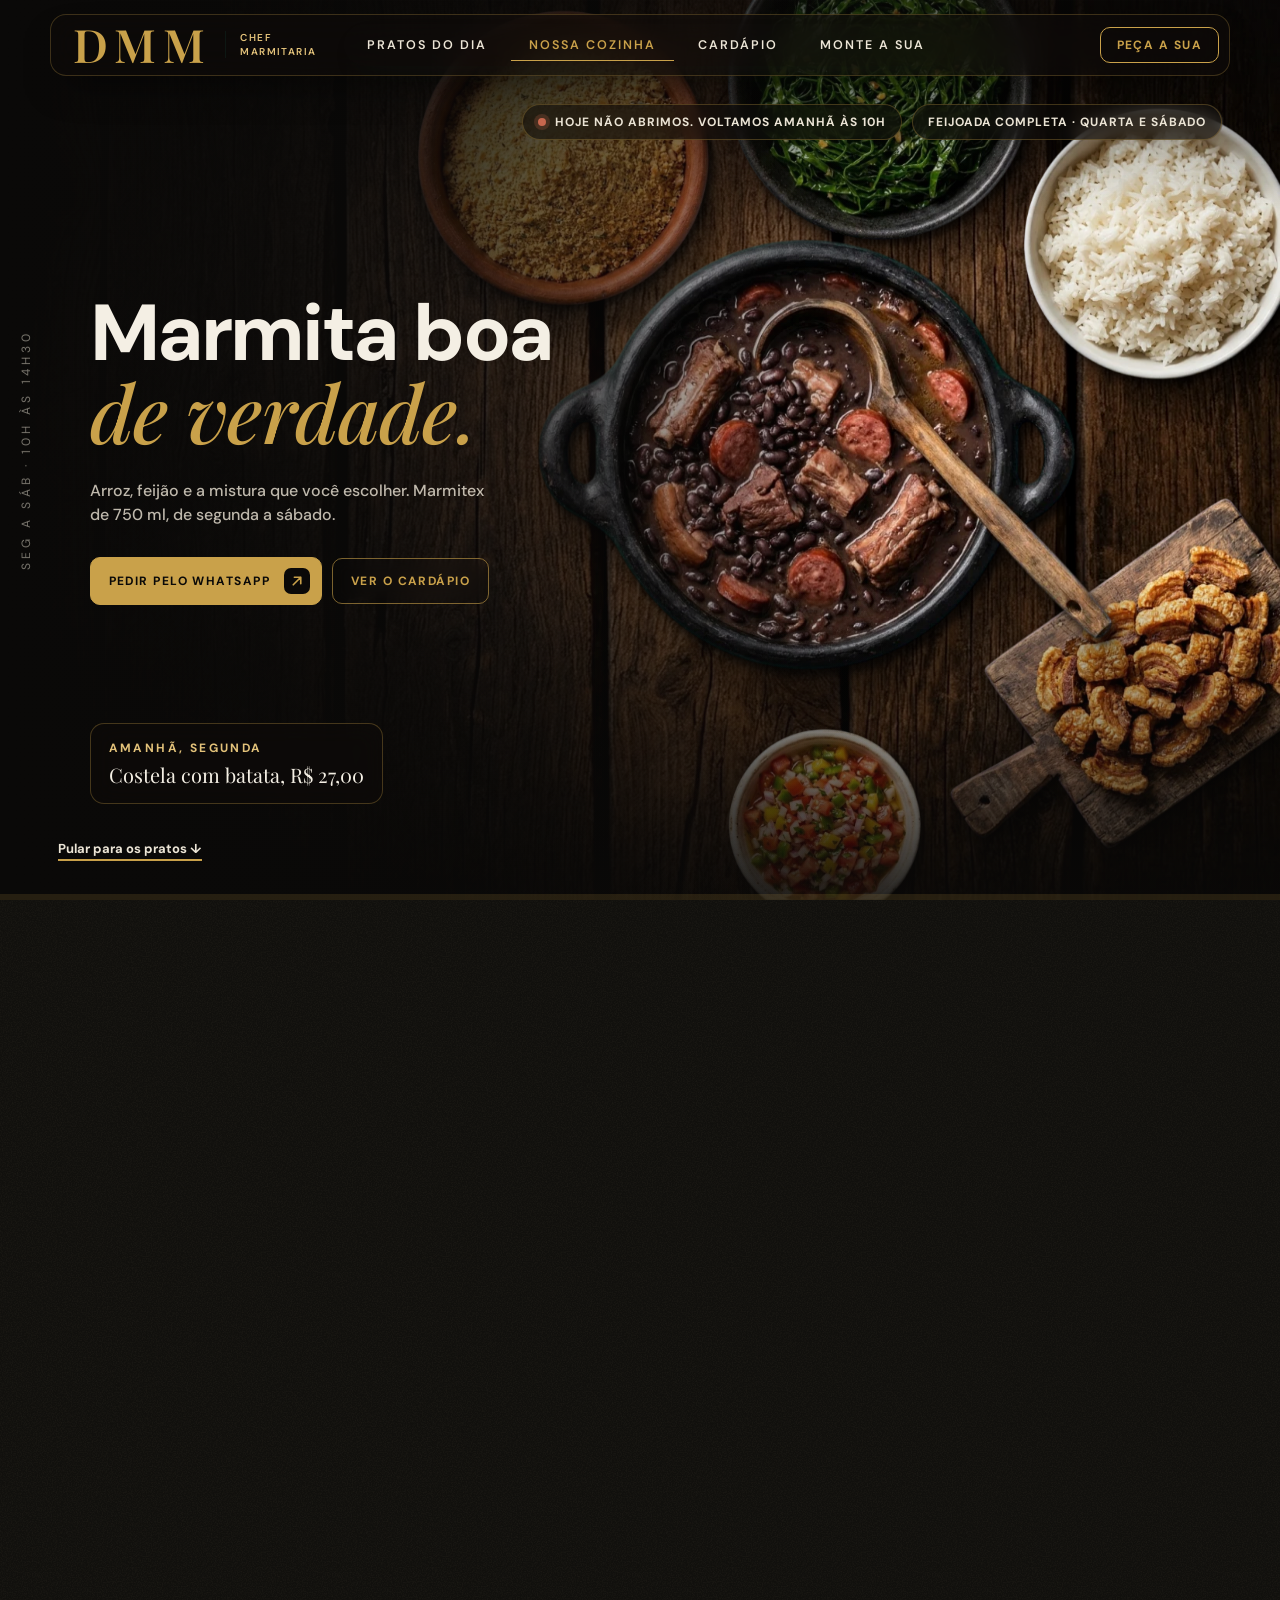
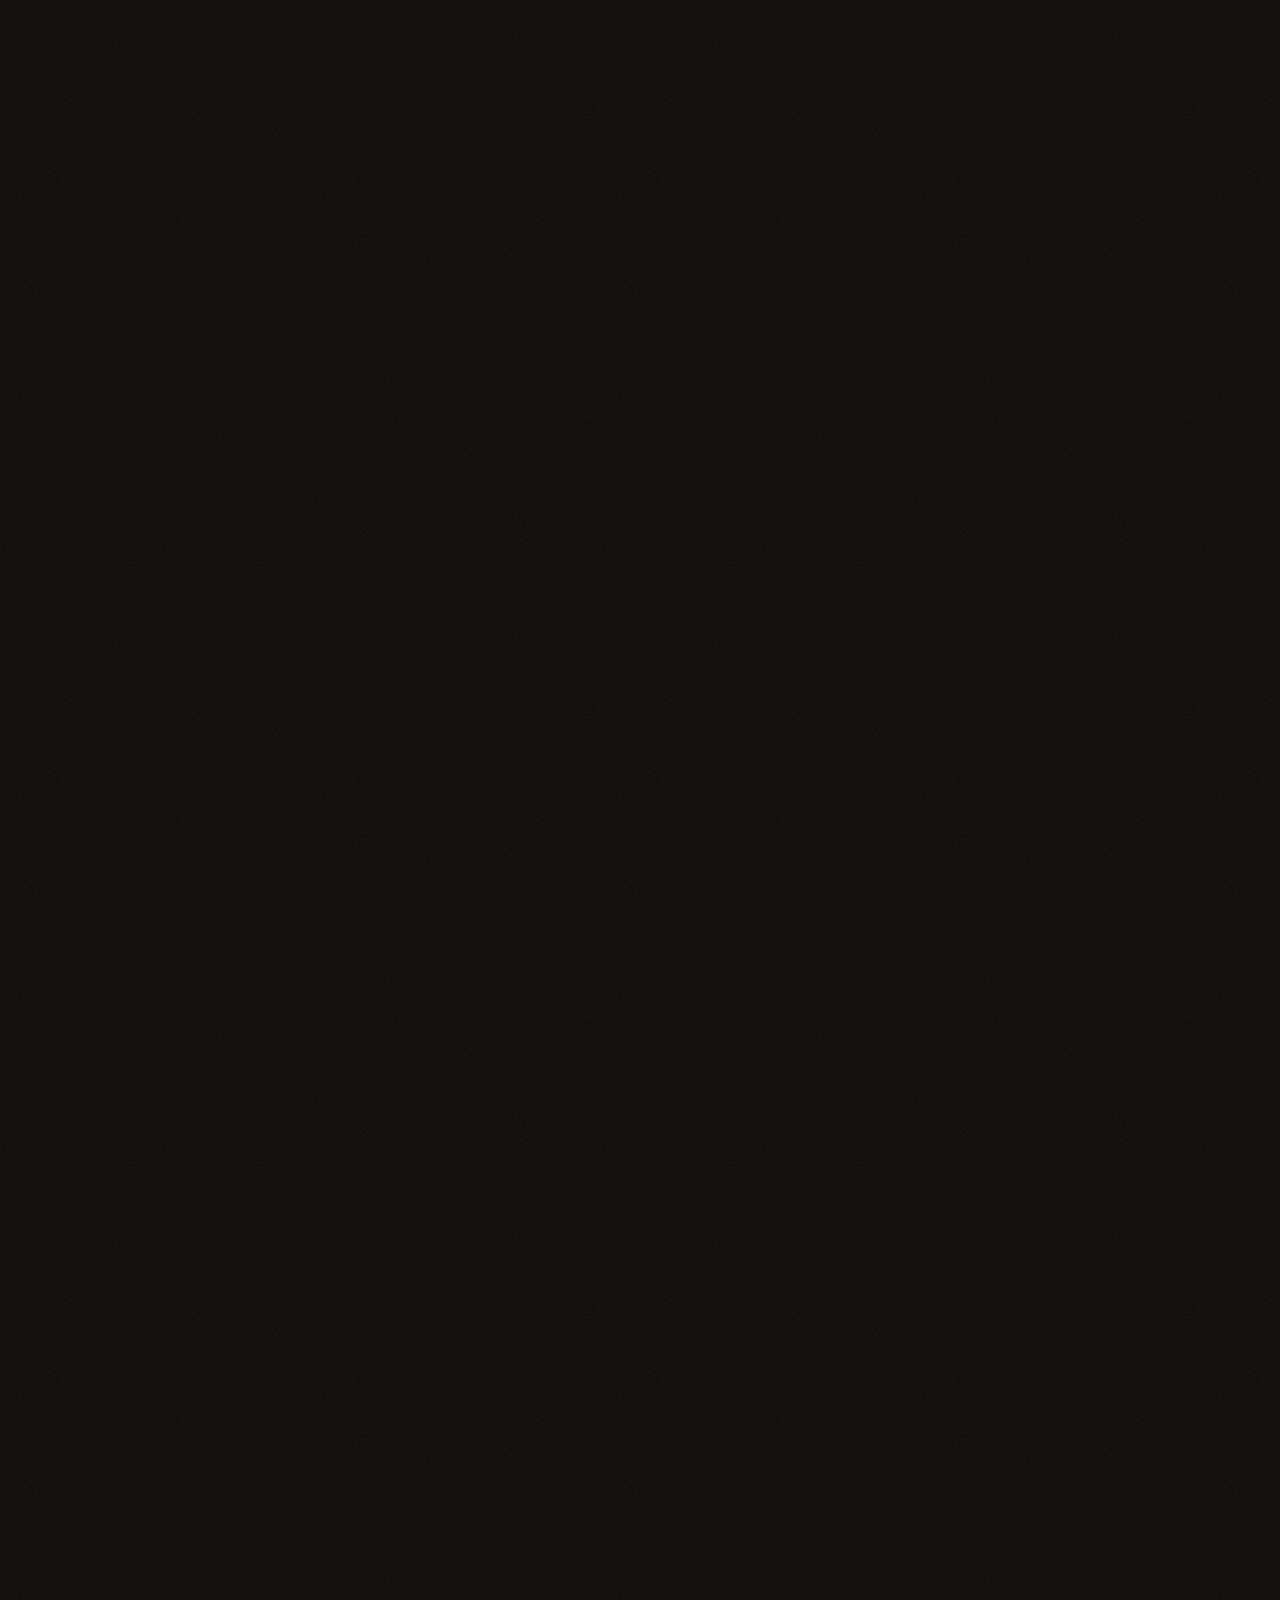
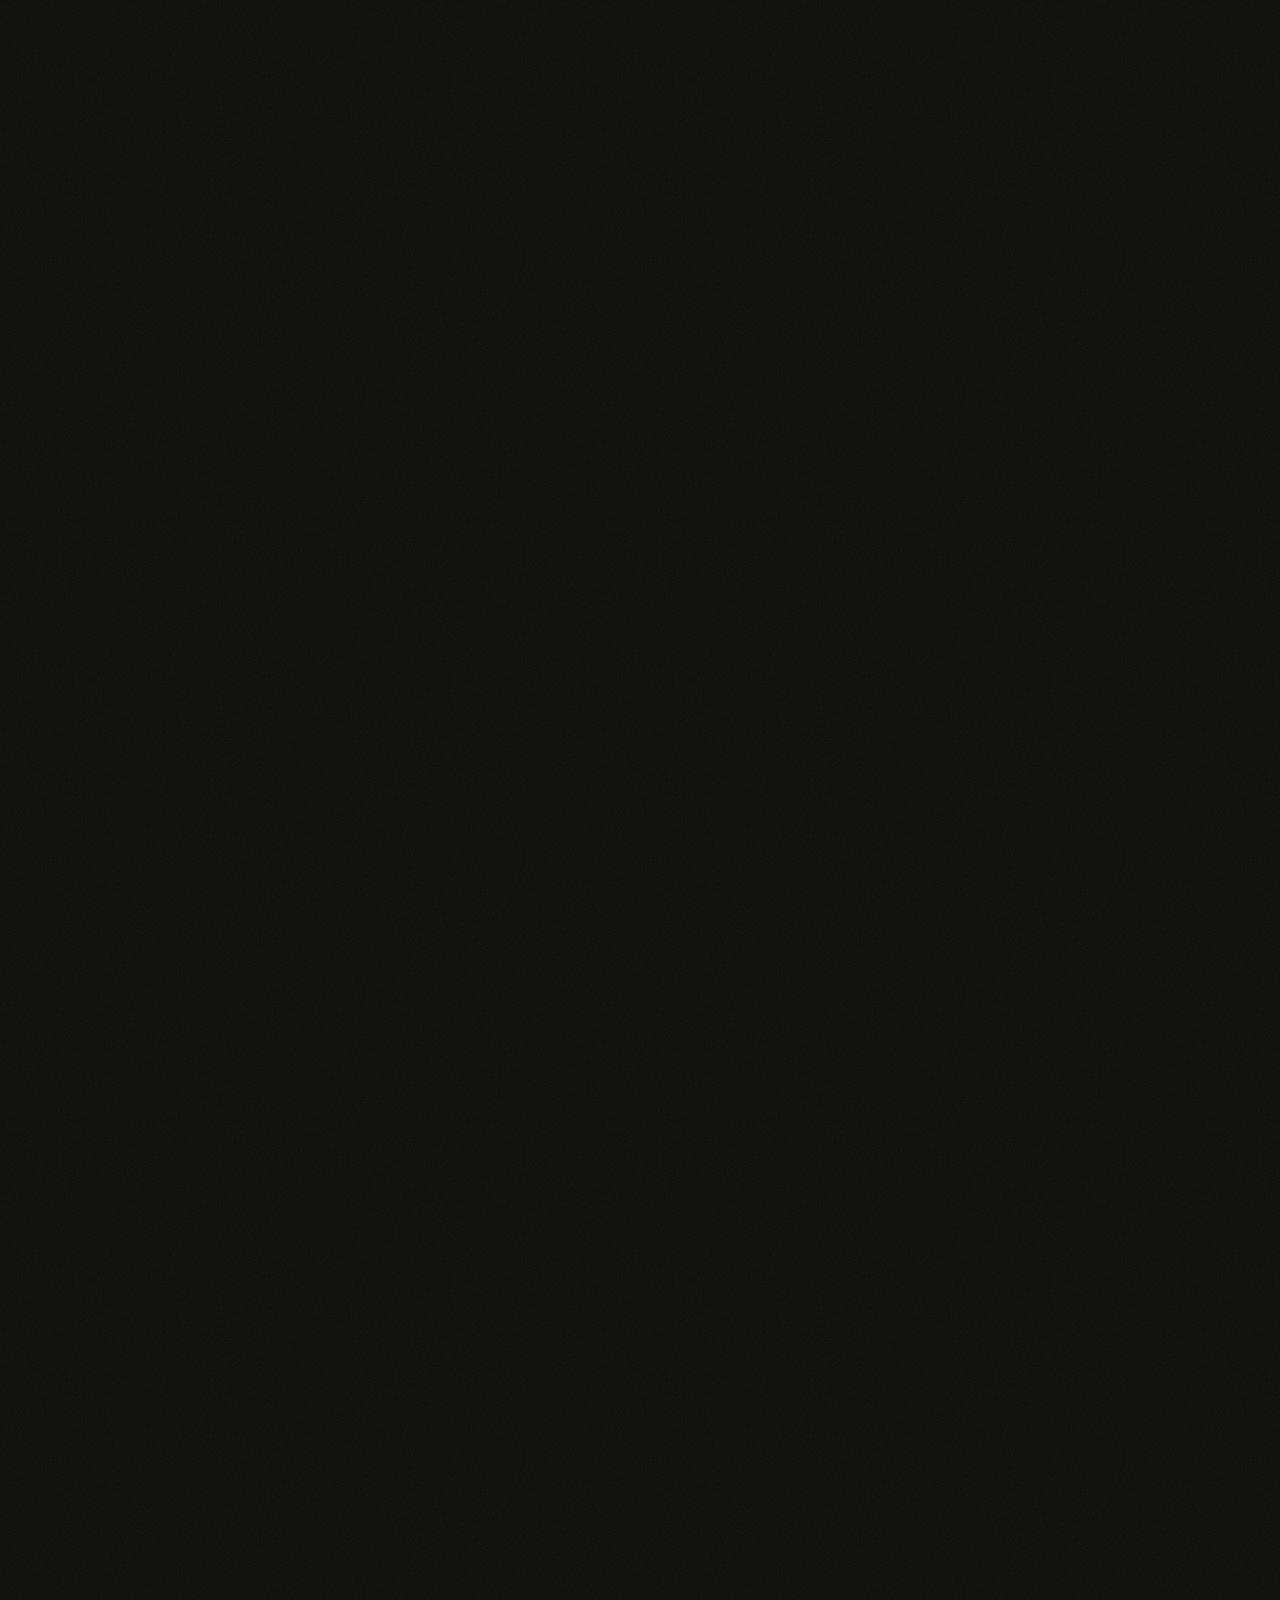
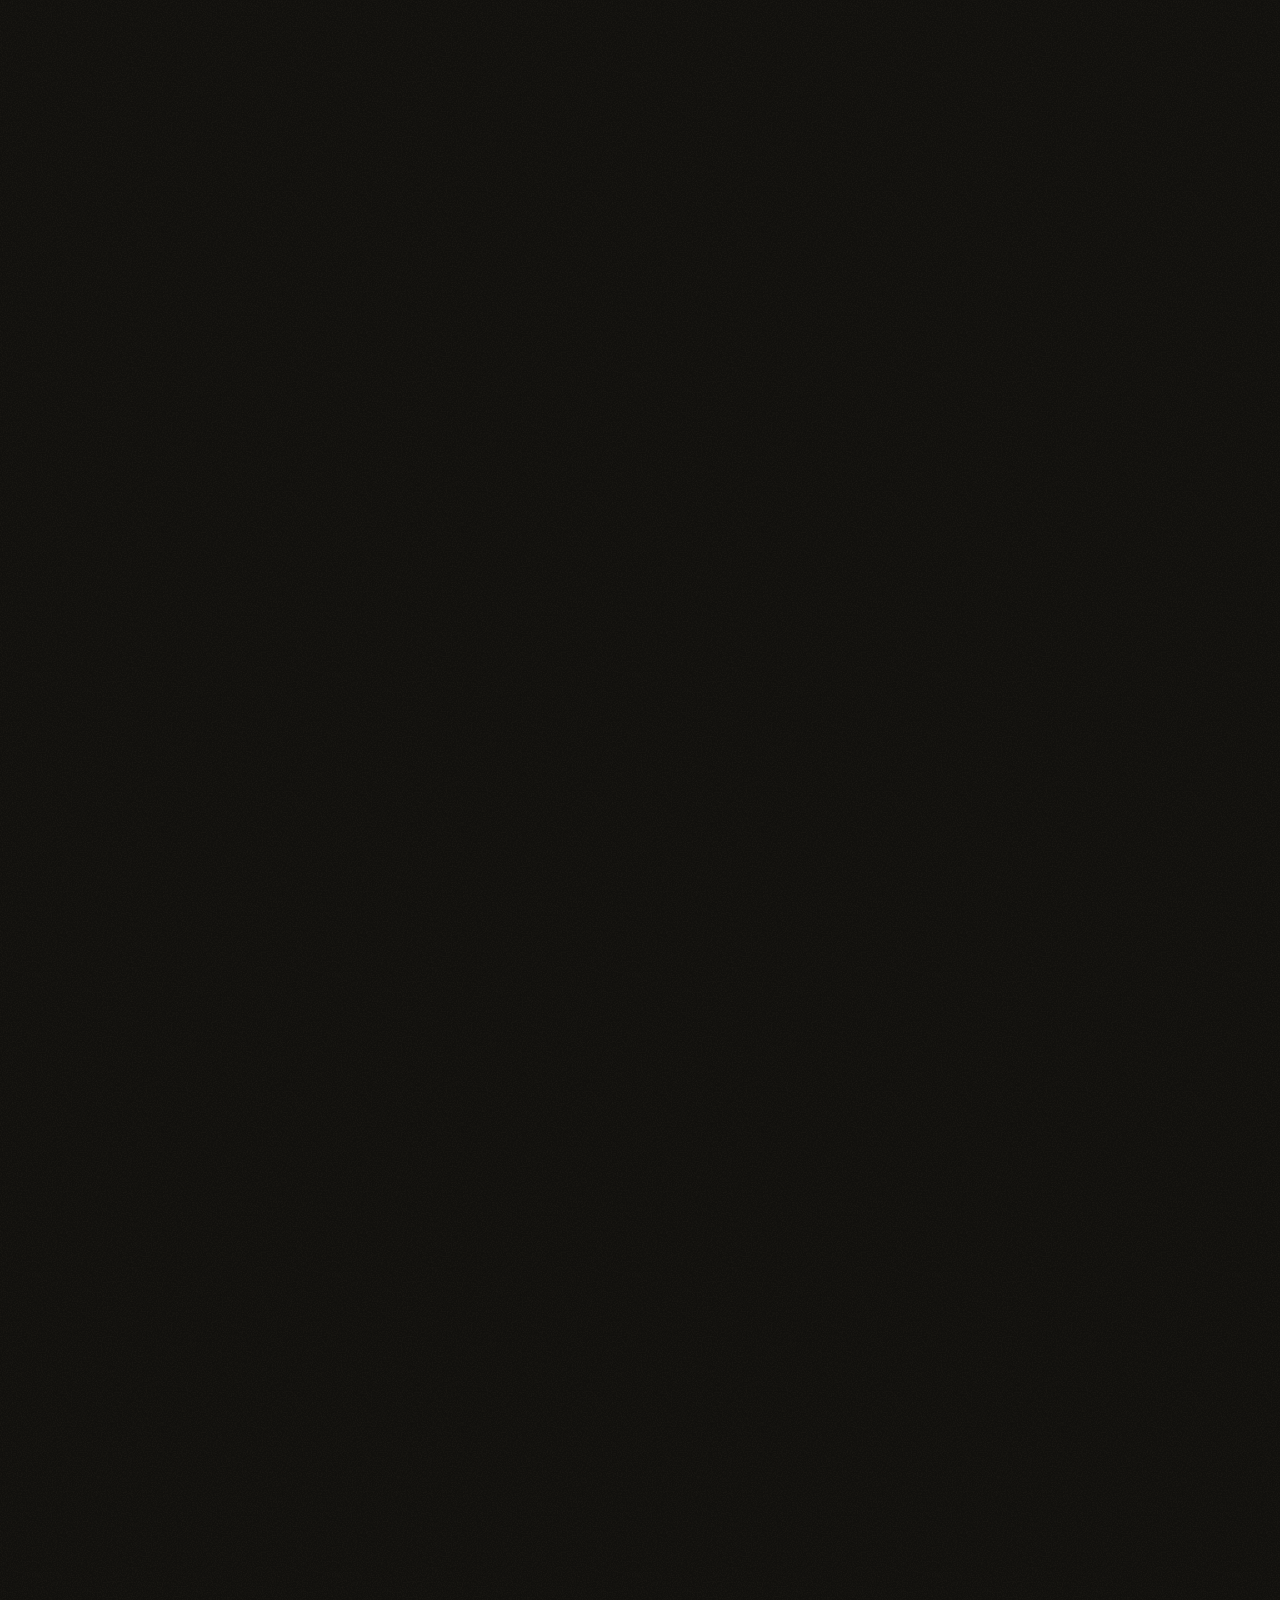
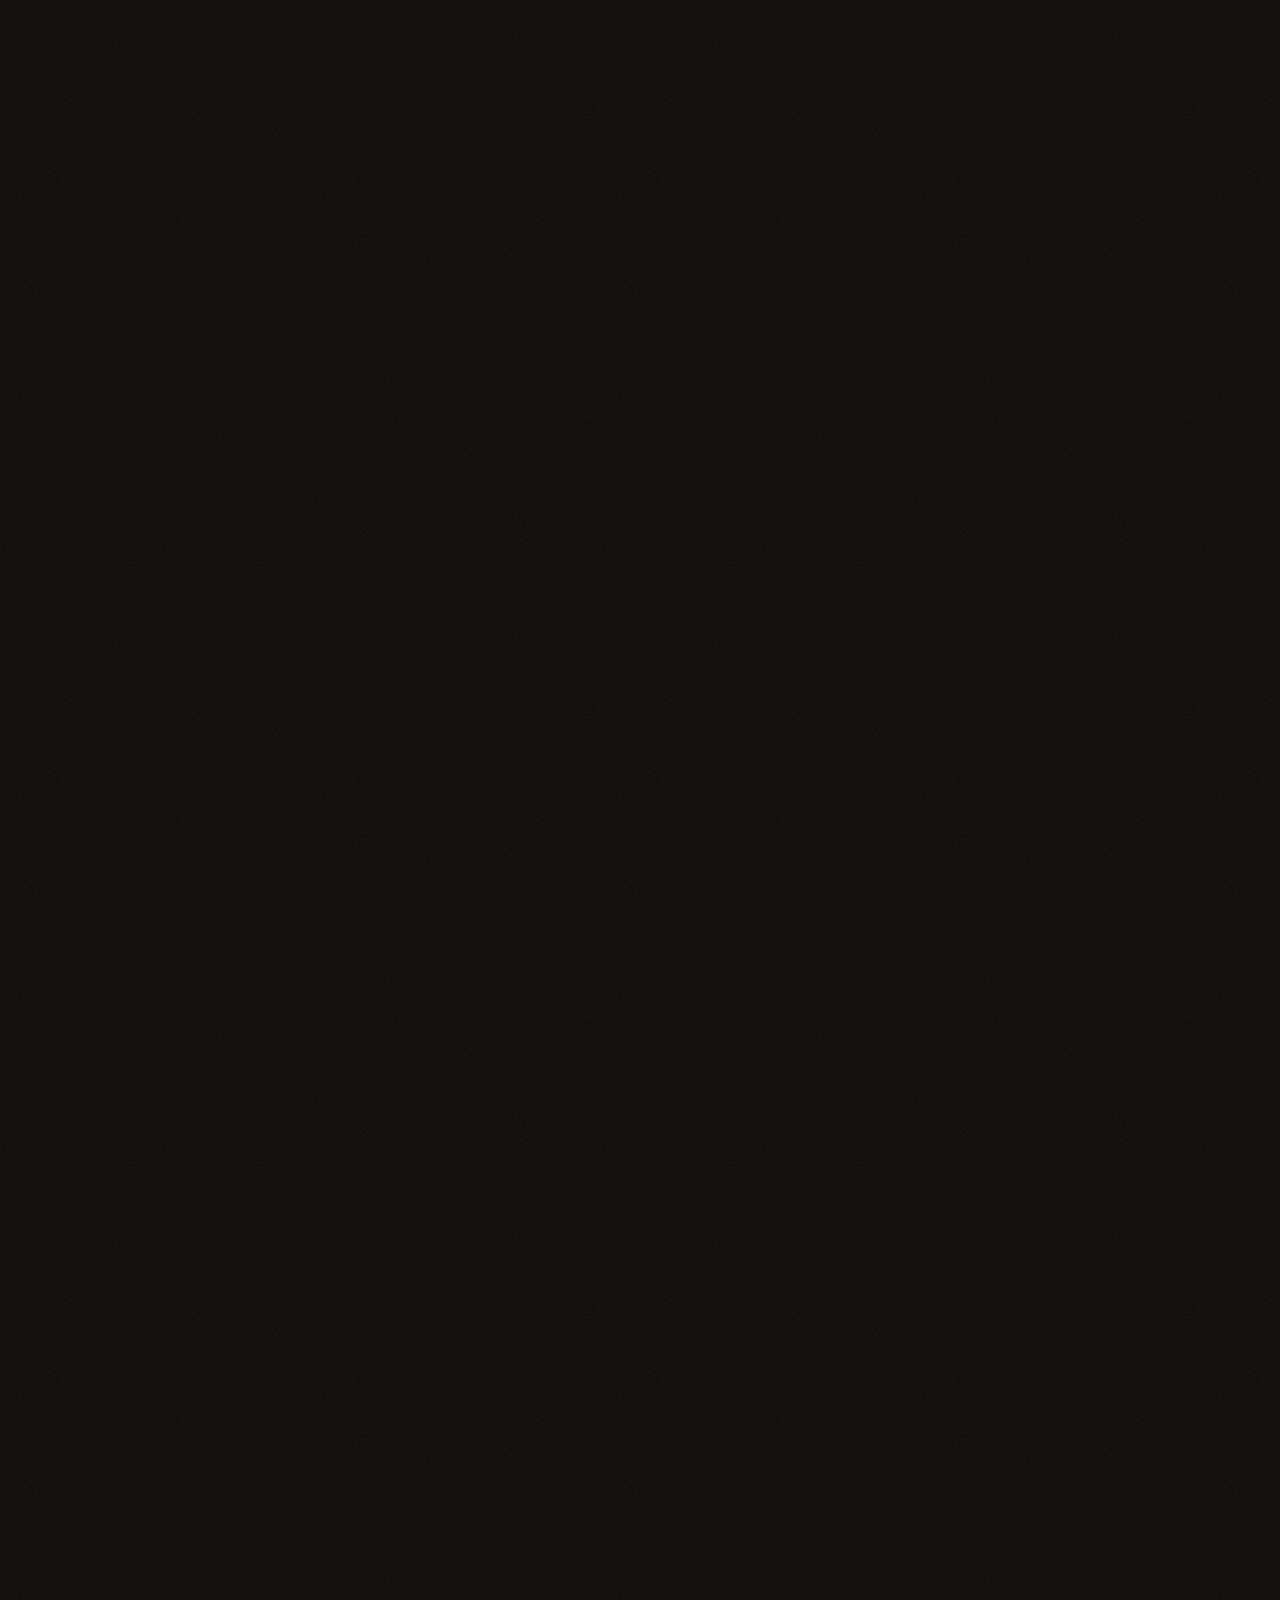
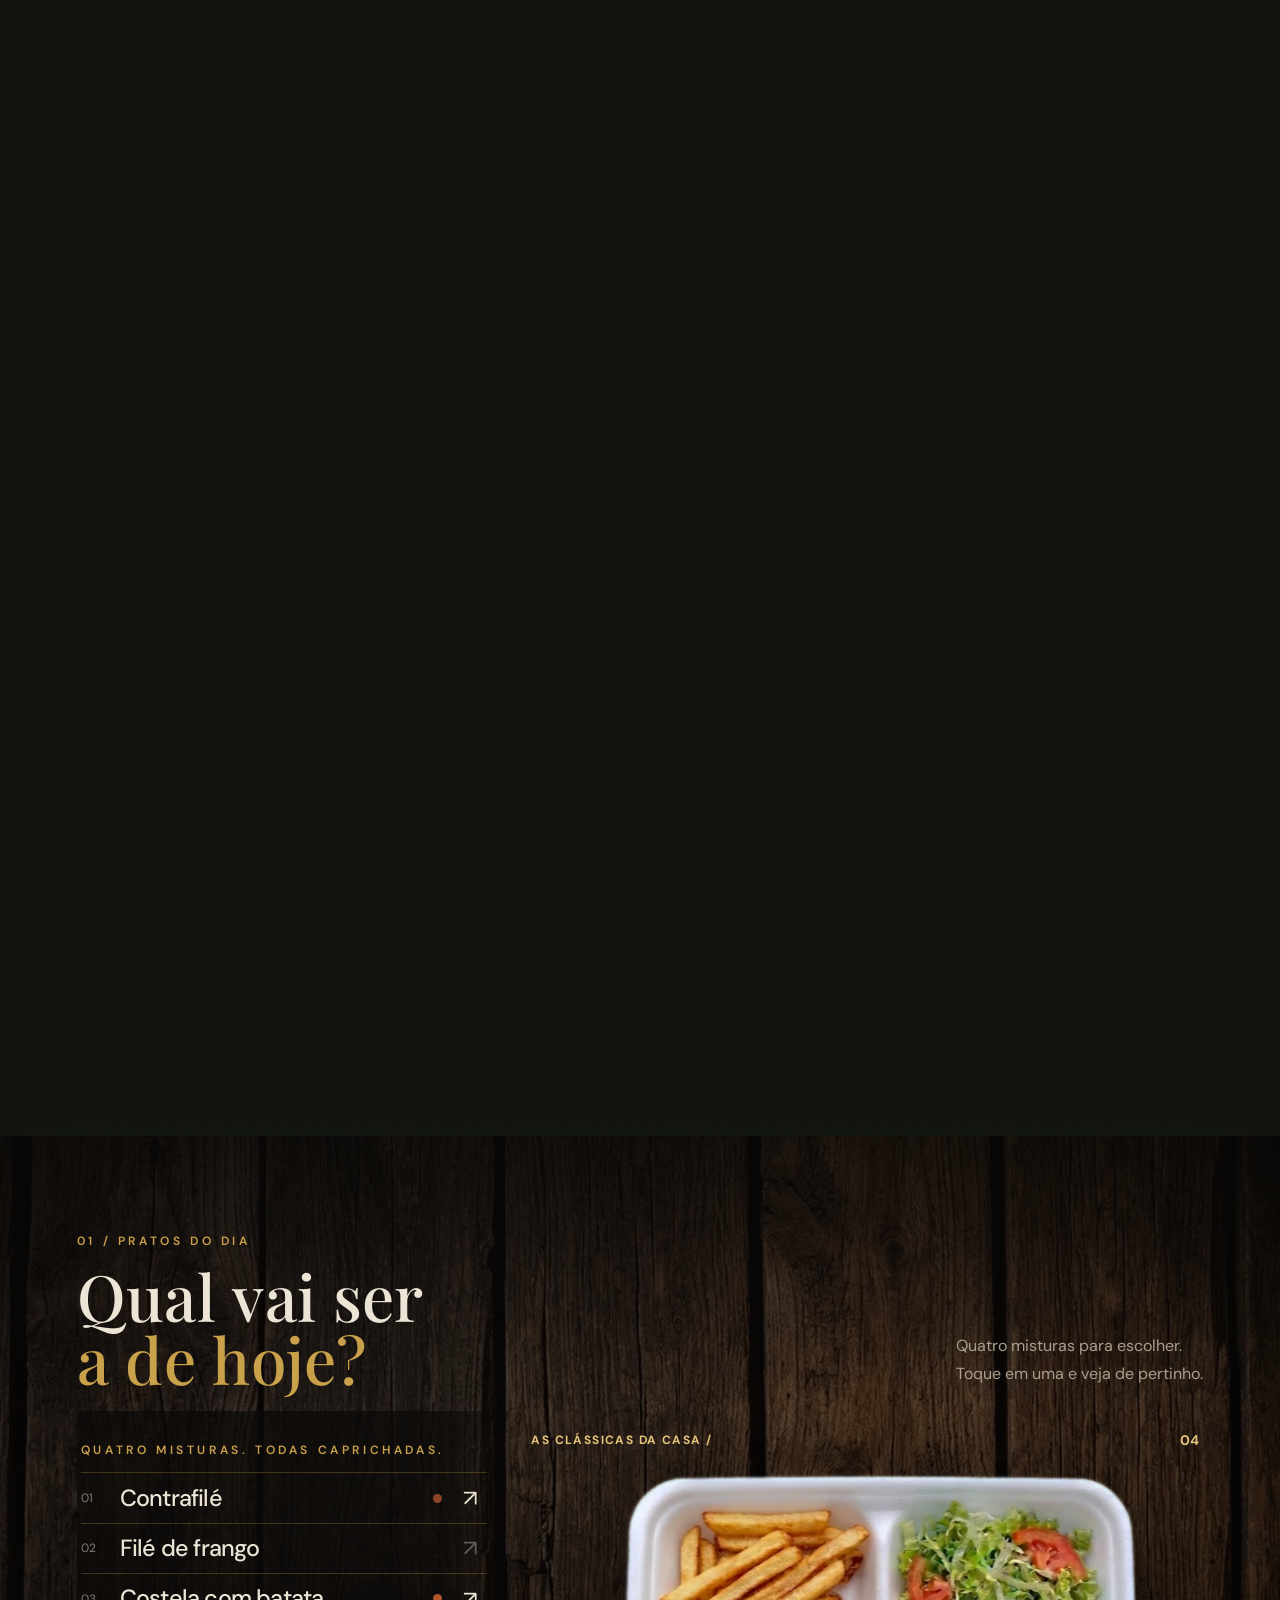
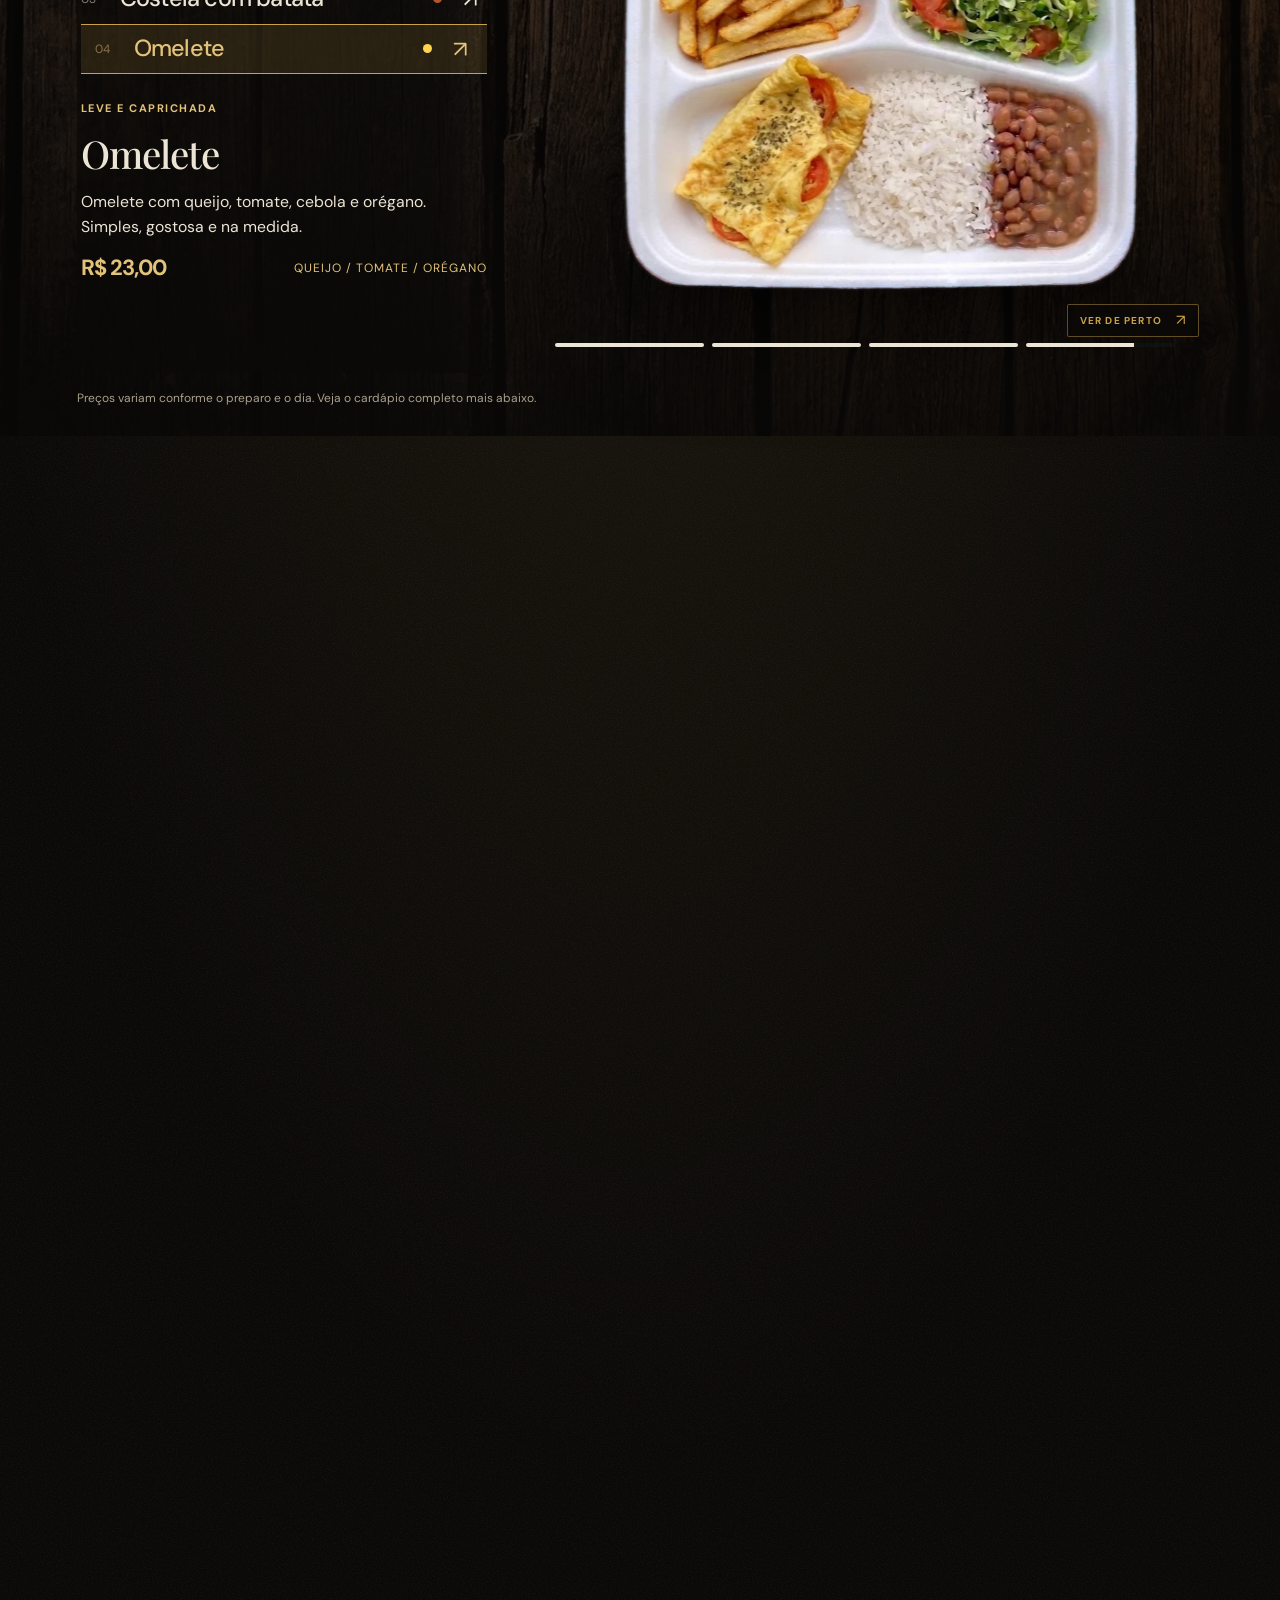
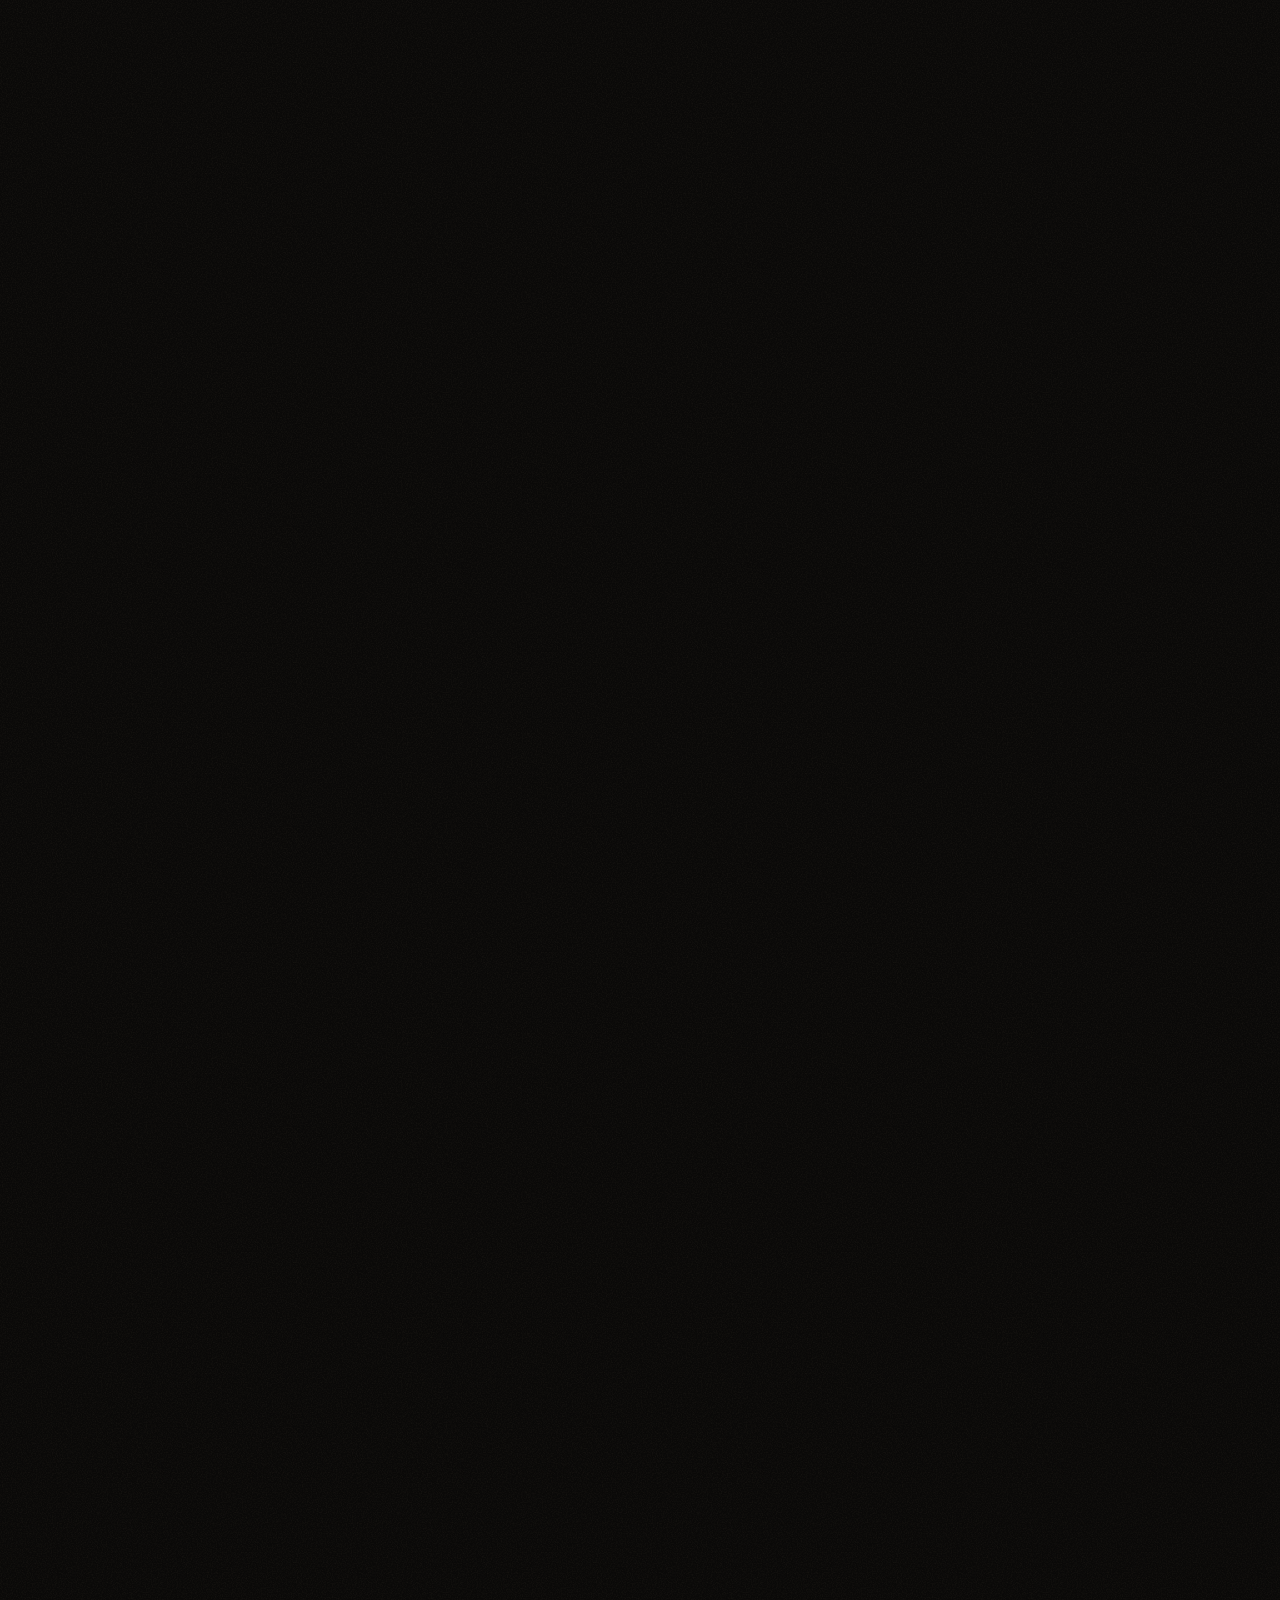
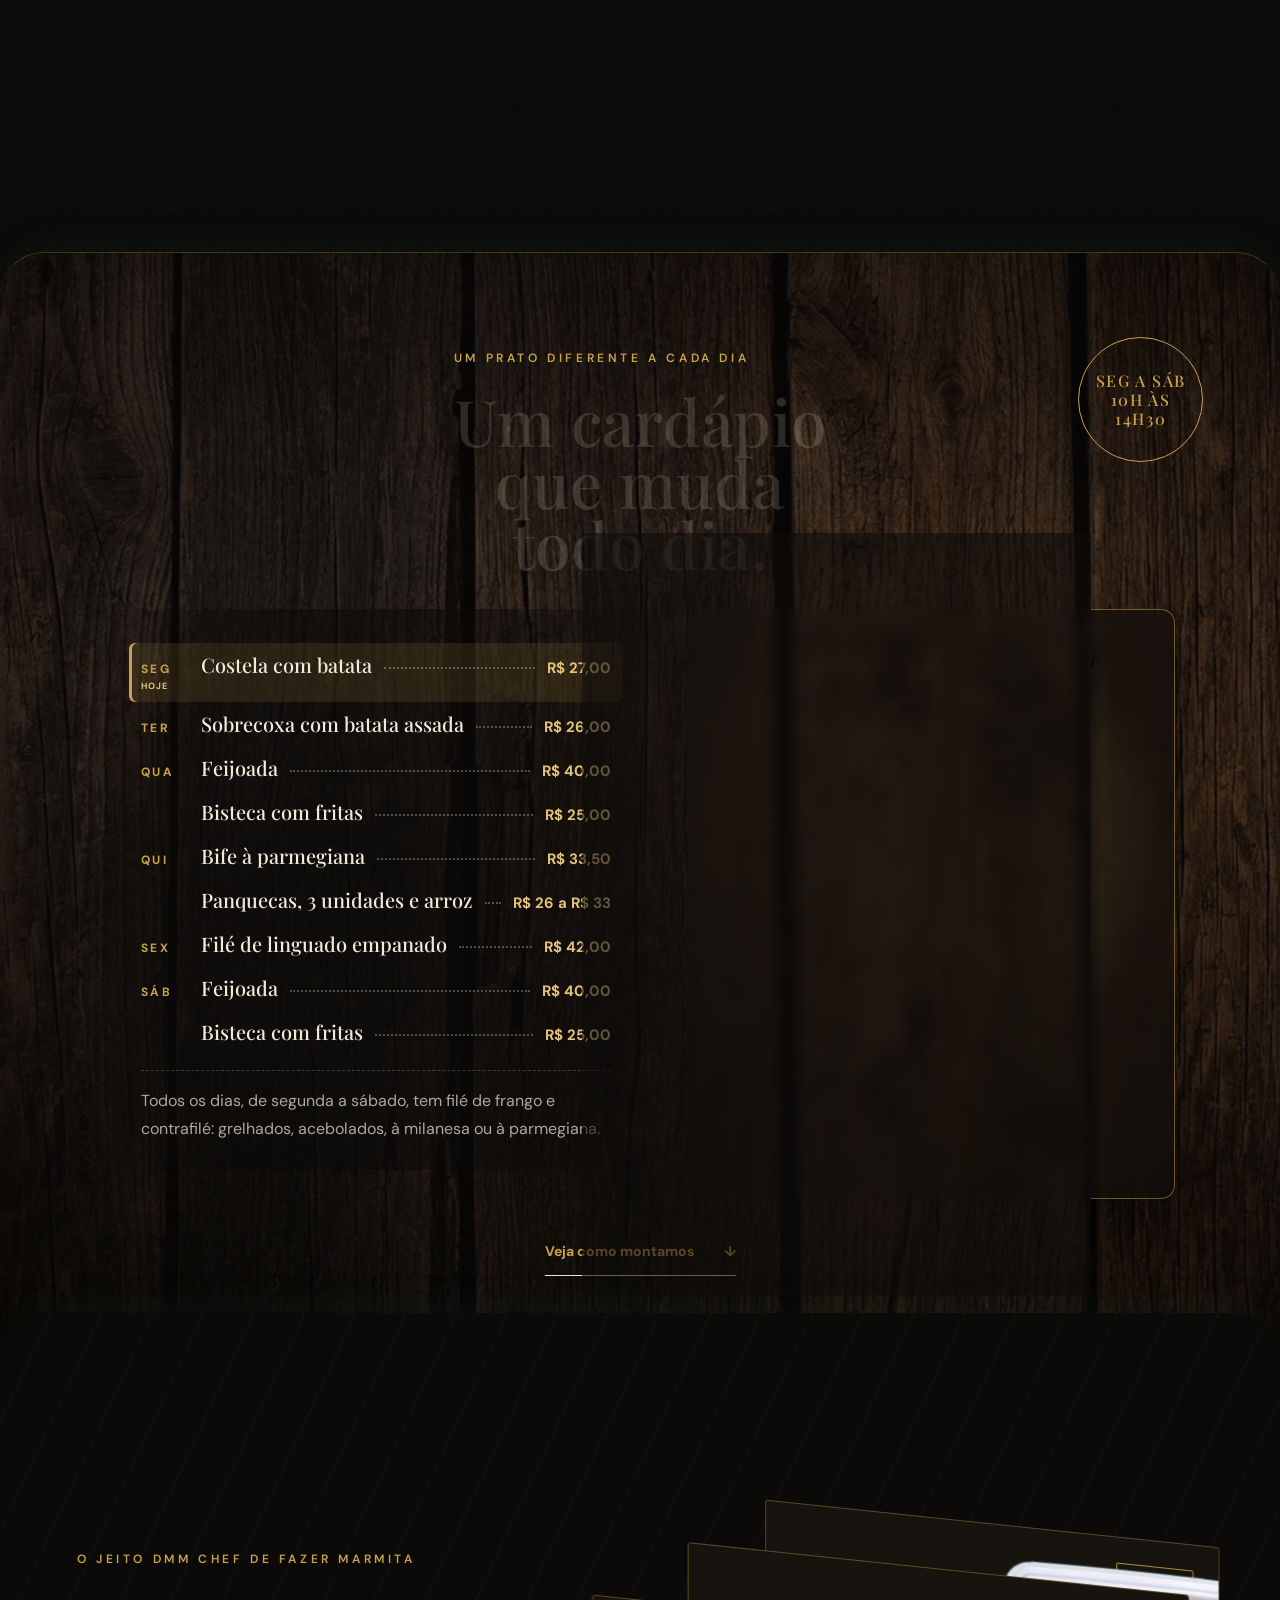
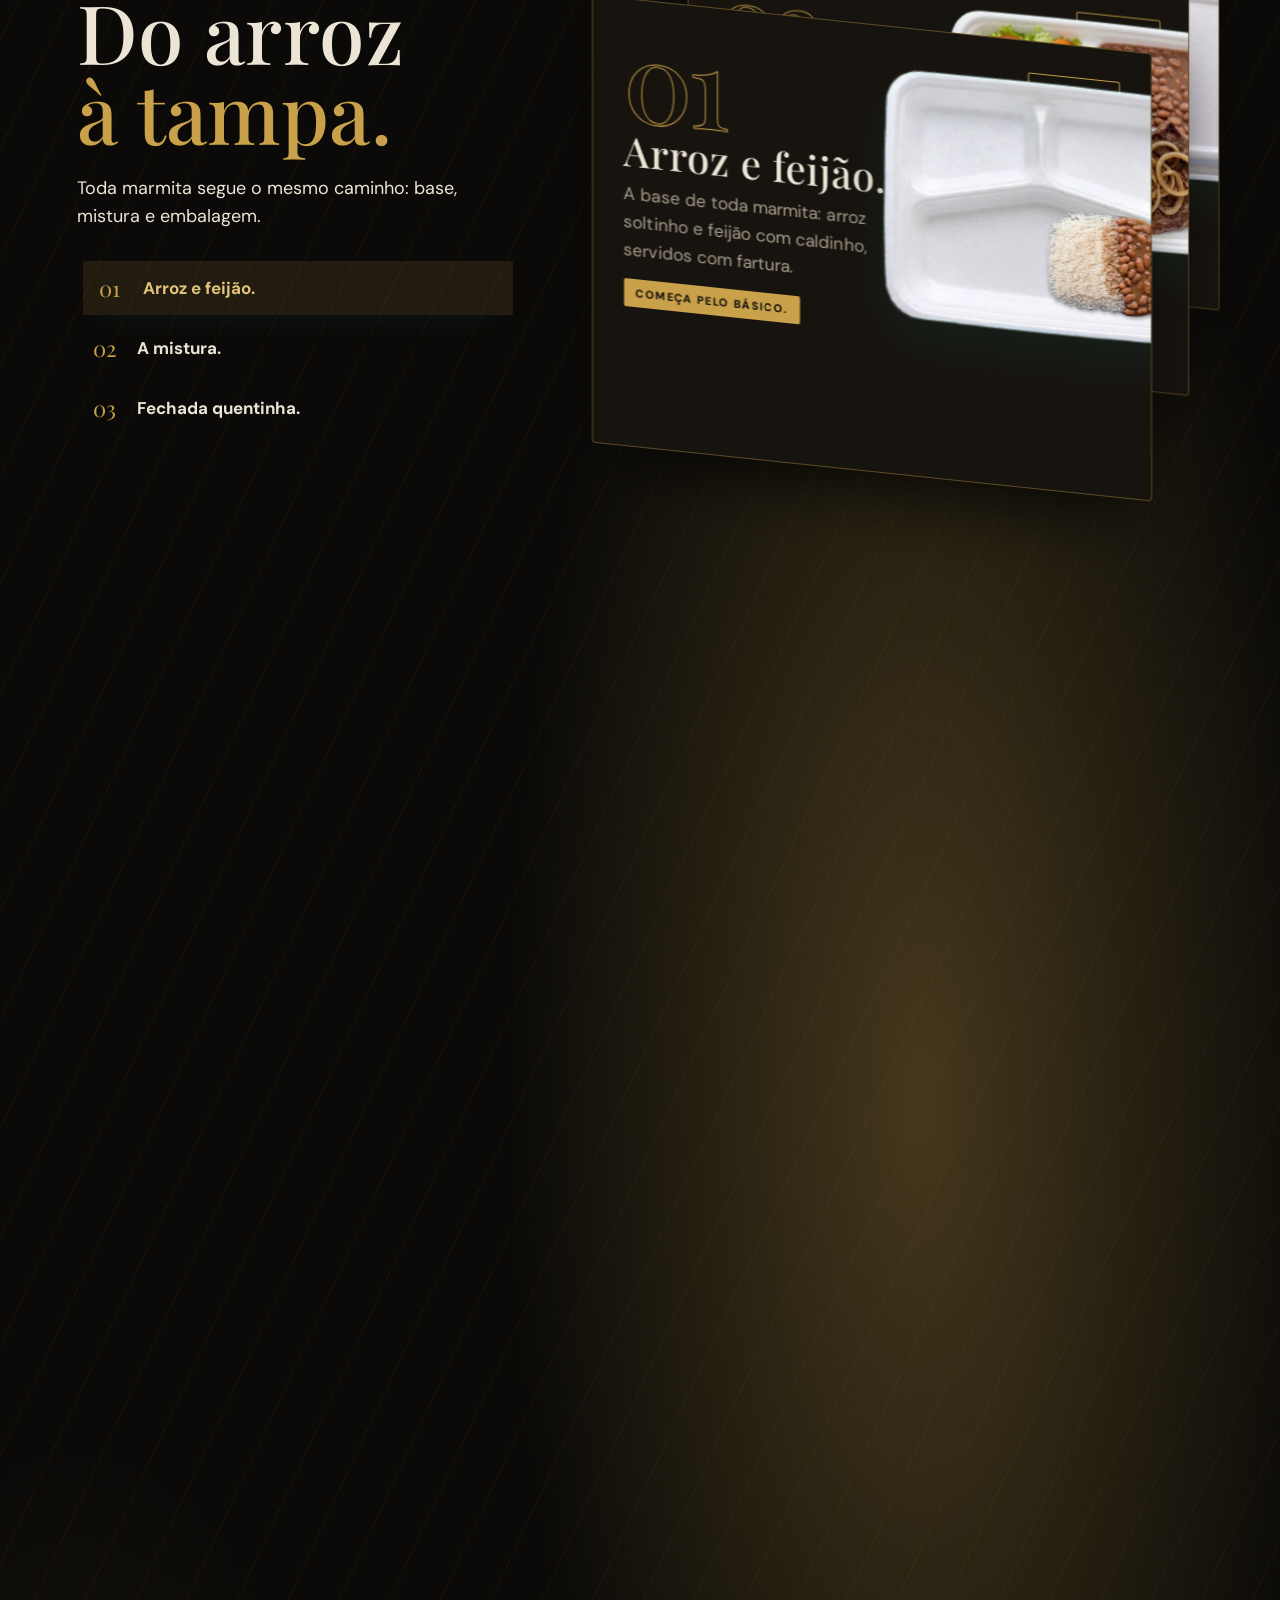
==== index.html @ 98a7ac94 "Site DMM Chef: landing page da marmitaria Página estática (HTML, CSS e JS, sem build) com a montagem" ====
<!doctype html>
<html lang="pt-BR">
<head><meta charset="utf-8">
<meta name="viewport" content="width=device-width, initial-scale=1">
<meta name="theme-color" content="#0a0908">
<meta name="description" content="DMM Chef: marmitas caseiras em marmitex de 750 ml, de segunda a sábado, das 10h às 14h30. Monte a sua com arroz, feijão e a mistura que você escolher.">
<title>DMM Chef: marmitaria caseira, de segunda a sábado</title>
<link rel="icon" href="img/favicon.png" type="image/png">
<style>@font-face {
font-family: 'DM Sans';
font-style: normal;
font-weight: 400;
font-display: swap;
src: url(fonts/asset-01.woff) format('woff');
}
@font-face {
font-family: 'DM Sans';
font-style: normal;
font-weight: 500;
font-display: swap;
src: url(fonts/asset-02.woff) format('woff');
}
@font-face {
font-family: 'DM Sans';
font-style: normal;
font-weight: 600;
font-display: swap;
src: url(fonts/asset-03.woff) format('woff');
}
@font-face {
font-family: 'DM Sans';
font-style: normal;
font-weight: 700;
font-display: swap;
src: url(fonts/asset-04.woff) format('woff');
}
</style>
<style>:root{--pink:#ff8a4c;--hot:#d92f14;--yellow:#ffdf49;--green:#136b3a;--blue:#9fd8c5;--cream:#fff8e7;--ink:#3a1b10;--font:'DM Sans',Arial,sans-serif;--display:'Lilita One','Arial Rounded MT Bold',sans-serif}
*{box-sizing:border-box}html{scroll-behavior:smooth;scroll-padding-top:110px}body{margin:0;background:var(--pink);color:var(--ink);font-family:var(--font);font-size:16px;-webkit-font-smoothing:antialiased}button,a{-webkit-tap-highlight-color:transparent}button,a,summary{touch-action:manipulation}button{font:inherit;color:inherit;cursor:pointer}a{color:inherit;text-decoration:none}button{border:0}button:focus-visible,a:focus-visible,summary:focus-visible{outline:3px solid var(--ink);outline-offset:6px}::selection{background:var(--yellow);color:var(--ink)}[hidden]{display:none!important}.skip-link{position:fixed;left:20px;top:12px;z-index:100;background:var(--cream);padding:15px;transform:translateY(-180%)}.skip-link:focus{transform:none}
#header{position:fixed;top:0;left:0;width:100%;height:106px;padding:22px 4.5%;display:flex;align-items:center;justify-content:space-between;gap:25px;z-index:30;transition:background .2s,box-shadow .2s}#header.solid{background:var(--cream);box-shadow:0 1px var(--ink)}.brand{display:flex;flex-direction:column;align-items:flex-start;flex-shrink:0}.brand strong{font-family:var(--display);font-size:60px;line-height:.85;letter-spacing:-3px;transform:rotate(-5deg);color:var(--green)}.brand span{font-size:10px;font-weight:800;letter-spacing:.7px;margin-top:10px}nav{display:flex;gap:29px;font-weight:700;font-size:14px}nav a{padding:12px 0;border-bottom:2px solid transparent}nav a:hover{border-color:currentColor}.button{display:inline-flex;align-items:center;justify-content:center;gap:30px;border:2px solid var(--ink);border-radius:50px;background:var(--green);color:var(--cream);padding:17px 25px;font-size:15px;font-weight:800;line-height:1.2;box-shadow:4px 5px 0 var(--ink);transition:transform .2s,box-shadow .2s}.button span{font-size:25px;line-height:.6}.button:hover{transform:translate(3px,3px);box-shadow:1px 2px 0 var(--ink)}.header-button{background:var(--yellow);color:var(--ink);padding:15px 21px;font-size:14px;gap:18px;box-shadow:3px 3px 0 var(--ink)}
#story{height:630vh;height:630svh;position:relative}#stage{height:100vh;height:100svh;position:sticky;top:0;overflow:hidden;background:var(--pink)}#webgl{position:absolute;inset:0;width:100%;height:100%;z-index:1;pointer-events:none}.stage-word{position:absolute;left:40%;top:21%;font-family:var(--display);color:#ff6a3a;font-size:clamp(200px,29vw,530px);line-height:1;letter-spacing:-.065em;transform:rotate(-12deg);opacity:.4;user-select:none}.chapter{position:absolute;inset:0;z-index:3;opacity:0;pointer-events:none}.chapter.active{pointer-events:auto}.copy{position:absolute;left:7%;top:22%;width:43%;max-width:680px}.eyebrow{font-size:12px;font-weight:800;letter-spacing:1.5px;line-height:1.6;margin:0 0 22px;display:flex;align-items:center;gap:10px}.eyebrow i{height:9px;width:9px;border-radius:50%;background:var(--green);box-shadow:0 0 0 4px #136b3a15}h1,h2,h3,p{margin-top:0}h1,h2,h3{font-family:var(--display);font-weight:400}h1{font-size:clamp(76px,9.4vw,150px);line-height:.8;letter-spacing:-.04em;margin:24px 0 26px;transform:rotate(-4deg);transform-origin:left center}h1 em{color:var(--cream);text-shadow:3px 3px 0 var(--ink);-webkit-text-stroke:1px var(--ink)}em{font-style:normal}h2{font-size:clamp(44px,5.3vw,86px);line-height:.98;letter-spacing:-.035em;margin-bottom:27px}.description{font-size:18px;line-height:1.5;margin-bottom:24px;max-width:420px}.happy-stamp{position:absolute;right:6%;top:21%;height:130px;width:130px;display:flex;align-items:center;justify-content:center;flex-direction:column;gap:6px;background:var(--yellow);border:2px solid var(--ink);border-radius:50%;transform:rotate(14deg);box-shadow:5px 6px 0 var(--ink)}.happy-stamp span{font-size:10px;font-weight:900;letter-spacing:1px}.happy-stamp b{font-family:var(--display);font-size:45px;line-height:1}.hero-caption{position:absolute;left:60%;bottom:14%;display:flex;flex-direction:column;align-items:center;gap:7px;transform:rotate(-5deg)}.hero-caption b{font-family:var(--display);font-size:32px}.hero-caption>span:last-child{font-size:13px}.tiny-label{font-size:10px;letter-spacing:1.8px;font-weight:800}.flavor-heading{position:absolute;top:16%;left:7%;font-family:var(--display);font-size:clamp(38px,5.5vw,78px);line-height:1}.flavor-heading em{color:var(--cream);text-shadow:2px 2px 0 var(--ink)}.flavor-copy{position:absolute;bottom:13%;left:15%;right:15%;text-align:center}.flavor-copy .eyebrow{justify-content:center;margin:0 0 8px;font-size:11px}.flavor-copy .eyebrow span{margin-left:12px;opacity:.65}.flavor-copy h2{font-size:54px;margin-bottom:8px}.flavor-copy>p:not(.eyebrow){margin-bottom:18px;font-size:15px}.flavor-controls{display:flex;align-items:center;justify-content:center;gap:9px}.flavor-controls button{display:flex;align-items:center;justify-content:center;gap:8px;border:2px solid transparent;background:#fff8e74d;border-radius:30px;padding:11px 18px;font-size:14px;font-weight:800;min-height:44px;transition:background .2s,box-shadow .2s}.flavor-controls button[aria-pressed=true]{background:var(--cream);border-color:var(--ink);box-shadow:3px 3px 0 var(--ink)}.flavor-controls button:hover{background:var(--cream)}.flavor-controls i{width:12px;height:12px;border-radius:50%;background:var(--swatch);border:1px solid #3a1b1055}.process-chapter .copy,.finish-chapter .copy{top:31%}.process-chapter em{color:var(--cream);text-shadow:2px 2px var(--ink)}.finish-chapter em{color:var(--green)}.small-note{font-size:11px;letter-spacing:1px;font-weight:800;display:block;margin-top:35px}.story-footer{position:absolute;z-index:5;bottom:25px;left:4.5%;right:4.5%;display:flex;justify-content:space-between;align-items:center;gap:15px}.scroll-cue{display:flex;gap:12px;align-items:center;font-size:12px;font-weight:700}.scroll-cue>span{display:flex;align-items:center;justify-content:center;border:1px solid currentColor;border-radius:50%;height:31px;width:31px;font-size:17px}.chapter-nav{display:flex;align-items:center;gap:4px}.chapter-nav button{width:23px;height:32px;padding:0;background:none;position:relative}.chapter-nav button:before{content:'';position:absolute;inset:12px 7px;border:1.5px solid currentColor;border-radius:50%}.chapter-nav button[aria-current]:before{background:var(--ink)}.chapter-nav>span{font-size:10px;font-weight:800;letter-spacing:.8px;margin-left:10px;min-width:165px}.motion-toggle{background:none;font-size:11px;font-weight:700;padding:10px 2px;display:flex;gap:9px;align-items:center;min-height:44px}.progress-track{position:absolute;bottom:0;height:4px;width:100%;background:#3a1b1010;z-index:5}.progress-track i{display:block;transform:scaleX(0);transform-origin:left;height:100%;background:var(--green)}#error{position:absolute;right:6%;top:48%;width:36%;border:2px solid var(--ink);background:var(--cream);padding:25px;z-index:4;font-size:16px;line-height:1.6}#error a{display:block;text-decoration:underline;font-weight:700}.no-webgl #story{height:100svh}.no-webgl .motion-toggle,.no-webgl .chapter-nav{display:none}
.content{position:relative;z-index:10;background:var(--cream)}.ticker{overflow:hidden;background:var(--green);color:var(--yellow);padding:20px 0;border-block:2px solid var(--ink)}.ticker>div{display:flex;align-items:center;gap:45px;width:max-content;animation:ticker 28s linear infinite}.ticker span{font-family:var(--display);font-size:32px;white-space:nowrap}.ticker b{font-size:40px;line-height:1;font-weight:400}@keyframes ticker{to{transform:translateX(-50%)}}.section{padding:105px 6.5%}.section-heading{display:flex;justify-content:space-between;align-items:flex-end;gap:40px;margin-bottom:48px}.section-heading h2{margin:0}.section-heading>p{font-size:16px;line-height:1.7;max-width:370px;margin-bottom:3px}.collection .section-heading em{color:var(--hot)}.gallery{display:grid;grid-template-columns:repeat(4,minmax(0,1fr));gap:20px}.product{margin:0;min-width:0}.product-image{position:relative;aspect-ratio:1/1.07;background:#ffd0a8;border:2px solid var(--ink);border-radius:110px 110px 18px 18px;overflow:hidden}.product img{width:100%;height:100%;object-fit:cover;position:absolute;inset:0;transition:transform .45s}.product:hover img{transform:rotate(-5deg) scale(1.055)}.product-tag{position:absolute;top:28px;left:0;right:0;text-align:center;z-index:2;font-size:10px;font-weight:800;letter-spacing:1px}.product-number{position:absolute;bottom:17px;left:18px;font-family:var(--display);font-size:25px;opacity:.5}.product.chocolate .product-image{background:var(--blue)}.product.pistachio .product-image{background:#bfe3a0}.product.original .product-image{background:var(--yellow)}figcaption{padding:22px 3px 0}figcaption h3{font-size:29px;letter-spacing:-.03em;margin-bottom:8px}figcaption p{font-size:13px;min-height:36px;line-height:1.45;margin-bottom:13px}.product-bottom{border-top:1px solid #3a1b1030;display:flex;align-items:center;justify-content:space-between;padding-top:12px;font-weight:800}.product-bottom button{border:1.5px solid var(--ink);background:var(--cream);border-radius:50%;width:44px;height:44px;font-size:26px;transition:background .2s,transform .2s}.product-bottom button:hover{background:var(--yellow);transform:rotate(45deg)}.menu-note{font-size:12px;line-height:1.6;opacity:.72;margin:28px 0 0}.manifesto{display:grid;grid-template-columns:1.15fr 1fr;gap:12%;background:var(--yellow);border-block:2px solid var(--ink)}.manifesto h2{font-size:clamp(50px,6.5vw,99px);line-height:.99;margin:0}.manifesto h2 em{color:var(--hot)}.manifesto-right{padding:10px 0 0}.round-note{font-family:var(--display);font-size:20px;text-align:center;width:140px;height:140px;border:2px solid var(--ink);border-radius:50%;background:var(--pink);display:flex;align-items:center;justify-content:center;transform:rotate(12deg);margin:0 0 35px auto;box-shadow:5px 5px var(--ink)}.manifesto .lead{font-size:25px;font-weight:700;line-height:1.25}.manifesto p:not(.eyebrow){line-height:1.7}.text-link{display:inline-flex;gap:30px;border-bottom:2px solid var(--ink);font-size:15px;font-weight:800;padding:15px 0}.method-section{background:var(--blue)}.method-section .section-heading{align-items:flex-start}.method-section h2{max-width:650px}.method-section h2 em{color:var(--green)}.method{display:grid;grid-template-columns:repeat(3,1fr);gap:45px}.method article{border-top:2px solid var(--ink);padding-top:25px}.number{font-family:var(--display);font-size:63px;color:var(--cream);text-shadow:2px 2px var(--ink)}.method h3{font-size:29px;margin:24px 0 16px;line-height:1.1}.method p{line-height:1.75;font-size:15px}.method strong{font-size:12px;text-transform:uppercase;letter-spacing:.6px}.menu-section{background:var(--green);color:var(--cream);border-block:2px solid var(--ink)}.menu-section h2 em{color:var(--yellow)}.menu-stamp{font-family:var(--display);font-size:44px;line-height:1;background:var(--pink);color:var(--ink);padding:30px;border-radius:24px;transform:rotate(9deg);box-shadow:6px 6px var(--ink)}.menu{display:grid;grid-template-columns:1fr 1fr;gap:11%}.menu h3{font-size:28px;color:var(--yellow);margin:20px 0}.menu-row{padding:20px 0;display:flex;justify-content:space-between;gap:22px;border-bottom:1px solid #fff8e74d;font-weight:700}.menu-row small{display:block;font-size:13px;font-weight:400;opacity:.7;margin-top:8px}.menu-row b{white-space:nowrap;font-size:17px}.menu-section .menu-note{max-width:740px}.ritual{display:grid;grid-template-columns:1fr 1fr;gap:9%;align-items:center}.ritual-visual{position:relative;background:var(--pink);border:2px solid var(--ink);border-radius:40% 40% 24px 24px;aspect-ratio:.9;overflow:hidden}.ritual-visual img{position:absolute;inset:0;width:100%;height:100%;object-fit:cover}.ritual-note{position:absolute;left:22px;bottom:28px;font-family:var(--display);font-size:30px;transform:rotate(-7deg)}.ritual h2 em{color:var(--hot)}.ritual p:not(.eyebrow){font-size:16px;line-height:1.75;max-width:470px}.ritual .button{margin-top:15px}.faq-section{display:grid;grid-template-columns:1fr 1.4fr;gap:10%;padding-top:30px}.faq-section h2 em{color:var(--green)}details{border-bottom:1.5px solid #3a1b1040}summary{font-weight:700;font-size:16px;padding:23px 35px 23px 0;list-style:none;cursor:pointer;position:relative}summary::-webkit-details-marker{display:none}summary:after{content:'+';position:absolute;right:0;top:19px;font-size:26px;font-weight:400}details[open] summary:after{content:'−'}details p{font-size:15px;line-height:1.75;padding-right:25px}.closing{position:relative;text-align:center;overflow:hidden;background:var(--hot);padding:100px 30px;border-block:2px solid var(--ink)}.closing .eyebrow{justify-content:center}.closing h2{font-size:clamp(60px,10vw,150px);line-height:.94;transform:rotate(-4deg);margin:35px 0;color:var(--cream);text-shadow:4px 4px 0 var(--ink)}.closing h2 em{color:var(--yellow)}.closing p:not(.eyebrow){font-size:18px;line-height:1.6}.closing .button{background:var(--yellow);color:var(--ink);margin-top:10px}.closing-star{position:absolute;right:6%;top:80px;font-size:160px;line-height:1;color:var(--yellow);transform:rotate(15deg)}footer{background:var(--yellow);padding:62px 6.5% 25px}.footer-top{display:flex;justify-content:space-between;gap:30px;align-items:center;margin-bottom:55px}.footer-top>p{line-height:1.6;font-size:14px;margin:0}.footer-top>div{display:flex;flex-direction:column;gap:15px;font-size:14px;font-weight:700}.back-top{border:2px solid var(--ink);border-radius:50%;height:55px;width:55px;display:grid;place-items:center;font-size:28px}.footer-bottom{border-top:1px solid #3a1b1040;padding-top:23px;display:flex;justify-content:space-between;font-size:11px;gap:20px}dialog{width:min(540px,calc(100% - 36px));max-height:calc(100svh - 36px);border:2px solid var(--ink);border-radius:28px;background:var(--yellow);color:var(--ink);padding:45px;box-shadow:9px 10px var(--ink)}dialog::backdrop{background:#3a1b1077;backdrop-filter:blur(7px)}dialog h2{font-size:55px}dialog h2 em{color:var(--hot)}dialog p{font-size:16px;line-height:1.7}dialog .eyebrow{font-size:12px}dialog .close{position:absolute;top:15px;right:15px;border:1px solid var(--ink);border-radius:50%;height:35px;width:35px;font-size:26px;line-height:1;background:var(--cream)}.box-price{display:flex;justify-content:space-between;padding:17px 0;border-block:1px solid #3a1b1033;font-weight:700;margin:20px 0}.box-price strong{font-family:var(--display);font-size:30px}dialog .dialog-note{font-size:13px}dialog .button{width:100%;font-size:14px}
@media(min-width:1500px){.copy{top:25%}.hero h1{font-size:160px}.section{padding-inline:max(7%,calc((100vw - 1400px)/2))}}
@media(max-height:750px) and (min-width:801px){#header{height:88px;padding-block:15px}.copy{top:21%}h1{font-size:clamp(70px,8vw,115px);margin:18px 0}.hero .eyebrow{font-size:10px}.description{font-size:16px;margin-bottom:18px}.hero-caption{bottom:13%}.hero .button{padding:14px 22px}.happy-stamp{height:105px;width:105px;top:20%}.happy-stamp b{font-size:36px}.happy-stamp span{font-size:8px}.flavor-heading{top:15%;font-size:55px}.flavor-copy{bottom:12%}.flavor-copy h2{font-size:40px}.flavor-copy>p:not(.eyebrow){margin-bottom:12px}.flavor-controls button{padding:8px 15px}}
@media(max-width:1100px){nav{gap:20px}nav .nav-story{display:none}.gallery{gap:14px}.product-tag{font-size:9px}.product-image{border-radius:90px 90px 15px 15px}figcaption h3{font-size:25px}.copy{left:6%}.hero .eyebrow{max-width:245px}.happy-stamp{right:4%;height:105px;width:105px}.happy-stamp b{font-size:36px}.happy-stamp span{font-size:8px}.section{padding:85px 6%}.method{gap:26px}.method h3{font-size:26px}.section-heading{gap:30px}.closing-star{font-size:110px;right:3%}.ritual{gap:6%}.manifesto{gap:8%}}
@media(max-width:800px){#header{height:84px;padding:17px 5%;gap:15px}.brand strong{font-size:47px}.brand span{font-size:8px;margin-top:7px;letter-spacing:.3px}nav{display:none}.header-button{font-size:12px;padding:12px 15px;gap:9px;box-shadow:2px 3px var(--ink)}.header-button span{font-size:22px}#story{height:630svh}.copy{left:6%;top:16%;width:88%;max-width:none}.hero .eyebrow{max-width:none;font-size:9px;letter-spacing:1px;margin-bottom:15px}.hero h1{font-size:clamp(64px,14vw,110px);line-height:.83;margin:20px 0 0;width:100%}.hero h1 br:first-of-type{display:none}.hero h1 em{display:block;margin-top:9px}.hero .description{position:absolute;top:calc(48px + 1.66 * clamp(64px,14vw,110px));font-size:15px;max-width:200px}.hero .button{position:fixed;bottom:82px;left:6%;right:6%;padding:16px;font-size:15px;box-shadow:3px 4px var(--ink)}.happy-stamp{right:7%;top:24%;width:86px;height:86px;box-shadow:3px 4px var(--ink);gap:4px}.happy-stamp b{font-size:31px}.happy-stamp span{font-size:6.7px}.hero-caption{left:auto;right:6%;bottom:23%;gap:4px}.hero-caption b{font-size:25px}.hero-caption>span:last-child{display:none}.hero-caption .tiny-label{font-size:8px;letter-spacing:1px}.stage-word{top:39%;left:3%;font-size:52vw}.story-footer{left:6%;right:6%;bottom:18px}.scroll-cue{font-size:10px;gap:8px}.scroll-cue>span{width:25px;height:25px}.chapter-nav>span{display:none}.chapter-nav{gap:0}.chapter-nav button{width:19px}.chapter-nav button:before{inset:12px 5px}.motion-toggle{font-size:10px;gap:4px}.flavor-heading{left:6%;top:17%;font-size:clamp(34px,8.2vw,56px);max-width:320px}.flavor-copy{left:5%;right:5%;bottom:13%}.flavor-copy h2{font-size:42px}.flavor-copy>p:not(.eyebrow){font-size:13px;max-width:280px;margin:0 auto 16px;min-height:38px}.flavor-copy .eyebrow{font-size:9px;letter-spacing:.7px}.flavor-controls{gap:5px;flex-wrap:wrap}.flavor-controls button{font-size:11px;padding:10px;gap:5px}.flavor-controls i{width:9px;height:9px}.process-chapter .copy,.finish-chapter .copy{top:17%;width:90%}.chapter h2{font-size:clamp(44px,10vw,69px);line-height:.98}.process-chapter h2 br,.finish-chapter h2 br{display:none}.process-chapter .description,.finish-chapter .description{font-size:15px;max-width:320px;line-height:1.5}.process-chapter .small-note{position:fixed;bottom:100px;left:6%;font-size:10px}.finish-chapter .button{position:fixed;bottom:88px;left:6%;right:6%;box-shadow:3px 4px var(--ink)}.chapter .eyebrow{font-size:10px;letter-spacing:1px;margin-bottom:15px}.section{padding:70px 6%}.section-heading{display:block;margin-bottom:34px}.section-heading>p{margin-top:23px;font-size:15px}.section h2{font-size:clamp(39px,8.5vw,60px)}.gallery{grid-template-columns:repeat(2,minmax(0,1fr));column-gap:15px;row-gap:35px}.product-image{border-radius:85px 85px 16px 16px}.product-tag{top:22px;font-size:8px;letter-spacing:.4px}figcaption{padding:16px 0 0}figcaption h3{font-size:25px}figcaption p{font-size:12px;min-height:33px}.product-number{font-size:19px;bottom:12px;left:12px}.product-bottom{font-size:14px}.product-bottom button{height:42px;width:42px}.ticker{padding:15px 0}.ticker span{font-size:25px}.ticker b{font-size:31px}.ticker>div{gap:28px}.manifesto{grid-template-columns:1fr;gap:35px}.manifesto h2{font-size:14vw}.manifesto-right{position:relative;padding-top:0}.round-note{position:absolute;right:0;top:-167px;width:104px;height:104px;font-size:15px}.manifesto .lead{font-size:23px}.manifesto-right p{font-size:15px}.method-section .section-heading .eyebrow{margin-top:0}.method{grid-template-columns:1fr;gap:35px}.method article{padding:22px 0 0 65px;position:relative}.number{position:absolute;left:0;top:18px;font-size:47px}.method h3{margin:4px 0 14px;font-size:27px}.method p{font-size:15px}.menu-stamp{display:none}.menu{grid-template-columns:1fr;gap:24px}.menu-row{font-size:15px}.menu-row small{font-size:12px}.menu-row b{font-size:16px}.ritual{grid-template-columns:1fr;gap:45px}.ritual-visual{aspect-ratio:1.05}.ritual h2 br:nth-of-type(2){display:none}.faq-section{grid-template-columns:1fr;gap:15px;padding-top:10px}summary{font-size:15px;line-height:1.4}.closing{padding:75px 6%}.closing h2{font-size:13vw;text-shadow:3px 3px var(--ink)}.closing-star{display:none}.closing p:not(.eyebrow){font-size:16px}.closing .eyebrow{font-size:10px}.footer-top{display:grid;grid-template-columns:1fr 1fr;align-items:start;gap:35px}.footer-top>p,.footer-top>div{font-size:12px}.back-top{justify-self:end;height:45px;width:45px}.footer-bottom{font-size:10px;line-height:1.6}.footer-bottom>span:last-child{max-width:130px;text-align:right}footer{padding:45px 6% 25px}#error{right:6%;left:6%;top:48%;width:auto}.no-webgl .hero-caption,.no-webgl .happy-stamp{display:none}dialog{padding:35px 26px}dialog h2{font-size:47px}}
@media(max-width:800px) and (max-height:710px){.hero h1{font-size:65px;margin:12px 0}.hero .description{top:153px;font-size:13px}.hero .button,.finish-chapter .button{bottom:69px;padding:13px}.hero-caption{bottom:23%}.happy-stamp{top:24%;width:72px;height:72px}.happy-stamp b{font-size:25px}.happy-stamp span{font-size:6px}.hero .eyebrow{font-size:8px}.chapter .eyebrow{font-size:9px}.flavor-copy{bottom:12%}.flavor-copy h2{font-size:34px}.flavor-copy>p:not(.eyebrow){font-size:12px;margin-bottom:8px}.flavor-controls button{padding:8px}.process-chapter .description,.finish-chapter .description{font-size:13px}.process-chapter .small-note{bottom:75px}.chapter h2{font-size:43px}.story-footer{bottom:12px}}
@media(prefers-reduced-motion:reduce){html{scroll-behavior:auto}*,*:before,*:after{animation:none!important;transition:none!important}}body.motion-paused .ticker>div{animation-play-state:paused}
.no-webgl .product-image img:not([src]),.no-webgl .ritual-visual img:not([src]){visibility:hidden}.no-webgl .ritual-visual{min-height:260px}
/* English flavour labels keep a single, predictable row on narrow screens. */
@media(max-width:800px){.flavor-controls{display:grid;grid-template-columns:repeat(4,minmax(0,1fr));gap:5px}.flavor-controls button{padding:10px 4px;min-width:0;font-size:11px;gap:4px}.process-chapter h2 br,.finish-chapter h2 br{display:block}.flavor-heading{max-width:90%;font-size:clamp(32px,7.3vw,52px)}}
@media(max-width:400px){.flavor-controls i{display:none}.flavor-controls button{font-size:10px}.product-tag{font-size:7.5px}}
</style>
<style>/* A colourful editorial direction, with the photographs taking centre stage. */
:root{--ink:#2a1a10;--green:#2a1a10;--cream:#fffaf0;--ease:cubic-bezier(.22,.75,.18,1)}
body{overflow-x:clip}body.detail-open{overflow:hidden}button,a{ -webkit-user-drag:none}button:focus-visible,a:focus-visible,summary:focus-visible{outline:3px solid currentColor;outline-offset:5px}
#header{height:100px;padding-inline:4.5%;border-bottom:1px solid #2a1a101f}#header.solid{background:#fffaf0ef;backdrop-filter:blur(18px);box-shadow:none}.brand strong{font-size:58px;letter-spacing:-2px}.brand span{font-size:12px;letter-spacing:1.1px}nav{gap:30px;font-size:14px}nav a{position:relative;border:0}nav a:after{content:'';position:absolute;bottom:5px;left:0;width:100%;height:1px;background:currentColor;transform:scaleX(0);transform-origin:left;transition:transform .35s var(--ease)}nav a:hover:after{transform:scaleX(1)}
.button{border:1px solid transparent;box-shadow:none;padding:18px 26px;gap:32px;font-size:14px;font-weight:700;transition:background .25s,transform .4s var(--ease)}.button:hover{transform:translateY(-3px);box-shadow:none;background:#4a2a18}.button span{display:inline-block;transition:transform .35s var(--ease)}.button:hover span{transform:rotate(45deg)}.header-button{background:var(--ink);color:var(--cream);padding:16px 23px;gap:20px}
#story{height:560svh}.stage-word{left:33%;top:15%;font-size:40vw;letter-spacing:-.065em;transform:rotate(-8deg);color:#e8452a;line-height:1}.copy{left:6%;top:22%;width:44%;max-width:700px}.eyebrow{font-size:12px;letter-spacing:1.7px;font-weight:700}h1{font-family:var(--font);font-size:clamp(78px,9.3vw,160px);font-weight:700;line-height:.82;letter-spacing:-.08em;transform:none;margin:28px 0 30px}h1 em{color:var(--cream);text-shadow:none;-webkit-text-stroke:0}h2{font-family:var(--font);font-weight:700;letter-spacing:-.065em;line-height:.98}h2 em{font-family:var(--display);font-weight:400;letter-spacing:-.025em}.description{font-size:17px;line-height:1.6;margin-bottom:26px;max-width:350px}.chapter.active{pointer-events:none}.chapter a,.chapter button{pointer-events:auto}.happy-stamp{right:5%;top:18%;height:112px;width:112px;box-shadow:none;border:1px solid currentColor;transform:rotate(12deg);background:#ffdf49}.happy-stamp b{font-size:38px}.happy-stamp span{font-size:12px}.hero-caption{left:60%;bottom:14%;transform:none;gap:7px}.hero-caption b{font-size:31px}.hero-caption>span:last-child{font-size:14px}.tiny-label{font-size:12px;font-weight:700;letter-spacing:1.5px}
.spin-donut{position:absolute;left:52%;top:27%;width:43%;height:47%;z-index:4;touch-action:pan-y;background:transparent;border-radius:50%;cursor:grab;color:var(--ink)}.spin-donut:active{cursor:grabbing}.spin-donut span{position:absolute;bottom:9%;right:0;padding:12px 16px;background:#fffaf0d9;backdrop-filter:blur(12px);border:1px solid #2a1a1025;border-radius:40px;font-size:12px;font-weight:700;letter-spacing:1px;opacity:0;transform:translateY(8px);transition:.3s var(--ease);display:flex;gap:20px;align-items:center}.spin-donut:hover span,.spin-donut:focus-visible span{opacity:1;transform:none}.spin-donut b{font-size:21px;line-height:1}
.stage-fallback{position:absolute;width:min(46vw,70svh);aspect-ratio:1;object-fit:cover;border-radius:50%;right:4%;top:21%;z-index:1;pointer-events:none;transition:opacity .6s}.scene-ready .stage-fallback{opacity:0}.no-webgl .stage-fallback{opacity:1}.no-webgl #webgl{display:none}.no-webgl .spin-donut{display:none}.no-webgl #error{top:auto;bottom:25px;right:5%;width:40%;border:0;padding:15px 20px;border-radius:12px;font-size:13px;background:#fffaf0e8}.no-webgl #error a{font-size:14px}
.flavor-heading{top:16%;font-family:var(--font);font-weight:700;font-size:clamp(34px,4.8vw,74px);letter-spacing:-.055em}.flavor-heading em{font-family:var(--display);font-weight:400;text-shadow:none}.flavor-copy h2{font-family:var(--display);font-weight:400;letter-spacing:-.03em}.flavor-controls button{border:1px solid transparent;font-size:14px;font-weight:600;background:#fffaf050}.flavor-controls button[aria-pressed=true]{box-shadow:none}.flavor-copy>p:not(.eyebrow){font-size:16px}.process-chapter h2,.finish-chapter h2{font-size:clamp(48px,5.8vw,92px)}.process-chapter em{text-shadow:none}.small-note{font-size:12px;letter-spacing:1px}.chapter-nav>span{font-size:12px}.scroll-cue,.motion-toggle{font-size:12px}.progress-track{height:2px}
.content{background:var(--cream)}.section{padding:112px 6%}.section-heading{margin-bottom:60px}.section-heading h2{font-size:clamp(54px,6.4vw,100px)}.section-heading>p{font-size:16px;line-height:1.75}.ticker{padding:24px 0;border:0}.ticker span{font-size:30px;letter-spacing:.015em}.ticker b{font-size:27px}.ticker>div{gap:42px;animation-duration:34s}.collection{background:var(--ink);color:var(--cream)}.collection .section-heading em{color:var(--pink)}.collection .menu-note{color:var(--cream);font-size:12px;opacity:.7}
.flavour-room{--flavour:#e8832c;display:grid;grid-template-columns:1.22fr 1fr;color:var(--ink);background:var(--cream);border-radius:3px;overflow:hidden;min-height:650px}.room-photo{--photo-x:0px;--photo-y:0px;position:relative;width:100%;min-height:100%;display:block;background:var(--flavour);overflow:hidden;padding:0;isolation:isolate;transition:background .6s;cursor:zoom-in;text-align:left}.room-image{position:absolute;inset:0;width:100%;height:100%;object-fit:contain;opacity:0;visibility:hidden;transform:translate(var(--photo-x),var(--photo-y)) scale(1.015);transition:opacity .7s var(--ease),visibility .7s,transform .8s var(--ease)}.room-image.is-active{opacity:1;visibility:visible}.room-photo:hover .room-image{transform:translate(var(--photo-x),var(--photo-y)) scale(1.065)}.photo-edition{position:absolute;z-index:2;left:28px;top:28px;right:28px;display:flex;justify-content:space-between;align-items:center;font-size:12px;font-weight:700;letter-spacing:1.4px;pointer-events:none}.photo-edition>span{font-size:14px;letter-spacing:0}.photo-invitation{position:absolute;bottom:28px;left:28px;background:var(--cream);border-radius:50px;display:flex;align-items:center;gap:32px;padding:16px 20px;font-size:12px;font-weight:700;letter-spacing:1px;pointer-events:none;transition:background .2s,transform .4s var(--ease)}.photo-invitation b{font-size:24px;font-weight:400;line-height:1;transition:transform .3s}.room-photo:hover .photo-invitation{background:var(--ink);color:var(--cream);transform:translateY(-4px)}.room-photo:hover .photo-invitation b{transform:rotate(45deg)}.room-photo:focus-visible{outline:3px solid var(--ink);outline-offset:-9px;z-index:2}
.room-editorial{padding:40px 42px 38px;display:flex;flex-direction:column}.room-label{font-size:12px;letter-spacing:1.25px;margin-bottom:18px}.room-selector{margin-bottom:34px}.room-selector>button{width:100%;display:grid;grid-template-columns:25px 1fr 16px 24px;align-items:center;gap:14px;text-align:left;border-top:1px solid #2a1a102c;background:transparent;min-height:62px;padding:15px 0;transition:padding .4s var(--ease),color .3s,background .3s}.room-selector>button:last-child{border-bottom:1px solid #2a1a102c}.room-selector>button>span:nth-child(2){font-size:25px;line-height:1.15;font-weight:500;letter-spacing:-.8px}.taste-number{font-size:12px;opacity:.52}.room-selector i{height:9px;width:9px;border-radius:50%;background:var(--taste);opacity:0;transition:opacity .25s}.room-selector b{font-size:23px;font-weight:400;opacity:.35;transition:transform .3s,opacity .3s}.room-selector>button[aria-pressed=true]{padding-left:10px;padding-right:8px;background:#2a1a1006}.room-selector>button[aria-pressed=true] i,.room-selector>button[aria-pressed=true] b{opacity:1}.room-selector>button:hover b{transform:rotate(45deg)}.room-story h3{font-size:clamp(32px,3.2vw,50px);margin:14px 0;letter-spacing:-.025em}.room-story>p{font-size:15px;line-height:1.7;min-height:78px;max-width:390px}.room-story .tiny-label{font-size:12px;letter-spacing:1.5px}.room-finish{display:flex;justify-content:space-between;gap:15px;align-items:center;margin:22px 0 20px}.room-finish>span:first-child{font-size:22px;font-weight:600;letter-spacing:-1px}.room-finish>span:last-child{font-size:12px;letter-spacing:1px;text-align:right}.room-watch{width:100%;border:0;border-top:1px solid #2a1a1030;background:transparent;justify-content:space-between;margin-top:auto;text-align:left;font-size:14px;font-weight:700;padding-top:23px}.room-watch span{font-size:22px;font-weight:400;transition:transform .3s}.room-watch:hover span{transform:translate(4px,-4px)}
.manifesto{border:0;gap:10%;padding-block:130px}.manifesto h2{font-family:var(--font);font-size:clamp(64px,7.5vw,120px);font-weight:700;letter-spacing:-.065em;line-height:.96}.manifesto h2 em{font-family:var(--display);font-weight:400}.round-note{box-shadow:none;border:1px solid var(--ink);font-size:18px;width:125px;height:125px}.manifesto .lead{font-size:27px;line-height:1.35;letter-spacing:-.8px}.manifesto p:not(.eyebrow){font-size:16px;line-height:1.8}.text-link{font-size:14px;border-bottom-width:1px}.method-section{background:var(--blue)}.method article{border-top-width:1px;padding-top:30px}.number{font-family:var(--font);font-weight:400;font-size:74px;letter-spacing:-6px;color:var(--ink);text-shadow:none;opacity:.45}.method h3{font-family:var(--font);font-weight:700;font-size:26px;letter-spacing:-1px}.method p{font-size:16px}.method strong{font-size:12px;line-height:1.6}.menu-section{border:0}.menu-stamp{border-radius:50%;width:158px;height:158px;text-align:center;display:flex;align-items:center;justify-content:center;box-shadow:none;font-size:34px;transform:rotate(10deg)}.menu-row small{font-size:14px;line-height:1.55}.menu h3{font-size:32px}.menu-note{font-size:12px}.ritual-visual{border:0!important;border-radius:4px!important;box-shadow:none!important}.ritual-visual img{object-fit:cover}.ritual-note{box-shadow:none!important;border-width:1px!important;font-size:18px!important}.questions summary{font-size:17px}.questions p{font-size:16px}.closing{padding:125px 5%;border:0}.closing h2{font-size:clamp(60px,8.5vw,135px);letter-spacing:-.065em}.closing-star{font-size:85px}.closing .button{margin-top:12px}footer{background:var(--ink);color:var(--cream);padding:0 6% 26px}.footer-wordmark{font-family:var(--display);font-size:33vw;line-height:.93;letter-spacing:-.065em;color:var(--pink);text-align:center;padding:20px 0 55px;margin-left:-3%}.footer-top{border-top:1px solid #fffaf035;padding-top:38px}.footer-top .brand strong{color:var(--pink)}.footer-top p,.footer-top a{font-size:14px;line-height:1.65}.footer-bottom{font-size:12px;border-color:#fffaf025}.back-top{border:1px solid #fffaf045;background:transparent}.back-top:hover{background:var(--pink);color:var(--ink)}
.taste-dialog{max-width:1280px;width:calc(100vw - 64px);max-height:calc(100svh - 64px);padding:0;border:0;border-radius:5px;background:var(--cream);color:var(--ink);overflow:auto;box-shadow:0 35px 130px #001f2080}.taste-dialog::backdrop{background:#0b2423cf;backdrop-filter:blur(14px)}.taste-dialog[open]{animation:detail-in .4s var(--ease)}@keyframes detail-in{from{opacity:0;transform:translateY(25px) scale(.975)}to{opacity:1;transform:none}}.taste-close{position:absolute;z-index:5;right:20px;top:20px;background:var(--ink);color:var(--cream);width:44px;height:44px;border:1px solid #fffaf033;border-radius:50%;font-size:26px;display:grid;place-items:center}.closeup-layout{display:grid;grid-template-columns:1.25fr 1fr;min-height:560px}.closeup-photo{position:relative;overflow:hidden;background:var(--flavour,#ffd0a8);min-height:min(680px,calc(100svh - 64px));isolation:isolate}.closeup-photo>img{position:absolute;width:100%;height:100%;inset:0;object-fit:contain;transition:transform .75s var(--ease),transform-origin .16s linear}.closeup-photo.is-zoomed>img{transform:scale(1.85)}.zoom-button{position:absolute;bottom:24px;left:24px;z-index:2;background:var(--cream);color:var(--ink);border-radius:50px;padding:14px 19px;display:flex;gap:30px;align-items:center;font-size:14px;min-height:48px}.zoom-button span{font-size:23px;line-height:1}.zoom-button[aria-pressed=true]{background:var(--ink);color:var(--cream)}.closeup-copy{padding:75px 45px 42px;display:flex;flex-direction:column;align-items:flex-start}.closeup-copy .eyebrow{font-size:12px;margin-bottom:40px}.closeup-number{font-size:12px;letter-spacing:1px;opacity:.55;margin-bottom:20px}.closeup-copy h2{font-family:var(--display);font-weight:400;font-size:clamp(42px,4.4vw,69px);letter-spacing:-.03em;margin-bottom:25px}.closeup-copy>p:not(.eyebrow){font-size:16px;line-height:1.8}.tasting-notes{width:100%;padding:23px 0;border-block:1px solid #2a1a1025;margin:14px 0 20px;display:flex;flex-direction:column;gap:10px}.tasting-notes span{font-size:12px;letter-spacing:1.5px}.tasting-notes strong{font-size:17px;font-weight:500}.closeup-copy .closeup-hint{font-size:13px!important;opacity:.65;margin-bottom:30px}.closeup-pagination{display:flex;gap:8px;margin-top:auto}.closeup-pagination button{border:1px solid #2a1a1030;background:transparent;border-radius:50%;width:44px;height:44px;font-size:12px}.closeup-pagination button[aria-pressed=true]{background:var(--ink);color:var(--cream)}
.reveal{opacity:0;transform:translateY(32px);transition:opacity .8s var(--ease) var(--reveal-delay,0ms),transform .8s var(--ease) var(--reveal-delay,0ms)}.reveal.in-view{opacity:1;transform:none}.motion-paused .reveal{opacity:1;transform:none;transition:none}.motion-paused .room-image{transform:none!important}
@media(min-width:1600px){.flavour-room{min-height:740px}.room-editorial{padding:55px}.room-selector>button{min-height:77px}.room-story>p{font-size:17px}}
@media(max-width:1100px){nav{gap:18px;font-size:13px}.header-button{font-size:13px;gap:15px}.room-editorial{padding:30px}.room-selector>button>span:nth-child(2){font-size:23px}.flavour-room{grid-template-columns:1fr 1fr;min-height:610px}.room-story>p{min-height:106px}.room-finish{align-items:flex-start}.room-finish>span:last-child{max-width:160px;line-height:1.6}.closeup-copy{padding:65px 30px 35px}.closeup-layout{min-height:520px}.closeup-photo{min-height:560px}}
@media(max-width:800px){#header{height:84px;padding:17px 5%}.brand strong{font-size:44px}.brand span{font-size:12px;margin-top:8px}.header-button{padding:13px 17px;font-size:12px;gap:12px}.header-button span{font-size:21px}nav{display:none}#story{height:530svh}.copy{left:6%;top:16%;width:90%;max-width:560px}.copy>.eyebrow{font-size:12px;margin:0}h1{font-size:clamp(67px,15vw,104px);line-height:.82;letter-spacing:-.075em;margin:23px 0 24px}.hero .description{font-size:14px;max-width:235px;line-height:1.6}.hero .button{font-size:12px;padding:14px 18px;gap:18px}.stage-word{top:40%;left:8%;font-size:69vw;transform:rotate(-9deg)}.happy-stamp{width:83px;height:83px;right:5%;top:18%;gap:4px}.happy-stamp span{font-size:12px}.happy-stamp b{font-size:28px}.hero-caption{left:40%;right:3%;bottom:11%;gap:4px;align-items:center}.hero-caption b{font-size:25px}.hero-caption>span:last-child{font-size:12px;max-width:230px;text-align:center;line-height:1.4}.hero-caption .tiny-label{font-size:12px}.spin-donut{display:none}.stage-fallback{width:61vw;right:3%;top:48%;max-width:420px}.flavor-heading{top:15%;left:6%;font-size:clamp(32px,7.5vw,54px)}.flavor-copy{left:5%;right:5%;bottom:12%}.flavor-copy h2{font-size:42px}.flavor-copy>p:not(.eyebrow){font-size:14px}.flavor-controls button{font-size:12px;padding:10px 5px}.flavor-controls i{height:8px;width:8px}.process-chapter .copy,.finish-chapter .copy{top:19%;width:88%}.process-chapter h2,.finish-chapter h2{font-size:clamp(43px,9.5vw,65px);line-height:.98}.process-chapter .description,.finish-chapter .description{font-size:14px;max-width:340px}.process-chapter .small-note{font-size:12px;margin-top:20px}.story-footer{left:5%;right:5%;bottom:17px}.chapter-nav{display:none}.scroll-cue{font-size:12px}.motion-toggle{font-size:12px}.no-webgl #error{font-size:12px;width:90%;left:5%;bottom:20px;padding:14px}.no-webgl .hero-caption{display:none}.section{padding:78px 6%}.section-heading{gap:25px;margin-bottom:35px;align-items:flex-start;flex-direction:column}.section-heading h2{font-size:clamp(49px,10vw,72px)}.section-heading>p{font-size:15px;margin:0}.eyebrow{font-size:12px;margin-bottom:20px}.ticker span{font-size:25px}.ticker{padding:20px 0}.ticker>div{gap:30px}.flavour-room{grid-template-columns:1fr;min-height:0}.room-photo{aspect-ratio:1;min-height:0}.room-editorial{padding:28px}.room-selector{margin-bottom:30px}.room-selector>button{min-height:60px}.room-selector>button>span:nth-child(2){font-size:26px}.room-story h3{font-size:43px}.room-story>p{min-height:0;font-size:16px;max-width:none}.room-finish>span:last-child{max-width:none;font-size:12px}.photo-edition{left:23px;right:23px;top:24px;font-size:12px}.photo-invitation{left:23px;bottom:23px;font-size:12px;padding:14px 18px}.room-label{font-size:12px}.manifesto{grid-template-columns:1fr;gap:45px;padding-block:80px}.manifesto h2{font-size:clamp(60px,12.5vw,85px)}.manifesto .lead{font-size:24px}.manifesto-right{padding:0}.round-note{float:right;width:100px;height:100px;font-size:15px;margin:0 0 20px 20px}.method{grid-template-columns:1fr;gap:35px}.method .number{font-size:55px}.method article{padding-top:22px}.method h3{margin-top:20px}.method strong{font-size:12px}.menu-stamp{width:116px;height:116px;font-size:26px;padding:20px;align-self:flex-end;margin-top:-110px}.menu{grid-template-columns:1fr;gap:25px}.menu-row{padding:18px 0}.ritual{gap:40px}.ritual h2{font-size:58px}.closing{padding:85px 6%}.closing h2{font-size:clamp(53px,11vw,80px)}.closing-star{font-size:60px;right:6%;top:20px}.footer-wordmark{padding:30px 0 35px;font-size:34vw}.footer-top{padding-top:28px}.footer-bottom{font-size:12px;line-height:1.6}.taste-dialog{width:calc(100vw - 24px);max-height:calc(100svh - 24px);border-radius:8px}.taste-close{right:14px;top:14px;width:42px;height:42px}.closeup-layout{grid-template-columns:1fr;min-height:0}.closeup-photo{aspect-ratio:1;min-height:0;max-height:60svh}.closeup-copy{padding:30px}.closeup-copy .eyebrow{margin-bottom:20px}.closeup-number{margin-bottom:15px}.closeup-copy h2{font-size:45px;margin-bottom:18px}.closeup-copy>p:not(.eyebrow){font-size:15px}.tasting-notes{padding:19px 0;margin-top:5px}.closeup-pagination{margin-top:0}.zoom-button{left:18px;bottom:18px;padding:13px 18px;font-size:13px}.closeup-copy .closeup-hint{margin-bottom:20px}.reveal{transform:translateY(22px)}}
@media(max-width:380px){.header-button{font-size:12px;padding:12px 14px}.hero .eyebrow{font-size:12px}.happy-stamp{display:none}.flavor-controls button{font-size:12px}.flavor-controls i{display:none}.room-editorial{padding:24px}.room-finish{gap:9px}.room-finish>span:last-child{font-size:12px}.menu-stamp{display:none}}
@media(max-height:700px) and (min-width:801px){.copy{top:21%}h1{font-size:13svh;line-height:.8;margin:18px 0 22px}.hero .eyebrow{font-size:12px}.hero .description{font-size:14px;line-height:1.5;margin-bottom:16px}.hero .button{padding:13px 20px;font-size:13px}.hero-caption{bottom:14%}.happy-stamp{height:94px;width:94px}.happy-stamp b{font-size:32px}.happy-stamp span{font-size:12px}.flavor-copy{bottom:12%}.flavor-copy h2{font-size:40px}.flavor-heading{font-size:6.5svh}.closeup-photo{min-height:calc(100svh - 64px)}.closeup-copy{padding:45px 30px 28px}.closeup-copy .eyebrow{margin-bottom:18px}.closeup-copy h2{font-size:44px}.closeup-copy>p:not(.eyebrow){font-size:14px}.tasting-notes{padding:16px 0}}
@media(prefers-reduced-motion:reduce){.reveal{opacity:1;transform:none}.room-image{transform:none!important}.taste-dialog[open]{animation:none}.spin-donut span{opacity:1;transform:none}}
</style>
<style>/* ===== DOH! box story layer (namespaced bx-) ===== */
body:not(.no-webgl) #story{height:auto!important}
#story-core{height:460vh;height:460svh}
#box-tail{height:460vh;height:460svh}
@media(max-width:800px){#story-core{height:430vh;height:430svh}#box-tail{height:440svh}}
.no-webgl #story-core{display:none}
@media(max-width:1100px){#header nav{gap:20px}}
.bx{--bx-ink:#2a1a10;--bx-cream:#fffaf0;--bx-pink:#ffb07a;--bx-hot:#c8281a;--bx-ease:cubic-bezier(.22,.75,.18,1);--bx-spring:cubic-bezier(.34,1.56,.64,1);--bx-g:clamp(18px,6vw,96px);
position:absolute;inset:0;z-index:12;opacity:0;visibility:hidden;color:var(--bx-ink);font-family:var(--font);overflow:hidden}
.bx.is-on{visibility:visible}
.bx-bg{position:absolute;inset:0;background:var(--bx-bgc,#ffdf49)}
.bx-word{position:absolute;left:50%;top:50%;font-family:var(--display);font-size:clamp(220px,38vw,640px);line-height:.8;letter-spacing:-.06em;color:rgba(255,255,255,.28);white-space:nowrap;transform:translate(-30%,-52%) rotate(-8deg);user-select:none}
.bx-glow{position:absolute;inset:-20%;background:radial-gradient(42% 46% at 66% 52%,rgba(255,240,246,.55),rgba(255,240,246,0) 70%)}
.bx-scene{position:absolute;left:0;top:0;transform-origin:0 0;will-change:transform}
.bx-scene canvas{position:absolute;inset:0;width:100%;height:100%}
.bx-pins{position:absolute;inset:0;z-index:3;pointer-events:none}
.bx-pin{position:absolute;left:0;top:0;display:flex;align-items:center;gap:8px;padding:9px 14px 9px 10px;border-radius:99px;background:var(--bx-cream);font-size:14px;font-weight:700;white-space:nowrap;box-shadow:0 14px 30px -14px rgba(23,60,49,.55);opacity:0;will-change:transform,opacity}
.bx-pin i{width:12px;height:12px;border-radius:50%;background:var(--c)}
.bx-pin small{font-weight:600;opacity:.6;font-size:12px}
.bx-pin em{font-style:normal;background:#ffdf49;border-radius:99px;padding:2px 8px;font-size:11px;letter-spacing:.06em}
.bx-pin::after{content:'';position:absolute;left:50%;bottom:-6px;width:12px;height:12px;background:var(--bx-cream);transform:translateX(-50%) rotate(45deg);border-radius:2px}
.bx-ch{position:absolute;z-index:4;left:var(--bx-g);top:50%;width:min(520px,38vw);transform:translateY(-50%);opacity:0;visibility:hidden;pointer-events:none}
.bx-ch.is-on{visibility:visible}
.bx-ch.is-active a,.bx-ch.is-active button{pointer-events:auto}
.bx-eyebrow{display:flex;align-items:center;gap:10px;font-size:12px;font-weight:800;letter-spacing:1.6px;text-transform:uppercase;margin:0 0 22px}
.bx-num{display:inline-grid;place-items:center;min-width:34px;height:24px;padding:0 8px;border-radius:99px;border:1.5px solid currentColor;font-size:11px}
.bx h2{font-family:var(--font);font-weight:700;font-size:clamp(46px,5.4vw,92px);line-height:.96;letter-spacing:-.06em;margin:0 0 22px}
.bx h2 em{font-family:var(--display);font-weight:400;font-style:normal;letter-spacing:-.02em;color:var(--bx-cream);text-shadow:.035em .045em 0 var(--bx-ink)}
.bx .w{display:inline-block;opacity:0;transform:translateY(.42em) rotate(3deg);transition:transform .8s var(--bx-spring),opacity .45s var(--bx-ease);transition-delay:calc(var(--i)*55ms)}
.bx-ch.is-active .w{opacity:1;transform:none}
.bx-lede{font-size:17px;line-height:1.6;max-width:420px;margin:0}
.bx-lede b{background:var(--bx-cream);padding:1px 8px;border-radius:99px}
.bx-six{list-style:none;margin:0 0 18px;padding:0;display:grid;grid-template-columns:1fr 1fr;gap:8px}
.bx-six li{position:relative;display:grid;grid-template-columns:auto 1fr auto;column-gap:10px;align-items:center;padding:10px 12px;border-radius:16px;background:rgba(255,250,240,.4);border:1.5px dashed rgba(23,60,49,.25);transition:background .4s,transform .5s var(--bx-spring)}
.bx-six li i{grid-row:1/3;width:26px;height:26px;border-radius:50%;background:var(--c);box-shadow:inset 0 0 0 5px rgba(255,255,255,.55),inset 0 0 0 9px var(--c);opacity:.35;transition:opacity .4s}
.bx-six li span{font-weight:700;font-size:14px;line-height:1.2;opacity:.55;transition:opacity .4s}
.bx-six li small{grid-column:2;font-size:11px;letter-spacing:.08em;text-transform:uppercase;opacity:.5}
.bx-six li b{grid-row:1/3;grid-column:3;width:24px;height:24px;border-radius:50%;display:grid;place-items:center;font-size:13px;background:var(--bx-ink);color:var(--bx-cream);transform:scale(0);transition:transform .5s var(--bx-spring)}
.bx-six li.is-in{background:var(--bx-cream);border-color:transparent;border-style:solid;transform:translateY(-2px)}
.bx-six li.is-in i,.bx-six li.is-in span{opacity:1}
.bx-six li.is-in b{transform:scale(1)}
.bx-six li.is-pick::before{content:'YOUR PICK';position:absolute;right:10px;top:-9px;background:#ffdf49;color:var(--bx-ink);font-size:9px;font-weight:800;letter-spacing:.08em;padding:2px 7px;border-radius:99px}
.bx-count{display:flex;align-items:baseline;gap:6px;font-weight:700;margin:0}
.bx-count b{font-family:var(--display);font-weight:400;font-size:44px;line-height:1}
.bx-count span{font-size:14px;opacity:.75}
.bx-count em{font-style:normal;margin-left:10px;font-size:14px;padding:4px 10px;border-radius:99px;background:#ffdf49;opacity:0;transform:scale(.8);transition:opacity .4s,transform .5s var(--bx-spring)}
.bx-count.is-full em{opacity:1;transform:none}
.bx-offer{background:var(--bx-cream);border-radius:26px;padding:24px;box-shadow:0 30px 60px -40px rgba(23,60,49,.6);max-width:430px}
.bx-offer-top{display:flex;justify-content:space-between;align-items:baseline;gap:16px;padding-bottom:12px;margin-bottom:12px;border-bottom:1.5px dashed rgba(23,60,49,.2)}
.bx-offer-top span{font-weight:700;font-size:18px}
.bx-offer-top strong{font-family:var(--display);font-weight:400;font-size:44px;line-height:1;color:var(--bx-hot)}
.bx-offer p{font-size:15px;margin:0 0 18px}
.bx-cta{display:flex;flex-wrap:wrap;gap:10px}
.bx-btn{display:inline-flex;align-items:center;justify-content:center;gap:14px;min-height:50px;padding:13px 22px;border-radius:999px;border:1.5px solid var(--bx-ink);font-weight:700;font-size:15px;background:transparent;color:var(--bx-ink);cursor:pointer;transition:transform .4s var(--bx-ease),background .25s}
.bx-btn:hover{transform:translateY(-3px)}
.bx-btn-ink{background:var(--bx-ink);color:var(--bx-cream)}
.bx-ui{position:absolute;z-index:5;left:var(--bx-g);right:var(--bx-g);bottom:clamp(14px,3vh,28px);display:flex;justify-content:space-between;align-items:center;gap:16px}
.bx-skip{font-size:13px;font-weight:700;text-decoration:underline;text-underline-offset:4px}
.bx-nav{display:flex;gap:6px;padding:6px;border-radius:99px;background:rgba(255,250,240,.5);backdrop-filter:blur(10px);-webkit-backdrop-filter:blur(10px)}
.bx-nav button{min-height:36px;padding:0 14px;border-radius:99px;font-size:12px;font-weight:700;background:none;border:0;color:inherit;cursor:pointer}
.bx-nav button[aria-current=step]{background:var(--bx-ink);color:var(--bx-cream)}
.bx-progress{position:absolute;z-index:5;left:0;right:0;bottom:0;height:3px;background:rgba(23,60,49,.1)}
.bx-progress i{display:block;height:100%;background:var(--bx-ink);transform-origin:left;transform:scaleX(0)}
.bx :focus-visible{outline:3px solid var(--bx-ink);outline-offset:4px}
@media(max-width:800px){
.bx-ch{left:6%;right:6%;width:auto;top:100px;bottom:calc(64px + env(safe-area-inset-bottom));transform:none;display:flex;flex-direction:column}
.bx h2{font-size:clamp(40px,11.5vw,66px);margin-bottom:10px}
.bx-eyebrow{font-size:11px;margin-bottom:12px}
.bx-lede{font-size:15px;max-width:330px}
.bx-ch[data-bx="2"]{justify-content:flex-end}
.bx-ch[data-bx="2"] h2{display:none}
.bx-six{grid-template-columns:repeat(3,1fr);gap:6px;margin-bottom:8px}
.bx-six li{grid-template-columns:auto 1fr;padding:8px;border-radius:12px;column-gap:6px}
.bx-six li i{width:18px;height:18px;box-shadow:inset 0 0 0 4px rgba(255,255,255,.55),inset 0 0 0 6px var(--c)}
.bx-six li span{font-size:11px}
.bx-six li small{display:none}
.bx-six li b{position:absolute;right:-5px;top:-5px;width:18px;height:18px;font-size:10px}
.bx-six li.is-pick::before{right:auto;left:6px;top:-8px;font-size:8px}
.bx-count b{font-size:30px}
.bx-offer{margin-top:auto;max-width:none;padding:16px}
.bx-offer-top strong{font-size:34px}
.bx-offer p{font-size:13px;margin-bottom:12px}
.bx-cta .bx-btn{flex:1;min-height:46px;padding:10px 10px;font-size:14px;white-space:nowrap;gap:8px}
.bx-nav{display:none}
.bx-pin{font-size:12px;padding:7px 11px 7px 8px}
.bx-pin small{display:none}
.bx::before{content:'';position:absolute;inset:0 0 auto 0;height:42%;z-index:3;pointer-events:none;opacity:var(--bx-fade,1);background:linear-gradient(var(--bx-fadec,rgba(255,159,204,.92)) 35%,transparent)}
}
@media(max-height:720px) and (min-width:801px){.bx h2{font-size:clamp(40px,9vh,76px)}.bx-six li{padding:7px 10px}}
@media(prefers-reduced-motion:reduce){.bx .w{opacity:1;transform:none;transition:none}}
</style>
<style>/* ===== DOH! post-story polish (only affects what comes after the story) ===== */
.content{--px-ease:cubic-bezier(.22,.75,.18,1);--px-spring:cubic-bezier(.34,1.56,.64,1)}
/* sections slide over each other like stacked sheets */
.content>section,.content>.ribbons{position:relative}
.content>section{border-radius:44px 44px 0 0;margin-top:-44px;box-shadow:0 -18px 40px -24px rgba(23,60,49,.35)}
.content>section:nth-of-type(1){z-index:2}.content>section:nth-of-type(2){z-index:3}.content>section:nth-of-type(3){z-index:4}.content>section:nth-of-type(4){z-index:5}.content>section:nth-of-type(5){z-index:6}.content>section:nth-of-type(6){z-index:7}.content>section:nth-of-type(7){z-index:8}
.content>section.ritual,.content>section.faq-section{background:var(--cream)}
.content>section.faq-section{border-radius:0;margin-top:0;box-shadow:none;padding-bottom:130px}
footer{position:relative;z-index:9;border-radius:44px 44px 0 0;margin-top:-44px}
/* crossing ribbons */
.ribbons{height:230px;padding-bottom:44px;overflow:hidden;background:var(--cream);z-index:1;display:grid;place-items:center;margin-bottom:0}
.ribbons .ticker{position:absolute;left:-5%;right:-5%;padding:20px 0;border:0;top:46px}
.ribbons .ticker-b{top:86px}
.ribbons .ticker:first-child{transform:rotate(-3deg);z-index:2;box-shadow:0 12px 30px -16px rgba(23,60,49,.6)}
.ribbons .ticker-b{transform:rotate(2.4deg);background:var(--pink);color:var(--ink)}
.ribbons .ticker-b>div{animation-direction:reverse;animation-duration:40s}
.ribbons .ticker-b b{color:var(--hot)}
/* section headings: words rise in */
.px-w{display:inline-block;transform:translateY(.5em) rotate(4deg);opacity:0;transition:transform .9s var(--px-spring),opacity .5s var(--px-ease);transition-delay:calc(var(--i)*60ms)}
.px-in .px-w{transform:none;opacity:1}
/* flavour room: tilt + glow in the flavour colour */
.flavour-room{transform-style:preserve-3d;transition:box-shadow .6s}
.room-photo{perspective:900px}
.room-photo .room-image{transform:translate(var(--photo-x),var(--photo-y)) rotateX(var(--rx,0deg)) rotateY(var(--ry,0deg)) scale(1.015)}
.room-photo:hover .room-image{transform:translate(var(--photo-x),var(--photo-y)) rotateX(var(--rx,0deg)) rotateY(var(--ry,0deg)) scale(1.06)}
.collection .flavour-room{box-shadow:0 0 0 1px rgba(255,250,240,.06),0 40px 120px -50px var(--flavour)}
.room-selector>button{transition:padding .4s var(--px-ease),background .3s,color .3s}
.room-selector>button[aria-pressed=true]{background:var(--flavour);border-radius:14px;border-color:transparent}
/* manifesto: words fill in as you read */
.manifesto .px-f{color:rgba(23,60,49,.16);transition:color .35s}
.manifesto .px-f.on{color:var(--ink)}
.manifesto h2 em .px-f.on{color:var(--hot)}
.manifesto .round-note{animation:px-spin 16s linear infinite}
@keyframes px-spin{to{transform:rotate(372deg)}}
/* method: stacking sticky cards */
.method{display:block!important}
.method article{position:sticky;top:calc(118px + var(--k)*22px);background:var(--cream);border:0!important;border-radius:32px;padding:clamp(28px,4vw,52px)!important;margin:0 auto 28px;max-width:980px;min-height:clamp(260px,38vh,360px);display:grid;grid-template-columns:auto 1fr;grid-template-rows:auto auto 1fr;column-gap:clamp(24px,4vw,64px);box-shadow:0 30px 60px -38px rgba(23,60,49,.55);transform-origin:50% 0;transform:scale(var(--s,1));will-change:transform}
.method article .number{grid-row:1/4;font-size:clamp(90px,12vw,170px)!important;line-height:.8!important;opacity:1!important;color:var(--blue)!important;-webkit-text-stroke:2px var(--ink);letter-spacing:-.06em!important}
.method article h3{margin-top:4px!important;font-size:clamp(28px,3vw,44px)!important}
.method article strong{align-self:end;display:inline-block;background:var(--yellow);padding:8px 14px;border-radius:99px;justify-self:start}
.method article.reveal,.method article.reveal.in-view{opacity:1;transform:scale(var(--s,1));transition:opacity .8s}
.method article{padding-right:clamp(28px,24vw,300px)!important;overflow:hidden}
.px-card-donut{position:absolute;right:clamp(-40px,-2vw,0px);top:50%;width:clamp(170px,22vw,290px);aspect-ratio:1;transform:translateY(-50%) rotate(var(--r,0deg));filter:drop-shadow(0 24px 24px rgba(23,60,49,.28));pointer-events:none}
/* menu: hover lift + a floating donut that follows the cursor */
.menu-row{position:relative;transition:transform .4s var(--px-ease);cursor:default}
.menu-row::before{content:'';position:absolute;inset:6px -14px;border-radius:14px;background:rgba(255,250,240,.08);opacity:0;transition:opacity .3s}
.menu-row:hover::before{opacity:1}
.menu-row>span,.menu-row>b{position:relative;z-index:1}
.menu-row b{transition:transform .4s var(--px-spring),background .3s,color .3s;padding:2px 10px;border-radius:99px;height:max-content}
.menu-row:hover{transform:translateX(6px)}
.menu-row:hover b{background:var(--yellow);color:var(--ink);transform:rotate(-4deg) scale(1.08)}
.px-float{position:fixed;left:0;top:0;width:190px;height:190px;pointer-events:none;z-index:50;opacity:0;transform:translate(-50%,-50%) scale(.4);transition:opacity .25s,transform .45s var(--px-spring);filter:drop-shadow(0 22px 26px rgba(0,0,0,.35))}
.px-float.on{opacity:1}
.px-float img{width:100%;height:100%;object-fit:contain}
/* ritual: the real rendered box */
.ritual-visual{background:radial-gradient(70% 60% at 50% 45%,#ffe1c4,var(--pink))!important;perspective:1000px}
.ritual-visual img{object-fit:contain!important;transform:rotateX(var(--rx,0deg)) rotateY(var(--ry,0deg)) scale(1.04);transition:transform .5s var(--px-ease)}
.ritual-note{background:var(--cream);padding:8px 16px;border-radius:99px;z-index:2}
/* FAQ: animated accordion */
.faq-section details{overflow:hidden;transition:background .3s}
.faq-section details[open]{background:rgba(255,223,73,.18);border-radius:18px}
.faq-section summary{transition:padding .35s var(--px-ease)}
.faq-section details[open] summary{padding-left:18px}
.faq-section details p{padding-left:18px}
.faq-section summary:after{transition:transform .4s var(--px-ease)}
.faq-section details[open] summary:after{transform:rotate(180deg)}
/* off-screen decorative loops are paused */
.px-paused .ticker>div,.round-note.px-paused,.px-paused .closing-star{animation-play-state:paused!important}
.ribbons .ticker>div{will-change:transform}
/* closing: a donut pit you can play with */
.closing{min-height:min(860px,100svh);display:flex;flex-direction:column;align-items:center;justify-content:center;isolation:isolate}
.closing>*:not(.px-pit):not(.closing-star){position:relative;z-index:2;pointer-events:none}
.closing .closing-star{z-index:2;pointer-events:none}
.closing .button,.closing a{pointer-events:auto}
.px-pit{position:absolute;inset:0;width:100%;height:100%;z-index:1;touch-action:pan-y;cursor:grab}
.px-pit:active{cursor:grabbing}
.px-hint{display:inline-block;margin-top:22px;font-size:13px;font-weight:700;letter-spacing:.06em;background:rgba(255,250,240,.18);padding:8px 14px;border-radius:99px}
/* footer: the wordmark drops in like the donuts */
.footer-wordmark{display:flex;justify-content:center}
.footer-wordmark span{display:inline-block;transform-origin:50% 100%;opacity:0;transform:translateY(-110%) rotate(-10deg)}
.footer-wordmark.px-in span{animation:px-drop 1.1s var(--px-ease) both;animation-delay:calc(var(--i)*110ms)}
@keyframes px-drop{0%{transform:translateY(-110%) rotate(-10deg);opacity:0}45%{transform:none;opacity:1}55%{transform:scale(1.06,.9)}68%{transform:translateY(-7%) scale(.98,1.03)}82%{transform:scale(1.01,.98)}100%{transform:none;opacity:1}}
@media(max-width:800px){
.content>section{border-radius:28px 28px 0 0;margin-top:-28px}
footer{border-radius:28px 28px 0 0;margin-top:-28px}
.ribbons{height:140px}
.method article{grid-template-columns:1fr;top:calc(96px + var(--k)*16px);min-height:0;padding:26px!important}
.method article .number{grid-row:auto;position:static!important;font-size:72px!important;margin-bottom:6px}
.method article{padding-right:26px!important}
.px-card-donut{width:86px;top:14px;right:-8px;transform:rotate(var(--r,0deg))}
.px-float{display:none}
.closing{min-height:640px}
}
@media(prefers-reduced-motion:reduce){
.px-w,.footer-wordmark span{opacity:1;transform:none;animation:none!important;transition:none}
.manifesto .px-f{color:inherit}
.manifesto .round-note{animation:none}
.method article{transform:none}
}
</style>
<style>/* ===== Hero polish: cleaner composition, same identity ===== */
:root{--hero-x:70.5%;--hero-y:45%;--hero-d:min(45vw,67svh)}
/* header: no hairline over the hero, only once it turns solid */
#header{border-bottom-color:transparent;transition:background .3s,box-shadow .3s,border-color .3s}
#header.solid{border-bottom-color:#2a1a101f}
/* the big background "DOH!" becomes a soft halo and one fine ring around the donut */
.stage-word{left:var(--hero-x);top:var(--hero-y);width:calc(var(--hero-d) * 1.14);height:calc(var(--hero-d) * 1.14);font-size:0;line-height:0;letter-spacing:0;color:transparent;transform:translate(-50%,-50%);pointer-events:none}
.stage-word .halo{position:absolute;inset:-26%;border-radius:50%;background:radial-gradient(closest-side,rgba(255,242,248,1),rgba(255,222,238,.75) 46%,rgba(255,214,234,0) 74%)}
/* copy: aligned to the logo, vertically centred under the header */
.copy{left:4.5%}
.flavor-heading{left:4.5%}
.hero .copy{top:calc(50% + 34px);transform:translateY(-50%);width:min(46%,640px)}
.hero .eyebrow{font-size:12px;letter-spacing:.16em;font-weight:700;margin:0 0 26px}
.hero .eyebrow i{background:var(--ink);box-shadow:0 0 0 5px rgba(23,60,49,.12)}
.hero h1{font-size:clamp(60px,min(8vw,13.6svh),140px);line-height:.86;letter-spacing:-.065em;margin:0 0 28px}
.hero h1 em{color:var(--cream);text-shadow:.03em .036em 0 var(--ink)}
.hero .description{font-size:clamp(16px,1.25vw,19px);line-height:1.6;max-width:410px;margin:0 0 34px;opacity:.88}
/* the same legible cream + ink treatment for the story's emphasis words */
.flavor-heading em,.process-chapter h2 em{color:var(--cream);text-shadow:.03em .04em 0 var(--ink)}
/* stamp: text runs on a circle, fully contained, slowly turning */
.happy-stamp{right:auto;left:calc(var(--hero-x) + var(--hero-d) * .34 - 66px);top:max(calc(var(--hero-y) - var(--hero-d) * .38 - 66px),112px);width:132px;height:132px;padding:0;gap:0;border:0;background:none;box-shadow:none;border-radius:50%;transform:rotate(-8deg);display:grid;place-items:center;filter:drop-shadow(0 14px 18px rgba(23,60,49,.18))}
.happy-stamp svg{position:absolute;inset:0;width:100%;height:100%;overflow:visible}
.happy-stamp circle{fill:var(--yellow);stroke:var(--ink);stroke-width:1.5}
.happy-stamp .ring-text{transform-origin:70px 70px;animation:hero-stamp 26s linear infinite}
.happy-stamp text{font:700 11px var(--font);fill:var(--ink)}
.happy-stamp b{position:relative;font-family:var(--display);font-weight:400;font-size:34px;line-height:1;letter-spacing:-.02em}
@keyframes hero-stamp{to{transform:rotate(360deg)}}
/* caption sits centred under the donut, clear of the bottom bar */
.hero-caption{left:var(--hero-x);bottom:auto;top:calc(var(--hero-y) + var(--hero-d) * .5 + 8px);transform:translateX(-50%);gap:6px;text-align:center;white-space:nowrap}
.hero-caption .tiny-label{font-size:11px;letter-spacing:.18em;opacity:.75}
.hero-caption b{font-size:30px;line-height:1}
.hero-caption>span:last-child{font-size:14px;opacity:.8}
/* buttons: one consistent pill with an arrow chip that swaps on hover */
.button{gap:16px;padding:7px 7px 7px 24px;min-height:56px;border:0;border-radius:999px;font-size:15px;font-weight:700;letter-spacing:-.01em;box-shadow:0 14px 30px -18px rgba(23,60,49,.7)}
.button:hover{transform:translateY(-2px);box-shadow:0 20px 34px -18px rgba(23,60,49,.75)}
.button:active{transform:translateY(0) scale(.98)}
.button .arw,.bx-btn .arw{position:relative;display:inline-grid;place-items:center;flex-shrink:0;width:42px;height:42px;border-radius:50%;background:var(--cream);color:var(--ink);overflow:hidden;font-size:0;line-height:0;transform:none!important;transition:background .3s}
.button .arw svg,.bx-btn .arw svg{grid-area:1/1;width:18px;height:18px;fill:none;stroke:currentColor;stroke-width:2.2;stroke-linecap:round;stroke-linejoin:round;transition:transform .5s cubic-bezier(.22,.75,.18,1)}
.button .arw svg+svg,.bx-btn .arw svg+svg{transform:translate(-160%,160%)}
.button:hover .arw svg:first-child,.bx-btn:hover .arw svg:first-child{transform:translate(160%,-160%)}
.button:hover .arw svg+svg,.bx-btn:hover .arw svg+svg{transform:none}
.header-button{padding:6px 6px 6px 20px;min-height:48px;gap:14px;font-size:14px}
.header-button .arw{width:36px;height:36px}
.closing .button .arw{background:var(--ink);color:var(--yellow)}
.bx-btn{padding:6px 6px 6px 20px}
.bx-btn:not(:has(.arw)){padding:6px 22px}
.bx-btn .arw{width:38px;height:38px}
.bx-btn-ink .arw{background:var(--cream);color:var(--ink)}
@media(max-width:1100px) and (min-width:801px){.hero .copy{width:min(48%,560px)}.hero h1{font-size:clamp(60px,8.6vw,120px)}}
@media(max-width:800px){
:root{--hero-x:65%;--hero-y:68%;--hero-d:min(68vw,34svh)}
.copy{left:5%}
.header-button{white-space:nowrap;font-size:13px;padding:5px 5px 5px 14px;min-height:42px;gap:10px}
.header-button .arw{width:32px;height:32px}
.hero .copy{top:100px;transform:none;width:90%;right:5%}
.hero .eyebrow{font-size:10.5px;letter-spacing:.12em;margin-bottom:16px}
.hero h1{font-size:clamp(56px,18vw,96px);line-height:.86;margin:0 0 16px;width:auto}
.hero h1 br:first-of-type{display:inline}
.hero h1 em{display:inline;margin-top:0}
.hero .description{position:static;top:auto;font-size:15px;max-width:min(300px,62vw);margin:0}
.hero .button{left:5%;right:5%;padding:7px 7px 7px 22px;justify-content:space-between;font-size:15px}
.happy-stamp{left:auto;right:5%;top:112px;width:92px;height:92px}
.happy-stamp b{font-size:24px}
.happy-stamp text{font-size:12px}
.hero-caption{display:none}
.stage-word .halo{inset:-30%}
}
@media(max-height:680px) and (min-width:801px){.hero-caption{display:none}}
@media(max-height:720px) and (min-width:801px){.hero .eyebrow{margin-bottom:16px}.hero h1{margin-bottom:20px}.hero .description{margin-bottom:22px}.happy-stamp{width:112px;height:112px}}
@media(prefers-reduced-motion:reduce){.happy-stamp .ring-text{animation:none}}
</style>
<style>
/* ===== Glaze button: pink glaze pours over the pill on hover, sprinkles land, a burst on click ===== */
.button{position:relative;isolation:isolate;overflow:hidden;transition:transform .45s cubic-bezier(.2,.9,.25,1.25),box-shadow .35s,color .3s .08s}
.button::before{content:"";position:absolute;left:-2px;right:-2px;top:0;height:calc(100% + 24px);z-index:-1;pointer-events:none;
background:linear-gradient(180deg,#ff7a45,#e8452a);box-shadow:inset 0 2px 0 rgba(255,255,255,.45);
-webkit-mask:linear-gradient(#000,#000) top/100% calc(100% - 23px) no-repeat,url("art/botao-gotejado.svg") left bottom/120px 24px repeat-x;
mask:linear-gradient(#000,#000) top/100% calc(100% - 23px) no-repeat,url("art/botao-gotejado.svg") left bottom/120px 24px repeat-x;
transform:translateY(calc(-100% - 2px));transition:transform .6s cubic-bezier(.65,0,.2,1)}
.button::after{content:"";position:absolute;inset:0;z-index:-1;pointer-events:none;opacity:0;transform:translateY(-8px) scale(.9);
background:url("art/botao-confete.svg") 12px 2px/150px 14px repeat-x;
transition:opacity .25s,transform .45s cubic-bezier(.2,.9,.25,1.4)}
.button:hover,.button:focus-visible{color:#fff7ef;transform:translateY(-3px) rotate(-1.2deg);box-shadow:0 0 0 2px var(--ink),0 22px 34px -18px rgba(150,20,80,.75)}
.button:hover::before,.button:focus-visible::before{transform:translateY(-17px)}
.button:hover::after,.button:focus-visible::after{opacity:1;transform:none;transition-delay:.28s,.28s}
.button:hover .arw,.button:focus-visible .arw{background:#fff7ef;color:#e8452a}
.button:active{transform:translateY(0) scale(.95) rotate(0);transition-duration:.12s}
.button:focus-visible{outline:3px solid var(--ink);outline-offset:4px}
.glaze-pop{position:fixed;z-index:9999;width:9px;height:3.5px;border-radius:3px;pointer-events:none;will-change:transform,opacity}
@media(prefers-reduced-motion:reduce){.button,.button::before,.button::after{transition:none}.button:hover{transform:none}}
</style>
<style>
/* ===== Cleaner page: fewer labels around the donut, one headline per carousel flavour ===== */
.story-footer,.hero-caption,.ribbons{display:none!important}
.flavor-copy .eyebrow,#flavor-description,.flavor-controls{display:none!important}
</style>
<style>
/* the box section hands over to the flavour room: no cream corners, no half-covered controls */
.content{border-top-left-radius:44px;border-top-right-radius:44px}
.bx-ui{transition:none}
</style>
<style>
/* ===== Stacked sheets: from the flavour room to the footer, each section pins once fully read
and the next one slides up over it. --stick-top is set per section (0, or negative for tall ones). ===== */
.content>section,.content>footer{position:sticky;top:var(--stick-top,0px)}
.content>section.faq-section{border-radius:44px 44px 0 0;margin-top:-44px;box-shadow:0 -18px 40px -24px rgba(23,60,49,.35)}
@media(max-width:800px){.content>section.faq-section{border-radius:28px 28px 0 0;margin-top:-28px}}
.stack-shade{position:absolute;inset:0;border-radius:inherit;background:#24130a;opacity:0;pointer-events:none;z-index:50}
.content>.is-stacking{will-change:transform}
</style>
<style>
/* footer DOH!: letters wobble like jelly when the cursor touches them */
.footer-wordmark .jl{display:inline-block;transform-origin:50% 100%;cursor:default}
.footer-wordmark .jl.wob{animation:doh-jelly .9s cubic-bezier(.3,.7,.4,1) both}
@keyframes doh-jelly{
0%{transform:scale3d(1,1,1)}
18%{transform:scale3d(1.22,.78,1)}
32%{transform:scale3d(.82,1.2,1) translateY(-4%)}
46%{transform:scale3d(1.12,.9,1)}
60%{transform:scale3d(.95,1.06,1)}
74%{transform:scale3d(1.04,.97,1)}
88%{transform:scale3d(.99,1.01,1)}
100%{transform:scale3d(1,1,1)}}
@media(prefers-reduced-motion:reduce){.footer-wordmark .jl.wob{animation:none}}
</style>
<style>
/* ===== Hero (text left, donut right): brand display face with a sticker shadow, new copy, two calls to action ===== */
.hero h1{font-family:var(--display);font-weight:400;font-size:clamp(64px,min(9.6vw,15.5svh),168px);line-height:.86;letter-spacing:-.01em;color:var(--cream);text-shadow:.032em .042em 0 var(--ink);margin:0 0 30px}
.hero h1 em{color:var(--yellow);text-shadow:.032em .042em 0 var(--ink)}
.hero h1 .ch{display:inline-block;transform:translateY(.55em) rotate(4deg);opacity:0;transition:transform 1s cubic-bezier(.2,.9,.2,1.15),opacity .6s ease;transition-delay:calc(var(--k) * 45ms + .1s)}
.scene-ready .hero h1 .ch,.no-webgl .hero h1 .ch{transform:none;opacity:1}
.hero .description{max-width:430px;font-size:17px;line-height:1.55;opacity:1;margin:0 0 30px}
.hero .description b{display:block;font-family:var(--display);font-weight:400;font-size:27px;line-height:1.1;margin-bottom:8px}
.hero-ctas{display:flex;align-items:center;gap:12px;flex-wrap:wrap}
.hero .hero-ctas .button{position:relative;left:auto;right:auto;bottom:auto;min-height:64px;font-size:17px;padding:8px 8px 8px 28px;gap:20px;box-shadow:0 18px 40px -16px rgba(23,60,49,.75)}
.hero .hero-ctas .button .arw{width:48px;height:48px}
.hero .hero-ctas .button:not(:hover)>.arw{animation:hero-nudge 2.6s cubic-bezier(.3,.7,.3,1) infinite 1.8s}
@keyframes hero-nudge{0%,70%,100%{transform:none}78%{transform:translate(3px,-3px)}86%{transform:none}}
.hero-ghost{display:inline-flex;align-items:center;min-height:64px;padding:0 26px;border-radius:999px;border:2px solid var(--ink);color:var(--ink);font-weight:700;font-size:16px;text-decoration:none;background:rgba(255,250,240,.35);backdrop-filter:blur(8px);-webkit-backdrop-filter:blur(8px);transition:background .3s,transform .35s cubic-bezier(.2,.9,.25,1.25)}
.hero-ghost:hover{background:var(--cream);transform:translateY(-3px)}
.hero-ghost:focus-visible{outline:3px solid var(--ink);outline-offset:4px}
.hero-sprinkles{position:absolute;inset:0;width:100%;height:100%;pointer-events:none}
.hero-sprinkles.front{z-index:2}
@media(max-height:760px) and (min-width:801px){.hero .description{margin-bottom:20px;font-size:15px}.hero .description b{font-size:22px}.hero h1{margin-bottom:20px}}
@media(max-width:800px){
.hero h1{font-size:clamp(56px,19vw,100px);margin:0 0 14px}
.hero .description{font-size:15px;margin:0;max-width:62vw}
.hero .description b{font-size:20px;margin-bottom:4px}
.hero-ctas{position:absolute;top:calc(100svh - 100px - 78px);left:0;right:0;width:100%}
.hero-ghost{display:none}
.hero .hero-ctas .button{flex:1;min-height:58px;font-size:16px}
.hero .hero-ctas .button .arw{width:42px;height:42px}
}
@media(prefers-reduced-motion:reduce){.hero h1 .ch{transition:none;transform:none;opacity:1}.hero .hero-ctas .button>.arw{animation:none!important}}
</style>
<style>
/* ===== Hero, tighter composition: bigger type, a bigger donut pulled in next to it ===== */
:root{--hero-x:63.5%;--hero-y:51%;--hero-d:min(54vw,80.4svh)}
@media(min-width:801px){
.hero .copy{left:5%;width:min(46%,760px)}
.hero h1{font-size:clamp(72px,min(12.4vw,20svh),230px);line-height:.84;margin:0 0 30px}
.hero .eyebrow{font-size:13px;margin-bottom:22px}
.hero .description{font-size:19px;max-width:480px}
.hero .description b{font-size:32px}
}
.spin-donut{left:calc(var(--hero-x) - var(--hero-d) * .5);top:calc(var(--hero-y) - var(--hero-d) * .5);width:var(--hero-d);height:var(--hero-d)}
.happy-stamp{left:calc(var(--hero-x) + var(--hero-d) * .3 - 66px);top:calc(var(--hero-y) - var(--hero-d) * .46 - 40px)}
@media(max-width:1100px) and (min-width:801px){.hero h1{font-size:clamp(64px,11vw,150px)}.hero .description{font-size:16px}.hero .description b{font-size:26px}}
@media(max-height:760px) and (min-width:801px){.hero h1{font-size:min(10.5vw,17svh);margin-bottom:18px}.hero .description{font-size:15px;margin-bottom:18px}.hero .description b{font-size:23px}}
@media(max-width:800px){:root{--hero-x:65%;--hero-y:68%;--hero-d:min(72vw,36svh)}.hero h1{font-size:clamp(58px,20vw,104px)}.hero .description b{font-size:21px}}
</style>
<style>
/* no static donut picture while the 3D one loads (kept only as the no-WebGL fallback) */
body:not(.no-webgl) .stage-fallback{display:none!important}
#webgl{transition:opacity .6s ease}
</style>
<style>
/* ===== Header: three clean zones (brand, centred nav pill, call to action), compact when scrolled ===== */
#header{display:grid;grid-template-columns:1fr auto 1fr;align-items:center;height:88px;padding:0 4.5%;gap:24px;transition:height .35s cubic-bezier(.22,.75,.18,1),background .3s,box-shadow .3s,border-color .3s}
#header.solid{height:72px}
#header .brand{flex-direction:row;align-items:center;gap:14px;justify-self:start}
#header .brand strong{font-size:46px;line-height:.9;transform:rotate(-5deg);transition:transform .4s cubic-bezier(.34,1.56,.64,1)}
#header .brand:hover strong{transform:rotate(3deg) scale(1.04)}
#header .brand span{margin:0;max-width:none;white-space:nowrap;font-size:10px;line-height:1.35;letter-spacing:.14em;padding-left:14px;border-left:1.5px solid rgba(23,60,49,.28)}
#header nav{display:flex;gap:2px;padding:5px;border-radius:999px;background:rgba(255,250,240,.55);border:1px solid rgba(23,60,49,.1);backdrop-filter:blur(14px);-webkit-backdrop-filter:blur(14px);box-shadow:0 10px 30px -18px rgba(23,60,49,.45);font-size:14px}
#header.solid nav{background:rgba(23,60,49,.06);box-shadow:none}
#header nav a{padding:10px 18px;border-radius:999px;line-height:1;transition:background .25s,color .25s}
#header nav a:after{display:none}
#header nav a:hover{background:rgba(255,250,240,.95)}
#header nav a[aria-current=true]{background:var(--ink);color:var(--cream)}
#header .header-button{justify-self:end}
@media(max-width:1100px){#header nav a{padding:10px 13px}#header .brand span{display:none}}
@media(max-width:800px){#header nav{display:none}#header{grid-template-columns:1fr auto;height:76px}#header.solid{height:66px}#header .brand strong{font-size:40px}#header .brand span{display:block;max-width:none;font-size:8.5px;padding-left:10px}}
/* the 100% stamp sits further out on the donut's right shoulder */
@media(min-width:801px){.happy-stamp{left:calc(var(--hero-x) + var(--hero-d) * .43 - 66px);top:calc(var(--hero-y) - var(--hero-d) * .4 - 40px)}}
</style>
<style>
/* ===== Flavour room: rounded card, pinned while the four flavours play out ===== */
#collection.section{padding:0}
.room-track{position:relative;height:calc(100svh + 4 * 85svh)}
.room-pin{position:sticky;top:0;height:100svh;display:flex;flex-direction:column;justify-content:center;padding:96px 6% 28px;box-sizing:border-box}
.room-pin .section-heading{margin-bottom:20px;align-items:flex-end}
.room-pin .section-heading h2{font-size:clamp(44px,min(5vw,8svh),84px)}
.room-pin .section-heading .eyebrow{margin-bottom:14px}
.room-pin .menu-note{margin-top:16px}
.flavour-room{border-radius:32px;min-height:0!important;height:min(680px,calc(100svh - 268px));isolation:isolate;transform:translateZ(0)}
.room-photo{border-radius:0;height:100%}
.room-editorial{padding:clamp(24px,3vw,44px)!important;overflow:hidden}
.room-selector{margin-bottom:clamp(14px,2.4svh,30px)!important}
.room-selector>button{min-height:clamp(40px,5.6svh,58px)!important;padding:6px 0!important}
.room-selector>button>span:nth-child(2){font-size:clamp(19px,2.6svh,25px)!important}
.room-label{margin-bottom:clamp(8px,1.4svh,18px)!important}
.room-story .tiny-label{font-size:11px!important}
.room-finish{margin:clamp(8px,1.6svh,20px) 0 clamp(6px,1.2svh,16px)!important}
.room-watch{padding-top:clamp(10px,1.8svh,22px)!important}
.room-selector>button[aria-pressed=true]{padding-left:14px!important;padding-right:10px!important}
.room-story h3{font-size:clamp(30px,min(3vw,5.2svh),50px)!important;margin:10px 0!important}
.room-story>p{min-height:0!important;font-size:clamp(13px,1.75svh,16px)!important;line-height:1.6!important;margin:0}
.room-story.swap{animation:room-in .55s cubic-bezier(.22,.75,.18,1) both}
@keyframes room-in{from{opacity:0;transform:translateY(14px)}to{opacity:1;transform:none}}
.room-track .room-image.is-active{transform:translate(var(--photo-x),calc(var(--photo-y) + (.5 - var(--lp,.5)) * 18px)) scale(calc(1.01 + var(--lp,.5) * .06))!important;transition:opacity .7s cubic-bezier(.22,.75,.18,1),visibility .7s,transform .25s linear!important}
.room-track .room-image:not(.is-active){transform:translate(var(--photo-x),var(--photo-y)) scale(1.1)!important}
.room-steps{position:absolute;left:28px;right:28px;bottom:26px;display:flex;gap:8px;z-index:3;pointer-events:none}
.room-steps i{flex:1;height:4px;border-radius:4px;background:rgba(23,60,49,.16);overflow:hidden;position:relative}
.room-steps i::after{content:'';position:absolute;inset:0;background:var(--ink);transform:scaleX(var(--f,0));transform-origin:left}
.room-photo .photo-invitation{bottom:48px}
@media(max-width:800px){
.room-track{height:calc(100svh + 4 * 75svh)}
.room-pin{padding:86px 5% 16px;justify-content:flex-start}
.room-pin .section-heading{margin-bottom:14px}
.room-pin .section-heading>p,.room-pin .menu-note,.room-label,.room-watch,.room-photo .photo-invitation,.photo-edition{display:none!important}
.room-pin .section-heading h2{font-size:clamp(34px,10vw,48px)}
.flavour-room{height:auto;grid-template-columns:1fr!important;border-radius:24px}
.room-photo{aspect-ratio:auto!important;height:34svh}
.room-editorial{padding:18px!important}
.room-selector{display:grid!important;grid-template-columns:repeat(4,1fr);gap:6px;margin-bottom:12px!important}
.room-selector>button{grid-template-columns:1fr!important;justify-items:center;min-height:40px!important;padding:6px!important;border:1px solid #2a1a102c!important;border-radius:999px!important;font-size:0}
.room-selector>button>span:nth-child(2),.room-selector>button b,.room-selector>button i{display:none!important}
.room-selector>button .taste-number{font-size:12px}
.room-story h3{font-size:30px!important}
.room-story>p{font-size:14px!important;line-height:1.55!important}
.room-finish{margin:12px 0 0!important}
}
@media(max-height:940px) and (min-width:801px){.room-watch{display:none!important}}
@media(max-height:780px) and (min-width:801px){.room-label,.room-story .tiny-label,.room-pin .section-heading>p,.room-pin .menu-note,.recipe-editorial .room-label{display:none!important}.room-pin .section-heading h2,.recipe-pin .section-heading h2{font-size:min(4.6vw,7svh)}.flavour-room,.recipe-card{height:calc(100svh - 220px)}.room-pin,.recipe-pin{padding-top:84px}}
@media(max-width:800px){.recipe-count{display:none!important}}
@media(prefers-reduced-motion:reduce){.room-track .room-image.is-active,.recipe-img.is-on{transform:translate(-50%,-50%)!important}.room-track .room-image.is-active{transform:none!important}}
</style>
<style>
/* ===== Recipe as a card swap: skewed 3D stack; scrolling sends the front card to the back (and back again) ===== */
#methode.section{padding:0}
.swap-track{position:relative;height:calc(100svh + 3 * 65svh)}
.swap-pin{position:sticky;top:0;height:100svh;display:flex;align-items:center;padding:90px 6% 30px;box-sizing:border-box}
.swap-pin .swap-layout{width:100%}
.method-section .swap-layout{display:grid;grid-template-columns:minmax(0,.9fr) minmax(0,1.1fr);align-items:center;gap:clamp(24px,4vw,64px);min-height:min(760px,92svh)}
.swap-copy h2{font-size:clamp(54px,6.4vw,100px);margin:0 0 22px}
.swap-copy h2 em{color:var(--cream);text-shadow:.03em .04em 0 var(--ink)}
.swap-lede{font-size:18px;line-height:1.6;max-width:430px;margin:0 0 30px}
.swap-legend{list-style:none;margin:0;padding:0;display:grid;gap:6px;max-width:430px}
.swap-legend li{display:flex;align-items:center;gap:14px;padding:12px 16px;border-radius:14px;font-weight:700;font-size:17px;transition:background .4s,color .4s,transform .5s cubic-bezier(.34,1.56,.64,1)}
.swap-legend li span{font-family:var(--display);font-weight:400;font-size:22px;opacity:.5;min-width:30px}
.swap-legend li.is-on{background:var(--cream);transform:translateX(6px);box-shadow:0 14px 30px -20px rgba(23,60,49,.6)}
.swap-legend li.is-on span{opacity:1}
.swap-stage{position:relative;height:clamp(440px,62svh,600px);perspective:900px;overflow:visible}
.swap-stack{position:absolute;left:44%;top:60%;width:0;height:0;transform-style:preserve-3d}
.swap-card{--w:min(560px,44vw);position:absolute;left:0;top:0;width:var(--w);height:calc(var(--w) * .8);margin:calc(var(--w) * -.4) 0 0 calc(var(--w) * -.5);box-sizing:border-box;padding:clamp(22px,2.4vw,34px);border-radius:26px;background:var(--c);color:var(--ink);border:1.5px solid rgba(23,60,49,.14);box-shadow:0 30px 60px -30px rgba(23,60,49,.55);overflow:hidden;backface-visibility:hidden;will-change:transform;cursor:pointer;user-select:none}
.swap-head{display:flex;align-items:center;justify-content:space-between;margin-bottom:6px}
.swap-num{font-family:var(--display);font-size:calc(var(--w) * .2);line-height:.8;color:transparent;-webkit-text-stroke:2px var(--ink);letter-spacing:-.04em}
.swap-chip{align-self:flex-start;background:var(--ink);color:var(--cream);font-size:11px;font-weight:800;letter-spacing:.14em;text-transform:uppercase;padding:8px 13px;border-radius:999px}
.swap-card h3{font-family:var(--display);font-weight:400;font-size:calc(var(--w) * .072);line-height:1.02;margin:10px 0 10px;max-width:58%}
.swap-card p{font-size:calc(var(--w) * .031);line-height:1.6;margin:0 0 14px;max-width:56%}
.swap-card strong{display:inline-block;background:var(--yellow);border-radius:99px;padding:7px 12px;font-size:11px;letter-spacing:.06em;text-transform:uppercase;max-width:56%}
.swap-card img{position:absolute;right:-9%;bottom:-14%;width:58%;aspect-ratio:1;object-fit:contain;filter:drop-shadow(0 22px 24px rgba(23,60,49,.3));pointer-events:none}
@media(max-width:800px){
.swap-track{height:calc(100svh + 3 * 60svh)}
.swap-pin{align-items:flex-start;padding:84px 5% 16px}
.method-section .swap-layout{grid-template-columns:1fr;min-height:0;gap:10px}
.swap-legend{display:none}
.swap-copy h2{font-size:clamp(46px,12vw,64px)}
.swap-lede{font-size:15px;margin-bottom:18px}
.swap-legend li{font-size:15px;padding:10px 12px}
.swap-stage{height:calc(min(480px,84vw) * .8 + 150px)}
.swap-stack{top:62%;left:36%}
.swap-card{--w:min(480px,80vw)}
}
</style>
<style>
/* transparent donut renders sit on the flavour colour, with a soft contact shadow only */
.room-photo .room-image{padding:9% 8% 13%;box-sizing:border-box;filter:drop-shadow(0 28px 26px rgba(23,60,49,.2))}
#closeup-image{filter:drop-shadow(0 30px 30px rgba(23,60,49,.2))}
</style>
<style>
/* ===== Footer, fuller: four columns, an info strip and a legal row ===== */
.footer-grid{display:grid;grid-template-columns:1.35fr .8fr 1fr 1.35fr;gap:clamp(28px,4vw,64px);border-top:1px solid #fffaf035;padding:44px 0 40px}
.f-brand .brand{display:inline-flex;flex-direction:column;align-items:flex-start;gap:8px;color:var(--cream);text-decoration:none}
.f-brand .brand strong{font-family:var(--display);font-size:52px;line-height:.85;color:var(--pink);transform:rotate(-5deg);display:inline-block}
.f-brand .brand span{font-size:11px;font-weight:800;letter-spacing:.16em}
.f-brand p{font-size:15px;line-height:1.65;opacity:.82;max-width:330px;margin:20px 0 22px}
.f-social{display:flex;gap:10px}
.f-social a{width:44px;height:44px;border-radius:50%;display:grid;place-items:center;border:1px solid #fffaf040;color:var(--cream);transition:background .3s,color .3s,transform .4s cubic-bezier(.34,1.56,.64,1)}
.f-social a:hover{background:var(--pink);color:var(--ink);border-color:var(--pink);transform:translateY(-3px) rotate(-6deg)}
.f-social svg{width:19px;height:19px;fill:none;stroke:currentColor;stroke-width:1.8;stroke-linecap:round;stroke-linejoin:round}
.f-social svg .dot{fill:currentColor;stroke:none}
footer nav.f-col{display:block!important;gap:0;font-size:inherit;font-weight:400;padding:0;background:none;border:0;box-shadow:none}
footer nav.f-col a{padding:5px 0!important;border:0!important;font-weight:400}
.f-col h4{font-family:var(--display);font-weight:400;font-size:24px;color:var(--yellow);margin:4px 0 18px;letter-spacing:.01em}
.f-col>a{display:block;width:max-content;color:var(--cream);text-decoration:none;font-size:15px;padding:5px 0;opacity:.85;position:relative;transition:opacity .25s,transform .3s}
.f-col>a:hover{opacity:1;transform:translateX(4px)}
.f-col>a::after{content:'';position:absolute;left:0;right:0;bottom:2px;height:1px;background:var(--pink);transform:scaleX(0);transform-origin:left;transition:transform .35s cubic-bezier(.22,.75,.18,1)}
.f-col>a:hover::after{transform:scaleX(1)}
.f-col p{font-size:15px;line-height:1.65;opacity:.85;margin:0 0 16px}
.f-hours{margin:0 0 10px;display:grid;gap:8px;max-width:260px}
.f-hours div{display:flex;justify-content:space-between;gap:16px;padding-bottom:8px;border-bottom:1px dashed #fffaf030;font-size:14px}
.f-hours dt{opacity:.7}.f-hours dd{margin:0;font-weight:700}
.f-small{font-size:12px!important;opacity:.55!important}
.f-form{display:flex;gap:6px;padding:6px;border-radius:999px;background:#fffaf012;border:1px solid #fffaf030;transition:border-color .3s,background .3s}
.f-form:focus-within{border-color:var(--pink);background:#fffaf01c}
.f-form input{flex:1;min-width:0;background:transparent;border:0;outline:0;color:var(--cream);font:inherit;font-size:15px;padding:0 14px}
.f-form input::placeholder{color:#fffaf080}
.f-form button{border:0;border-radius:999px;background:var(--pink);color:var(--ink);font:inherit;font-weight:800;font-size:14px;padding:12px 20px;cursor:pointer;transition:transform .35s cubic-bezier(.34,1.56,.64,1),background .3s}
.f-form button:hover{background:var(--yellow);transform:translateX(2px)}
.f-form.bad{border-color:#ff8a8a}
.f-thanks{margin-top:12px!important;color:var(--pink);font-weight:700;opacity:1!important}
.f-sr{position:absolute;width:1px;height:1px;overflow:hidden;clip:rect(0 0 0 0);white-space:nowrap}
.f-info{list-style:none;margin:0;padding:18px 0;display:flex;flex-wrap:wrap;gap:10px 28px;border-top:1px solid #fffaf020;border-bottom:1px solid #fffaf020;font-size:13px;opacity:.85}
.f-info b{color:var(--yellow);margin-right:6px;font-weight:400}
footer .footer-bottom{display:flex;align-items:center;justify-content:space-between;gap:20px;flex-wrap:wrap;padding-top:22px;border-top:0}
.f-legal{display:flex;gap:20px}
.f-legal a,.f-top{color:var(--cream);text-decoration:none;opacity:.7;transition:opacity .25s}
.f-legal a:hover,.f-top:hover{opacity:1}
.f-top{font-weight:700;opacity:.9}
.f-top span{display:inline-block;transition:transform .35s cubic-bezier(.34,1.56,.64,1)}
.f-top:hover span{transform:translateY(-4px)}
@media(max-width:1000px){.footer-grid{grid-template-columns:1fr 1fr}}
@media(max-width:600px){.footer-grid{grid-template-columns:1fr;gap:34px;padding:34px 0}.f-info{flex-direction:column;gap:8px}.f-legal{flex-wrap:wrap;gap:14px}footer .footer-bottom{flex-direction:column;align-items:flex-start}}
</style>

<script>document.addEventListener('click', event => {
const anchor = event.target.closest?.('a[href]');
const href = anchor?.getAttribute('href');
if (event.defaultPrevented || !href?.startsWith('#')) return;
event.preventDefault();
if (href === '#') { window.scrollTo({top: 0, behavior: 'smooth'}); return; }
try {
const id = decodeURIComponent(href.slice(1));
const target = document.getElementById(id) || document.getElementsByName(id)[0];
target?.scrollIntoView({behavior: 'smooth', block: 'start'});
} catch { /* Invalid fragments remain in the saved document. */ }
});</script>
<script>document.addEventListener('click', event => {
if (event.defaultPrevented || event.button !== 0 || event.metaKey || event.ctrlKey || event.shiftKey || event.altKey) return;
const anchor = event.target.closest?.('a[href]');
if (!anchor || anchor.hasAttribute('download')) return;
const target = anchor.getAttribute('target')?.toLowerCase();
if (target && target !== '_self' && target !== '_top') return;
try {
const destination = new URL(anchor.href, document.baseURI);
const base = new URL(document.baseURI);
if (!['http:', 'https:'].includes(destination.protocol) || destination.origin === base.origin) return;
event.preventDefault();
window.open(destination.href, '_blank', 'noopener,noreferrer');
} catch { /* Leave invalid links to the browser. */ }
}, true);</script><link rel="canonical" href="https://www.exemplo.com.br/">
<link rel="apple-touch-icon" href="img/apple-touch-icon.png">
<meta property="og:type" content="website">
<meta property="og:locale" content="pt_BR">
<meta property="og:site_name" content="DMM Chef">
<meta property="og:title" content="DMM Chef: marmitas caseiras, de segunda a sábado">
<meta property="og:description" content="Marmitex de 750 ml com arroz, feijão e a mistura que você escolher. De segunda a sábado, das 10h às 14h30.">
<meta property="og:url" content="https://www.exemplo.com.br/">
<meta property="og:image" content="https://www.exemplo.com.br/img/og.jpg">
<meta property="og:image:width" content="1200">
<meta property="og:image:height" content="630">
<meta property="og:image:alt" content="Marmita DMM Chef com arroz, feijão, contrafilé acebolado, batata frita e salada">
<meta name="twitter:card" content="summary_large_image">
<meta name="twitter:title" content="DMM Chef: marmitas caseiras, de segunda a sábado">
<meta name="twitter:description" content="Marmitex de 750 ml com arroz, feijão e a mistura que você escolher. De segunda a sábado, das 10h às 14h30.">
<meta name="twitter:image" content="https://www.exemplo.com.br/img/og.jpg">
<script type="application/ld+json">{"@context": "https://schema.org", "@type": "Restaurant", "name": "DMM Chef", "description": "Marmitaria caseira: marmitex de 750 ml com arroz, feijão e a mistura que você escolher.", "servesCuisine": ["Brasileira", "Marmita"], "priceRange": "R$ 23 a R$ 42", "sameAs": ["https://www.instagram.com/dmm.chef/"], "url": "https://www.exemplo.com.br/", "image": "https://www.exemplo.com.br/img/og.jpg", "openingHoursSpecification": [{"@type": "OpeningHoursSpecification", "dayOfWeek": ["Monday", "Tuesday", "Wednesday", "Thursday", "Friday", "Saturday"], "opens": "10:00", "closes": "14:30"}]}</script>
<link rel="preload" as="image" href="img/feijoada/mesa.webp?v=20261126ze" type="image/webp" fetchpriority="high">
<link rel="preload" as="image" href="img/feijoada/panela.webp?v=20261126ze" type="image/webp">
<link rel="stylesheet" href="fonts/playfair.css?v=20261126ze">
<link rel="stylesheet" href="css/dmm.css?v=20261126ze">
<link rel="stylesheet" href="css/tema-dourado.css?v=20261126ze">
</head>
<body>
<a class="skip-link" href="#collection">Pular a animação e ver os pratos</a>
<header id="header">
  <a class="brand" href="./" aria-label="DMM Chef, início"><strong>DMM</strong><span>CHEF<br>MARMITARIA</span></a>
  <nav aria-label="Navegação principal"><a href="#collection">Pratos do dia</a><a href="#atelier" class="nav-story">Nossa cozinha</a><a href="#board" class="nav-menu">Cardápio</a><a href="#story" class="nav-box">Monte a sua</a></nav>
  <button class="button header-button" data-order>Peça a sua <span class="arw" aria-hidden="true"><svg viewBox="0 0 24 24"><path d="M7 17 17 7M8.5 7H17v8.5"/></svg><svg viewBox="0 0 24 24"><path d="M7 17 17 7M8.5 7H17v8.5"/></svg></span></button>
</header>
<main>
  <section id="story" aria-label="Como a marmita DMM Chef é montada">
    <div id="stage">
      <div class="dm-fj" id="dm-fj" aria-hidden="true"><div class="fj-stage"><img class="fj-mesa" src="img/feijoada/mesa.webp?v=20261126ze" alt="" width="2064" height="1152" fetchpriority="high" decoding="async"><div class="fj-layer" data-fj="torresmo" style="--i:4;left:78.828%;top:54.688%;width:21.172%;height:43.056%"><img class="fj-in" src="img/feijoada/torresmo.webp?v=20261126ze" alt="" width="437" height="496" decoding="async"></div><div class="fj-layer" data-fj="vinagrete" style="--i:5;left:64.826%;top:80.208%;width:15.504%;height:19.792%"><img class="fj-in" src="img/feijoada/vinagrete.webp?v=20261126ze" alt="" width="320" height="228" decoding="async"></div><div class="fj-layer" data-fj="farofa" style="--i:3;left:45.203%;top:0.26%;width:22.287%;height:40.104%"><img class="fj-in" src="img/feijoada/farofa.webp?v=20261126ze" alt="" width="460" height="462" decoding="async"></div><div class="fj-layer" data-fj="couve" style="--i:2;left:64.583%;top:0.0%;width:23.207%;height:33.073%"><img class="fj-in" src="img/feijoada/couve.webp?v=20261126ze" alt="" width="479" height="381" decoding="async"></div><div class="fj-layer" data-fj="arroz" style="--i:1;left:83.14%;top:11.111%;width:16.86%;height:37.413%"><img class="fj-in" src="img/feijoada/arroz.webp?v=20261126ze" alt="" width="348" height="431" decoding="async"></div><div class="fj-layer" data-fj="panela" style="--i:0;left:52.519%;top:25.434%;width:40.698%;height:57.465%"><img class="fj-in" src="img/feijoada/panela.webp?v=20261126ze" alt="" width="840" height="662" decoding="async"></div><canvas class="fj-steam"></canvas></div><div class="fj-shade"></div><div class="fj-dim"></div><div class="fj-shade2"></div></div>
      <div class="dm-chips" aria-hidden="false"><span class="dm-chip dm-chip-status"><i aria-hidden="true"></i><span data-cfg="status">Confira se estamos abertos</span></span><span class="dm-chip">Feijoada completa · quarta e sábado</span></div>
      <p class="dm-side" aria-hidden="true">Seg a Sáb · 10h às 14h30</p>
      <div class="dm-word" aria-hidden="true">DMM</div>
      <div class="dm-art" aria-hidden="true"><svg id="dm-svg" viewBox="0 -190 842 876" role="img" aria-label="Marmita DMM Chef sendo montada"><g id="dm-float"><g class="dm-L dm-tray" id="L-tray"><image href="img/marmita/bandeja.webp" x="0" y="0" width="842" height="686"/></g><g class="dm-L" id="L-rice"><image href="img/marmita/arroz.webp" x="0" y="0" width="842" height="686"/></g><g class="dm-L" id="L-beans"><image href="img/marmita/feijao.webp" x="0" y="0" width="842" height="686"/></g><g class="dm-L" id="L-steak"><image href="img/marmita/bife.webp" x="0" y="0" width="842" height="686"/></g><g class="dm-L" id="L-fries"><image href="img/marmita/fritas.webp" x="0" y="0" width="842" height="686"/></g><g class="dm-L" id="L-salad"><image href="img/marmita/salada.webp" x="0" y="0" width="842" height="686"/></g><g id="L-plates"><g class="dm-plate" style="opacity:0"><image href="img/marmita/prato-1.webp" x="0" y="0" width="842" height="686"/></g><g class="dm-plate" style="opacity:0"><image href="img/marmita/prato-2.webp" x="0" y="0" width="842" height="686"/></g><g class="dm-plate" style="opacity:0"><image href="img/marmita/prato-3.webp" x="0" y="0" width="842" height="686"/></g></g><g class="dm-L dm-tray" id="L-lid" style="opacity:0"><image href="img/marmita/fechada.webp" x="0" y="0" width="842" height="686"/><defs>
<filter id="lblShadow" x="-10%" y="-10%" width="120%" height="135%"><feDropShadow dx="0" dy="4" stdDeviation="4" flood-color="#3a1b10" flood-opacity=".38"/></filter>
<filter id="lblGrain" x="0" y="0" width="100%" height="100%"><feTurbulence type="fractalNoise" baseFrequency=".85" numOctaves="2" seed="4"/><feColorMatrix type="matrix" values="0 0 0 0 .35  0 0 0 0 .3  0 0 0 0 .25  .9 0 0 0 0"/></filter>
<linearGradient id="lblGold" x1="0" y1="0" x2="1" y2="1"><stop offset="0" stop-color="#f1d58e"/><stop offset=".45" stop-color="#c9a14a"/><stop offset="1" stop-color="#8f6f2c"/></linearGradient>
<linearGradient id="lblSheen" x1="0" y1="0" x2="1" y2="1"><stop offset="0" stop-color="#fff" stop-opacity=".16"/><stop offset=".45" stop-color="#fff" stop-opacity="0"/><stop offset="1" stop-color="#000" stop-opacity=".25"/></linearGradient>
</defs>
<g transform="rotate(-3 421 343)" filter="url(#lblShadow)">
<rect x="251" y="262" width="340" height="162" rx="7" fill="#12100d"/>
<rect x="251" y="262" width="340" height="162" rx="7" filter="url(#lblGrain)" opacity=".16"/>
<rect x="251" y="262" width="340" height="162" rx="7" fill="url(#lblSheen)"/>
<rect x="260" y="271" width="322" height="144" rx="4" fill="none" stroke="url(#lblGold)" stroke-width="2.5"/>
<text x="421" y="338" text-anchor="middle" font-family="'Playfair Display',Georgia,serif" font-weight="600" font-size="58" fill="url(#lblGold)" textLength="270" lengthAdjust="spacingAndGlyphs">DMM CHEF</text>
<rect x="291" y="351" width="260" height="2.5" fill="url(#lblGold)"/>
<text x="421" y="378" text-anchor="middle" font-family="'DM Sans',Arial,sans-serif" font-weight="800" font-size="17" fill="#e3c27a" textLength="250" lengthAdjust="spacing">MARMITARIA · MARMITEX 750 ML</text>
<text x="421" y="402" text-anchor="middle" font-family="'DM Sans',Arial,sans-serif" font-weight="600" font-size="14" fill="#e3c27a" opacity=".8" textLength="230" lengthAdjust="spacing">SEG A SÁB · 10H ÀS 14H30</text>
</g></g></g></svg></div>

      <article class="dm-ch dm-hero is-on" data-ch="0">
        <h1 aria-label="Marmita boa de verdade."><span class="h1-a">Marmita boa</span><br><em>de verdade.</em></h1>
        <p class="dm-lede">Arroz, feijão e a mistura que você escolher. Marmitex de 750 ml, de segunda a sábado.</p>
        <div class="hero-ctas"><button class="button" type="button" data-order>Pedir pelo WhatsApp <span class="arw" aria-hidden="true"><svg viewBox="0 0 24 24"><path d="M7 17 17 7M8.5 7H17v8.5"/></svg><svg viewBox="0 0 24 24"><path d="M7 17 17 7M8.5 7H17v8.5"/></svg></span></button><a class="hero-ghost" href="#board">Ver o cardápio</a></div>
        <div class="dm-hoje" id="dm-hoje" aria-live="polite"><p class="dm-hoje-label">Hoje no cardápio</p><p class="dm-hoje-prato"></p></div>
      </article>
      <div class="dm-stamp" aria-hidden="true"><svg viewBox="0 0 140 140"><defs><path id="dm-stamp-path" d="M70,70 m-51,0 a51,51 0 1,1 102,0 a51,51 0 1,1 -102,0"/></defs><circle cx="70" cy="70" r="68"/><g class="ring-text"><text><textPath href="#dm-stamp-path" textLength="318" lengthAdjust="spacing">COMIDA CASEIRA • 750 ML • </textPath></text></g></svg><b>750<br>ML</b></div>

      <article class="dm-ch" data-ch="1" aria-hidden="true" inert>
        <p class="eyebrow">01 · O MARMITEX</p>
        <h2>Tudo começa<br><em>na bandeja.</em></h2>
        <p class="dm-lede">Marmitex de 750 ml, com divisórias, que cabe fome de verdade. Role a página e veja a sua sendo montada.</p>
      </article>
      <article class="dm-ch" data-ch="2" aria-hidden="true" inert>
        <p class="eyebrow">02 · A BATATA FRITA</p>
        <h2>Batata frita<br><em>sequinha.</em></h2>
        <p class="dm-lede">Crocante por fora, macia por dentro e na medida certa. Porções maiores saem avulsas.</p>
      </article>
      <article class="dm-ch" data-ch="3" aria-hidden="true" inert>
        <p class="eyebrow">03 · A SALADA</p>
        <h2>Salada<br><em>fresquinha.</em></h2>
        <p class="dm-lede">Alface, tomate e cenoura na hora, para equilibrar o prato.</p>
      </article>
      <article class="dm-ch" data-ch="4" aria-hidden="true" inert>
        <p class="eyebrow">04 · ARROZ E FEIJÃO</p>
        <h2>Arroz soltinho<br><em>e feijão com caldinho.</em></h2>
        <p class="dm-lede">A base de toda boa marmita: arroz grão por grão e feijão de panela, com aquele caldo bom para molhar o arroz.</p>
      </article>
      <article class="dm-ch" data-ch="5" aria-hidden="true" inert>
        <p class="eyebrow">05 · A MISTURA</p>
        <h2>Hoje tem<br><em>contrafilé.</em></h2>
        <p class="dm-lede">Grelhado, acebolado, à milanesa ou à parmegiana. Mais adiante, você escolhe a sua.</p>
      </article>
      <article class="dm-ch" data-ch="6" aria-hidden="true" inert>
        <p class="eyebrow">06 · ESCOLHA A SUA</p>
        <h2>Escolha a<br><em>sua mistura.</em></h2>
        <p class="dm-lede">Contrafilé, filé de frango, costela com batata ou omelete. Role ou toque para trocar.</p>
        <div class="dm-protein" role="group" aria-label="Escolha a mistura"><button type="button" data-dmprot="0" aria-pressed="false"><i style="--sw:#8a4527"></i>Contrafilé</button><button type="button" data-dmprot="1" aria-pressed="false"><i style="--sw:#e3a23a"></i>Filé de frango</button><button type="button" data-dmprot="2" aria-pressed="false"><i style="--sw:#b4562c"></i>Costela com batata</button><button type="button" data-dmprot="3" aria-pressed="false"><i style="--sw:#ffd44d"></i>Omelete</button></div>
      </article>
      <article class="dm-ch" data-ch="7" aria-hidden="true" inert>
        <p class="eyebrow">07 · PRONTO</p>
        <h2>Marmita fechada.<br><em>Pronta para levar.</em></h2>
        <div class="dm-offer"><div class="dm-offer-top"><span>Marmitex de 750 ml<br>a partir de</span><strong>R$ 23,00</strong></div><p>Omelete com queijo, tomate, cebola e orégano: R$ 23,00. Contrafilé, filé de frango e especiais do dia no cardápio.</p></div>
        <div class="dm-cta"><button class="button" data-order type="button">Peça a sua <span class="arw" aria-hidden="true"><svg viewBox="0 0 24 24"><path d="M7 17 17 7M8.5 7H17v8.5"/></svg><svg viewBox="0 0 24 24"><path d="M7 17 17 7M8.5 7H17v8.5"/></svg></span></button><a class="hero-ghost" href="#board">Ver o cardápio</a></div>
      </article>

      <p class="dm-count" aria-live="polite"><span id="dm-count-n">0</span>/4 na sua marmita</p>
      <ol class="dm-list" aria-label="O que já entrou na marmita"><li><b aria-hidden="true">✓</b>Batata</li><li><b aria-hidden="true">✓</b>Salada</li><li><b aria-hidden="true">✓</b>Arroz e feijão</li><li><b aria-hidden="true">✓</b>Mistura</li></ol>
      <div class="dm-ui">
        <a class="dm-skip" href="#collection">Pular para os pratos ↓</a>
        <div class="dm-nav" role="group" aria-label="Montagem da marmita"><button type="button" data-dmjump>Marmitex</button><button type="button" data-dmjump>Batata</button><button type="button" data-dmjump>Salada</button><button type="button" data-dmjump>Arroz e feijão</button><button type="button" data-dmjump>Mistura</button><button type="button" data-dmjump>Escolha</button><button type="button" data-dmjump>Pronta</button></div>
      </div>
      <div class="dm-progress" aria-hidden="true"><i id="dm-progress"></i></div>
    </div>
    <div id="story-core" aria-hidden="true"></div>
    <div id="box-tail" aria-hidden="true"></div>
  </section>
  <div class="content">
    <div class="ribbons"><div class="ticker" aria-label="Marmita caprichada, comida de verdade, de segunda a sábado"><div><span>MARMITA CAPRICHADA</span><b>◆</b><span>COMIDA DE VERDADE</span><b>◆</b><span>DE SEGUNDA A SÁBADO</span><b>◆</b><span>MARMITA CAPRICHADA</span><b>◆</b><span>COMIDA DE VERDADE</span><b>◆</b><span>DE SEGUNDA A SÁBADO</span><b>◆</b></div></div><div class="ticker ticker-b" aria-hidden="true"><div><span>MARMITEX 750 ML</span><b>◆</b><span>DAS 10H ÀS 14H30</span><b>◆</b><span>PEÇA A SUA</span><b>◆</b><span>MARMITEX 750 ML</span><b>◆</b><span>DAS 10H ÀS 14H30</span><b>◆</b><span>PEÇA A SUA</span><b>◆</b></div></div></div>
    <section class="section collection" id="collection"><div class="room-track"><div class="room-pin">
      <div class="section-heading"><div><p class="eyebrow">01 / PRATOS DO DIA</p><h2>Qual vai ser<br><em>a de hoje?</em></h2></div><p>Quatro misturas para escolher.<br>Toque em uma e veja de pertinho.</p></div>
      <div class="flavour-room" id="flavour-room" data-selected="0">
        <button class="room-photo" id="room-photo" aria-label="Ver de perto: Contrafilé">
          <img class="room-image is-active" id="pink-image" src="img/marmita/prato-0.webp?v=20261126ze" loading="eager" decoding="async" width="842" height="686" alt="Marmita DMM Chef de cima, em bandeja de isopor, com arroz, feijão, contrafilé com cebola, batata frita e salada" data-room-image="0"><img class="room-image" id="choco-image" src="img/marmita/prato-1.webp?v=20261126ze" loading="eager" decoding="async" width="842" height="686" alt="Marmita DMM Chef de cima, em bandeja de isopor, com filé de frango à milanesa, batata frita, salada, arroz e feijão" data-room-image="1" aria-hidden="true"><img class="room-image" id="pistachio-image" src="img/marmita/prato-2.webp?v=20261126ze" loading="eager" decoding="async" width="842" height="686" alt="Marmita DMM Chef de cima, em bandeja de isopor, com costela e batatas assadas, batata frita, salada, arroz e feijão" data-room-image="2" aria-hidden="true"><img class="room-image" id="original-image" src="img/marmita/prato-3.webp?v=20261126ze" loading="eager" decoding="async" width="842" height="686" alt="Marmita DMM Chef de cima, em bandeja de isopor, com omelete com tomate e orégano, batata frita, salada, arroz e feijão" data-room-image="3" aria-hidden="true">
          <span class="photo-edition" aria-hidden="true">AS CLÁSSICAS DA CASA / <span id="room-edition">01</span></span>
          <span class="photo-invitation">VER DE PERTO <b aria-hidden="true">↗</b></span><span class="room-steps" aria-hidden="true"><i></i><i></i><i></i><i></i></span>
        </button>
        <div class="room-editorial">
          <p class="eyebrow room-label">QUATRO MISTURAS. TODAS CAPRICHADAS.</p>
          <div class="room-selector" role="group" aria-label="Escolha uma mistura"><button data-taste="0" aria-pressed="true"><span class="taste-number">01</span><span>Contrafilé</span><i style="--taste:#8a4527"></i><b aria-hidden="true">↗</b></button><button data-taste="1" aria-pressed="false"><span class="taste-number">02</span><span>Filé de frango</span><i style="--taste:#e3a23a"></i><b aria-hidden="true">↗</b></button><button data-taste="2" aria-pressed="false"><span class="taste-number">03</span><span>Costela com batata</span><i style="--taste:#b4562c"></i><b aria-hidden="true">↗</b></button><button data-taste="3" aria-pressed="false"><span class="taste-number">04</span><span>Omelete</span><i style="--taste:#ffd44d"></i><b aria-hidden="true">↗</b></button></div>
          <div class="room-story" aria-live="polite" aria-atomic="true"><span class="tiny-label" id="room-note">O CLÁSSICO DA CASA</span><h3 id="room-name">Contrafilé</h3><p id="room-description">Contrafilé grelhado, acebolado, à milanesa, à parmegiana ou a rolê. Fica ótimo com batata frita e salada.</p><div class="room-finish"><span id="room-price">a partir de R$ 26,00</span><span id="room-texture">GRELHADO / ACEBOLADO / À MILANESA</span></div></div>
          <button class="text-link room-watch" id="room-watch" data-explore="0">Ver de pertinho <span aria-hidden="true">↗</span></button>
        </div>
      </div>
      <p class="menu-note">Preços variam conforme o preparo e o dia. Veja o cardápio completo mais abaixo.</p>
    </div></div></section>
    <section class="section manifesto manifesto-lousa" id="atelier"><div class="ml-head"><p class="eyebrow">UM PRATO DIFERENTE A CADA DIA</p><h2>Um cardápio<br>que muda<br><em>todo dia.</em></h2></div><div class="round-note">SEG A SÁB<br>10H ÀS<br>14H30</div><div class="lw"><div class="lousa"><div class="lousa-in"><div class="ls" data-d="1"><span>SEG</span><i>Costela com batata</i><em aria-hidden="true"></em><u>R$ 27,00</u></div><div class="ls" data-d="2"><span>TER</span><i>Sobrecoxa com batata assada</i><em aria-hidden="true"></em><u>R$ 26,00</u></div><div class="ls" data-d="3"><span>QUA</span><i>Feijoada</i><em aria-hidden="true"></em><u>R$ 40,00</u></div><div class="ls" data-d="3"><span></span><i>Bisteca com fritas</i><em aria-hidden="true"></em><u>R$ 25,00</u></div><div class="ls" data-d="4"><span>QUI</span><i>Bife à parmegiana</i><em aria-hidden="true"></em><u>R$ 33,50</u></div><div class="ls" data-d="4"><span></span><i>Panquecas, 3 unidades e arroz</i><em aria-hidden="true"></em><u>R$ 26 a R$ 33</u></div><div class="ls" data-d="5"><span>SEX</span><i>Filé de linguado empanado</i><em aria-hidden="true"></em><u>R$ 42,00</u></div><div class="ls" data-d="6"><span>SÁB</span><i>Feijoada</i><em aria-hidden="true"></em><u>R$ 40,00</u></div><div class="ls" data-d="6"><span></span><i>Bisteca com fritas</i><em aria-hidden="true"></em><u>R$ 25,00</u></div><p class="lousa-nota">Todos os dias, de segunda a sábado, tem filé de frango e contrafilé: grelhados, acebolados, à milanesa ou à parmegiana.</p></div></div><aside class="hojecard" aria-live="polite"><button class="hc-troca" type="button" hidden>Ver outra opção <span aria-hidden="true">→</span><small class="hc-troca-n"></small></button><div class="hc-imgs"><img id="hc-img" src="img/dia/feijoada.webp" alt="" width="900" height="720"></div><small id="hc-label">HOJE, QUARTA</small><b id="hc-nome">Feijoada completa</b><span id="hc-preco">R$ 40,00</span><em id="hc-extra" hidden></em><button class="button hc-btn" data-order type="button">Pedir pelo WhatsApp <span class="arw" aria-hidden="true"><svg viewBox="0 0 24 24"><path d="M7 17 17 7M8.5 7H17v8.5"/></svg><svg viewBox="0 0 24 24"><path d="M7 17 17 7M8.5 7H17v8.5"/></svg></span></button></aside></div><a class="text-link" href="#methode">Veja como montamos <span aria-hidden="true">↓</span></a></section>
    <section class="section method-section" id="methode"><div class="swap-track"><div class="swap-pin"><div class="swap-layout">
<div class="swap-copy"><p class="eyebrow">O JEITO DMM CHEF DE FAZER MARMITA</p><h2>Do arroz<br><em>à tampa.</em></h2><p class="swap-lede">Toda marmita segue o mesmo caminho: base, mistura e embalagem.</p><ol class="swap-legend" aria-label="Os três passos"><li data-step="0" class=is-on><span>01</span>Arroz e feijão.</li><li data-step="1"><span>02</span>A mistura.</li><li data-step="2"><span>03</span>Fechada quentinha.</li></ol></div>
<div class="swap-stage" aria-label="Os três passos, em cartões"><div class="swap-stack"><article class="swap-card" data-step="0" style="--c:#fff1d6"><div class="swap-head"><span class="swap-num" aria-hidden="true">01</span><span class="swap-chip">Passo 01</span></div><h3>Arroz e feijão.</h3><p>A base de toda marmita: arroz soltinho e feijão com caldinho, servidos com fartura.</p><strong>Começa pelo básico.</strong><img src="img/marmita/passo-1.webp?v=20261126ze" alt="" width="842" height="686" loading="lazy"></article><article class="swap-card" data-step="1" style="--c:#ffcf7a"><div class="swap-head"><span class="swap-num" aria-hidden="true">02</span><span class="swap-chip">Passo 02</span></div><h3>A mistura.</h3><p>Contrafilé, filé de frango, costela ou omelete: grelhado, acebolado, à milanesa ou à parmegiana.</p><strong>Do jeito que você escolher.</strong><img src="img/marmita/prato-0.webp?v=20261126ze" alt="" width="842" height="686" loading="lazy"></article><article class="swap-card" data-step="2" style="--c:#ffd0a8"><div class="swap-head"><span class="swap-num" aria-hidden="true">03</span><span class="swap-chip">Passo 03</span></div><h3>Fechada quentinha.</h3><p>Tudo bem fechado no marmitex de 750 ml para chegar bom até você.</p><strong>Pronta para levar.</strong><img src="img/marmita/fechada.webp?v=20261126ze" alt="" width="842" height="686" loading="lazy"></article></div></div>
</div></div></div></section>
    <section class="menu-section" id="board"><div class="section"><div class="section-heading"><div><p class="eyebrow">PAUSA PARA O ALMOÇO.</p><h2>Um cardápio<br><em>que dá fome.</em></h2></div><span class="menu-stamp">MARMITEX<br>750 ML.</span></div><div class="menu"><div><div><h3>Pratos e porções</h3><p class="menu-sub">Marmitex de 750 ml com arroz, feijão e a mistura. A porção avulsa é só a mistura.</p><table class="menu-table"><thead><tr><th>Opção</th><th>Prato completo</th><th>Porção avulsa</th></tr></thead><tbody><tr><td>Bife à parmegiana</td><td>R$ 33,50</td><td>R$ 23,50</td></tr><tr><td>Bife à milanesa</td><td>R$ 28,00</td><td>R$ 18,90</td></tr><tr><td>Bife acebolado</td><td>R$ 27,00</td><td>R$ 17,90</td></tr><tr><td>Bife grelhado</td><td>R$ 26,00</td><td>R$ 16,90</td></tr><tr><td>Bife a rolê</td><td>R$ 28,00</td><td>R$ 18,90</td></tr><tr><td>Filé de frango à parmegiana</td><td>R$ 29,50</td><td>R$ 19,50</td></tr><tr><td>Filé de frango à milanesa</td><td>R$ 25,00</td><td>R$ 16,90</td></tr><tr><td>Filé de frango grelhado</td><td>R$ 24,00</td><td>R$ 15,90</td></tr><tr><td>Filé de frango acebolado</td><td>R$ 24,50</td><td>R$ 17,50</td></tr><tr><td>Sobrecoxa</td><td>R$ 26,00</td><td>R$ 16,90</td></tr><tr><td>Peixe</td><td>R$ 42,00</td><td>R$ 26,00</td></tr><tr><td>Costela com batatas</td><td>R$ 27,00</td><td>R$ 18,90</td></tr><tr><td>Omelete</td><td>R$ 23,00</td><td>R$ 13,90</td></tr><tr><td>Calabresa</td><td>R$ 24,00</td><td>R$ 15,90</td></tr><tr><td>Berinjela à parmegiana</td><td>R$ 25,00</td><td>R$ 18,90</td></tr><tr><td>Salada de berinjela</td><td>Só avulsa</td><td>R$ 15,00</td></tr></tbody></table></div><div><h3>Porções</h3><div class="menu-row"><span>Batata frita P</span><b>R$ 10,00</b></div><div class="menu-row"><span>Batata frita M</span><b>R$ 15,00</b></div><div class="menu-row"><span>Batata frita G</span><b>R$ 20,00</b></div><div class="menu-row"><span>Arroz</span><b>R$ 15,00</b></div><div class="menu-row"><span>Feijão</span><b>R$ 10,00</b></div><div class="menu-row"><span>Salada</span><b>R$ 3,50</b></div></div><p class="menu-eletrico">Tudo elétrico, nada a gás!</p></div><div><div><h3>Especiais da semana</h3><p class="menu-sub">Marmitex de 750 ml · Segunda a sábado, das 10h às 14h30</p><div class="menu-row"><span>Segunda<small>Costela com batata</small></span><b>R$ 27,00</b></div><div class="menu-row"><span>Terça<small>Sobrecoxa com batata assada</small></span><b>R$ 26,00</b></div><div class="menu-row"><span>Quarta<small>Feijoada</small></span><b>R$ 40,00</b></div><div class="menu-row"><span>Quarta<small>Bisteca com fritas</small></span><b>R$ 25,00</b></div><div class="menu-row"><span>Quinta<small>Bife à parmegiana</small></span><b>R$ 33,50</b></div><div class="menu-row"><span>Quinta<small>Panqueca de carne com queijo</small></span><b>R$ 33,00</b></div><div class="menu-row"><span>Quinta<small>Panqueca de carne</small></span><b>R$ 30,00</b></div><div class="menu-row"><span>Quinta<small>Panqueca de queijo</small></span><b>R$ 26,00</b></div><div class="menu-row"><span>Quinta<small>Panqueca de frango com Catupiry</small></span><b>R$ 28,00</b></div><div class="menu-row"><span>Sexta<small>Filé de linguado empanado</small></span><b>R$ 42,00</b></div><div class="menu-row"><span>Sábado<small>Feijoada</small></span><b>R$ 40,00</b></div><div class="menu-row"><span>Sábado<small>Bisteca com fritas</small></span><b>R$ 25,00</b></div></div></div></div><p class="menu-note">As marmitas de panqueca vêm com 3 unidades e arroz. A marmita com sabores misturados custa R$ 33,00, e cada panqueca extra custa R$ 10,00. Imagens ilustrativas.</p></div></section>
    <section class="section ritual" id="rituel"><div class="ritual-visual"><img id="ritual-image" src="img/panqueca/panqueca.webp?v=20261126ze" loading="lazy" decoding="async" width="1000" height="882" alt="Marmita aberta com panquecas de carne gratinadas com queijo e salsinha"><span class="ritual-note">MARMITEX<br>750 ML.</span></div><div><p class="eyebrow">TODA QUINTA TEM PANQUECA.</p><h2>Panqueca<br><em>no marmitex.</em></h2><p>Carne com queijo, carne, queijo ou frango com Catupiry: as marmitas de panqueca vêm com 3 unidades e arroz.</p><p>Quer misturar sabores? A marmita com sabores misturados custa R$ 33,00, e cada panqueca extra custa R$ 10,00.</p><button class="button" data-order>Peça a sua <span class="arw" aria-hidden="true"><svg viewBox="0 0 24 24"><path d="M7 17 17 7M8.5 7H17v8.5"/></svg><svg viewBox="0 0 24 24"><path d="M7 17 17 7M8.5 7H17v8.5"/></svg></span></button></div></section>
    <section class="section faq-section" id="faq"><div><p class="eyebrow">AS PERGUNTAS DE SEMPRE</p><h2>Ficou com<br><em>dúvida?</em></h2></div><div class="questions"><details><summary>Como faço o pedido?</summary><p>Pelo WhatsApp. Escolha a mistura aqui no site e toque em “Pedir pelo WhatsApp”: a mensagem já vai pronta.</p></details><details><summary>Quais são os horários?</summary><p>Atendemos de segunda a sábado, das 10h às 14h30.</p></details><details><summary>Qual o tamanho da marmita?</summary><p>Nossas marmitas são servidas em marmitex de 750 ml.</p></details><details><summary>Como funcionam as panquecas?</summary><p>Elas saem toda quinta. A marmita vem com 3 unidades e arroz. Misturar sabores custa R$ 33,00, e cada panqueca extra custa R$ 10,00.</p></details><details><summary>Posso pedir só a guarnição ou uma porção?</summary><p>Pode. Temos porções avulsas da mistura, de R$ 13,90 a R$ 26,00, e porções de batata frita, arroz, feijão e salada.</p></details><details><summary>Onde encontro vocês?</summary><p data-cfg="faq-endereco">Por enquanto atendemos somente por delivery. É só pedir pelo WhatsApp e a marmita chega até você.</p></details></div></section>
    <section class="closing" id="visit"><canvas class="px-pit" aria-hidden="true"></canvas><p class="eyebrow">BATEU A FOME?</p><h2>Pedir é rápido:<br><em>chame no WhatsApp.</em></h2><p>Marmita caprichada, de segunda a sábado.<br>Das 10h às 14h30.</p><button class="button" data-order>Pedir pelo WhatsApp <span class="arw" aria-hidden="true"><svg viewBox="0 0 24 24"><path d="M7 17 17 7M8.5 7H17v8.5"/></svg><svg viewBox="0 0 24 24"><path d="M7 17 17 7M8.5 7H17v8.5"/></svg></span></button><span class="px-hint">Psst. Brinque com a comida.</span></section>
    <footer><h3 class="f-sr">Contato e informações</h3><div class="footer-wordmark" aria-hidden="true">DMM</div><div class="footer-grid">
<div class="f-brand"><a class="brand" href="./" aria-label="DMM Chef, voltar ao início"><strong>DMM</strong><span>CHEF MARMITARIA</span></a><p>Marmitas caseiras, de segunda a sábado. Comida de verdade, do jeito que dá gosto de comer.</p><div class="f-social"><a href="https://www.instagram.com/dmm.chef/" data-cfg-link="instagram" target="_blank" rel="noopener" aria-label="DMM Chef no Instagram"><svg viewBox="0 0 24 24" aria-hidden="true"><rect x="3" y="3" width="18" height="18" rx="5"/><circle cx="12" cy="12" r="4.2"/><circle cx="17.4" cy="6.6" r="1.1" class="dot"/></svg></a></div></div>
<nav class="f-col" aria-label="Rodapé"><h4>Explore</h4><a href="#collection">Pratos do dia</a><a href="#atelier">Nossa cozinha</a><a href="#methode">O jeito DMM</a><a href="#board">Cardápio</a><a href="#story">Monte a sua</a><a href="#faq">Dúvidas</a></nav>
<div class="f-col"><h4>Atendimento</h4><p data-cfg="endereco">Atendemos somente por delivery. Peça pelo WhatsApp.</p><p class="f-small" data-cfg="telefone" hidden></p><p class="f-small" data-cfg="pagamentos" hidden></p><p class="f-small" data-cfg="status"></p><dl class="f-hours"><div><dt>Seg a Sáb</dt><dd>10h às 14h30</dd></div></dl><p class="f-small">Marmitex de 750 ml.</p></div>
<div class="f-col f-news"><h4>Peça agora</h4><p>Escolha a mistura e chame no WhatsApp. A mensagem já vai pronta.</p><button class="button" type="button" data-order>Pedir pelo WhatsApp <span class="arw" aria-hidden="true"><svg viewBox="0 0 24 24"><path d="M7 17 17 7M8.5 7H17v8.5"/></svg><svg viewBox="0 0 24 24"><path d="M7 17 17 7M8.5 7H17v8.5"/></svg></span></button></div>
</div>
<ul class="f-info" aria-label="Bom saber"><li><b>◆</b> Marmitex de 750 ml</li><li><b>◆</b> Segunda a sábado, das 10h às 14h30</li><li><b>◆</b> Guarnições e porções avulsas</li><li><b>◆</b> Preços em reais (R$)</li><li><b>◆</b> Imagens ilustrativas</li></ul>
<div class="footer-bottom"><span>© 2026 DMM Chef · Comida de verdade.</span><span class="f-legal"><a href="#faq">Dúvidas</a></span><a href="#story" class="f-top">Voltar ao topo <span aria-hidden="true">↑</span></a></div>
</footer>
  </div>
</main>
<dialog id="order-dialog" aria-labelledby="order-title"><button class="close" aria-label="Fechar">×</button><p class="eyebrow">PEÇA A SUA</p><h2 id="order-title">Fome resolvida.<br><em>Marmita pronta.</em></h2><p>Marmitex de 750 ml<br>De segunda a sábado, das 10h às 14h30.</p><div class="box-price">A partir de <strong>R$ 23,00</strong></div><p class="dialog-note">Esta página é uma prévia do cardápio e ainda não recebe pedidos nem pagamentos. Em breve, as formas de pedir serão divulgadas aqui.</p><button class="button" id="visit-button">Ver os pratos <span class="arw" aria-hidden="true"><svg viewBox="0 0 24 24"><path d="M7 17 17 7M8.5 7H17v8.5"/></svg><svg viewBox="0 0 24 24"><path d="M7 17 17 7M8.5 7H17v8.5"/></svg></span></button></dialog>
<dialog id="taste-dialog" class="taste-dialog" aria-labelledby="closeup-title">
  <button class="close taste-close" aria-label="Fechar a imagem">×</button>
  <div class="closeup-layout">
    <div class="closeup-photo" id="closeup-photo"><img id="closeup-image" src="img/marmita/prato-0.webp?v=20261126ze" loading="eager" decoding="async" width="842" height="686" alt="Marmita de contrafilé vista de perto"><button class="zoom-button" id="zoom-detail" aria-pressed="false">Mais zoom <span aria-hidden="true">＋</span></button></div>
    <div class="closeup-copy"><p class="eyebrow">DE PERTO, DÁ ÁGUA NA BOCA</p><span class="closeup-number" id="closeup-number">01 / 04</span><h2 id="closeup-title">Contrafilé</h2><p id="closeup-description">Contrafilé grelhado, acebolado, à milanesa, à parmegiana ou a rolê.</p><div class="tasting-notes"><span>PREPAROS</span><strong id="closeup-texture">Grelhado / acebolado / à milanesa</strong></div><p class="closeup-hint" id="closeup-hint">Um pouco mais perto. Muito mais vontade.</p><div class="closeup-pagination" role="group" aria-label="Ver outra mistura"><button data-closeup="0" aria-pressed="true" aria-label="Contrafilé">01</button><button data-closeup="1" aria-pressed="false" aria-label="Filé de frango">02</button><button data-closeup="2" aria-pressed="false" aria-label="Costela com batata">03</button><button data-closeup="3" aria-pressed="false" aria-label="Omelete">04</button></div></div>
  </div>
</dialog>
<script type="application/json" id="px-drinks">["img/items/ovo.webp", "img/items/tomate.webp", "img/items/limao.webp", "img/items/cenoura.webp"]</script>
<script type="application/json" id="px-panquecas">["img/panqueca/item-1.webp?v=20261126ze", "img/panqueca/item-2.webp?v=20261126ze", "img/panqueca/item-3.webp?v=20261126ze", "img/panqueca/item-4.webp?v=20261126ze", "img/panqueca/item-5.webp?v=20261126ze", "img/panqueca/item-6.webp?v=20261126ze"]</script>
<script type="application/json" id="px-cutouts">["img/items/ovo.webp", "img/items/tomate.webp", "img/items/limao.webp", "img/items/cenoura.webp"]</script>
<script src="js/02-page.js?v=20261126ze"></script>
<script src="js/05-page.js?v=20261126ze"></script>
<script src="js/07-page.js?v=20261126ze"></script>
<script src="js/08-page.js?v=20261126ze"></script>
<script src="js/09-page.js?v=20261126ze"></script>
<script src="js/12-page.js?v=20261126ze"></script>
<script src="js/13-page.js?v=20261126ze"></script>
<script src="js/14-page.js?v=20261126ze"></script>
<script src="js/15-page.js?v=20261126ze"></script>
<script src="js/dm-story.js?v=20261126ze"></script>
<script src="js/config.js?v=20261126ze"></script>
<script src="js/pedido.js?v=20261126ze"></script>
<script src="js/hero-feijoada.js?v=20261126ze"></script>
<script src="js/transicoes.js?v=20261126ze"></script>
<script src="js/queda-letras.js?v=20261126ze"></script>
</body>
</html>
---- fonts/playfair.css ----
/* italic latin-ext */
@font-face {
  font-family: 'Playfair Display';
  font-style: italic;
  font-weight: 400 700;
  font-display: swap;
  src: url(playfair-italic-latin-ext.woff2) format('woff2');
  unicode-range: U+0100-02BA, U+02BD-02C5, U+02C7-02CC, U+02CE-02D7, U+02DD-02FF, U+0304, U+0308, U+0329, U+1D00-1DBF, U+1E00-1E9F, U+1EF2-1EFF, U+2020, U+20A0-20AB, U+20AD-20C4, U+2113, U+2C60-2C7F, U+A720-A7FF;
}
/* italic latin */
@font-face {
  font-family: 'Playfair Display';
  font-style: italic;
  font-weight: 400 700;
  font-display: swap;
  src: url(playfair-italic-latin.woff2) format('woff2');
  unicode-range: U+0000-00FF, U+0131, U+0152-0153, U+02BB-02BC, U+02C6, U+02DA, U+02DC, U+0304, U+0308, U+0329, U+2000-206F, U+20AC, U+2122, U+2191, U+2193, U+2212, U+2215, U+FEFF, U+FFFD;
}
/* normal latin-ext */
@font-face {
  font-family: 'Playfair Display';
  font-style: normal;
  font-weight: 400 900;
  font-display: swap;
  src: url(playfair-normal-latin-ext.woff2) format('woff2');
  unicode-range: U+0100-02BA, U+02BD-02C5, U+02C7-02CC, U+02CE-02D7, U+02DD-02FF, U+0304, U+0308, U+0329, U+1D00-1DBF, U+1E00-1E9F, U+1EF2-1EFF, U+2020, U+20A0-20AB, U+20AD-20C4, U+2113, U+2C60-2C7F, U+A720-A7FF;
}
/* normal latin */
@font-face {
  font-family: 'Playfair Display';
  font-style: normal;
  font-weight: 400 900;
  font-display: swap;
  src: url(playfair-normal-latin.woff2) format('woff2');
  unicode-range: U+0000-00FF, U+0131, U+0152-0153, U+02BB-02BC, U+02C6, U+02DA, U+02DC, U+0304, U+0308, U+0329, U+2000-206F, U+20AC, U+2122, U+2191, U+2193, U+2212, U+2215, U+FEFF, U+FFFD;
}
---- css/dmm.css ----
/* ============================================================
   DMM CHEF — seção "monte sua marmita" (substitui o donut 3D e a caixa)
   Tudo aqui é prefixado com dm- para não misturar com o resto.
   Para mudar as cores do site inteiro, edite o bloco :root no <style> do index.html.
   ============================================================ */

#story { height: 800vh; height: 800svh; position: relative; }
#stage { background: var(--pink); }

/* letrão de fundo */
.dm-word {
  position: absolute; left: 30%; top: 8%; z-index: 0;
  font: clamp(240px, 34vw, 600px)/1 var(--display); letter-spacing: -.06em;
  color: var(--hot); opacity: .16; transform: rotate(-8deg);
  user-select: none; pointer-events: none; white-space: nowrap;
}

/* ilustração da marmita */
.dm-art {
  position: absolute; right: 2.5%; top: 52%; z-index: 2;
  width: min(54vw, calc(80vh * .96)); transform: translateY(-50%);
  pointer-events: none;
}
.dm-art svg { display: block; width: 100%; height: auto; overflow: visible; }
#dm-float { animation: dmFloat 6.5s ease-in-out infinite; transform-origin: 50% 60%; }
@keyframes dmFloat { 0%, 100% { transform: translateY(0) rotate(-1.4deg); } 50% { transform: translateY(-12px) rotate(1.4deg); } }
.dm-L { transform-box: fill-box; transform-origin: 50% 50%; will-change: transform, opacity; }
.dm-P.pop { animation: dmPop .45s cubic-bezier(.2, 1.4, .4, 1); }
@keyframes dmPop { from { transform: scale(.86) translateY(-18px); } to { transform: none; } }
.st { animation: dmSteam 3.2s ease-in-out infinite; transform-box: fill-box; }
.st1 { animation-delay: -1.1s; } .st2 { animation-delay: -2.1s; }
@keyframes dmSteam { 0% { transform: translateY(14px); opacity: 0; } 30% { opacity: .55; } 100% { transform: translateY(-26px); opacity: 0; } }

/* capítulos de texto */
.dm-ch {
  position: absolute; left: 7%; top: 0; bottom: 0; width: 41%; max-width: 660px; z-index: 3;
  display: flex; flex-direction: column; justify-content: center;
  opacity: 0; visibility: hidden; transform: translateY(26px);
  transition: opacity .45s, transform .45s, visibility 0s .45s; pointer-events: none;
}
.dm-ch.is-on { opacity: 1; visibility: visible; transform: none; transition-delay: 0s; pointer-events: auto; }
.dm-ch .eyebrow { margin-bottom: 18px; }
.dm-ch h1, .dm-ch h2 {
  font-family: var(--display); font-weight: 400; text-transform: uppercase; line-height: .92;
  margin: 0 0 22px; color: var(--cream); letter-spacing: 0;
  -webkit-text-stroke: 2.5px var(--ink); paint-order: stroke fill; text-shadow: 0 6px 0 var(--ink);
}
.dm-ch h1 { font-size: clamp(58px, 8.4vw, 148px); }
.dm-ch h2 { font-size: clamp(42px, 5.6vw, 94px); }
.dm-ch h1 em, .dm-ch h2 em { font-style: normal; color: var(--yellow); }
.dm-lede { font-size: clamp(16px, 1.35vw, 20px); line-height: 1.5; max-width: 30em; margin: 0 0 26px; font-weight: 500; }
.dm-hero .hero-ctas, .dm-ch .dm-cta { display: flex; flex-wrap: wrap; gap: 14px; align-items: center; }

/* selo */
.dm-stamp { position: absolute; right: 6%; top: 21%; width: clamp(96px, 11vw, 150px); z-index: 4; pointer-events: none; transform: rotate(10deg); }
.dm-stamp svg { width: 100%; display: block; }
.dm-stamp circle { fill: var(--yellow); stroke: var(--ink); stroke-width: 2.5; }
.dm-stamp text { font: 800 15px var(--font); letter-spacing: 1.2px; fill: var(--ink); }
.dm-stamp .ring-text { transform-origin: 70px 70px; animation: dmSpin 18s linear infinite; }
@keyframes dmSpin { to { transform: rotate(360deg); } }
.dm-stamp b { position: absolute; inset: 0; display: grid; place-items: center; font: 400 clamp(20px, 2.4vw, 32px)/1 var(--display); color: var(--hot); text-align: center; }

/* botões de proteína */
.dm-protein { display: flex; flex-wrap: wrap; gap: 10px; margin: 0 0 6px; }
.dm-protein button {
  display: flex; align-items: center; gap: 9px; padding: 11px 16px; border-radius: 999px;
  background: var(--cream); border: 2px solid var(--ink); font-weight: 800; font-size: 14px; color: var(--ink);
  transition: transform .15s, background .15s;
}
.dm-protein button i { width: 12px; height: 12px; border-radius: 50%; background: var(--sw); border: 2px solid var(--ink); }
.dm-protein button:hover { transform: translateY(-2px); }
.dm-protein button[aria-pressed="true"] { background: var(--yellow); box-shadow: 3px 3px 0 var(--ink); }
.dm-num { font: 800 13px var(--font); letter-spacing: 1.4px; margin-bottom: 10px; display: block; }

/* oferta final */
.dm-offer { background: var(--cream); border: 2px solid var(--ink); border-radius: 22px; padding: 18px 22px; max-width: 420px; box-shadow: 6px 6px 0 var(--ink); margin-bottom: 22px; }
.dm-offer-top { display: flex; justify-content: space-between; align-items: baseline; gap: 14px; font-weight: 800; }
.dm-offer-top strong { font: 400 clamp(26px, 2.6vw, 36px)/1 var(--display); color: var(--hot); }
.dm-offer p { margin: 8px 0 0; font-size: 14px; line-height: 1.45; }

/* lista "na sua marmita" */
.dm-list { position: absolute; left: 7%; bottom: 11%; z-index: 4; margin: 0; padding: 0; list-style: none; display: flex; gap: 8px; opacity: 0; transition: opacity .4s; pointer-events: none; }
.dm-list.is-on { opacity: 1; }
.dm-list li { display: flex; align-items: center; gap: 7px; font: 800 12px var(--font); letter-spacing: .6px; text-transform: uppercase; padding: 8px 12px; border-radius: 999px; border: 2px solid var(--ink); background: transparent; transition: background .25s, transform .25s; }
.dm-list li b { width: 16px; height: 16px; border-radius: 50%; border: 2px solid var(--ink); display: grid; place-items: center; font-size: 10px; color: transparent; }
.dm-list li.on { background: var(--yellow); transform: translateY(-2px); }
.dm-list li.on b { background: var(--ink); color: var(--yellow); }
.dm-count { position: absolute; left: 7%; bottom: calc(11% + 52px); z-index: 4; font: 800 13px var(--font); letter-spacing: 1.2px; opacity: 0; transition: opacity .4s; }
.dm-count.is-on { opacity: 1; }

/* navegação do rodapé do palco */
.dm-ui { position: absolute; left: 0; right: 0; bottom: 0; z-index: 5; display: flex; justify-content: space-between; align-items: center; gap: 16px; padding: 0 4.5% 28px; pointer-events: none; }
.dm-ui > * { pointer-events: auto; }
.dm-skip { font-size: 13px; font-weight: 800; border-bottom: 2px solid var(--ink); padding-bottom: 2px; }
.dm-nav { display: flex; gap: 6px; background: var(--cream); border: 2px solid var(--ink); border-radius: 999px; padding: 5px; }
.dm-nav button { padding: 8px 13px; border-radius: 999px; background: transparent; font-weight: 800; font-size: 12.5px; color: var(--ink); white-space: nowrap; }
.dm-nav button[aria-current="step"] { background: var(--ink); color: var(--cream); }
.dm-progress { position: absolute; left: 0; right: 0; bottom: 0; height: 6px; background: rgba(58, 27, 16, .18); z-index: 6; }
.dm-progress i { display: block; height: 100%; width: 0; background: var(--ink); }
.dm-lastscroll { position: absolute; }

/* celular */
@media (max-width: 860px) {
  #story { height: 840vh; height: 840svh; }
  .dm-art { right: 50%; top: 5%; width: min(96vw, 52vh * .96); transform: translate(50%, 0); }
  .dm-word { left: 4%; top: 22%; font-size: 62vw; }
  .dm-ch { left: 6%; right: 6%; width: auto; max-width: none; top: auto; bottom: 74px; justify-content: flex-end; }
  .dm-ch h1 { font-size: clamp(46px, 14vw, 78px); }
  .dm-ch h2 { font-size: clamp(34px, 10.5vw, 56px); }
  .dm-ch h1, .dm-ch h2 { -webkit-text-stroke-width: 2px; text-shadow: 0 4px 0 var(--ink); margin-bottom: 12px; }
  .dm-lede { font-size: 15px; margin-bottom: 16px; }
  .dm-stamp { right: 5%; top: 8%; }
  .dm-list, .dm-count, .dm-skip, .dm-nav { display: none; }
  .dm-offer { padding: 14px 16px; margin-bottom: 14px; }
}

@media (prefers-reduced-motion: reduce) {
  #dm-float, .st, .dm-stamp .ring-text, .dm-P.pop { animation: none; }
}

/* ---------- cardápio: tabela do contrafilé ---------- */
.menu-table { width: 100%; border-collapse: collapse; font-size: 14px; margin: 4px 0 6px; }
.menu-table th, .menu-table td { padding: 9px 6px; border-bottom: 1px dashed rgba(58, 27, 16, .35); text-align: right; }
.menu-table th:first-child, .menu-table td:first-child { text-align: left; font-weight: 800; }
.menu-table thead th { font-size: 11px; letter-spacing: 1px; text-transform: uppercase; }
.menu-table td { font-variant-numeric: tabular-nums; }
.menu .menu-sub { font-size: 13px; line-height: 1.45; opacity: .85; margin: 8px 0 0; }
.menu h3 + .menu-sub { margin-top: -4px; margin-bottom: 8px; }
.menu > div + div { margin-top: 0; }
@media (max-width: 860px) { .menu-table { font-size: 12.5px; } .menu-table th, .menu-table td { padding: 8px 3px; } }

/* selo do cardápio: texto menor para caber no círculo */
.menu-stamp { font-size: clamp(14px, 1.45vw, 20px) !important; line-height: 1.05 !important; letter-spacing: 0 !important; }

/* fotos da marmita: sombra só na bandeja e na tampa (as comidas já têm sombra natural) */
.dm-tray image { filter: drop-shadow(0 16px 20px rgba(58, 27, 16, .34)); }
.dm-plate { will-change: opacity; }

/* etiqueta na marmita fechada da seção de panqueca */
.ritual-visual { position: relative; }
.ritual-label {
  position: absolute; left: 50%; top: 50%; transform: translate(-50%, -50%) rotate(-6deg); z-index: 2;
  background: var(--hot); color: var(--cream); border: 4px solid var(--cream); border-radius: 14px;
  padding: 12px 22px; text-align: center; font: 400 clamp(28px, 4vw, 56px)/1 var(--display);
  box-shadow: 0 8px 18px rgba(58, 27, 16, .25); pointer-events: none; white-space: nowrap;
}
.ritual-label small { display: block; font: 800 clamp(9px, .9vw, 12px) var(--font); letter-spacing: .2em; color: var(--yellow); margin-top: 6px; }

/* selo "750 ML" mais para fora, para não cobrir a comida */
.dm-stamp { top: 14%; right: 2.5%; width: clamp(88px, 9.5vw, 132px); }

/* vapor (canvas) por cima da marmita */
.dm-steam { position: absolute; inset: 0; width: 100%; height: 100%; pointer-events: none; z-index: 3; }

/* etiqueta de papel da marmita fechada (seção de panqueca): branca, impressa, com sombra e textura */
.ritual-label {
  background-color: #f7f3ea;
  background-image: linear-gradient(135deg, rgba(255,255,255,.65), rgba(255,255,255,0) 45%, rgba(0,0,0,.07)),
    url("data:image/svg+xml;utf8,<svg xmlns='http://www.w3.org/2000/svg' width='160' height='160'><filter id='n'><feTurbulence type='fractalNoise' baseFrequency='.85' numOctaves='2' seed='4'/><feColorMatrix values='0 0 0 0 .35 0 0 0 0 .3 0 0 0 0 .25 .9 0 0 0 0'/></filter><rect width='160' height='160' filter='url(%23n)' opacity='.16'/></svg>");
  color: var(--hot); border: 0; border-radius: 7px; padding: 14px 28px 12px;
  transform: translate(-50%, -50%) rotate(-3deg);
  box-shadow: 0 1px 2px rgba(58, 27, 16, .4), 0 8px 16px rgba(58, 27, 16, .3), inset 0 0 0 1px rgba(58, 27, 16, .06);
  outline: 2.5px solid var(--hot); outline-offset: -9px;
}
.ritual-label small { color: var(--ink); letter-spacing: .14em; border-top: 2.5px solid var(--ink); padding-top: 7px; margin-top: 8px; }
---- css/tema-dourado.css ----
/* ============================================================
   DMM CHEF — tema preto e dourado (cores da logo)
   Carrega depois de dmm.css e sobrescreve as cores e fontes do template.
   Para ajustar o visual do site inteiro, comece pelas variáveis do :root.
   ============================================================ */

:root {
  --black: #0a0908;
  --black-2: #11100d;
  --black-3: #191611;
  --gold: #c9a14a;      /* dourado principal */
  --gold-2: #e3c27a;    /* dourado claro (destaques, texto pequeno) */
  --gold-3: #8f6f2c;    /* dourado escuro */
  --text: #ece5d6;      /* texto principal (branco quente) */
  --muted: #a99f8c;     /* texto secundário */
  --line: rgba(201, 161, 74, .28); /* fio dourado fino */

  /* variáveis do template, remapeadas. Atenção: --ink agora é o TEXTO CLARO e --cream a SUPERFÍCIE ESCURA */
  --pink: #c9a14a;
  --hot: #c9a14a;
  --yellow: #e3c27a;
  --green: #11100d;
  --blue: #191611;
  --cream: #12100d;
  --ink: #ece5d6;

  --display: 'Playfair Display', Georgia, 'Times New Roman', serif;

  /* grão sutil, em dourado, para o preto não ficar "chapado" */
  --tex-dark: url("data:image/svg+xml;utf8,<svg xmlns='http://www.w3.org/2000/svg' width='300' height='300'><filter id='f'><feTurbulence type='fractalNoise' baseFrequency='.8' numOctaves='3' stitchTiles='stitch'/><feColorMatrix values='0 0 0 0 .85  0 0 0 0 .68  0 0 0 0 .38  0 0 0 .7 -.3'/></filter><rect width='300' height='300' filter='url(%23f)' opacity='.13'/></svg>");
}

/* ---------- fundos ---------- */
html, body { background: var(--black) !important; color: var(--text); }
body, .content, .ribbons, .content > section.ritual, .content > section.faq-section {
  background-color: var(--black-2) !important; background-image: var(--tex-dark) !important; color: var(--text);
}
#stage {
  background-color: var(--black) !important;
  background-image:
    radial-gradient(55% 70% at 72% 55%, rgba(201, 161, 74, .17), rgba(201, 161, 74, 0) 68%),
    radial-gradient(circle at 88% 14%, rgba(255, 210, 130, .10), rgba(255, 210, 130, 0) 110px),
    radial-gradient(circle at 56% 90%, rgba(255, 210, 130, .07), rgba(255, 210, 130, 0) 150px),
    radial-gradient(45% 55% at 8% 100%, rgba(143, 111, 44, .16), rgba(143, 111, 44, 0) 70%),
    var(--tex-dark) !important;
}
.manifesto { background-color: var(--black-3) !important; background-image: var(--tex-dark) !important; border-block: 1px solid var(--line) !important; }
.method-section { background-color: #0e0c0a !important; background-image: linear-gradient(180deg, rgba(201, 161, 74, .08), rgba(201, 161, 74, 0) 45%), var(--tex-dark) !important; }
.collection { background-color: var(--black) !important; background-image: radial-gradient(80% 70% at 50% 0%, rgba(201, 161, 74, .12), rgba(201, 161, 74, 0) 70%), var(--tex-dark) !important; color: var(--text); }
.menu-section { background-color: var(--black) !important; background-image: var(--tex-dark) !important; border-block: 1px solid var(--line) !important; color: var(--text); }
.closing { background-color: #0c0a08 !important; background-image: radial-gradient(75% 95% at 50% 0%, rgba(201, 161, 74, .32), rgba(201, 161, 74, 0) 65%), var(--tex-dark) !important; border-block: 1px solid var(--line) !important; color: var(--text); }
footer { background-color: #070605 !important; background-image: var(--tex-dark) !important; color: var(--text); }

/* faixas rolantes: preto com fio dourado, e uma faixa dourada */
.ticker { background: var(--black) !important; color: var(--gold) !important; border-block: 1px solid var(--line) !important; }
.ribbons .ticker-b { background: var(--gold) !important; color: var(--black) !important; border-color: var(--gold) !important; }
.ticker span { font-family: var(--display); font-style: italic; font-weight: 500; font-size: 24px; letter-spacing: .02em; }
.ticker b { color: inherit; opacity: .7; }

/* ---------- tipografia: Playfair Display, caixa-alta, última linha em dourado ---------- */
h1, h2, h3, h4 { font-family: var(--display) !important; font-weight: 500 !important; font-variation-settings: normal !important; }
h1, h2 { text-transform: uppercase; letter-spacing: .03em; }
h1 em, h2 em, h3 em, .flavor-heading em, .manifesto h2 em, .bx h2 em {
  font-family: var(--display) !important; font-style: normal !important; font-weight: 500 !important;
  color: var(--gold) !important; letter-spacing: inherit !important; text-shadow: none !important; -webkit-text-stroke: 0 !important;
}
.eyebrow { color: var(--gold) !important; font-size: 11px !important; letter-spacing: .3em !important; font-weight: 600; }
.eyebrow i { background: var(--gold) !important; box-shadow: 0 0 0 4px rgba(201, 161, 74, .18) !important; }
.tiny-label { color: var(--gold-2); letter-spacing: .2em; }
p, li { color: inherit; }
.section-heading > p, .menu-note, .f-small, small { color: var(--muted); }

/* ---------- cabeçalho e marca ---------- */
#header { background: linear-gradient(180deg, rgba(10, 9, 8, .94), rgba(10, 9, 8, .72)) !important; backdrop-filter: blur(10px); -webkit-backdrop-filter: blur(10px); border-bottom: 1px solid rgba(201, 161, 74, .18) !important; box-shadow: none !important; }
#header nav { background: none !important; border: 0 !important; backdrop-filter: none !important; -webkit-backdrop-filter: none !important; gap: 6px; }
#header nav a { text-transform: uppercase; letter-spacing: .16em; font-size: 11px; font-weight: 600; color: var(--text); border-radius: 0 !important; background: none !important; }
#header nav a:hover { color: var(--gold) !important; background: none !important; }
#header nav a[aria-current=true] { background: none !important; color: var(--gold) !important; box-shadow: inset 0 -1px 0 var(--gold); }
.brand strong { font-family: var(--display) !important; font-weight: 600; font-size: 34px; letter-spacing: .14em; transform: none !important; color: var(--gold) !important; line-height: 1; }
.brand span { letter-spacing: .34em; font-size: 8.5px; color: var(--gold-2); font-weight: 600; }
.f-brand .brand strong { color: var(--gold) !important; font-size: 34px; }
.footer-wordmark { font-family: var(--display) !important; font-weight: 600; font-style: normal; font-size: 24vw; letter-spacing: .08em; color: rgba(201, 161, 74, .09) !important; line-height: .9; }
.f-col h4 { font-family: var(--display) !important; font-weight: 500; font-size: 18px; color: var(--gold); letter-spacing: .12em; text-transform: uppercase; }
.f-col a, .f-col p, .f-info li, .footer-bottom { color: var(--muted); }
.f-col a:hover { color: var(--gold-2); }
.f-info b { color: var(--gold); }
.f-form input { background: transparent; border: 1px solid var(--line); color: var(--text); border-radius: 2px; }
.f-form button { background: var(--gold); color: var(--black); border-radius: 2px; text-transform: uppercase; letter-spacing: .12em; font-size: 11px; font-weight: 700; }

/* ---------- botões: dourado sólido e contorno dourado, cantos retos ---------- */
.button { background: var(--gold) !important; color: var(--black) !important; border: 1px solid var(--gold) !important; border-radius: 2px !important; text-transform: uppercase; letter-spacing: .14em; font-size: 12px !important; font-weight: 700 !important; padding: 15px 22px !important; gap: 20px !important; box-shadow: none !important; }
.button::before, .button::after { display: none !important; }
.button:hover { background: var(--gold-2) !important; border-color: var(--gold-2) !important; transform: translateY(-2px) !important; }
.button .arw { border-radius: 2px !important; background: var(--black) !important; color: var(--gold) !important; width: 32px !important; height: 32px !important; }
.header-button { background: transparent !important; color: var(--gold) !important; border-color: var(--gold) !important; }
.header-button .arw { display: none !important; }
.header-button:hover { background: var(--gold) !important; color: var(--black) !important; }
.hero-ghost { border: 1px solid rgba(201, 161, 74, .6) !important; border-radius: 2px !important; color: var(--gold) !important; background: transparent !important; text-transform: uppercase; letter-spacing: .14em; font-size: 12px !important; min-height: 52px !important; padding: 0 24px !important; }
.hero-ghost:hover { background: rgba(201, 161, 74, .12) !important; }
.closing .button { background: var(--gold) !important; color: var(--black) !important; }
.closing .button .arw { background: var(--black) !important; color: var(--gold) !important; }

/* selos e detalhes do template */
.round-note { border: 1px solid var(--gold) !important; background: transparent !important; color: var(--gold) !important; font-family: var(--display) !important; font-weight: 500; font-size: 16px; letter-spacing: .1em; line-height: 1.2; }
.menu-stamp { font-family: var(--display) !important; font-weight: 600; font-size: 22px !important; letter-spacing: .08em; line-height: 1.15 !important; padding: 24px !important; background: transparent !important; color: var(--gold) !important; border: 1px solid var(--gold); box-shadow: none !important; border-radius: 50% !important; aspect-ratio: 1; display: grid; place-items: center; text-align: center; transform: rotate(-6deg) !important; }
.ritual-visual { border: 1px solid var(--line) !important; border-radius: 2px !important; background: radial-gradient(70% 65% at 50% 45%, #2b2318, #0d0b09) !important; box-shadow: 0 40px 80px -30px rgba(0, 0, 0, .8); }
.ritual-note { font-family: var(--display) !important; font-weight: 500; font-size: 16px !important; letter-spacing: .1em; background: var(--black) !important; color: var(--gold) !important; border: 1px solid var(--gold); border-radius: 2px !important; transform: none !important; }
.faq-section details { border-color: var(--line) !important; }
.faq-section details[open] { background: rgba(201, 161, 74, .07) !important; border-radius: 4px !important; }
.faq-section summary { color: var(--text); }
.number, .product-number, .box-price strong, .happy-stamp b { font-family: var(--display) !important; font-weight: 500; color: var(--gold); text-shadow: none !important; }

/* cartões "Três passos" */
.swap-card { background: #17130f !important; color: var(--text) !important; border: 1px solid rgba(201, 161, 74, .4) !important; border-radius: 4px !important; box-shadow: 0 36px 70px -24px rgba(0, 0, 0, .85) !important; }
.swap-card h3 { font-family: var(--display) !important; font-weight: 500 !important; letter-spacing: .02em; color: var(--text); }
.swap-card p { color: var(--muted); }
.swap-card strong { background: var(--gold) !important; color: var(--black) !important; border-radius: 2px !important; letter-spacing: .12em; }
.swap-chip { background: transparent !important; color: var(--gold) !important; border: 1px solid var(--gold) !important; border-radius: 2px !important; }
.swap-num { font-family: var(--display) !important; -webkit-text-stroke: 1px var(--gold) !important; color: transparent !important; font-weight: 500; }
.swap-copy h2 em { color: var(--gold) !important; }
.swap-legend li { color: var(--text); }
.swap-legend li.is-on { background: rgba(201, 161, 74, .12) !important; color: var(--gold-2) !important; border-radius: 2px !important; }
.swap-legend li span { font-family: var(--display) !important; color: var(--gold); opacity: 1; }

/* sala de pratos */
.flavour-room { background: rgba(19, 17, 14, .88) !important; -webkit-backdrop-filter: blur(3px); backdrop-filter: blur(3px); color: var(--text) !important; border: 1px solid var(--line); border-radius: 4px !important; }
.room-photo { background: radial-gradient(62% 62% at 50% 52%, rgba(46, 38, 27, .88), rgba(13, 11, 9, .88)) !important; }
.room-editorial { color: var(--text); }
.room-selector button { color: var(--text) !important; border-color: var(--line) !important; background: transparent !important; border-radius: 0 !important; }
.room-selector button[aria-pressed="true"] { background: rgba(201, 161, 74, .14) !important; color: var(--gold-2) !important; border-color: var(--gold) !important; }
.photo-invitation { background: var(--black) !important; color: var(--gold) !important; border: 1px solid var(--gold); border-radius: 2px !important; }
.photo-edition { color: var(--gold-2) !important; }
.room-finish { color: var(--gold-2); }
.text-link { color: var(--gold) !important; }

/* cardápio */
.menu h3 { font-family: var(--display) !important; color: var(--gold) !important; letter-spacing: .06em; font-size: 24px; }
.menu-row { border-color: rgba(201, 161, 74, .22) !important; }
.menu-row b { color: var(--gold-2); }
.menu-row small, .menu .menu-sub { color: var(--muted); }
.menu-table th, .menu-table td { border-bottom: 1px solid rgba(201, 161, 74, .2) !important; }
.menu-table thead th { color: var(--gold); }

/* janelas (pedido e zoom) */
dialog { background: #13110e !important; color: var(--text) !important; border: 1px solid var(--gold) !important; border-radius: 4px !important; }
dialog::backdrop { background: rgba(0, 0, 0, .75) !important; }
dialog .close { color: var(--gold) !important; }
.closeup-photo { background: radial-gradient(62% 62% at 50% 52%, #2e261b, #0d0b09) !important; }
.closeup-pagination button, .zoom-button { color: var(--text) !important; border: 1px solid var(--line) !important; background: transparent !important; border-radius: 2px !important; }
.closeup-pagination button[aria-pressed="true"] { background: var(--gold) !important; color: var(--black) !important; }

/* ---------- seção da marmita (hero e montagem) ---------- */
.dm-word { font-family: var(--display) !important; font-weight: 600; font-style: normal; color: var(--gold) !important; opacity: .05 !important; letter-spacing: .06em !important; transform: rotate(0) !important; }
.dm-ch h1, .dm-ch h2 {
  font-family: var(--display) !important; font-weight: 500 !important; text-transform: uppercase !important;
  color: var(--text) !important; -webkit-text-stroke: 0 !important; text-shadow: none !important;
  line-height: 1.04 !important; letter-spacing: .03em !important; font-variation-settings: normal !important;
}
.dm-ch h1 { font-size: clamp(38px, 4.9vw, 82px) !important; }
.dm-ch h2 { font-size: clamp(32px, 3.9vw, 66px) !important; }
.dm-ch h1 em, .dm-ch h2 em { font-style: normal !important; font-weight: 500 !important; color: var(--gold) !important; }
.dm-lede { color: rgba(236, 229, 214, .82); }
.dm-hero .dm-lede::before { content: ''; display: block; width: 48px; height: 1px; background: var(--gold); margin-bottom: 20px; }
.dm-offer { background: #14110e !important; border: 1px solid rgba(201, 161, 74, .4) !important; box-shadow: none !important; border-radius: 2px !important; }
.dm-offer-top { color: var(--text); }
.dm-offer-top strong { font-family: var(--display) !important; font-weight: 500; color: var(--gold) !important; }
.dm-protein button { background: transparent !important; color: var(--text) !important; border: 1px solid rgba(201, 161, 74, .45) !important; border-radius: 2px !important; text-transform: uppercase; letter-spacing: .1em; font-size: 11.5px; }
.dm-protein button i { border-color: var(--gold) !important; }
.dm-protein button[aria-pressed="true"] { background: var(--gold) !important; color: var(--black) !important; border-color: var(--gold) !important; box-shadow: none !important; }
.dm-list li { border: 1px solid rgba(201, 161, 74, .35) !important; border-radius: 2px !important; color: var(--text); }
.dm-list li.on { background: var(--gold) !important; color: var(--black) !important; border-color: var(--gold) !important; }
.dm-list li b { border-color: currentColor !important; }
.dm-list li.on b { background: var(--black) !important; color: var(--gold) !important; border-color: var(--black) !important; }
.dm-count, .dm-skip { color: var(--text); border-color: var(--gold); }
.dm-nav { border: 1px solid rgba(201, 161, 74, .3) !important; background: rgba(10, 9, 8, .8) !important; border-radius: 2px !important; }
.dm-nav button { color: var(--text) !important; border-radius: 2px !important; text-transform: uppercase; letter-spacing: .1em; font-size: 10.5px !important; }
.dm-nav button[aria-current="step"] { background: var(--gold) !important; color: var(--black) !important; }
.dm-progress { background: rgba(201, 161, 74, .15) !important; }
.dm-progress i { background: var(--gold) !important; }
.dm-stamp circle { fill: var(--gold) !important; stroke: var(--black) !important; stroke-width: 1.5 !important; }
.dm-stamp text { fill: var(--black) !important; }
.dm-stamp b { font-family: var(--display) !important; font-weight: 600; color: var(--black) !important; }
.dm-tray image { filter: drop-shadow(0 24px 30px rgba(0, 0, 0, .8)) !important; }

/* prato escuro com fio dourado atrás da marmita: o isopor branco ganha contraste */
.dm-art::before {
  content: ""; position: absolute; left: 50%; top: 61%; width: 118%; aspect-ratio: 1; transform: translate(-50%, -50%); z-index: -1;
  border-radius: 50%;
  background: radial-gradient(circle at 38% 30%, #2b241a, #0e0c0a 68%);
  border: 1px solid rgba(201, 161, 74, .25);
  box-shadow: 0 0 150px 10px rgba(201, 161, 74, .13), inset 0 0 90px rgba(0, 0, 0, .65);
}

/* etiqueta de papel preto com impressão dourada (seção de panqueca) */
.ritual-label {
  background-color: #14110e !important;
  background-image: linear-gradient(135deg, rgba(255, 255, 255, .10), rgba(255, 255, 255, 0) 45%) !important;
  color: var(--gold) !important; border-radius: 3px !important; font-family: var(--display) !important; font-weight: 600 !important; letter-spacing: .1em;
  outline: 1.5px solid var(--gold) !important; outline-offset: -9px !important;
  box-shadow: 0 1px 2px rgba(0, 0, 0, .6), 0 10px 20px rgba(0, 0, 0, .5) !important;
}
.ritual-label small { color: var(--gold-2) !important; border-top: 1px solid var(--gold) !important; letter-spacing: .2em !important; }

@media (max-width: 860px) {
  .dm-ch h1 { font-size: clamp(32px, 9.4vw, 54px) !important; }
  .dm-ch h2 { font-size: clamp(26px, 7.6vw, 42px) !important; }
  .dm-art::before { width: 112%; top: 61%; }
  .brand strong { font-size: 28px; }
}

/* correções de contraste: textos do template que usavam a cor "creme" (agora escura) ou verde fixo */
.manifesto .px-f { color: rgba(236, 229, 214, .16); }
.closing, .closing h2 { color: var(--text) !important; }
.collection .menu-note, .menu-note { color: var(--muted) !important; opacity: 1; }
.f-legal a, .f-top { color: var(--muted) !important; opacity: 1; }
.f-legal a:hover, .f-top:hover { color: var(--gold-2) !important; }
.footer-bottom { border-color: rgba(201, 161, 74, .2) !important; }

/* janelas: sombra suave em vez da sombra dura do template */
dialog, dialog[open] { box-shadow: 0 30px 90px rgba(0, 0, 0, .75) !important; }

/* celular: o selo redondo do cardápio some, para não cobrir o título */
@media (max-width: 860px) { .menu-stamp { display: none !important; } }

/* ============================================================
   AJUSTES DA CONSULTORIA: cartão "hoje", seções claras, tipografia, tamanhos
   ============================================================ */
:root {
  --tex-paper: url("data:image/svg+xml;utf8,<svg xmlns='http://www.w3.org/2000/svg' width='300' height='300'><filter id='f'><feTurbulence type='fractalNoise' baseFrequency='.8' numOctaves='3' stitchTiles='stitch'/><feColorMatrix values='0 0 0 0 .35  0 0 0 0 .26  0 0 0 0 .16  0 0 0 .9 -.28'/></filter><rect width='300' height='300' filter='url(%23f)' opacity='.3'/></svg>");
}

/* ---------- aberto agora + prato de hoje (hero) ---------- */
.dm-hoje { margin-top: 26px; max-width: 32em; padding-top: 16px; border-top: 1px solid var(--line); }
.dm-hoje p { margin: 0; }
.dm-hoje-status { display: inline-flex; align-items: center; gap: 9px; font-size: 12px; font-weight: 700; letter-spacing: .14em; text-transform: uppercase; color: var(--gold-2); }
.dm-hoje-status i { width: 8px; height: 8px; border-radius: 50%; background: #5cc46c; box-shadow: 0 0 0 4px rgba(92, 196, 108, .18); }
.dm-hoje.fechado .dm-hoje-status i { background: #c9684f; box-shadow: 0 0 0 4px rgba(201, 104, 79, .2); }
.dm-hoje-prato { margin-top: 8px !important; font-size: 15px; line-height: 1.5; color: var(--text); }
.dm-hoje-prato b { color: var(--gold-2); font-weight: 700; }
@media (max-width: 860px) {
  .dm-hero .dm-lede { display: none; }
  .dm-hoje { margin-top: 2px; padding-top: 12px; }
  .dm-hoje-prato { font-size: 14px; }
}

/* ---------- seções claras (papel): cardápio e dúvidas, para leitura de listas longas ---------- */
.menu-section {
  --gold: #86611a; --gold-2: #6f4f12; --text: #2a1a10; --muted: #6a5a46; --ink: #2a1a10; --cream: #2a1a10; --line: rgba(134, 97, 26, .35);
  background-color: #f1e8d6 !important; background-image: var(--tex-paper) !important; color: var(--text) !important; border-block: 0 !important;
}
.content > section.faq-section {
  --gold: #86611a; --gold-2: #6f4f12; --text: #2a1a10; --muted: #6a5a46; --ink: #2a1a10; --cream: #f1e8d6; --line: rgba(134, 97, 26, .35);
  background-color: #f1e8d6 !important; background-image: var(--tex-paper) !important; color: var(--text) !important;
}
.menu-section .menu-row { border-color: rgba(42, 26, 16, .16) !important; }
.menu-section .menu-table th, .menu-section .menu-table td { border-bottom: 1px solid rgba(42, 26, 16, .16) !important; }
.menu-section .menu-stamp { background: #2a1a10 !important; color: #e3c27a !important; border-color: #2a1a10 !important; }
.faq-section details { border-color: rgba(42, 26, 16, .18) !important; }
.faq-section summary, .faq-section details p { color: var(--text); }
.faq-section details[open] { background: rgba(134, 97, 26, .08) !important; }
.faq-section .eyebrow, .menu-section .eyebrow { color: #86611a !important; }

/* destaque do prato de hoje no cardápio */
.menu-row.is-today { background: rgba(134, 97, 26, .1); box-shadow: inset 3px 0 0 #86611a; padding-left: 14px !important; }
.menu-row.is-today b::before { content: 'HOJE'; margin-right: 10px; font: 700 10.5px 'DM Sans', Arial, sans-serif; letter-spacing: .14em; color: #fff; background: #86611a; padding: 3px 7px; border-radius: 2px; vertical-align: 2px; }

/* ---------- tipografia ---------- */
.content h2 { text-transform: none !important; letter-spacing: .005em !important; }   /* caixa-alta só no topo (história) */
.menu-row b, .menu-table td, .dm-offer-top strong, #room-price, .box-price strong {     /* preços sempre em sans, com números alinhados */
  font-family: 'DM Sans', Arial, sans-serif !important; font-weight: 700 !important; font-variant-numeric: lining-nums tabular-nums;
}
.menu-section .menu-row b { color: #6f4f12; }

/* ---------- tamanhos mínimos (acessibilidade) ---------- */
#header nav a { font-size: 12.5px; }
.eyebrow { font-size: 12px !important; }
.dm-nav button { font-size: 12px !important; }
.dm-protein button { font-size: 12.5px; }
.button, .hero-ghost { font-size: 13px !important; }
.tiny-label { font-size: 12px; }
.menu-table thead th { font-size: 12px; }
.brand span { font-size: 10px; }

/* rodapé: bloco de pedido */
.f-news .button { margin-top: 14px; }
.f-col p a { color: var(--gold-2); }

/* celular: os botões do hero ficavam fora da tela (herança do template). Aqui voltam para o fluxo normal */
@media (max-width: 860px) {
  .dm-hero .hero-ctas { position: static !important; transform: none !important; opacity: 1 !important; visibility: visible !important; display: flex !important; gap: 10px; flex-wrap: wrap; margin: 4px 0 14px; }
  .dm-hero .hero-ctas .button, .dm-hero .hero-ctas .hero-ghost { position: static !important; visibility: visible !important; opacity: 1 !important; transform: none !important; min-height: 48px !important; padding: 0 18px !important; }
  .dm-hero .hero-ctas .button { padding: 0 14px 0 18px !important; gap: 12px !important; }
  .dm-hero h1 { margin-bottom: 14px !important; }
}
@media (max-width: 860px) { .dm-hero .eyebrow { display: none !important; } }

/* ============================================================
   HERO 2: feijoada em tela cheia, escurecendo do lado do texto
   ============================================================ */
.dm-word { display: none !important; }
.dm-fj { position: absolute; inset: 0; z-index: 0; overflow: hidden; pointer-events: none; }
.fj-stage { position: absolute; right: 0; top: 50%; transform: translateY(-50%); width: max(100%, calc(100svh * 1.7778)); aspect-ratio: 16 / 9; }
.fj-mesa { position: absolute; inset: 0; width: 100%; height: 100%; display: block; }
.fj-layer { position: absolute; will-change: transform, opacity; }
/* foto inteira (tratada) que aparece ao abrir a página; ao rolar ela some e deixa ver os itens saindo */
.fj-poster { position: absolute; inset: 0; width: 100%; height: 100%; display: block; will-change: opacity; }
.fj-layer img { display: block; width: 100%; height: 100%; }
.fj-steam { position: absolute; inset: 0; width: 100%; height: 100%; pointer-events: none; }
.fj-shade {
  position: absolute; inset: 0;
  background:
    linear-gradient(90deg, #0a0908 0%, rgba(10, 9, 8, .9) 26%, rgba(10, 9, 8, .55) 46%, rgba(10, 9, 8, 0) 70%),
    linear-gradient(180deg, rgba(10, 9, 8, .65) 0, rgba(10, 9, 8, 0) 24%, rgba(10, 9, 8, 0) 64%, rgba(10, 9, 8, .88) 100%);
}
/* os itens chegam à mesa um a um quando a página abre */
.fj-intro .fj-in { animation: fjIn 1s cubic-bezier(.2, .8, .2, 1) backwards; animation-delay: calc(.2s + var(--i) * .17s); }
@keyframes fjIn { from { opacity: 0; transform: translateY(-9%) scale(.93); } to { opacity: 1; transform: none; } }
@media (prefers-reduced-motion: reduce) { .fj-intro .fj-in { animation: none; } }

/* texto do hero: limpo, título em duas fontes */
.dm-ch.dm-hero { left: 7%; width: 46%; max-width: 700px; }
.dm-ch.dm-hero h1 {
  font-family: 'DM Sans', Arial, sans-serif !important; font-weight: 700 !important; text-transform: none !important;
  letter-spacing: -.035em !important; font-size: clamp(46px, 6.2vw, 104px) !important; line-height: .98 !important; color: #f4efe4 !important;
}
.dm-ch.dm-hero h1 em { font-family: var(--display) !important; font-style: italic !important; font-weight: 500 !important; letter-spacing: -.01em !important; color: var(--gold) !important; }
.dm-hero .dm-lede { max-width: 26em; font-size: clamp(15px, 1.25vw, 18px); color: rgba(236, 229, 214, .8); margin-bottom: 30px; }
.dm-hero .dm-lede::before { display: none !important; }

/* etiquetas no canto superior direito, como na referência */
.dm-chips { position: absolute; right: 4.5%; top: 104px; z-index: 4; display: flex; gap: 10px; flex-wrap: wrap; justify-content: flex-end; max-width: 62%; transition: opacity .4s; }
.dm-chip { display: inline-flex; align-items: center; gap: 9px; padding: 9px 15px; border-radius: 999px; background: rgba(14, 12, 10, .55); border: 1px solid rgba(201, 161, 74, .3); backdrop-filter: blur(10px); -webkit-backdrop-filter: blur(10px); font-size: 12px; font-weight: 700; letter-spacing: .08em; text-transform: uppercase; color: #ece5d6; }
.dm-chip i { width: 8px; height: 8px; border-radius: 50%; background: #5cc46c; box-shadow: 0 0 0 4px rgba(92, 196, 108, .2); }
#stage:has(#dm-hoje.fechado) .dm-chip-status i { background: #c9684f; box-shadow: 0 0 0 4px rgba(201, 104, 79, .22); }
.dm-side { position: absolute; left: 18px; top: 50%; transform: translateY(-50%) rotate(180deg); writing-mode: vertical-rl; z-index: 4; margin: 0; font-size: 12px; letter-spacing: .34em; text-transform: uppercase; color: rgba(236, 229, 214, .5); transition: opacity .4s; }

/* cartão de vidro: prato de hoje */
.dm-hero .dm-hoje { position: absolute; left: 0; bottom: 96px; max-width: 360px; margin: 0; padding: 16px 18px; border: 1px solid rgba(201, 161, 74, .3); border-radius: 14px; background: rgba(14, 12, 10, .58); backdrop-filter: blur(12px); -webkit-backdrop-filter: blur(12px); }
.dm-hoje-label { margin: 0; font-size: 12px; letter-spacing: .2em; text-transform: uppercase; color: var(--gold-2); font-weight: 700; }
.dm-hero .dm-hoje-prato { margin-top: 6px !important; font-family: var(--display); font-size: 20px; line-height: 1.25; color: #f4efe4; }

/* fora do hero: tira os detalhes do topo e mostra a marmita */
.dm-art, .dm-stamp, .dm-nav { transition: opacity .55s; }
#stage:has(.dm-hero.is-on) .dm-art, #stage:has(.dm-hero.is-on) .dm-stamp, #stage:has(.dm-hero.is-on) .dm-nav { opacity: 0; pointer-events: none; }
#stage:not(:has(.dm-hero.is-on)) .dm-chips, #stage:not(:has(.dm-hero.is-on)) .dm-side { opacity: 0; visibility: hidden; }

/* menu flutuante arredondado, de vidro */
#header {
  top: 14px !important; left: 50% !important; right: auto !important; transform: translateX(-50%) !important;
  width: min(1180px, calc(100% - 36px)) !important; height: 62px !important; padding: 0 10px 0 22px !important;
  border-radius: 16px !important; background: rgba(14, 12, 10, .58) !important; border: 1px solid rgba(201, 161, 74, .26) !important;
  backdrop-filter: blur(16px) saturate(1.1); -webkit-backdrop-filter: blur(16px) saturate(1.1); box-shadow: 0 18px 40px -18px rgba(0, 0, 0, .7) !important;
}

/* celular */
@media (max-width: 860px) {
  #header { top: 8px !important; width: calc(100% - 20px) !important; height: 56px !important; padding: 0 8px 0 16px !important; }
  .fj-stage { width: 215vw; right: -32vw; top: 56px; transform: none; }
  .fj-shade { background: linear-gradient(0deg, #0a0908 0%, rgba(10, 9, 8, .94) 36%, rgba(10, 9, 8, .4) 56%, rgba(10, 9, 8, 0) 76%), linear-gradient(180deg, rgba(10, 9, 8, .7) 0, rgba(10, 9, 8, 0) 22%); }
  .dm-chips { top: 78px; left: 12px; right: 12px; justify-content: flex-start; max-width: none; }
  .dm-chip:nth-child(2), .dm-side { display: none; }
  .dm-ch.dm-hero { left: 6%; right: 6%; width: auto; max-width: none; }
  .dm-ch.dm-hero h1 { font-size: clamp(40px, 12.5vw, 62px) !important; }
  .dm-hero .dm-hoje { position: static; max-width: none; margin-top: 4px; padding: 12px 14px; }
  .dm-hero .dm-hoje-prato { font-size: 16px; }
}
.dm-side { white-space: nowrap; }

/* ===== botões mais discretos: menores, de cantos levemente arredondados ===== */
.button { border-radius: 10px !important; font-size: 12px !important; letter-spacing: .12em !important; padding: 10px 11px 10px 18px !important; gap: 14px !important; min-height: 0 !important; }
.button .arw { width: 26px !important; height: 26px !important; border-radius: 7px !important; }
.hero-ghost { border-radius: 10px !important; font-size: 12px !important; letter-spacing: .12em !important; min-height: 46px !important; padding: 0 18px !important; }
.header-button { padding: 10px 16px !important; }
.dm-hero .hero-ctas { gap: 10px; }
.dm-hero .hero-ctas .button { min-height: 46px !important; }
.dm-protein button, .dm-nav, .dm-nav button { border-radius: 8px !important; }
@media (max-width: 860px) {
  .dm-hero .hero-ctas .button, .dm-hero .hero-ctas .hero-ghost { min-height: 44px !important; }
}

/* frase do rodapé do cardápio */
.menu-eletrico { font-family: var(--display); font-style: italic; font-size: clamp(20px, 2vw, 26px); margin: 28px 0 0; text-align: center; color: #86611a; }
.menu-section .menu-table td:not(:first-child) { white-space: nowrap; }

/* a cena escurece aos poucos enquanto os itens saem: a mesa vazia fica na penumbra */
.fj-dim { position: absolute; inset: 0; background: #0a0908; opacity: var(--dim, 0); pointer-events: none; }

/* ============================================================
   DOBRA 2: marmita à esquerda, texto à direita, sobre a mesma madeira da primeira dobra
   ============================================================ */
.fj-shade { opacity: calc(1 - var(--story, 0)); }
.fj-shade2 {
  position: absolute; inset: 0; pointer-events: none; opacity: var(--story, 0);
  background:
    linear-gradient(270deg, rgba(10, 9, 8, .94) 0, rgba(10, 9, 8, .88) 34%, rgba(10, 9, 8, .62) 45%, rgba(10, 9, 8, .16) 54%, rgba(10, 9, 8, 0) 61%),
    linear-gradient(180deg, rgba(10, 9, 8, .6) 0, rgba(10, 9, 8, 0) 22%, rgba(10, 9, 8, 0) 70%, rgba(10, 9, 8, .75) 100%);
}
.dm-art::before { display: none !important; }
@media (min-width: 861px) {
  .dm-art { left: 2.5%; right: auto; }
  .dm-ch:not(.dm-hero) { left: auto; right: 6%; width: 38%; }
  .dm-list, .dm-count { left: auto; right: 6%; }
  .dm-stamp { right: auto; left: 5%; transform: rotate(-10deg); }
}
@media (max-width: 860px) {
  .fj-shade2 { background: linear-gradient(0deg, #0a0908 0%, rgba(10, 9, 8, .95) 34%, rgba(10, 9, 8, .6) 52%, rgba(10, 9, 8, 0) 72%), linear-gradient(180deg, rgba(10, 9, 8, .65) 0, rgba(10, 9, 8, 0) 20%); }
}

/* ============================================================
   DOBRA 3 (pratos do dia): a mesma mesa de madeira da primeira dobra
   ============================================================ */
.collection .room-pin {
  background-color: #0a0908;
  background-image:
    linear-gradient(180deg, rgba(10, 9, 8, .72) 0, rgba(10, 9, 8, .5) 30%, rgba(10, 9, 8, .6) 70%, rgba(10, 9, 8, .86) 100%),
    url("../img/feijoada/mesa.webp?v=20261126ze");
  background-size: cover; background-position: center;
}

/* ============================================================
   DOBRA 5 (cardápio): folha de papel apoiada na mesa de madeira
   ============================================================ */
.menu-section {
  background-color: #0a0908 !important;
  background-image: linear-gradient(rgba(10, 9, 8, .55), rgba(10, 9, 8, .55)), url("../img/feijoada/mesa.webp?v=20261126ze") !important;
  background-size: cover !important; background-position: center !important;
  border-radius: 0 !important; padding: 90px 4% !important;
}
.menu-section > .section {
  background-color: #f1e8d6; background-image: var(--tex-paper);
  max-width: 1120px; margin: 0 auto; box-sizing: border-box;
  padding: 80px 5% 72px !important; border-radius: 6px;
  box-shadow: 0 40px 90px rgba(0, 0, 0, .65), 0 2px 0 rgba(255, 255, 255, .25) inset;
}
@media (max-width: 860px) {
  .menu-section { padding: 44px 3% !important; }
  .menu-section > .section { padding: 44px 5% 40px !important; border-radius: 4px; }
}

/* ============================================================
   DOBRA "Do arroz à tampa": preto com luz dourada atrás dos cartões e linhas diagonais finas
   ============================================================ */
.method-section {
  background-color: #0b0a08 !important;
  background-image:
    radial-gradient(46% 62% at 72% 52%, rgba(201, 161, 74, .30), rgba(201, 161, 74, 0) 70%),
    radial-gradient(38% 50% at 6% 100%, rgba(143, 111, 44, .22), rgba(143, 111, 44, 0) 70%),
    repeating-linear-gradient(115deg, rgba(201, 161, 74, .05) 0 1px, transparent 1px 46px) !important;
  background-size: auto !important; background-position: 0 0 !important;
}

/* dobra 3: a luz que muda com o prato é só um charme, bem suave */
.collection .flavour-room {
  box-shadow: 0 0 0 1px rgba(255, 250, 240, .06), 0 34px 110px -64px color-mix(in srgb, var(--flavour) 36%, transparent) !important;
}

/* dobra da panqueca: o mesmo preto com luz dourada (a luz fica atrás da foto) */
.content > section.ritual {
  background-color: #0b0a08 !important;
  background-image:
    radial-gradient(44% 70% at 26% 52%, rgba(201, 161, 74, .26), rgba(201, 161, 74, 0) 70%),
    radial-gradient(38% 50% at 96% 100%, rgba(143, 111, 44, .20), rgba(143, 111, 44, 0) 70%),
    repeating-linear-gradient(115deg, rgba(201, 161, 74, .05) 0 1px, transparent 1px 46px) !important;
  background-size: auto !important; background-position: 0 0 !important;
}

/* ícone do Instagram do rodapé: dourado, visível no fundo preto */
.f-social a { color: var(--gold-2) !important; border-color: rgba(201, 161, 74, .45) !important; }
.f-social a:hover { background: var(--gold) !important; color: #0a0908 !important; border-color: var(--gold) !important; }

/* ============================================================
   ÚLTIMA DOBRA: título reto e limpo; as letras caem na saída
   ============================================================ */
.closing h2 {
  transform: none !important; text-shadow: none !important; -webkit-text-stroke: 0 !important; paint-order: normal !important;
  font-family: var(--display) !important; font-weight: 500 !important; text-transform: uppercase; letter-spacing: .03em !important;
  font-size: clamp(40px, 6.2vw, 96px) !important; line-height: 1.06 !important; margin: 28px auto 30px !important; max-width: 14em; color: #f4efe4 !important;
}
.closing h2 em { color: var(--gold) !important; font-style: normal !important; }
.closing .eyebrow { margin-bottom: 8px; }
.px-l { display: inline-block; will-change: transform; }
@media (max-width: 860px) { .closing h2 { font-size: clamp(32px, 9.2vw, 56px) !important; } }

/* ============================================================
   DOBRA "Qual vai ser a de hoje?": prato grande, sem caixa, direto sobre a mesa
   ============================================================ */
.collection .flavour-room {
  background: transparent !important; border: 0 !important; box-shadow: none !important;
  -webkit-backdrop-filter: none !important; backdrop-filter: none !important; border-radius: 0 !important;
  overflow: visible !important;
}
@media (min-width: 861px) {
  .collection .flavour-room { grid-template-columns: 1.5fr 1fr !important; }
  .collection .room-photo .room-image {
    transform: translate(var(--photo-x), var(--photo-y)) rotateX(var(--rx, 0deg)) rotateY(var(--ry, 0deg)) scale(1.16) translateX(-3%) !important;
  }
  .collection .room-editorial { background: linear-gradient(90deg, rgba(10, 9, 8, 0), rgba(10, 9, 8, .7) 18%) !important; padding: 30px 4px 30px 40px !important; }
}
.collection .room-photo { background: transparent !important; overflow: visible !important; }
.collection .room-photo .room-image { filter: drop-shadow(0 34px 44px rgba(0, 0, 0, .7)); }
.collection .room-finish { flex-wrap: wrap; gap: 6px 18px; }
.collection .room-finish > span:first-child { white-space: nowrap; }
@media (max-width: 860px) {
  .collection .room-editorial { background: linear-gradient(180deg, rgba(10, 9, 8, 0), rgba(10, 9, 8, .7) 14%) !important; }
}

/* dobra dos pratos: o rótulo "As clássicas da casa" fica acima da marmita (sem cobrir), e o botão "Ver de perto" é menor e translúcido */
@media (min-width: 861px) {
  .collection .room-photo .room-image { inset: 40px 0 0 0 !important; height: calc(100% - 40px) !important; transform-origin: 50% 0 !important;
    transform: translate(var(--photo-x), var(--photo-y)) rotateX(var(--rx, 0deg)) rotateY(var(--ry, 0deg)) scale(1.16) translateX(-2%) !important; }
}
.collection .photo-edition { top: 20px !important; left: 4px !important; right: 4px !important; }
.collection .photo-invitation {
  background: rgba(10, 9, 8, .38) !important; border: 1px solid rgba(201, 161, 74, .45) !important;
  -webkit-backdrop-filter: blur(6px); backdrop-filter: blur(6px);
  padding: 8px 12px !important; gap: 14px !important; font-size: 10px !important; letter-spacing: .12em !important;
  left: 4px !important; bottom: 18px !important;
}
.collection .photo-invitation b { font-size: 15px !important; }
.collection .room-photo:hover .photo-invitation { background: rgba(10, 9, 8, .6) !important; }

/* dobra dos pratos: lados invertidos (lista à esquerda, marmita à direita) */
@media (min-width: 861px) {
  .collection .flavour-room { grid-template-columns: 1fr 1.5fr !important; }
  .collection .room-photo { order: 2; }
  .collection .room-editorial {
    order: 1;
    background: linear-gradient(270deg, rgba(10, 9, 8, 0), rgba(10, 9, 8, .7) 18%) !important;
    padding: 30px 40px 30px 4px !important;
  }
  .collection .room-photo .room-image {
    transform: translate(var(--photo-x), var(--photo-y)) rotateX(var(--rx, 0deg)) rotateY(var(--ry, 0deg)) translateY(-56px) scale(1.16) translateX(2%) !important;
  }
  .collection .photo-edition { left: 4px !important; right: 4px !important; }
  .collection .photo-invitation { left: auto !important; right: 4px !important; bottom: 36px !important; }
}

/* ============================================================
   DOBRA "Um cardápio que muda todo dia": lousa do dia numa moldura de madeira
   ============================================================ */
.manifesto.manifesto-lousa {
  display: flex !important; flex-direction: column; align-items: center; text-align: center; gap: 0 !important;
  background-color: #0b0a08 !important;
  background-image: linear-gradient(rgba(10, 9, 8, .55), rgba(10, 9, 8, .6)), url("../img/feijoada/mesa.webp?v=20261126ze") !important;
  background-size: cover !important; background-position: center !important;
  padding-block: 96px 80px !important;
}
.manifesto-lousa .ml-head { display: block; }
.manifesto-lousa h2 { font-size: clamp(40px, 5vw, 72px) !important; margin: 0 !important; }
.manifesto-lousa .round-note { position: absolute !important; right: 6%; top: 84px; }
.lousa {
  margin-top: 34px; width: min(780px, 94%); padding: 16px;
  background: url("../img/feijoada/mesa.webp?v=20261126ze") center / cover; border-radius: 10px;
  box-shadow: 0 30px 70px rgba(0, 0, 0, .7), inset 0 0 0 1px rgba(255, 255, 255, .06);
}
.lousa-in {
  background: radial-gradient(80% 90% at 50% 40%, #25231f, #12110e); border-radius: 6px; padding: 30px 36px 26px;
  box-shadow: inset 0 0 60px rgba(0, 0, 0, .75); text-align: left;
}
.lousa .ls { display: flex; align-items: baseline; gap: 12px; padding: 9px 12px; margin: 0 -12px; font: 500 20px/1.25 var(--display); color: #f1ead9; border-radius: 6px; }
.lousa .ls span { width: 48px; flex: none; font: 700 12px 'DM Sans', Arial, sans-serif; letter-spacing: .2em; color: var(--gold); }
.lousa .ls i { font-style: normal; }
.lousa .ls em { flex: 1; min-width: 16px; border-bottom: 2px dotted rgba(236, 229, 214, .3); transform: translateY(-4px); }
.lousa .ls u { text-decoration: none; color: var(--gold-2); font: 700 15px 'DM Sans', Arial, sans-serif; white-space: nowrap; }
.lousa .ls.is-today { background: rgba(201, 161, 74, .13); box-shadow: inset 3px 0 0 var(--gold); }
.lousa .ls.is-today span:not(:empty)::after { content: ' HOJE'; color: var(--gold-2); font-size: 9px; letter-spacing: .12em; }
.lousa-nota { margin: 16px 0 0; padding-top: 16px; border-top: 1px dashed rgba(236, 229, 214, .22); font-size: 14px; line-height: 1.55; color: rgba(236, 229, 214, .72); }
.manifesto-lousa .text-link { margin-top: 28px; }
@media (max-width: 860px) {
  .manifesto.manifesto-lousa { padding-block: 70px 56px !important; }
  .manifesto-lousa .round-note { display: none; }
  .lousa { padding: 10px; width: 100%; }
  .lousa-in { padding: 20px 18px 18px; }
  .lousa .ls { font-size: 16px; gap: 8px; margin: 0 -8px; padding: 8px; }
  .lousa .ls span { width: 36px; font-size: 10px; }
  .lousa .ls u { font-size: 13px; }
  .lousa .ls.is-today span::after { display: none; }
}

/* ============================================================
   LOUSA + PRATO DO DIA: sem moldura de madeira nem quadro; a lista fica direto na mesa, com um véu suave
   ============================================================ */
.manifesto-lousa .lw { display: flex; gap: 40px; align-items: stretch; width: min(1120px, 95%); margin-top: 34px; text-align: left; }
.manifesto-lousa .lw .lousa {
  flex: 1.25; width: auto !important; margin-top: 0 !important; padding: 0 !important; background: none !important;
  box-shadow: none !important; border-radius: 0 !important;
}
.manifesto-lousa .lw .lousa-in {
  background: radial-gradient(75% 90% at 50% 50%, rgba(10, 9, 8, .74), rgba(10, 9, 8, .55) 58%, rgba(10, 9, 8, 0) 100%) !important;
  box-shadow: none !important; border-radius: 0 !important; padding: 34px 36px 26px !important;
}
.hojecard {
  flex: 1; position: relative; display: flex; flex-direction: column; align-items: center; justify-content: flex-end; text-align: center;
  min-height: 520px; padding: 26px 26px 28px; overflow: hidden; border-radius: 14px;
  border: 1px solid rgba(201, 161, 74, .5);
  background: radial-gradient(70% 55% at 50% 38%, rgba(201, 161, 74, .26), rgba(201, 161, 74, 0) 72%), rgba(14, 12, 10, .6);
  -webkit-backdrop-filter: blur(6px); backdrop-filter: blur(6px);
  box-shadow: 0 30px 70px rgba(0, 0, 0, .55);
}
.hojecard img { position: absolute; top: 3%; left: 50%; width: 88%; max-height: 58%; object-fit: contain; transform: translateX(-50%); filter: drop-shadow(0 26px 34px rgba(0, 0, 0, .7)); }
.hojecard small { position: relative; font: 700 11px 'DM Sans', Arial, sans-serif; letter-spacing: .3em; color: var(--gold); }
.hojecard b { position: relative; font: 500 clamp(26px, 2.6vw, 36px)/1.1 var(--display); color: #f4efe4; margin: 8px 0 4px; }
.hojecard > span { position: relative; font: 700 20px 'DM Sans', Arial, sans-serif; color: var(--gold-2); }
.hojecard em { position: relative; font-style: normal; font-size: 13px; line-height: 1.45; color: rgba(236, 229, 214, .72); margin-top: 6px; max-width: 24em; }
.hojecard .hc-btn { position: relative; margin-top: 16px; }
@media (max-width: 860px) {
  .manifesto-lousa .lw { flex-direction: column; gap: 22px; width: 100%; }
  .hojecard { min-height: 440px; }
  .manifesto-lousa .lw .lousa-in { padding: 22px 14px 18px !important; }
}

/* cartão do prato do dia: uma imagem grande, ou duas (feijoada e bisteca) */
.hojecard .hc-imgs { position: absolute; left: 5%; right: 5%; top: 3%; height: 60%; }
.hojecard .hc-imgs img { position: absolute; max-width: none; object-fit: contain; filter: drop-shadow(0 26px 34px rgba(0, 0, 0, .7)); transition: opacity .4s; }
.hojecard #hc-img { left: 50%; top: 0; width: 100%; height: 100%; transform: translateX(-50%); }
.hojecard #hc-img2 { display: none; }
.hojecard.dois #hc-img { left: 0; top: 0; width: 68%; height: 78%; transform: none; }
.hojecard.dois #hc-img2 { display: block; right: -2%; bottom: 0; width: 52%; height: 46%; }
.hojecard #hc-img2[hidden] { display: none !important; }

/* fotos do cartão maiores: sem o limite de altura herdado */
.hojecard .hc-imgs { top: 2%; height: 66%; left: 4%; right: 4%; }
.hojecard .hc-imgs img { max-height: none !important; }
.hojecard #hc-img { width: 100%; height: 100%; }
.hojecard.dois #hc-img { width: 70%; height: 82%; }
.hojecard.dois #hc-img2 { right: -1%; bottom: 2%; width: 58%; height: 52%; }

.hojecard.dois #hc-img { left: -2%; top: 0; width: 72%; height: 80%; }
.hojecard.dois #hc-img2 { right: -3%; bottom: -4%; width: 56%; height: 50%; }

.hojecard.dois #hc-img { left: -4%; top: -2%; width: 66%; height: 76%; }
.hojecard.dois #hc-img2 { right: -5%; bottom: -8%; width: 52%; height: 46%; }

.hojecard .hc-imgs { top: 1%; height: 70%; left: 2%; right: 2%; }
.hojecard.dois #hc-img { left: -3%; top: -2%; width: 80%; height: 88%; }
.hojecard.dois #hc-img2 { right: -4%; bottom: -4%; width: 62%; height: 54%; }

.hojecard.dois #hc-img { left: 2%; top: -1%; width: 76%; height: 86%; }

/* cartão do prato do dia: uma foto por vez e a setinha "Ver outra opção" */
.hojecard .hc-imgs { top: 2%; height: 68%; left: 4%; right: 4%; }
.hojecard #hc-img { left: 50%; top: 0; width: 100%; height: 100%; transform: translateX(-50%); transition: opacity .17s; }
.hojecard.trocando #hc-img, .hojecard.trocando small, .hojecard.trocando b, .hojecard.trocando > span, .hojecard.trocando em { opacity: 0; }
.hojecard small, .hojecard b, .hojecard > span, .hojecard em { transition: opacity .17s; }
.hc-troca {
  position: absolute; z-index: 3; top: 14px; right: 14px; display: inline-flex; align-items: center; gap: 8px;
  padding: 7px 11px; border-radius: 999px; border: 1px solid rgba(201, 161, 74, .45); background: rgba(10, 9, 8, .45);
  -webkit-backdrop-filter: blur(6px); backdrop-filter: blur(6px);
  font: 700 10px 'DM Sans', Arial, sans-serif; letter-spacing: .12em; text-transform: uppercase; color: var(--gold-2); cursor: pointer;
  transition: background .2s, border-color .2s;
}
.hc-troca[hidden] { display: none; }
.hc-troca:hover { background: rgba(10, 9, 8, .7); border-color: var(--gold); }
.hc-troca > span { font-size: 13px; line-height: 1; }
.hc-troca small { font-size: 9px; letter-spacing: .08em; color: rgba(236, 229, 214, .55); }

.hojecard .hc-imgs { top: 5%; height: 60%; }
.hojecard b { font-size: clamp(24px, 2.3vw, 32px) !important; }

.hojecard { min-height: 590px !important; }
.hojecard .hc-imgs { top: 5%; height: 56%; }
@media (max-width: 860px) { .hojecard { min-height: 520px !important; } }

/* ============================================================
   CELULAR: textos e botões maiores, cartão do prato do dia primeiro, marmita da história mais perto do texto
   ============================================================ */
@media (max-width: 860px) {
  /* cartões do "Do arroz à tampa": texto legível */
  .swap-card { --w: min(480px, 88vw); height: calc(var(--w) * .98); margin: calc(var(--w) * -.49) 0 0 calc(var(--w) * -.5); }
  .swap-card h3 { font-size: 26px; max-width: 64%; }
  .swap-card p { font-size: 13.5px; line-height: 1.5; max-width: 62%; }
  .swap-card strong { font-size: 11px; max-width: 64%; padding: 9px 12px; }
  .swap-stage { height: calc(min(480px, 88vw) * .98 + 120px); }
  /* alvos de toque de pelo menos 44 px */
  .hc-troca { min-height: 44px; padding: 0 16px; }
  .f-col a, .f-legal a, .f-top, .text-link { display: inline-flex; align-items: center; min-height: 44px; }
  .f-col a { padding: 0 !important; }
  /* "Um cardápio que muda todo dia": o prato de hoje vem antes da lista */
  .manifesto-lousa .lw { flex-direction: column-reverse; }
  /* história: a bandeja desce um pouco, mais perto do texto */
  .dm-art { top: 9%; width: min(98vw, 56vh); }
  .dm-stamp { top: 11%; }
}

/* celular: os cartões ficam centralizados, com folga nas duas pontas (nada grudado na borda) */
@media (max-width: 860px) {
  .swap-stack { left: 47% !important; top: 58% !important; }
  .swap-card { --w: min(480px, 78vw); }
  .swap-stage { height: calc(min(480px, 78vw) * .98 + 130px); }
}

@media (max-width: 860px) {
  .swap-stack { left: 43.5% !important; }
  .swap-card { --w: min(480px, 76vw); }
  .swap-stage { height: calc(min(480px, 76vw) * .98 + 130px); }
}

@media (max-width: 400px) {
  .swap-card { height: calc(var(--w) * 1.08); margin-top: calc(var(--w) * -.54); }
  .swap-card h3 { font-size: 23px; }
  .swap-card p { font-size: 12.5px; max-width: 66%; }
  .swap-stage { height: calc(min(480px, 76vw) * 1.08 + 130px); }
}

@media (max-width: 860px) {
  .f-col a { display: flex !important; }
}
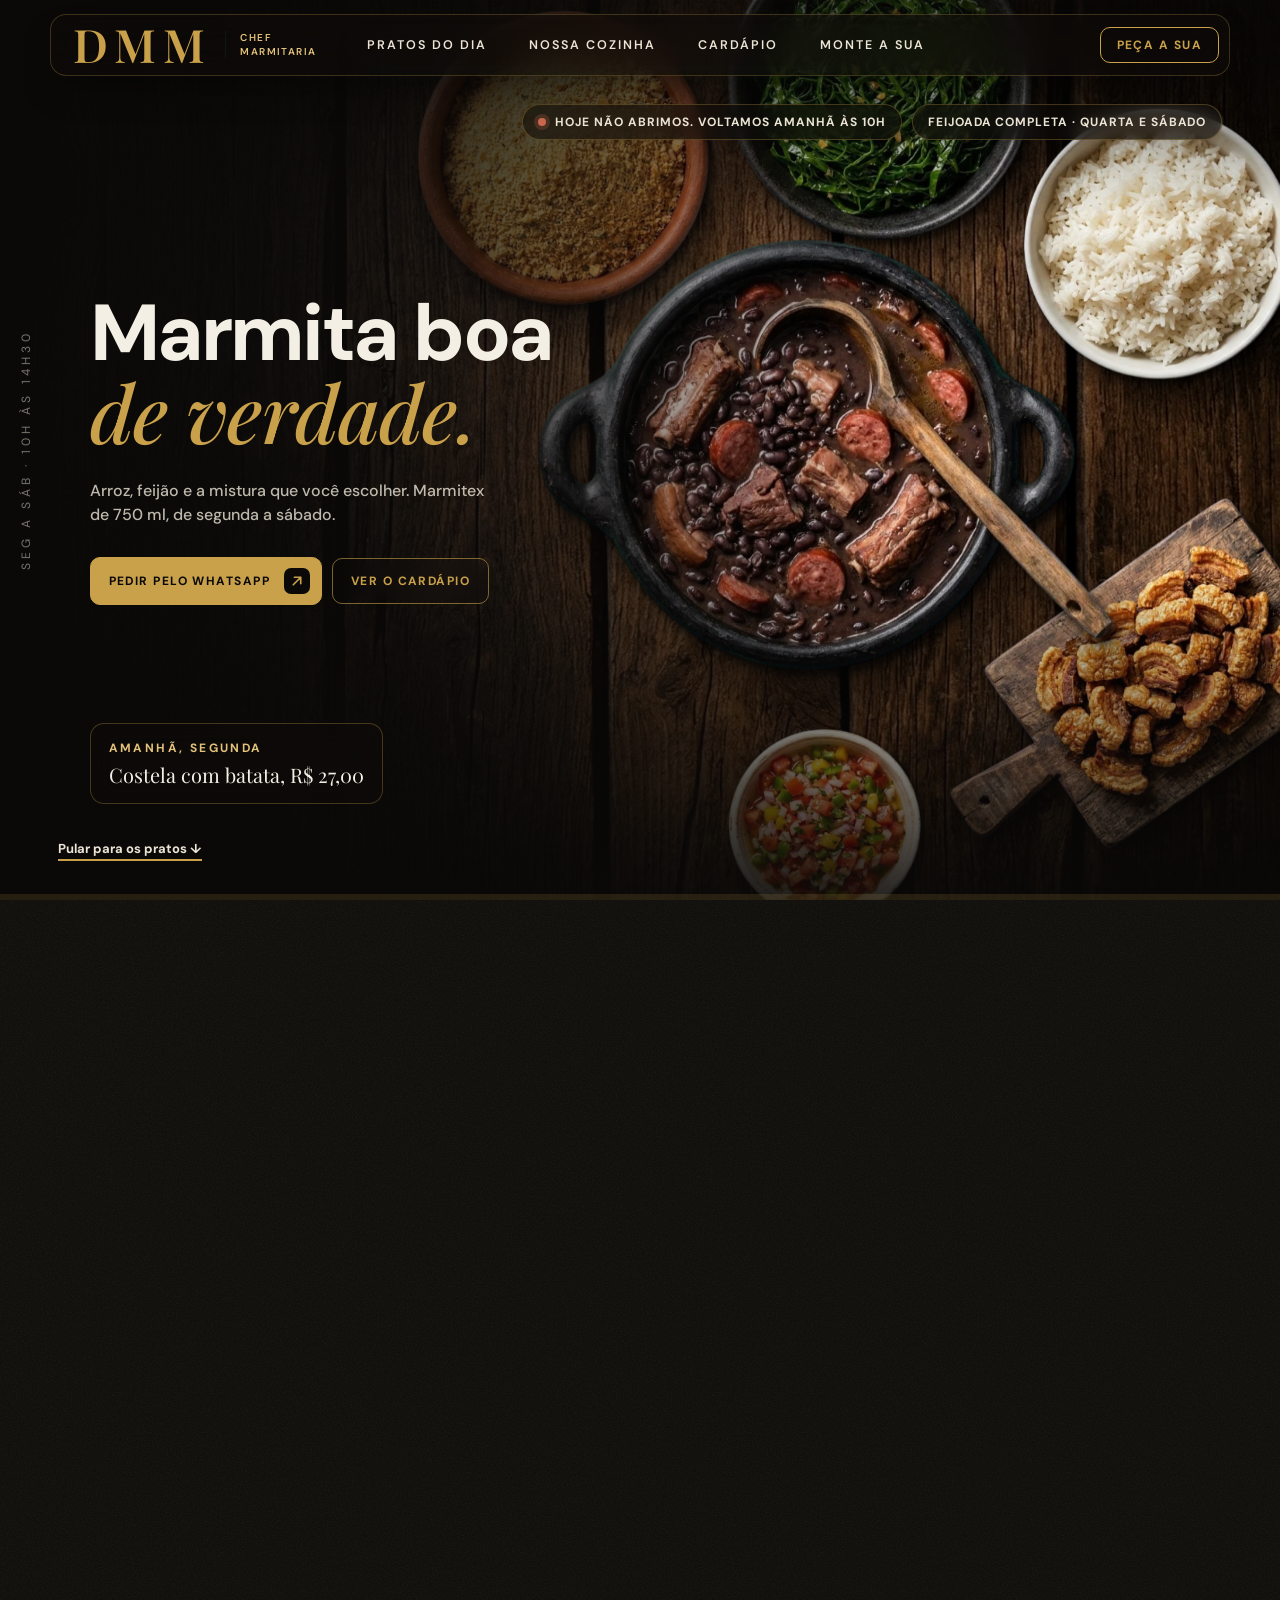
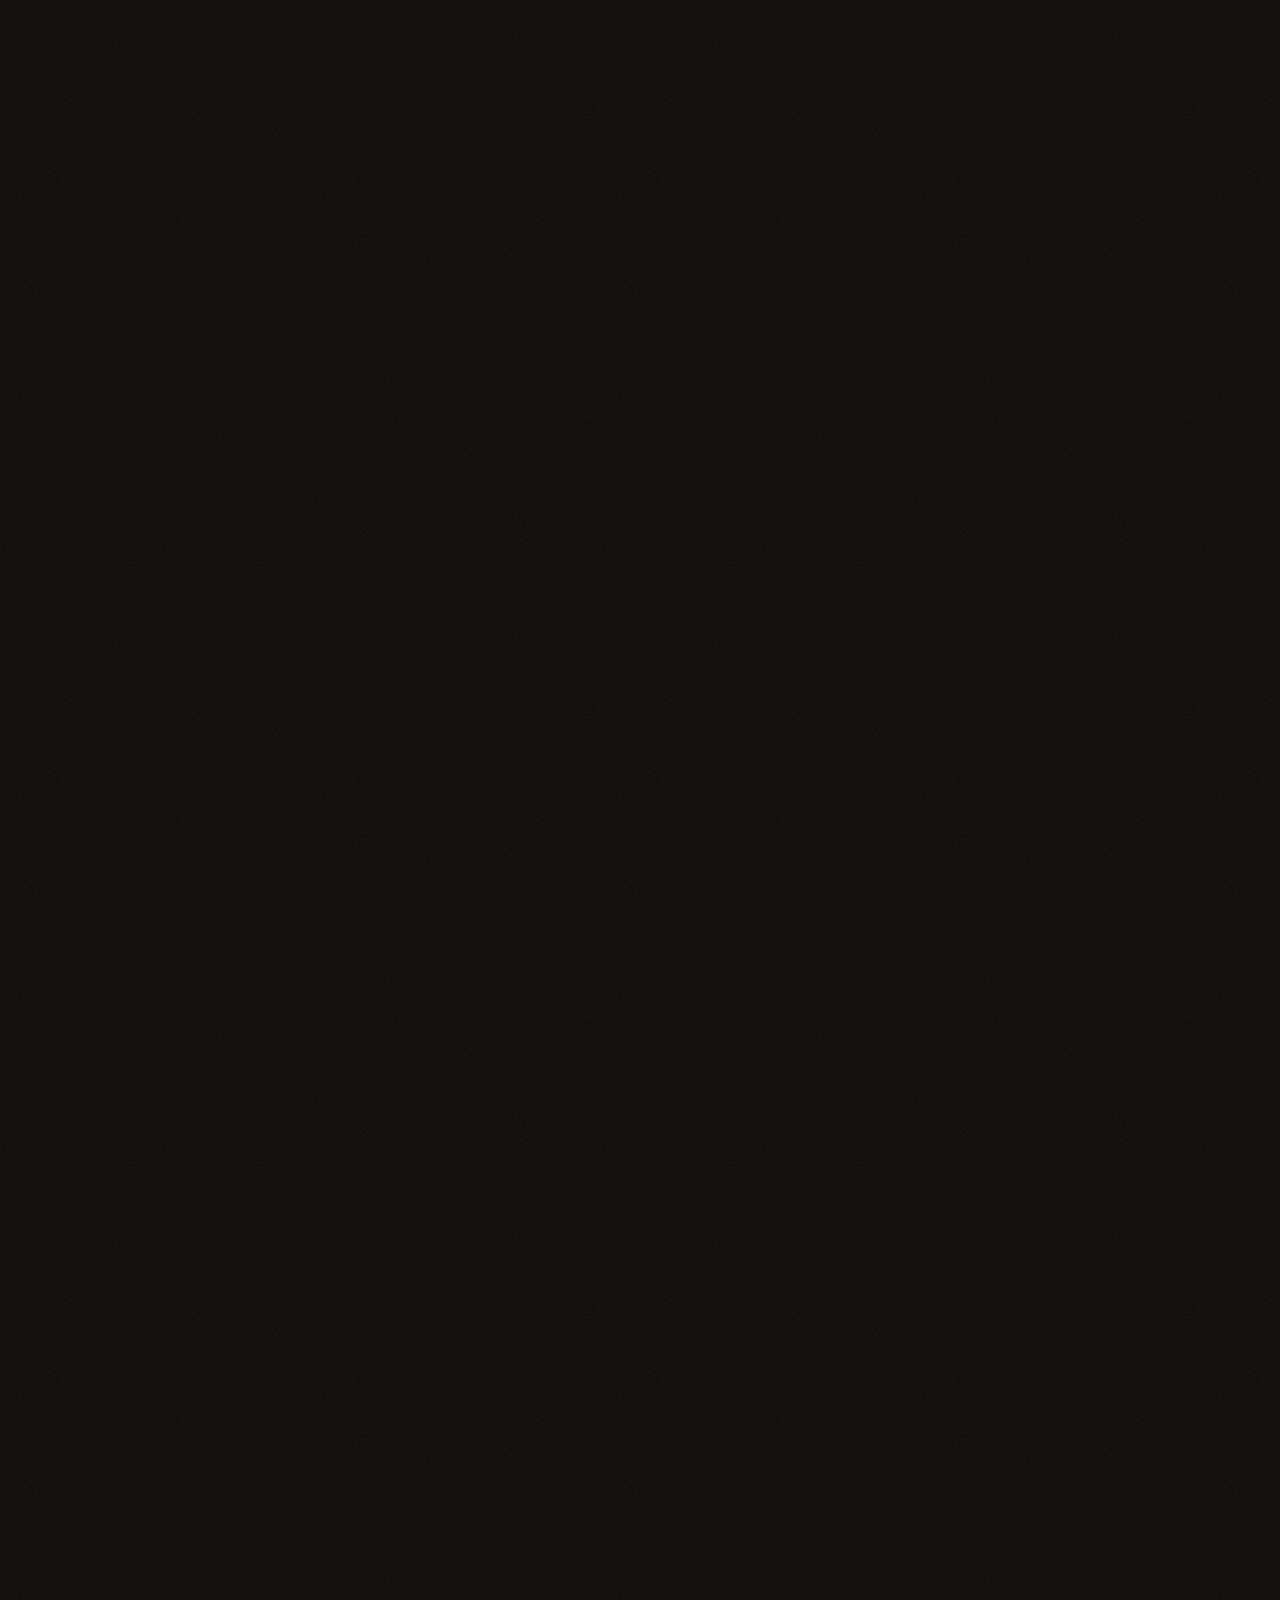
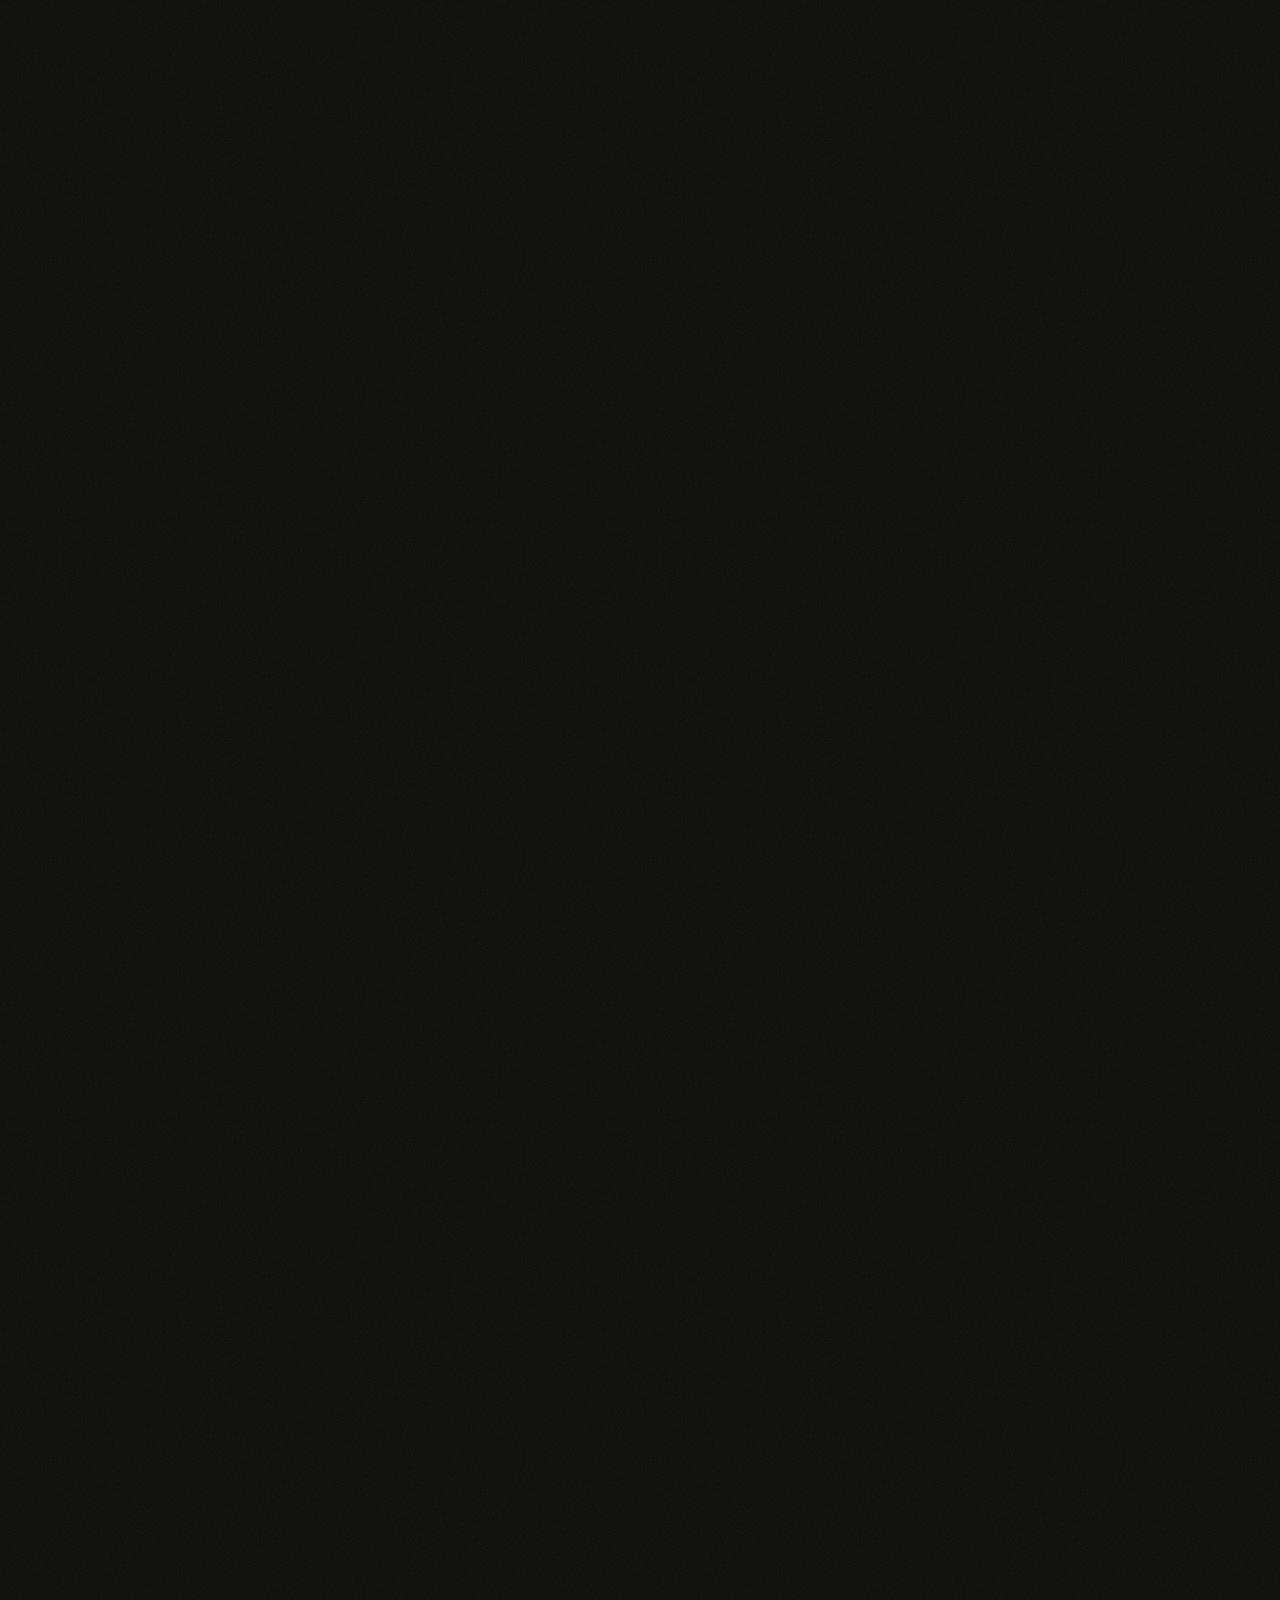
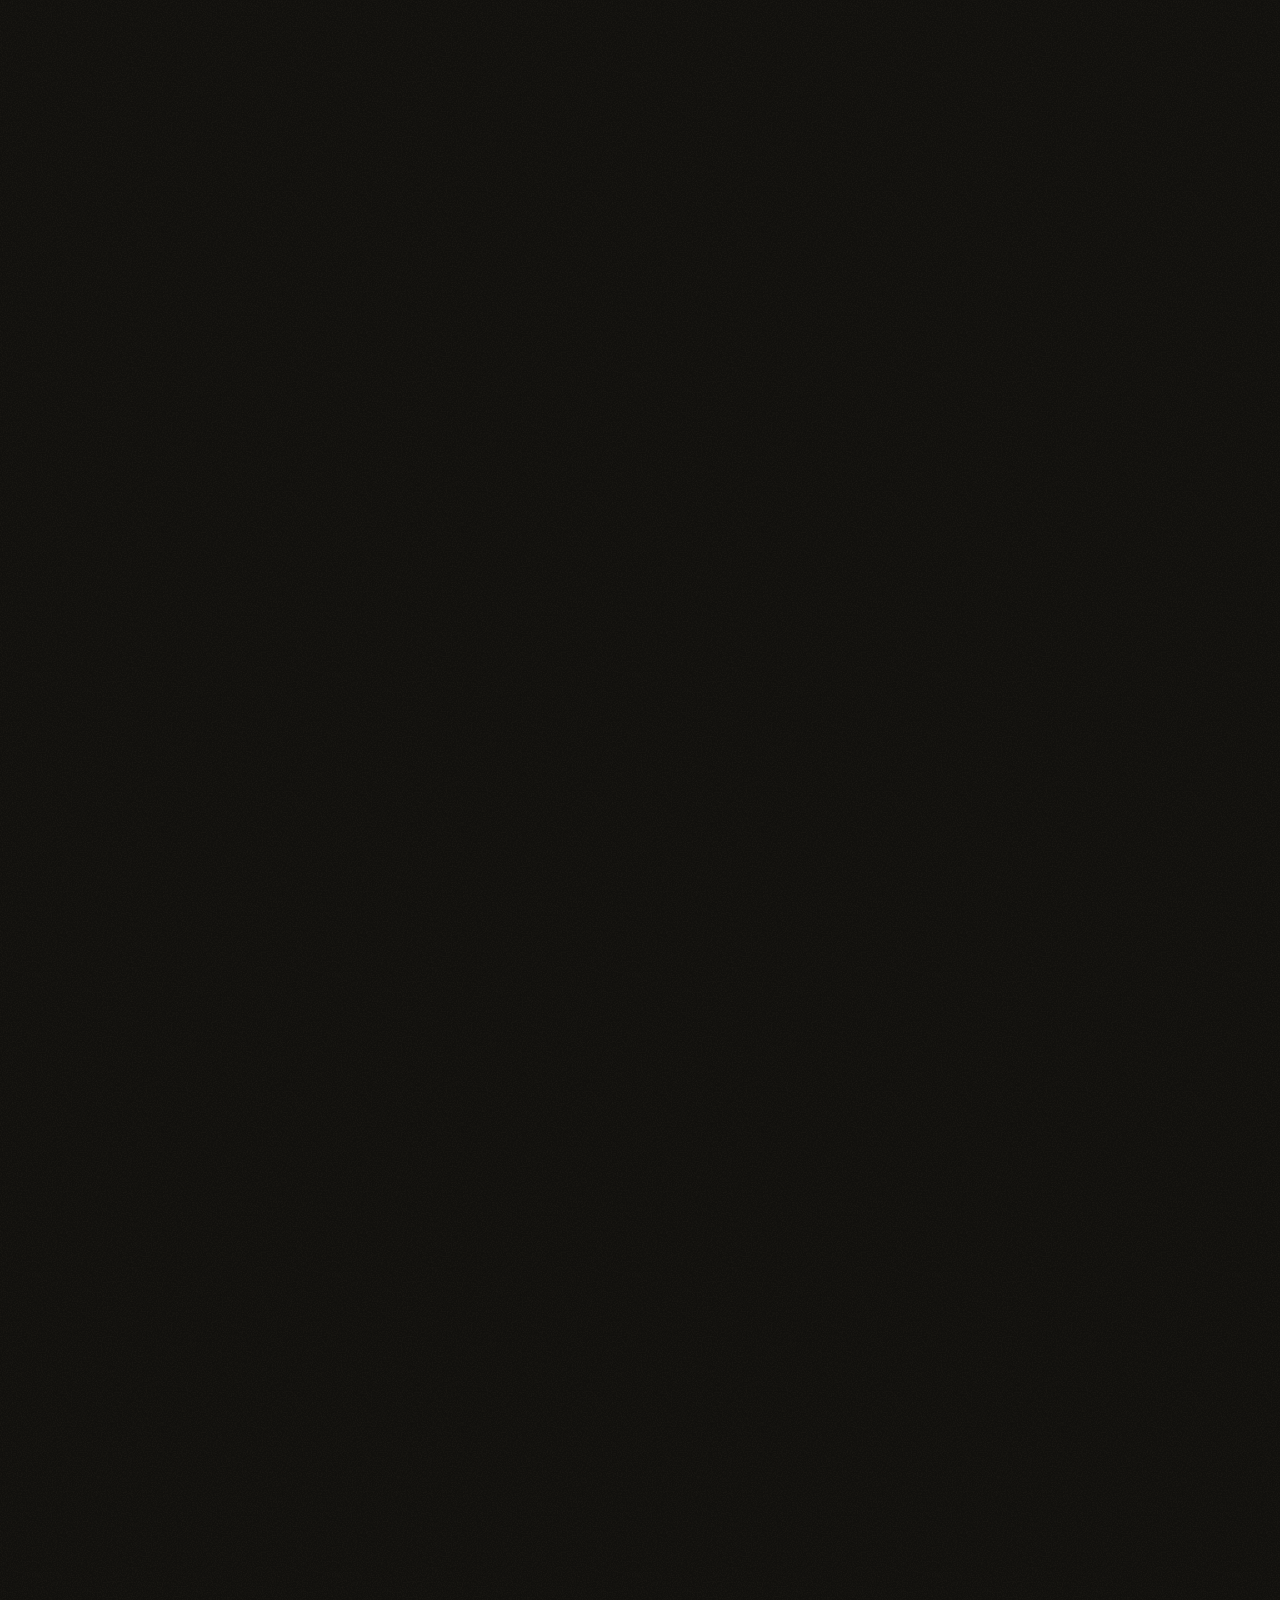
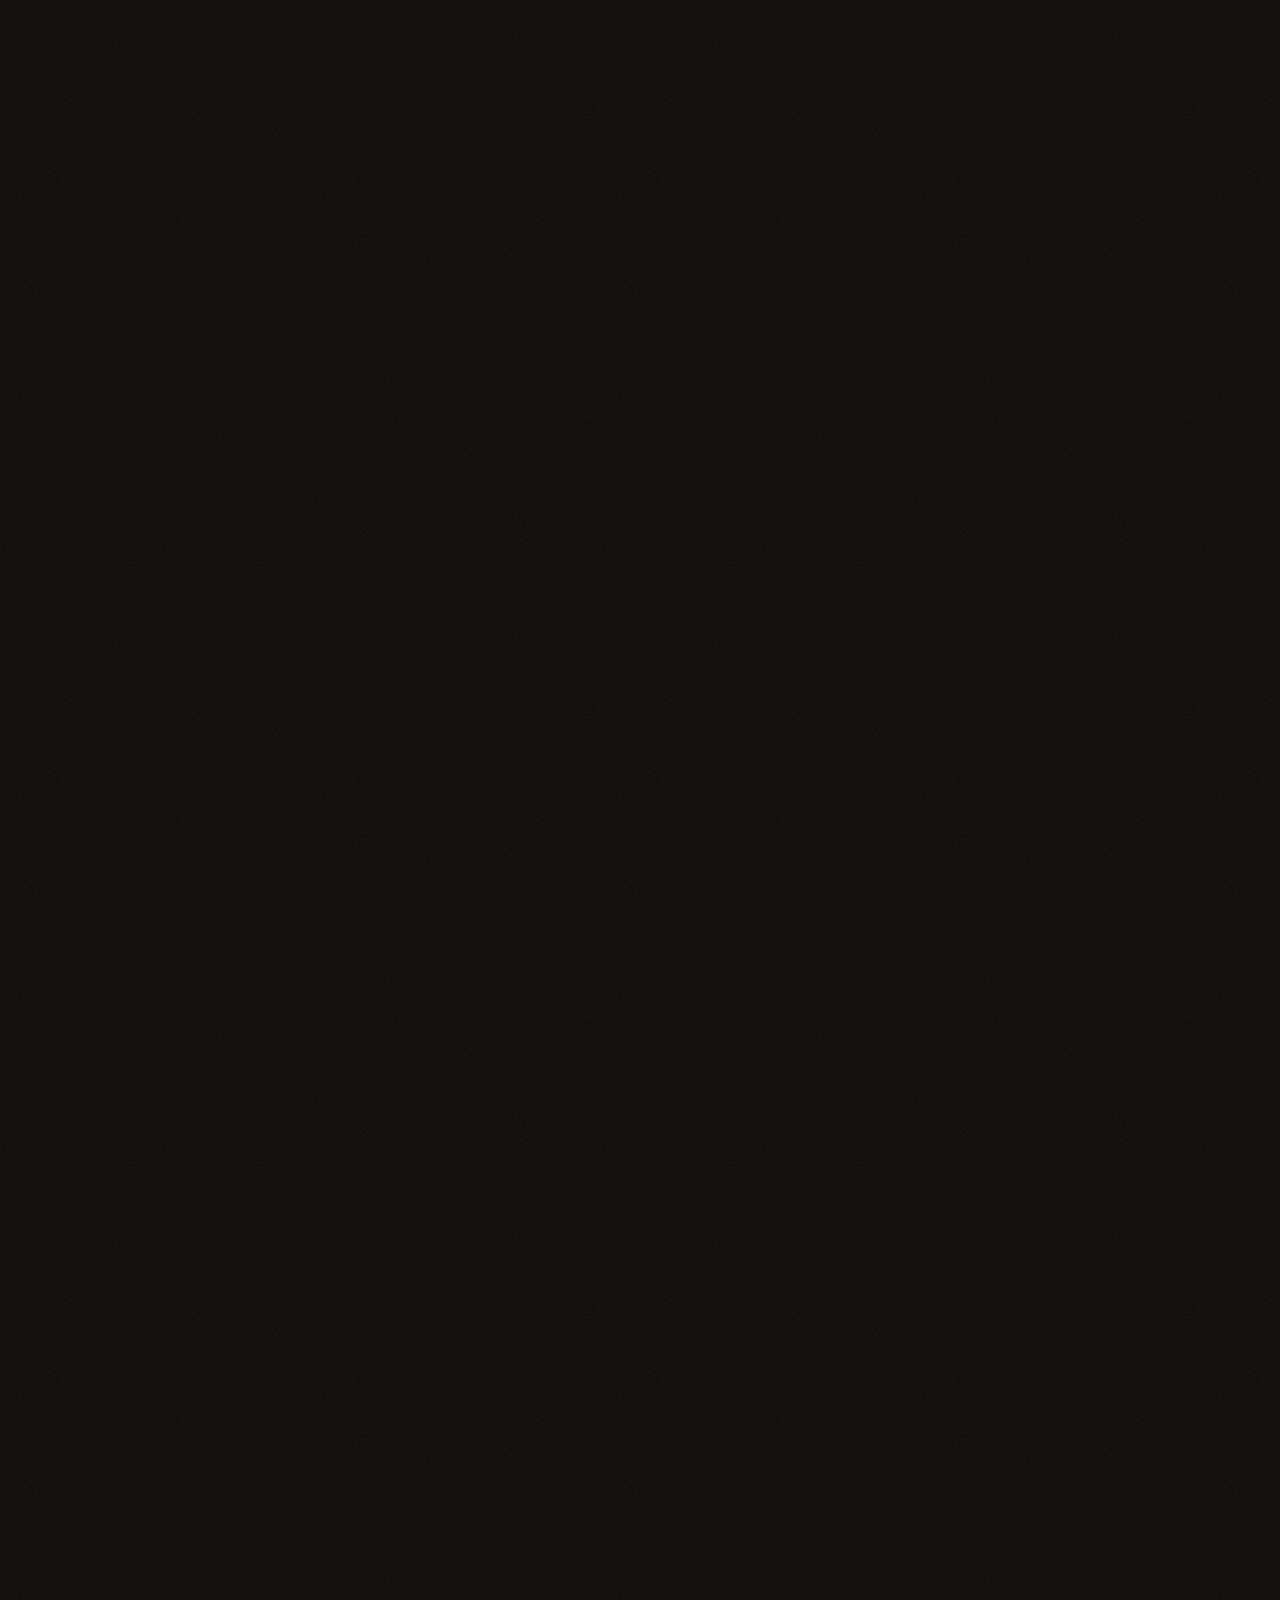
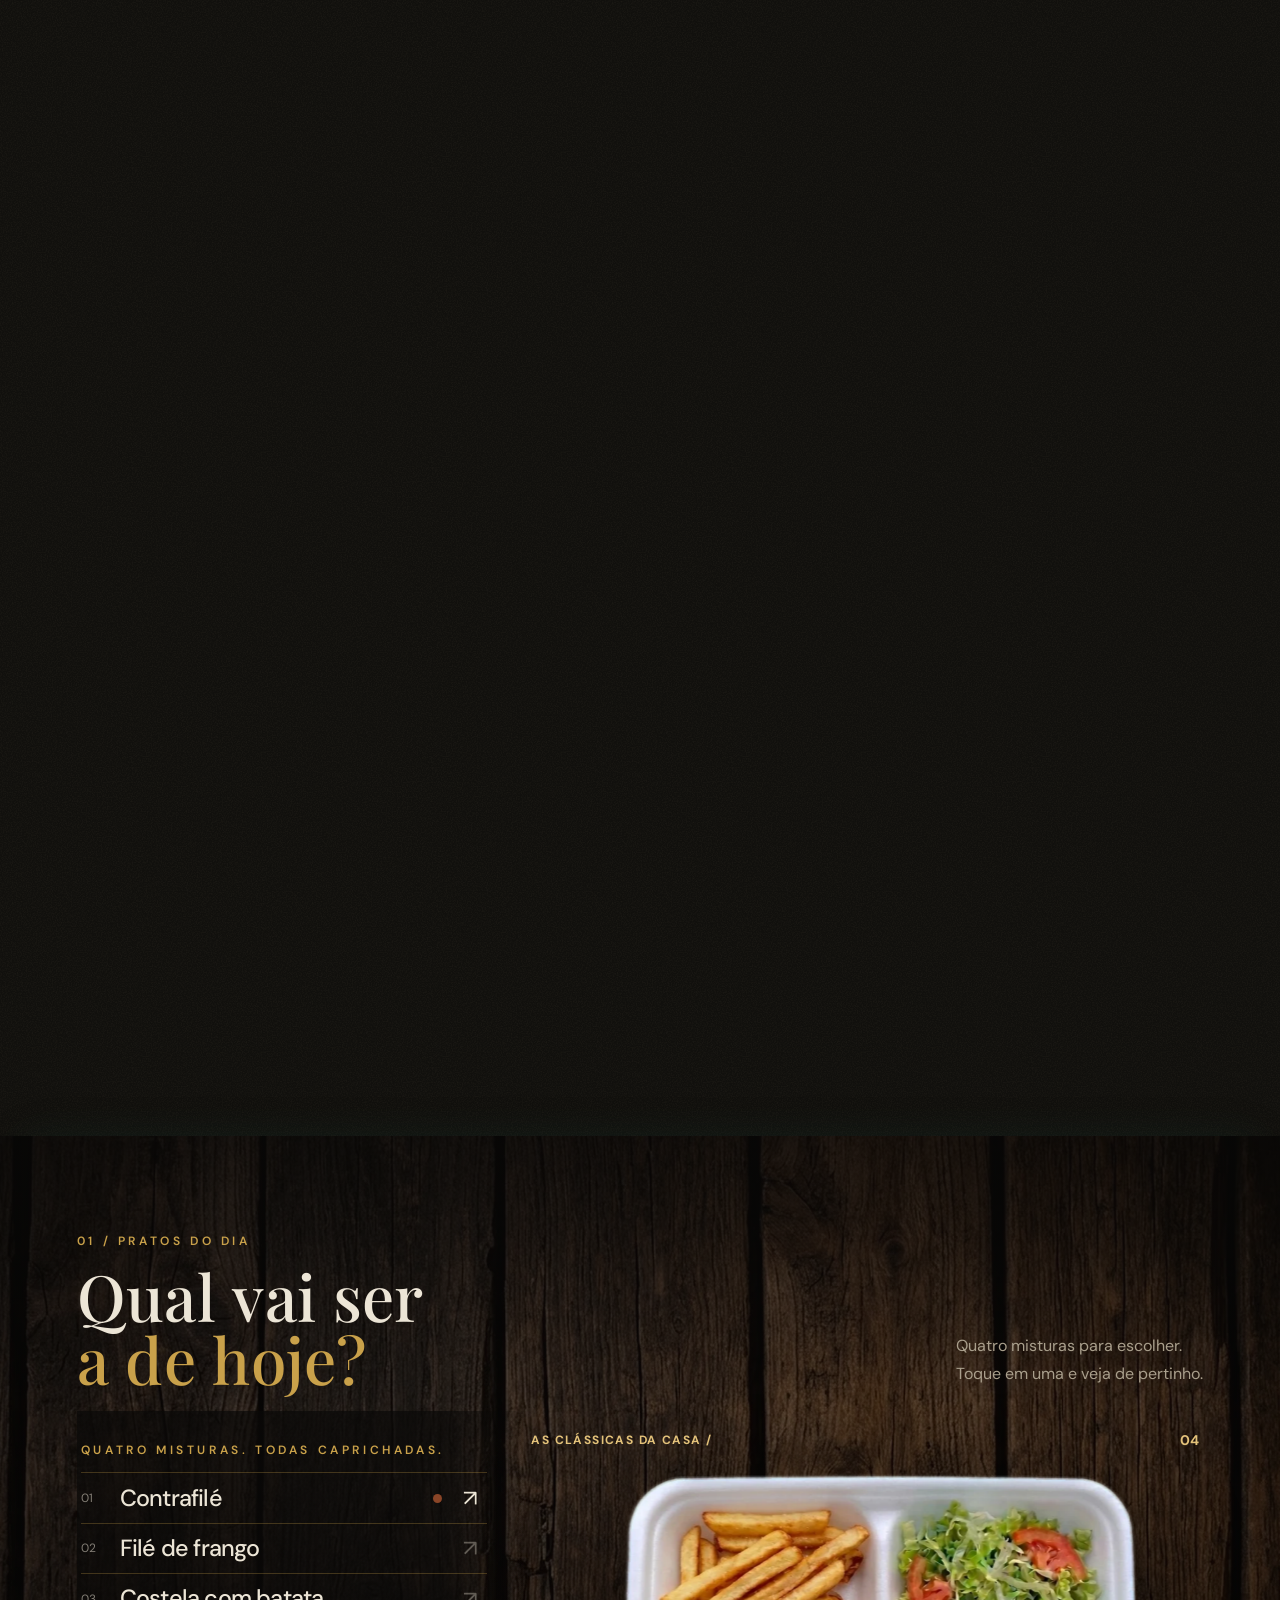
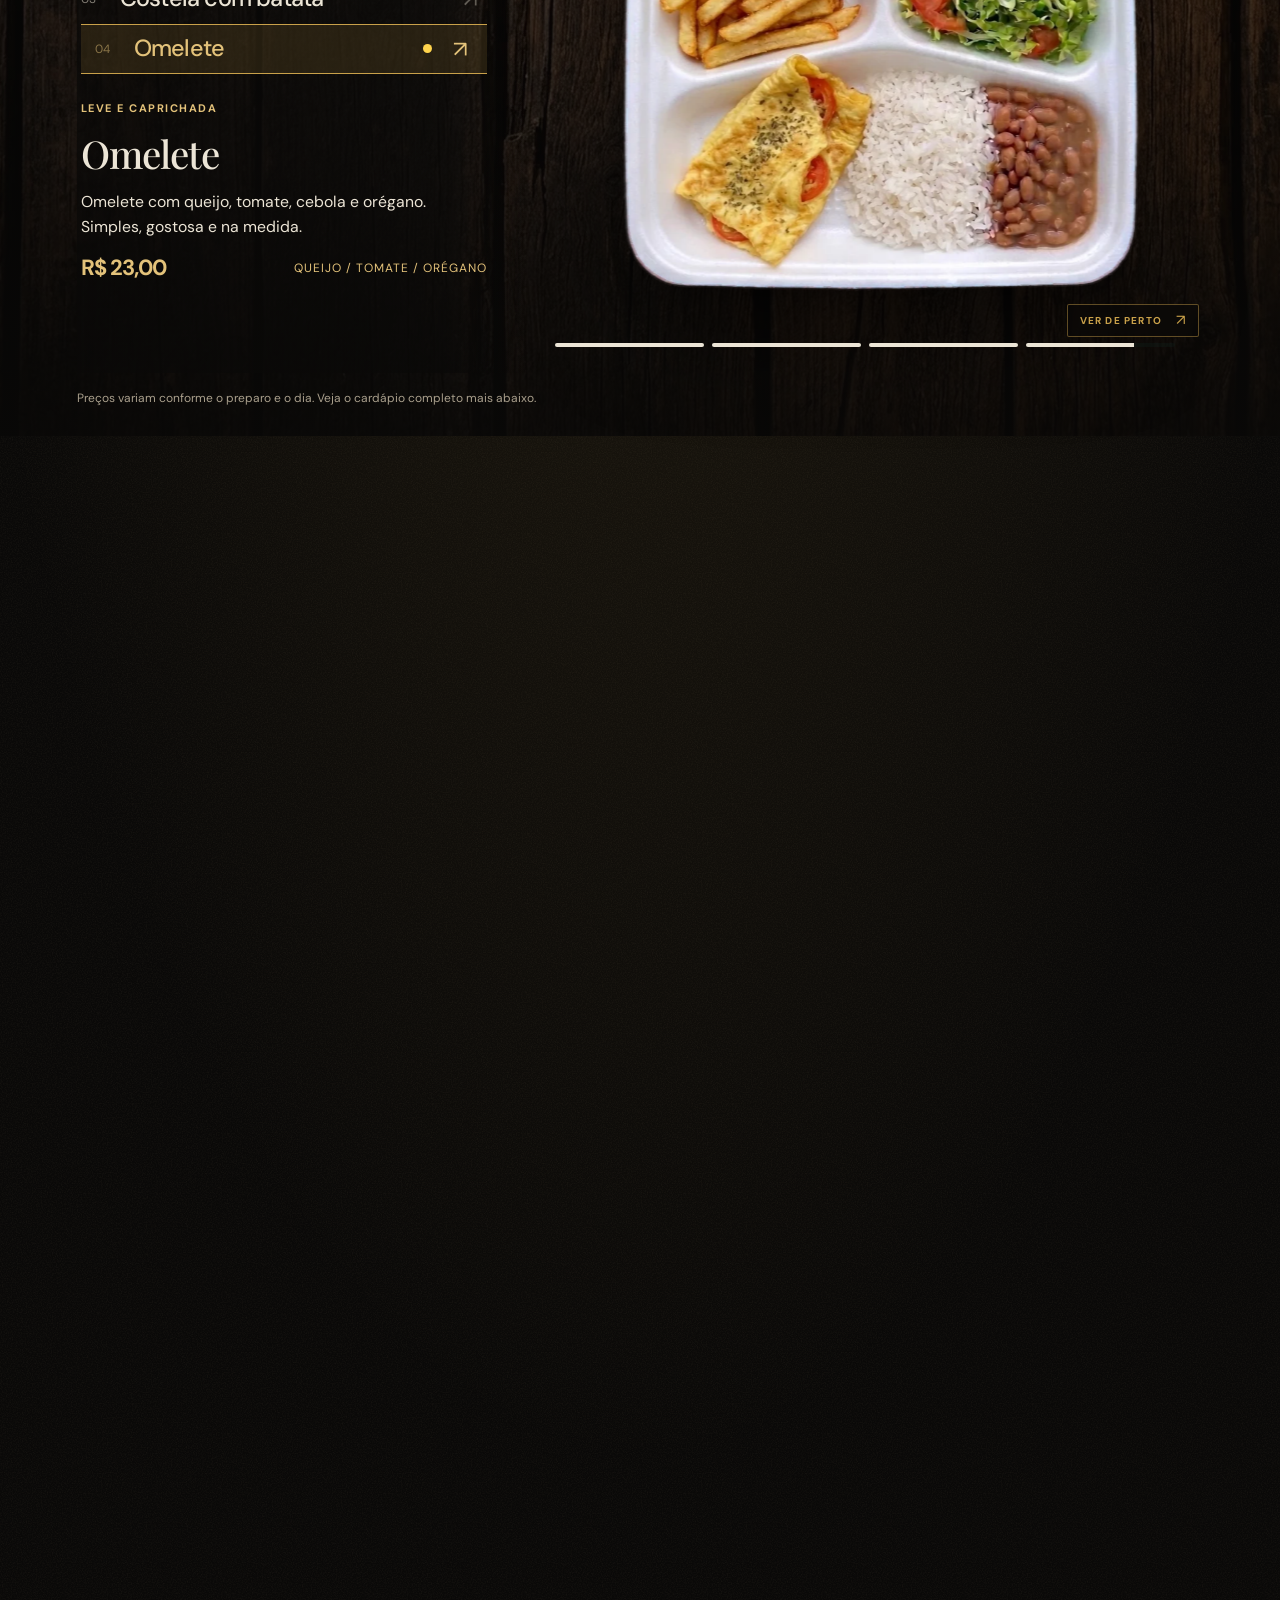
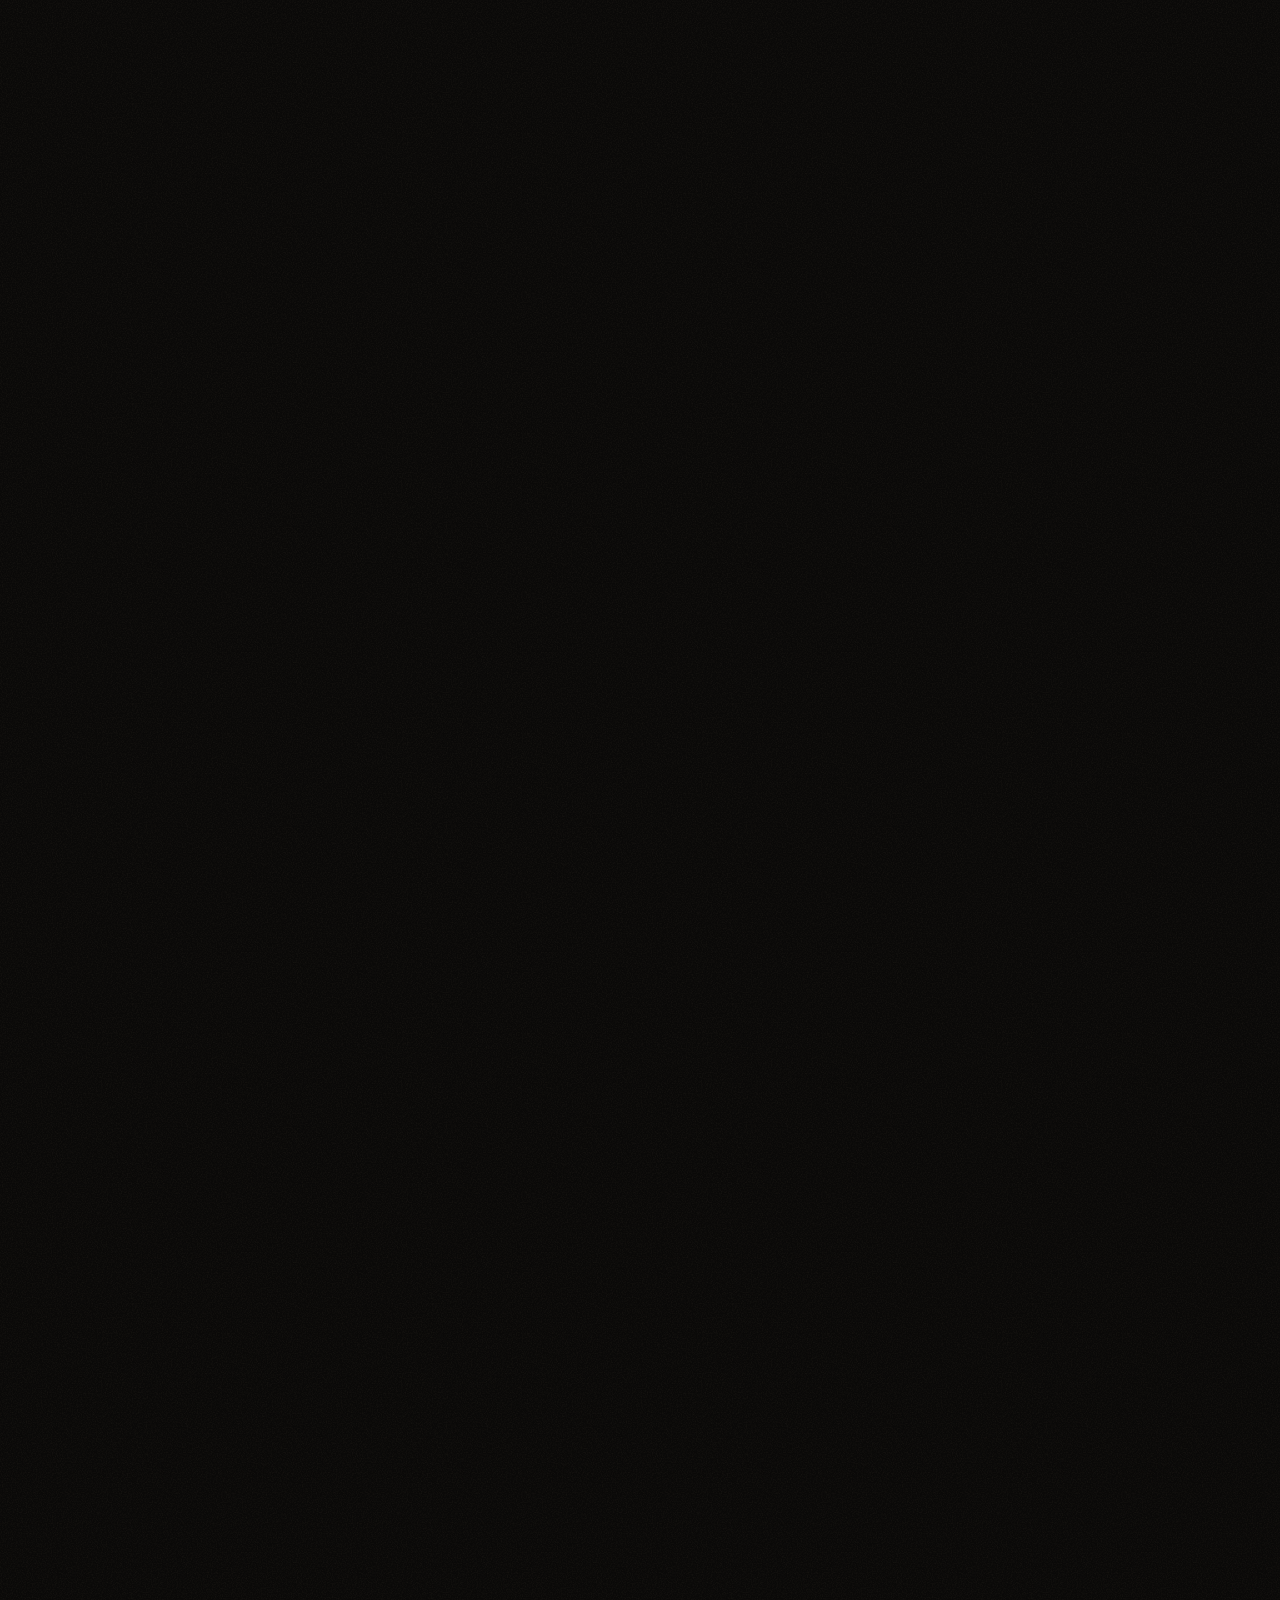
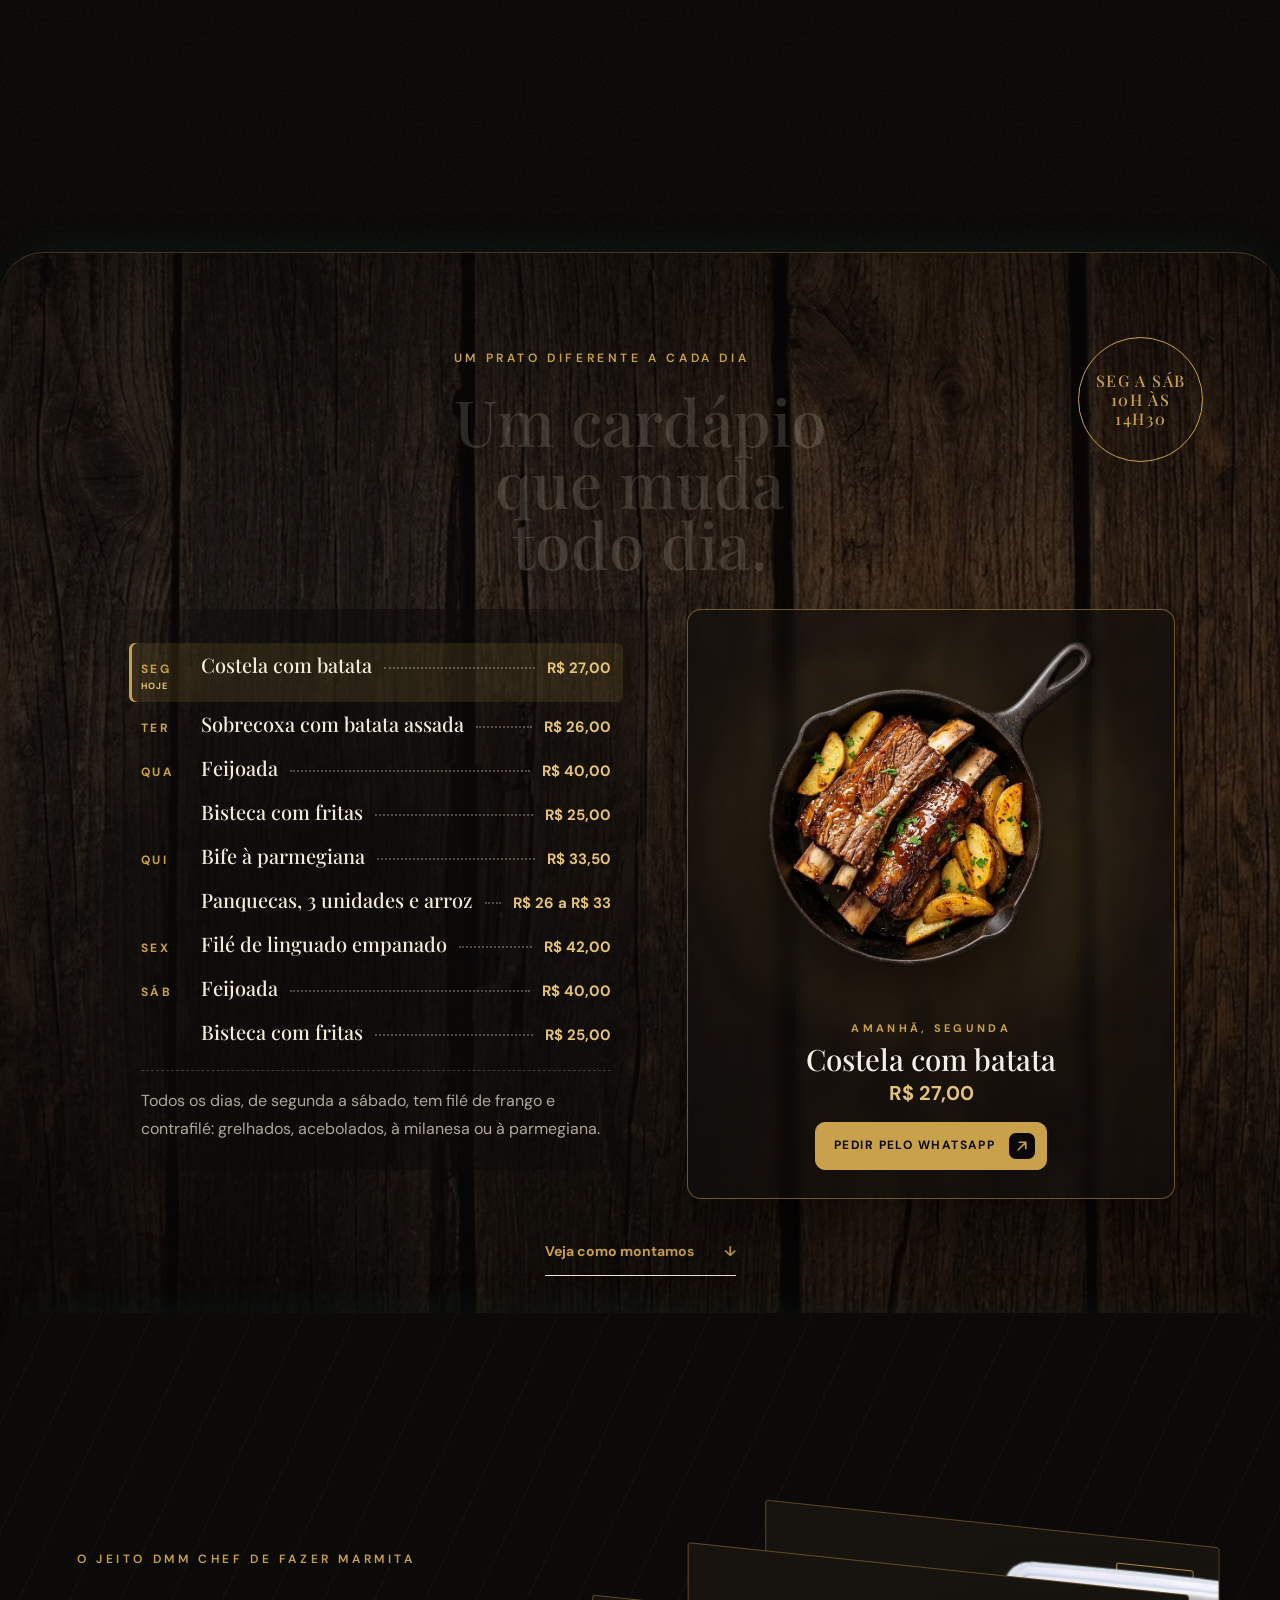
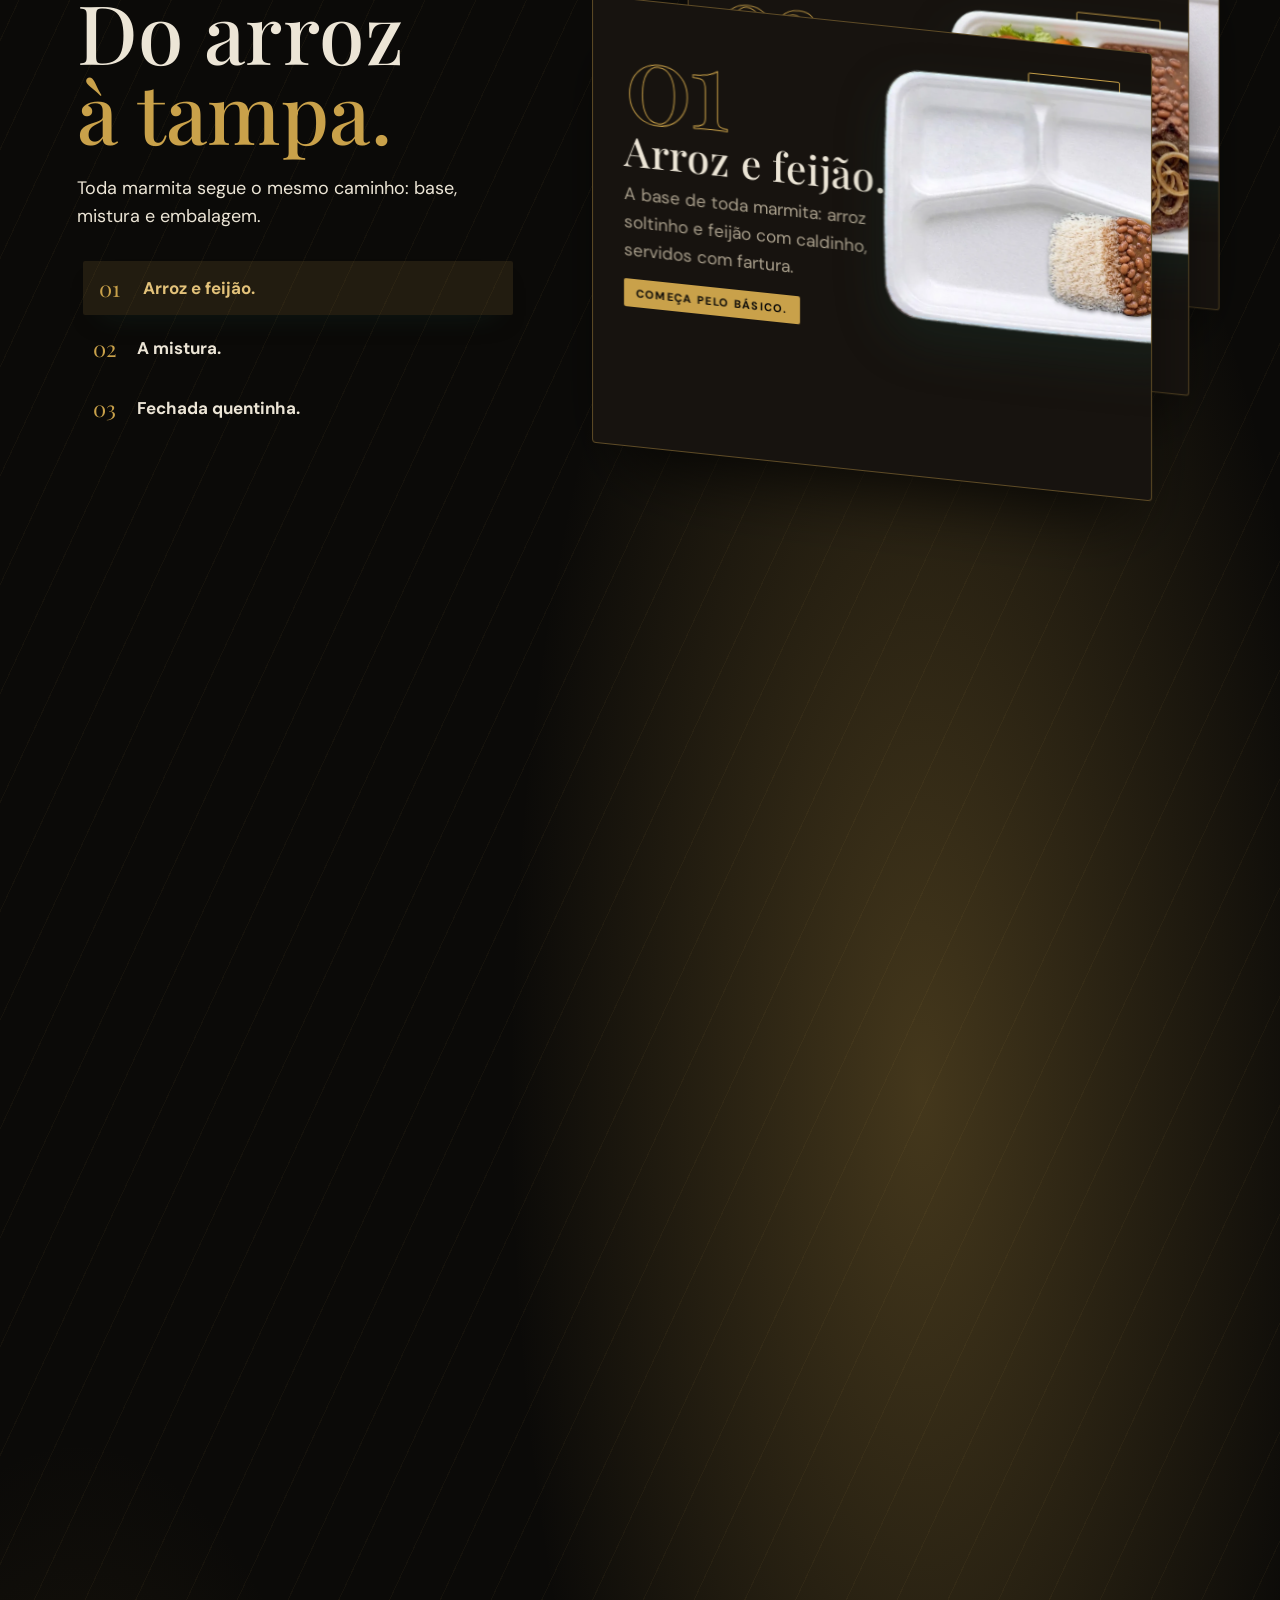
==== commit 2a8ad84a: "Troca o dominio de exemplo pelo endereco do Cloudflare Co-Authored-By: Claude Sonnet 5.5 <noreply@an" ====
--- a/index.html
+++ b/index.html
@@ -626,23 +626,23 @@
 event.preventDefault();
 window.open(destination.href, '_blank', 'noopener,noreferrer');
 } catch { /* Leave invalid links to the browser. */ }
-}, true);</script><link rel="canonical" href="https://www.exemplo.com.br/">
+}, true);</script><link rel="canonical" href="https://dmm-chef.mari-s-santosx.workers.dev/">
 <link rel="apple-touch-icon" href="img/apple-touch-icon.png">
 <meta property="og:type" content="website">
 <meta property="og:locale" content="pt_BR">
 <meta property="og:site_name" content="DMM Chef">
 <meta property="og:title" content="DMM Chef: marmitas caseiras, de segunda a sábado">
 <meta property="og:description" content="Marmitex de 750 ml com arroz, feijão e a mistura que você escolher. De segunda a sábado, das 10h às 14h30.">
-<meta property="og:url" content="https://www.exemplo.com.br/">
-<meta property="og:image" content="https://www.exemplo.com.br/img/og.jpg">
+<meta property="og:url" content="https://dmm-chef.mari-s-santosx.workers.dev/">
+<meta property="og:image" content="https://dmm-chef.mari-s-santosx.workers.dev/img/og.jpg">
 <meta property="og:image:width" content="1200">
 <meta property="og:image:height" content="630">
 <meta property="og:image:alt" content="Marmita DMM Chef com arroz, feijão, contrafilé acebolado, batata frita e salada">
 <meta name="twitter:card" content="summary_large_image">
 <meta name="twitter:title" content="DMM Chef: marmitas caseiras, de segunda a sábado">
 <meta name="twitter:description" content="Marmitex de 750 ml com arroz, feijão e a mistura que você escolher. De segunda a sábado, das 10h às 14h30.">
-<meta name="twitter:image" content="https://www.exemplo.com.br/img/og.jpg">
-<script type="application/ld+json">{"@context": "https://schema.org", "@type": "Restaurant", "name": "DMM Chef", "description": "Marmitaria caseira: marmitex de 750 ml com arroz, feijão e a mistura que você escolher.", "servesCuisine": ["Brasileira", "Marmita"], "priceRange": "R$ 23 a R$ 42", "sameAs": ["https://www.instagram.com/dmm.chef/"], "url": "https://www.exemplo.com.br/", "image": "https://www.exemplo.com.br/img/og.jpg", "openingHoursSpecification": [{"@type": "OpeningHoursSpecification", "dayOfWeek": ["Monday", "Tuesday", "Wednesday", "Thursday", "Friday", "Saturday"], "opens": "10:00", "closes": "14:30"}]}</script>
+<meta name="twitter:image" content="https://dmm-chef.mari-s-santosx.workers.dev/img/og.jpg">
+<script type="application/ld+json">{"@context": "https://schema.org", "@type": "Restaurant", "name": "DMM Chef", "description": "Marmitaria caseira: marmitex de 750 ml com arroz, feijão e a mistura que você escolher.", "servesCuisine": ["Brasileira", "Marmita"], "priceRange": "R$ 23 a R$ 42", "sameAs": ["https://www.instagram.com/dmm.chef/"], "url": "https://dmm-chef.mari-s-santosx.workers.dev/", "image": "https://dmm-chef.mari-s-santosx.workers.dev/img/og.jpg", "openingHoursSpecification": [{"@type": "OpeningHoursSpecification", "dayOfWeek": ["Monday", "Tuesday", "Wednesday", "Thursday", "Friday", "Saturday"], "opens": "10:00", "closes": "14:30"}]}</script>
 <link rel="preload" as="image" href="img/feijoada/mesa.webp?v=20261126ze" type="image/webp" fetchpriority="high">
 <link rel="preload" as="image" href="img/feijoada/panela.webp?v=20261126ze" type="image/webp">
 <link rel="stylesheet" href="fonts/playfair.css?v=20261126ze">
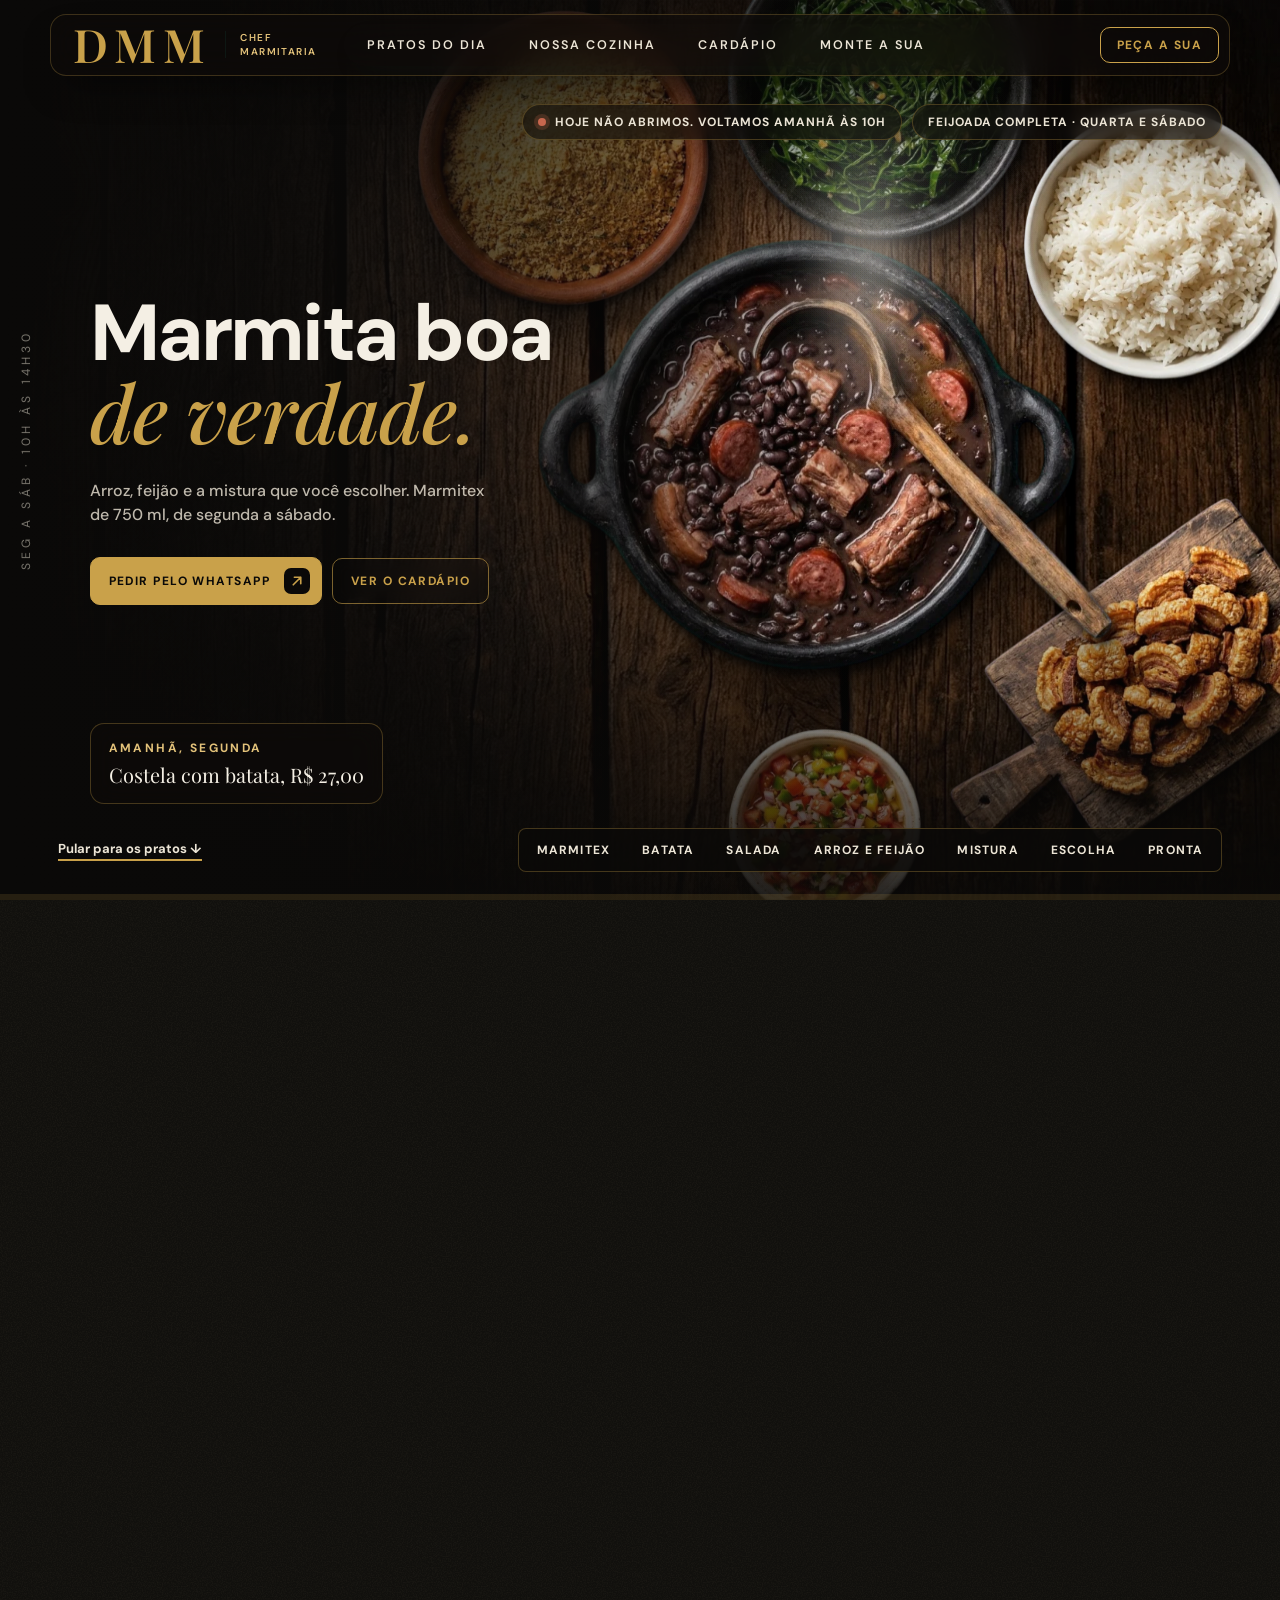
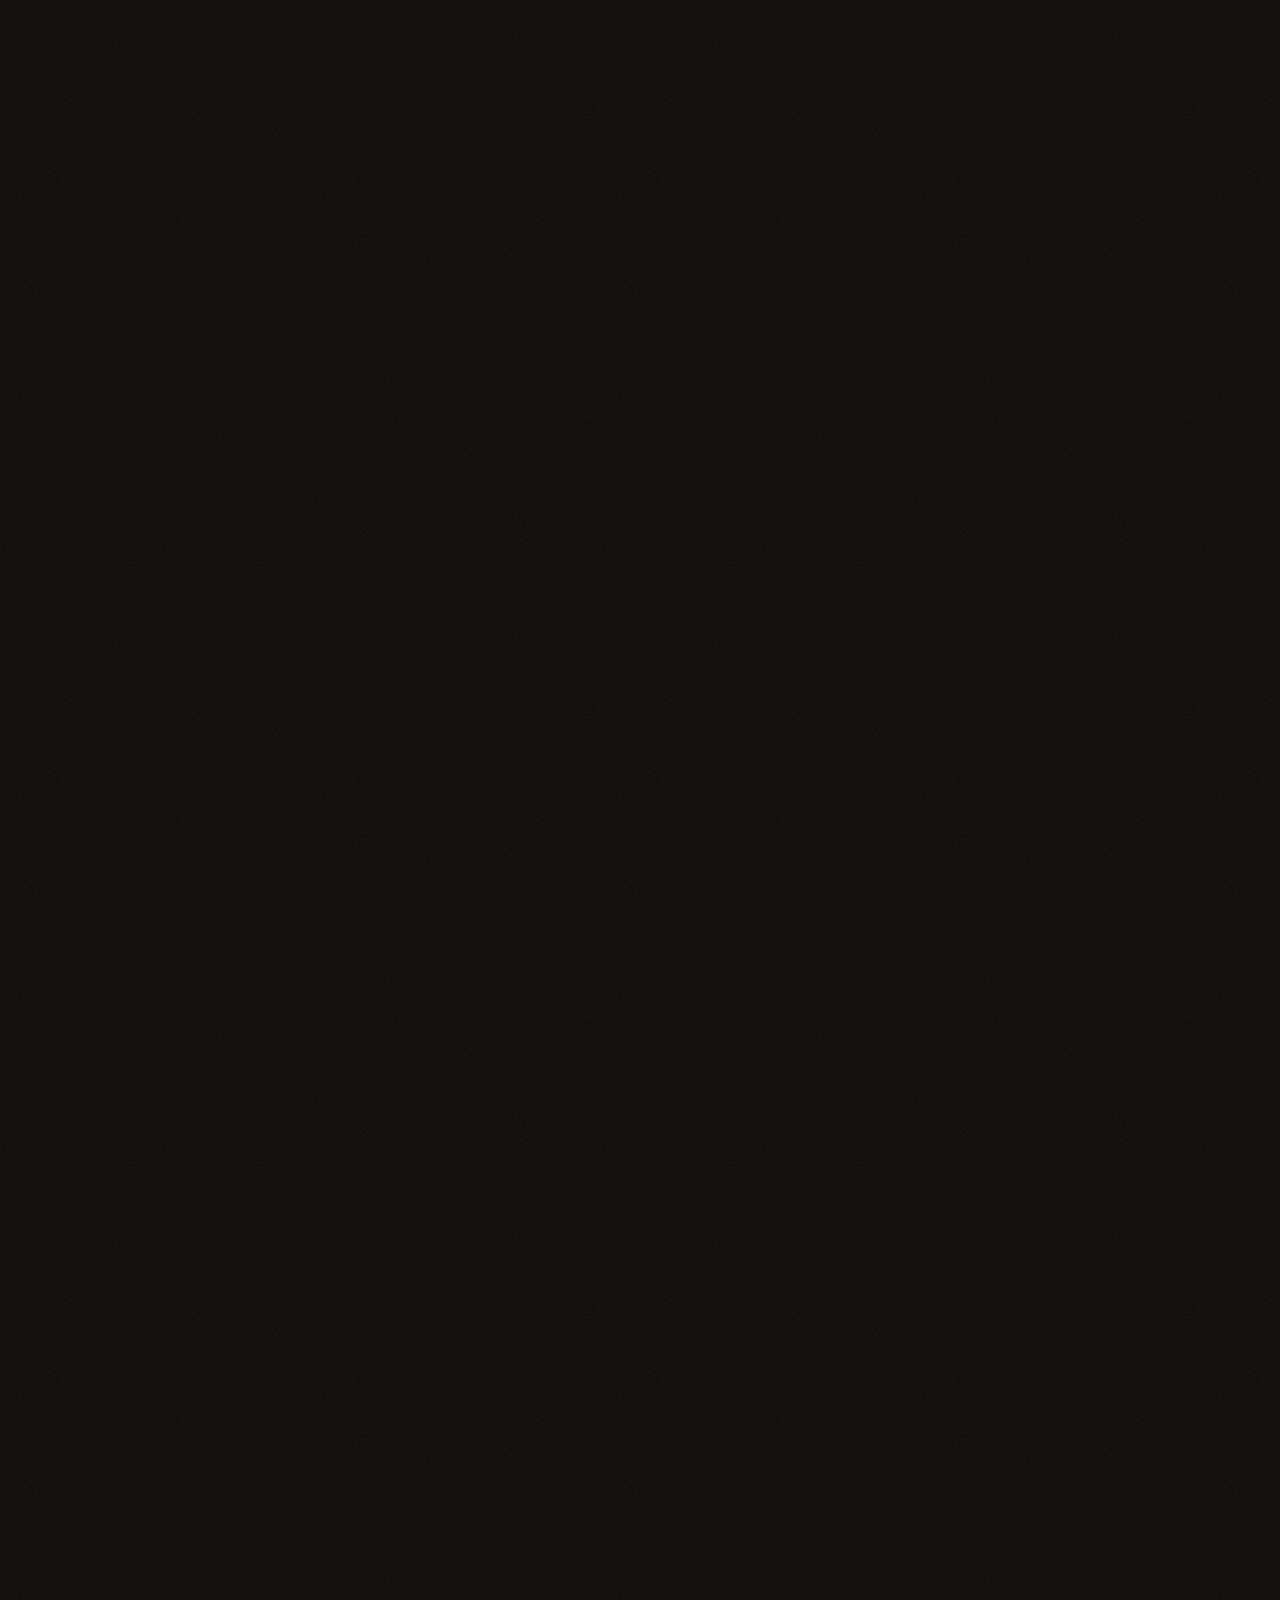
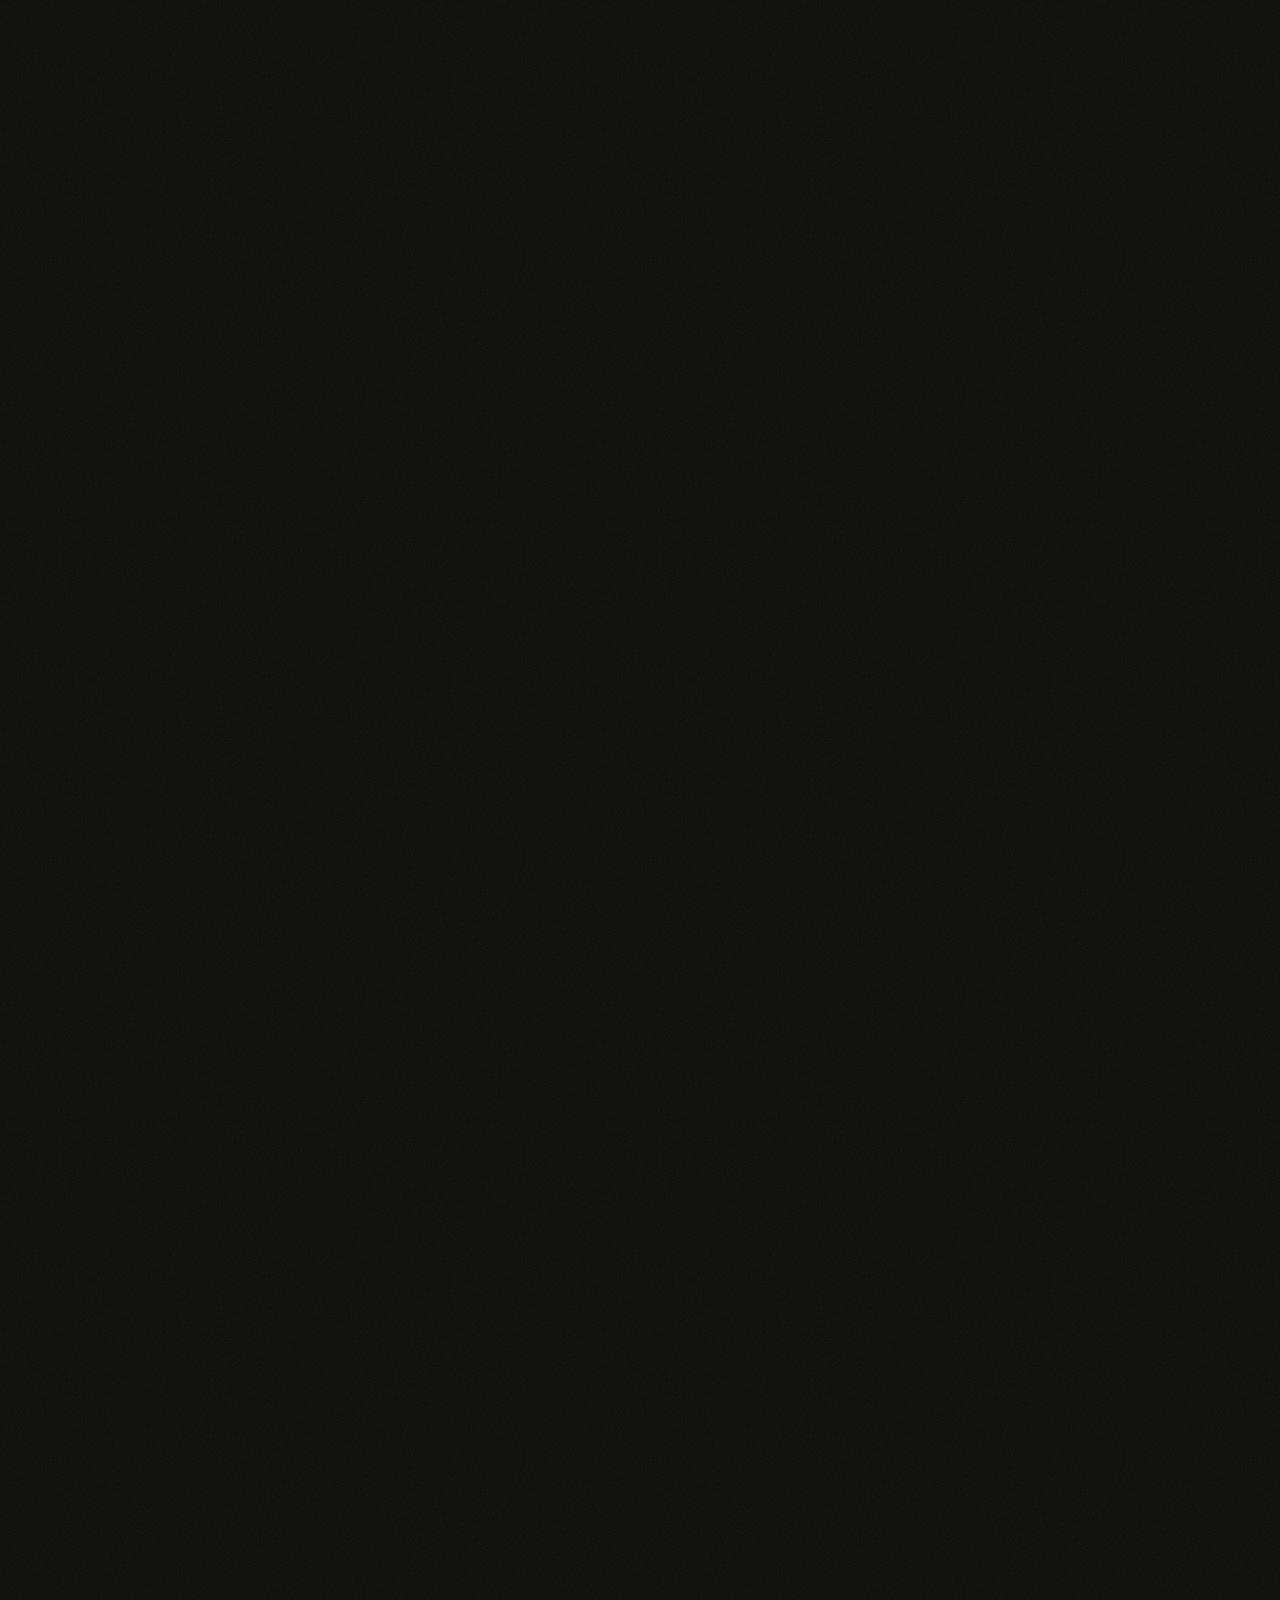
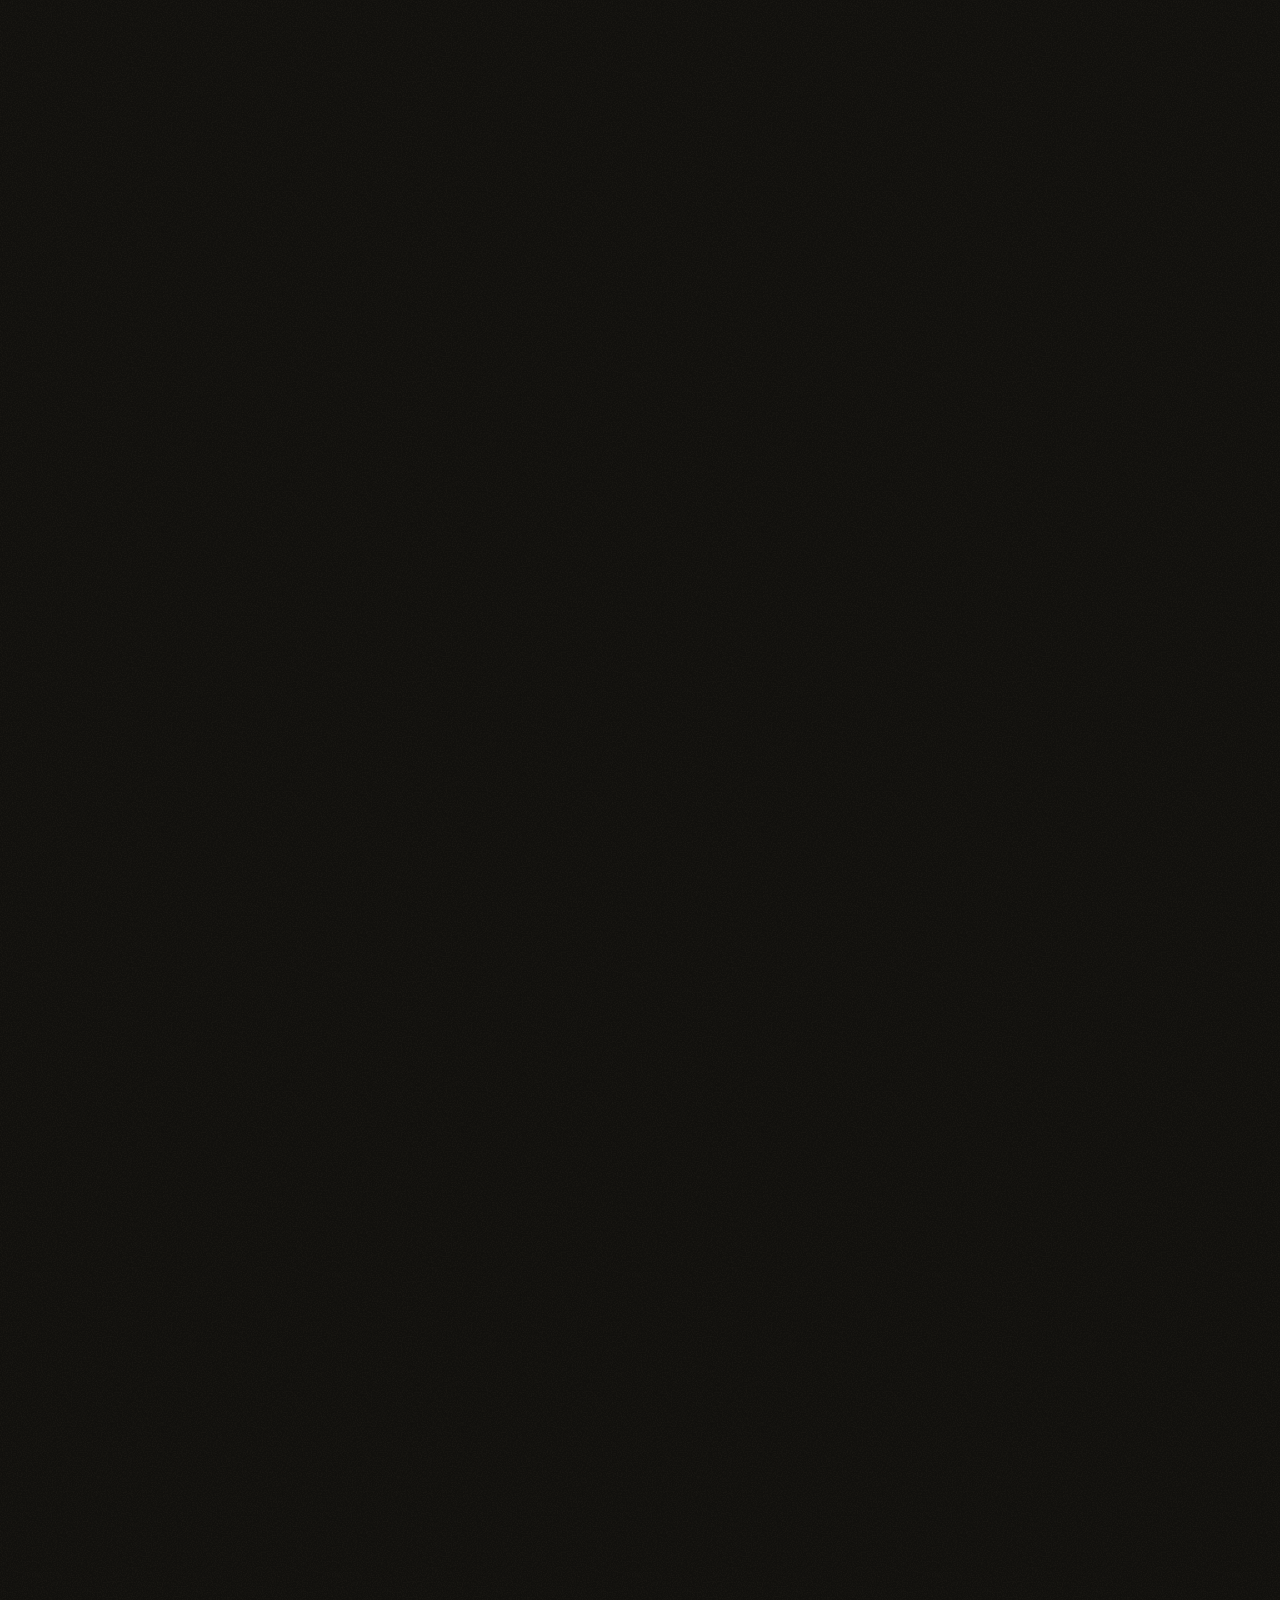
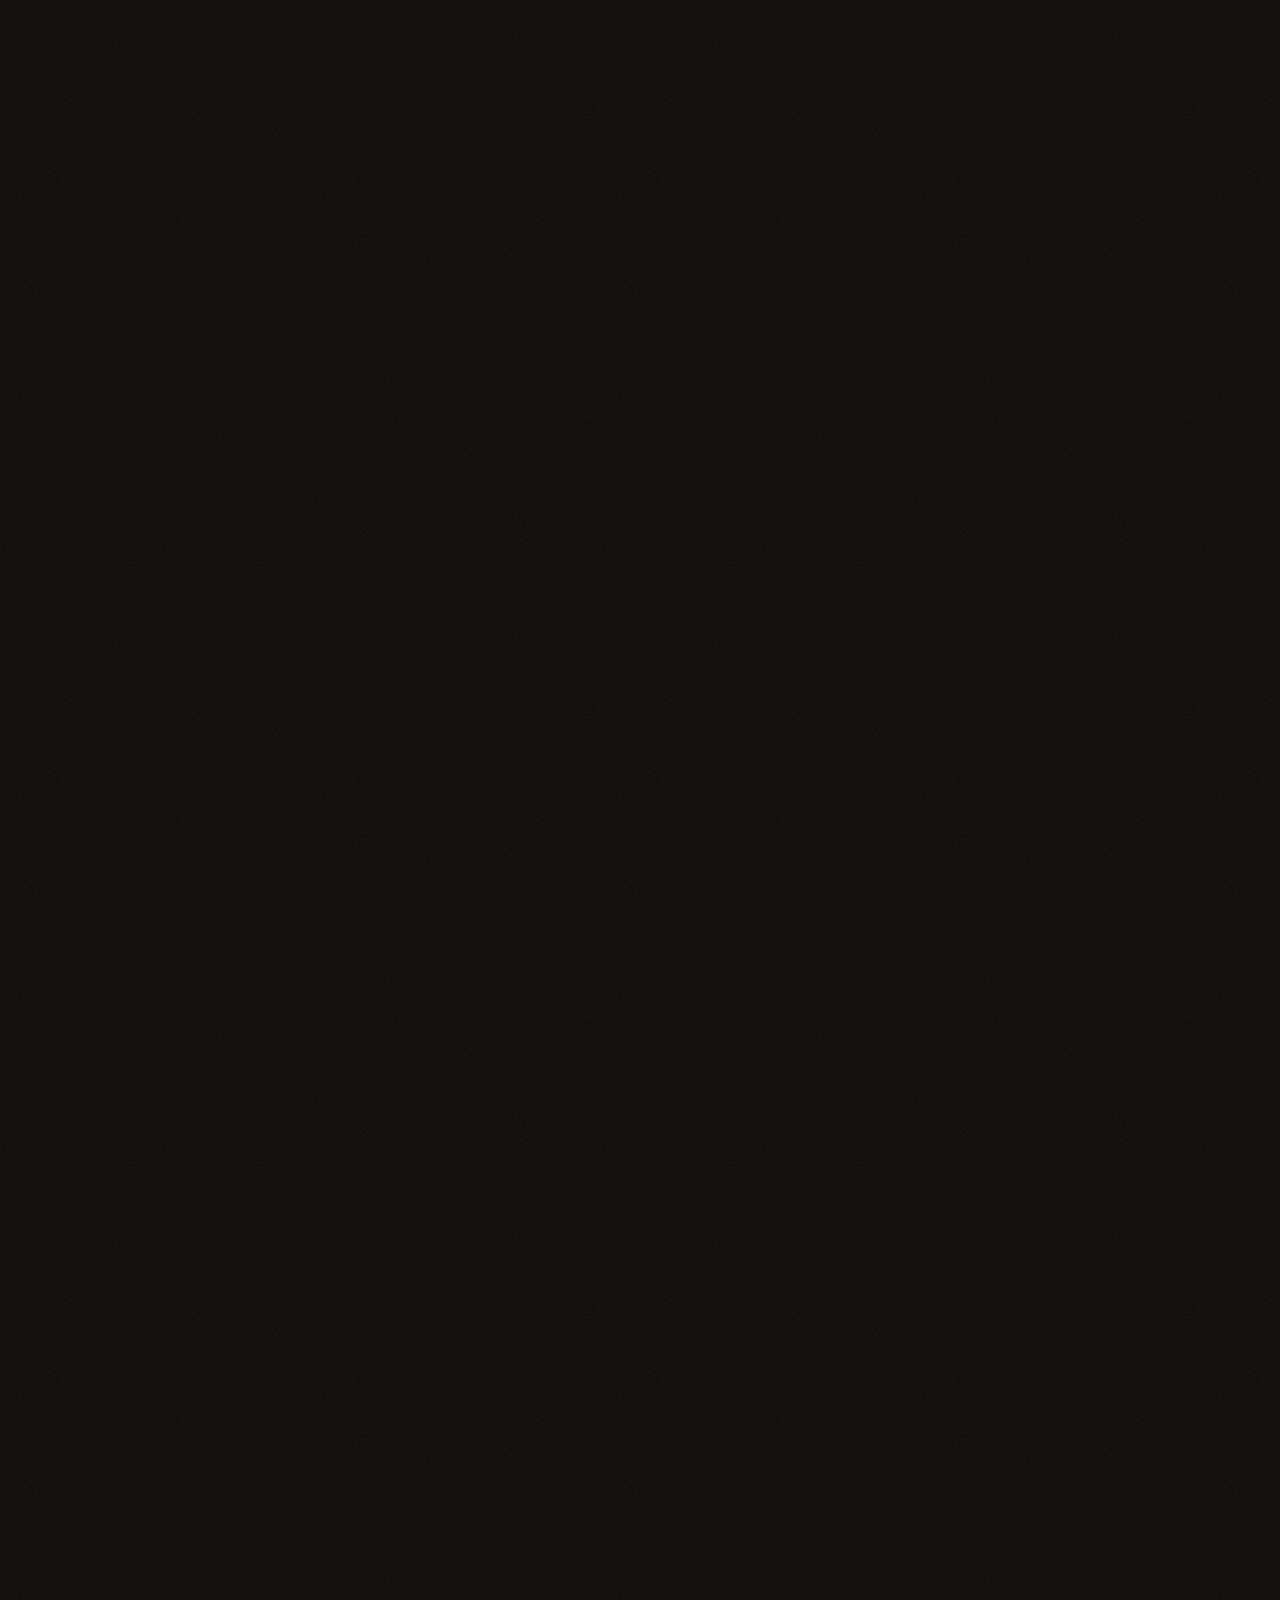
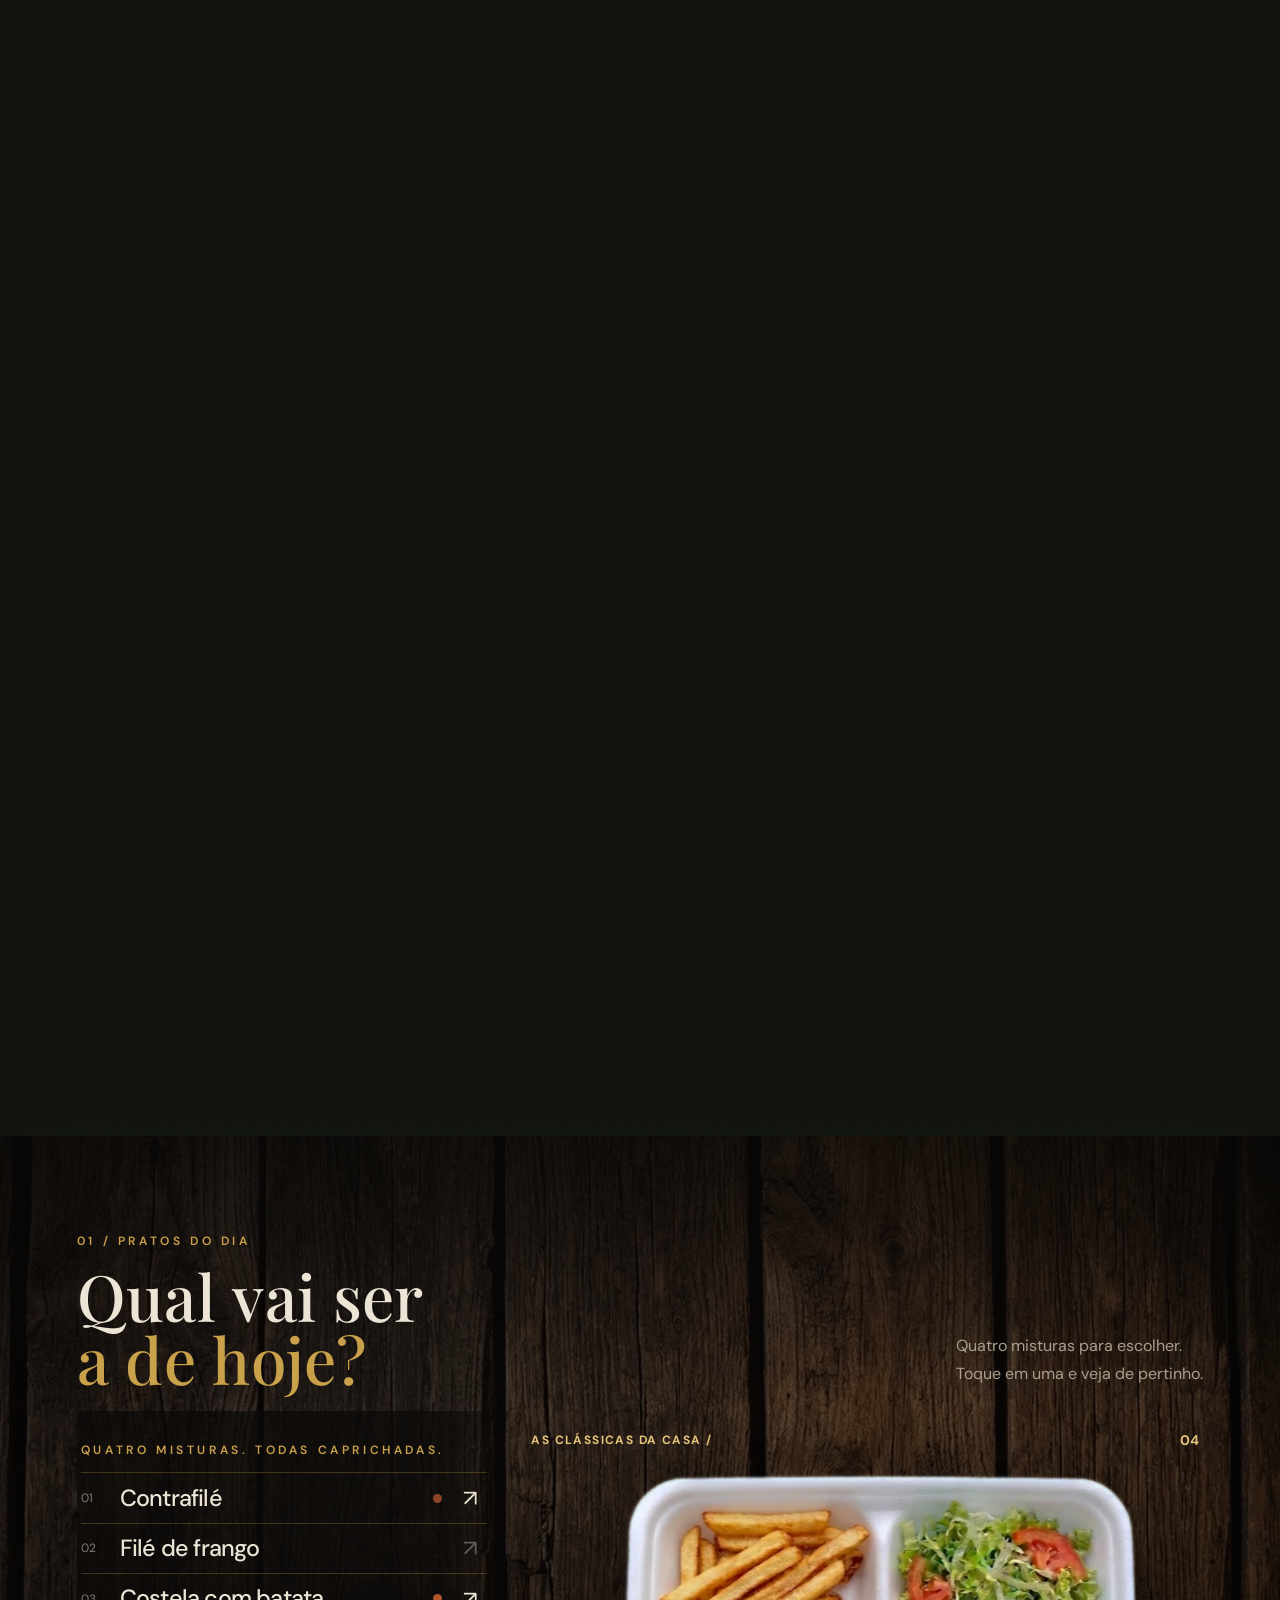
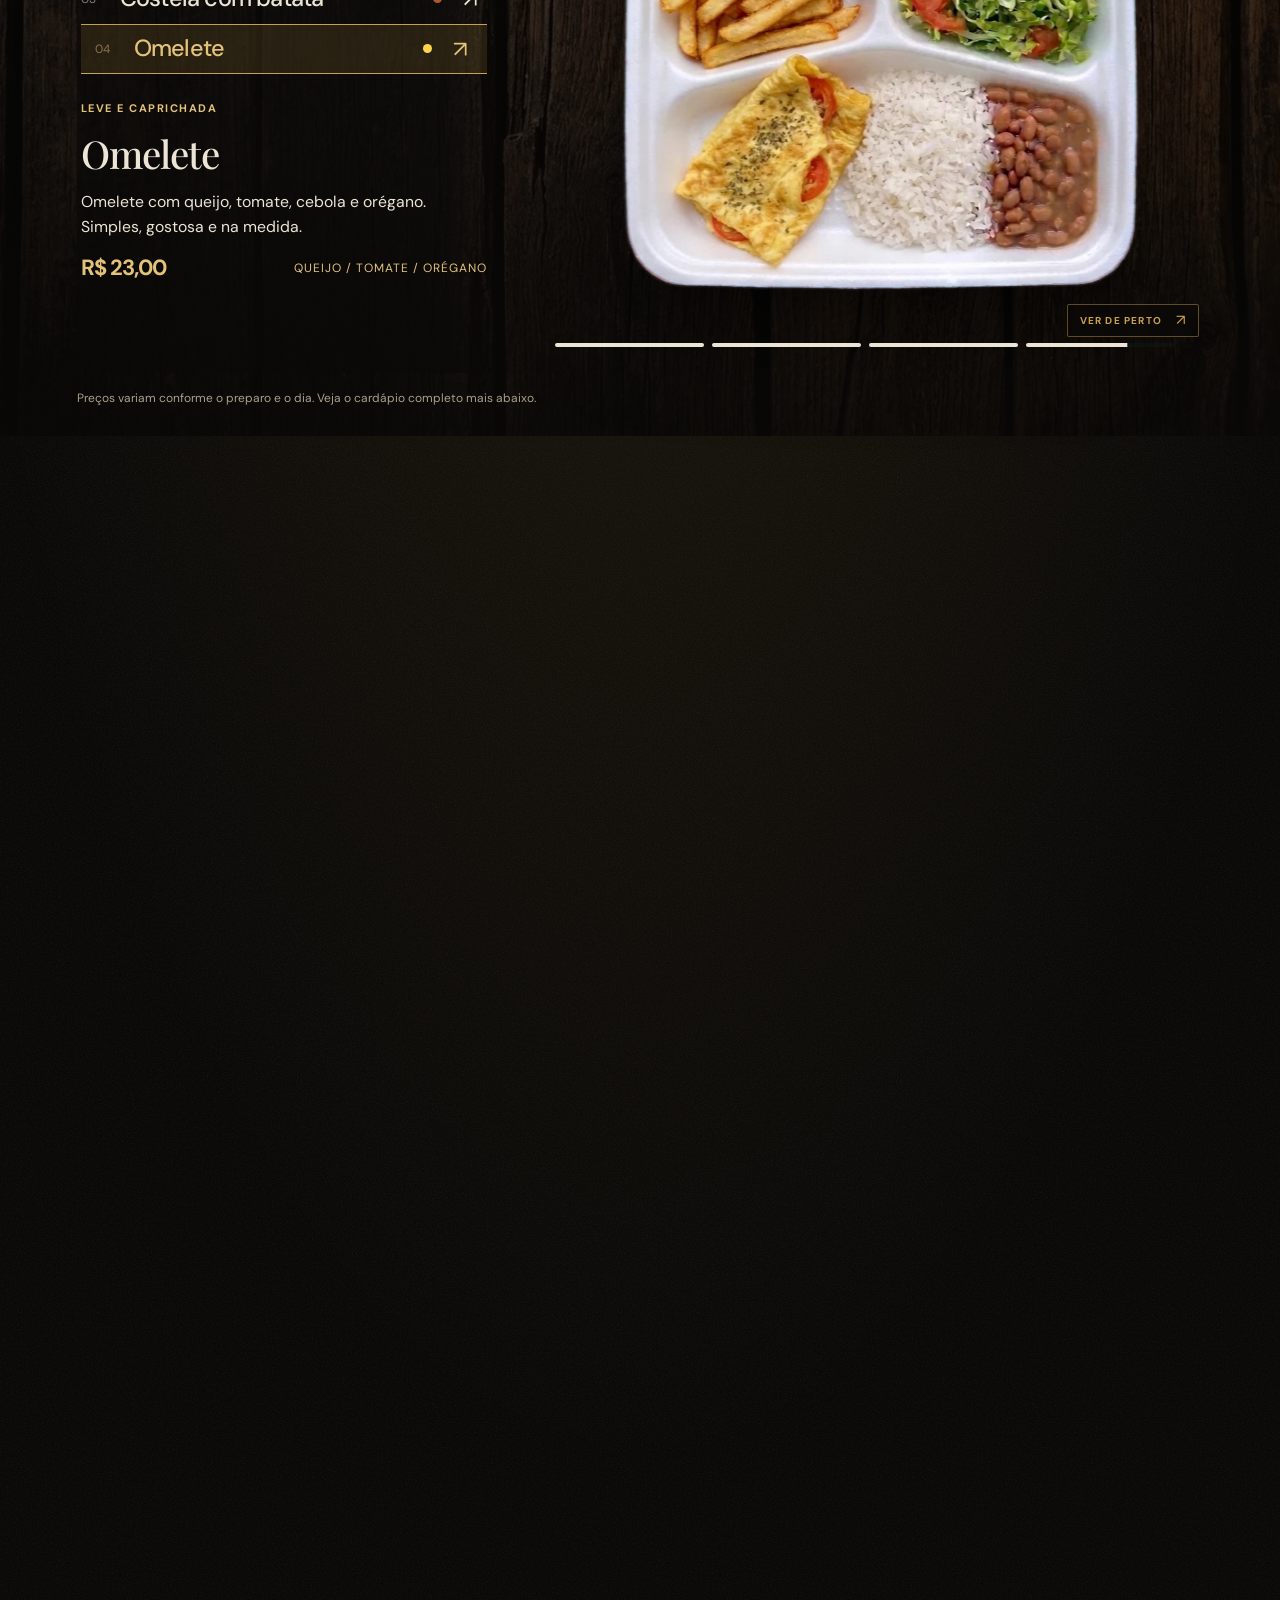
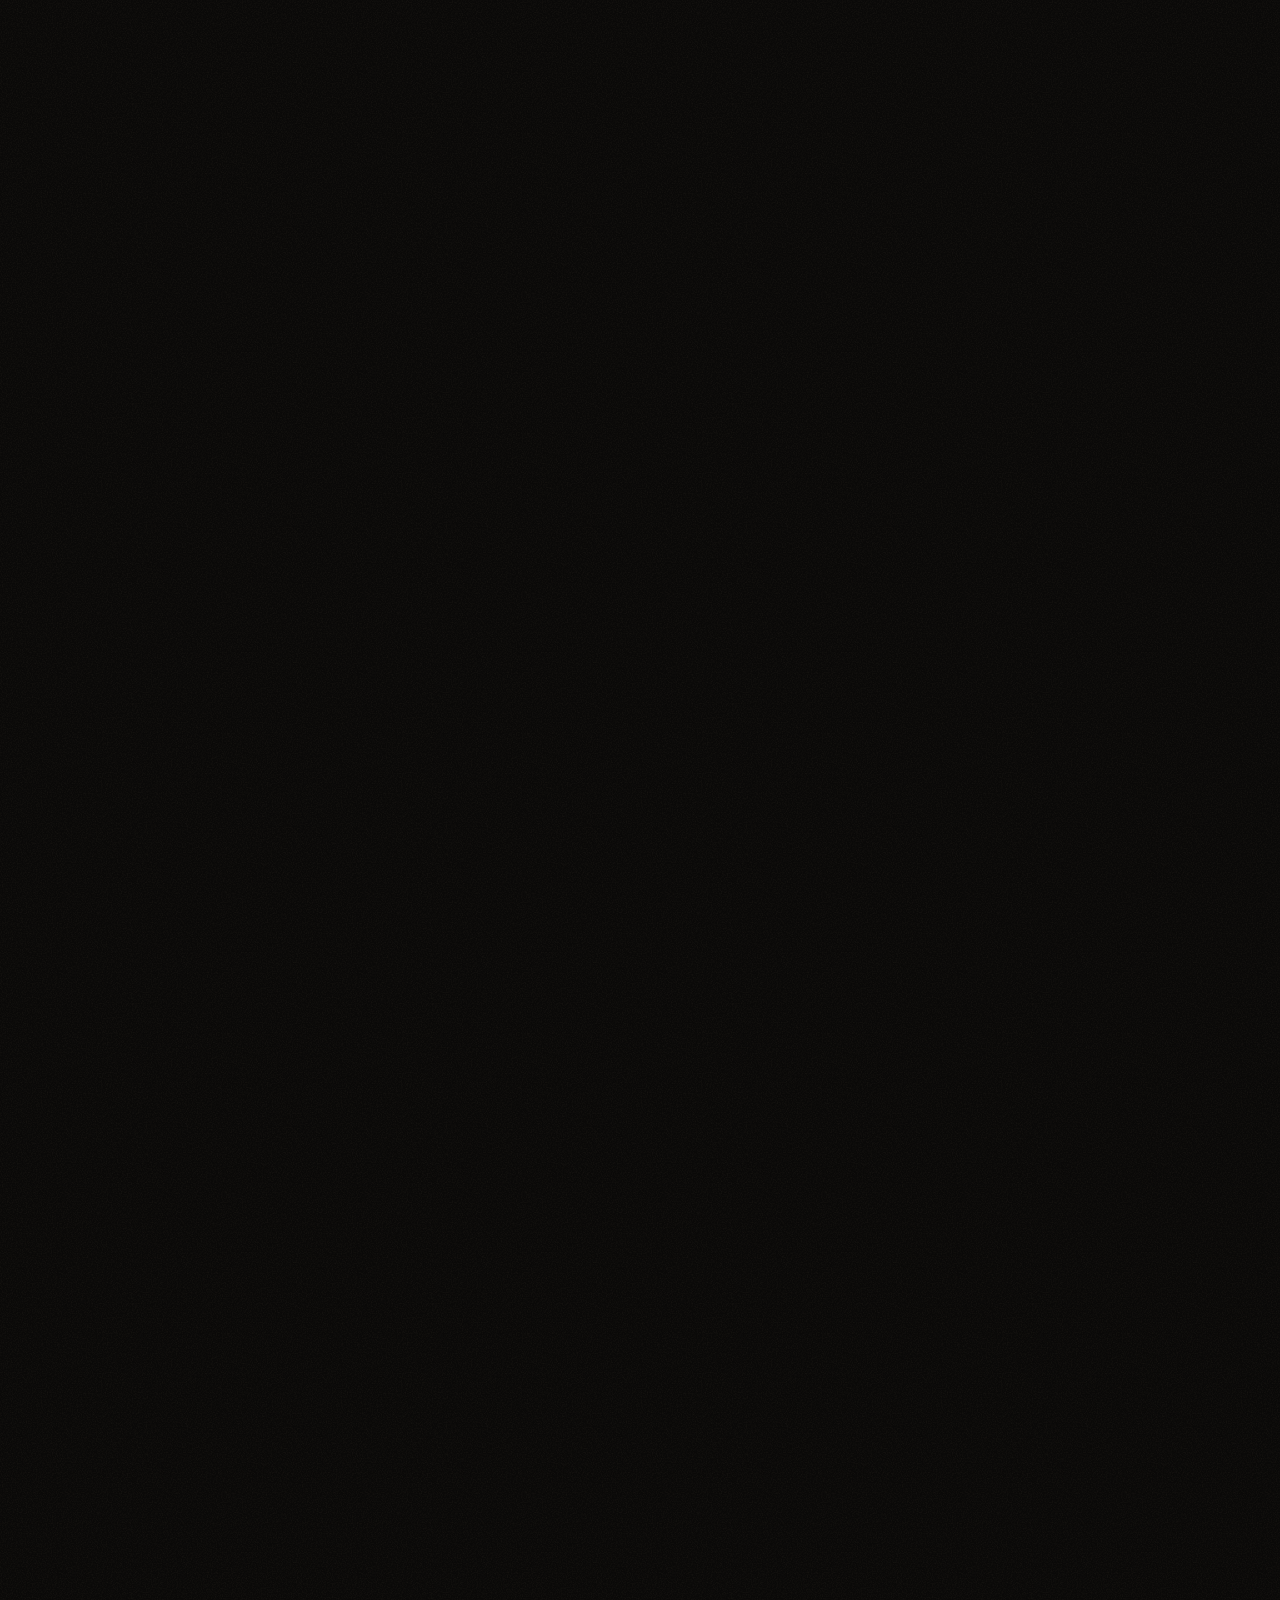
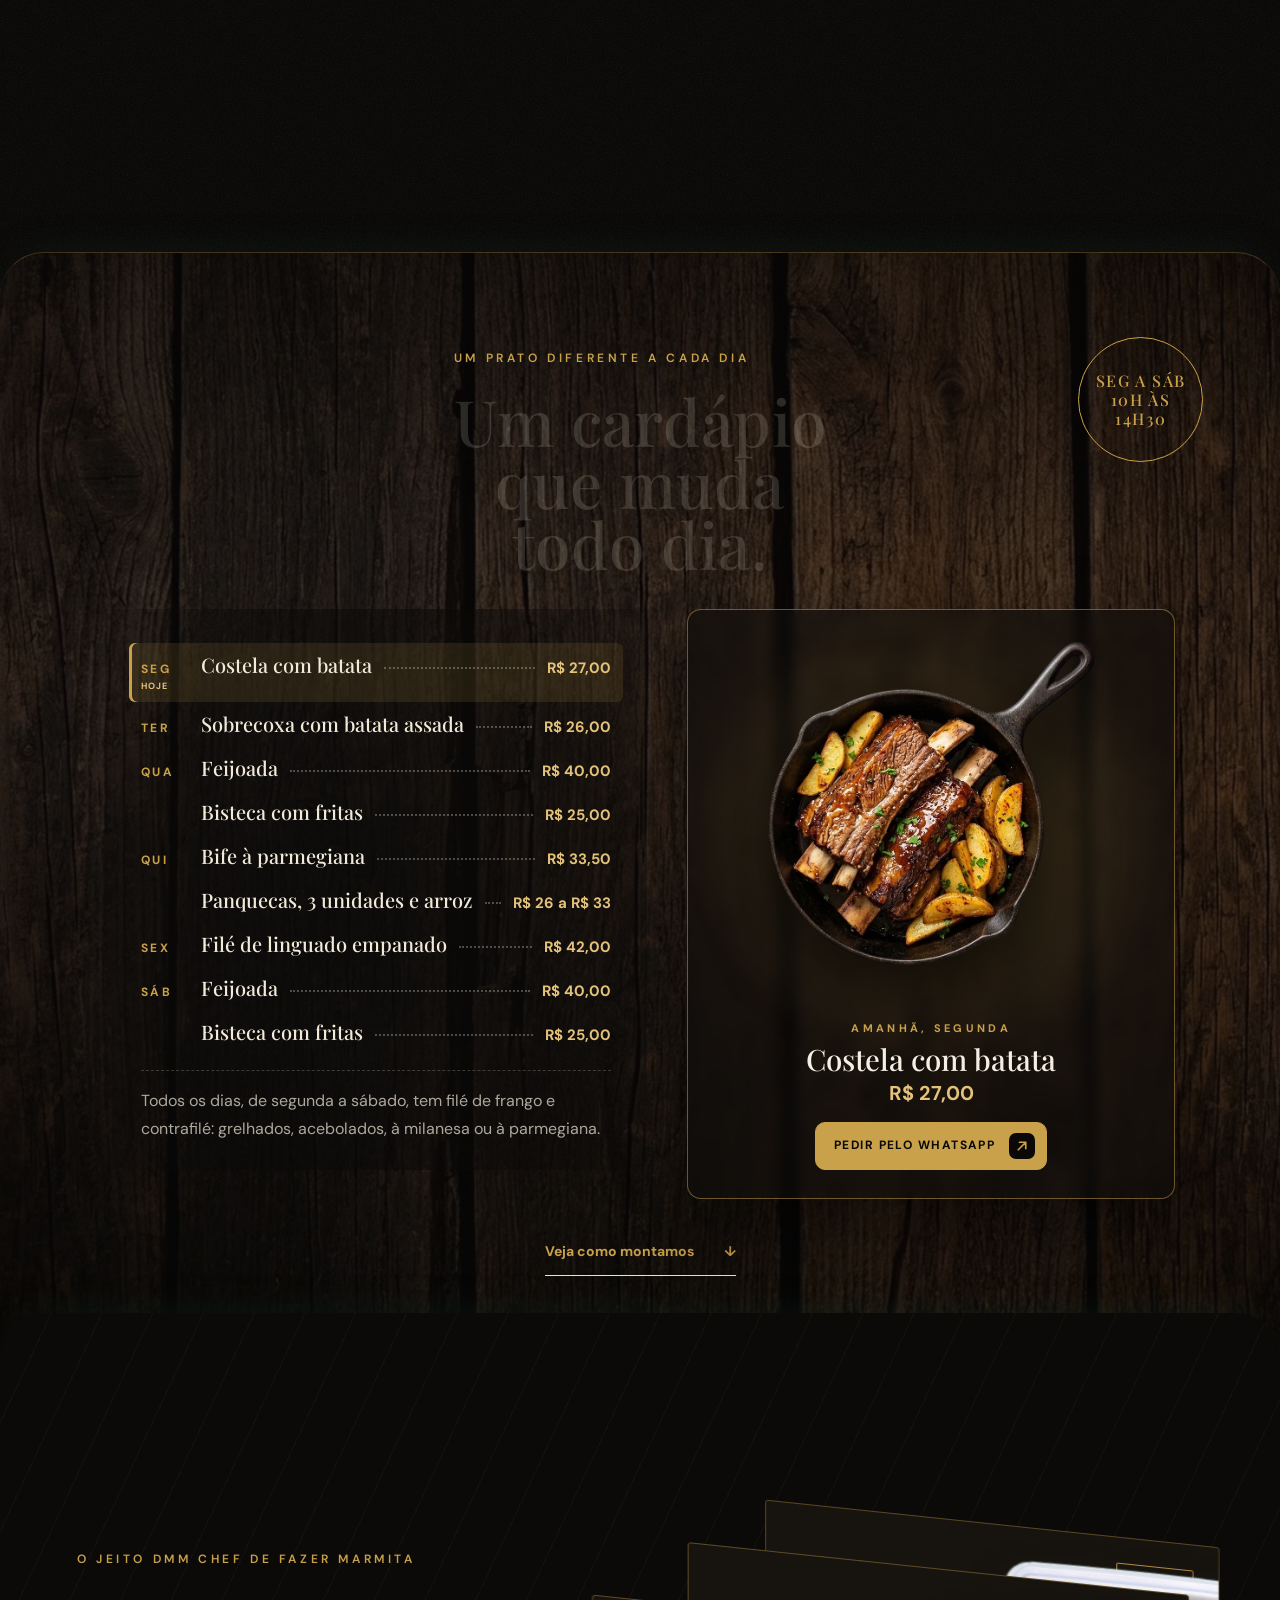
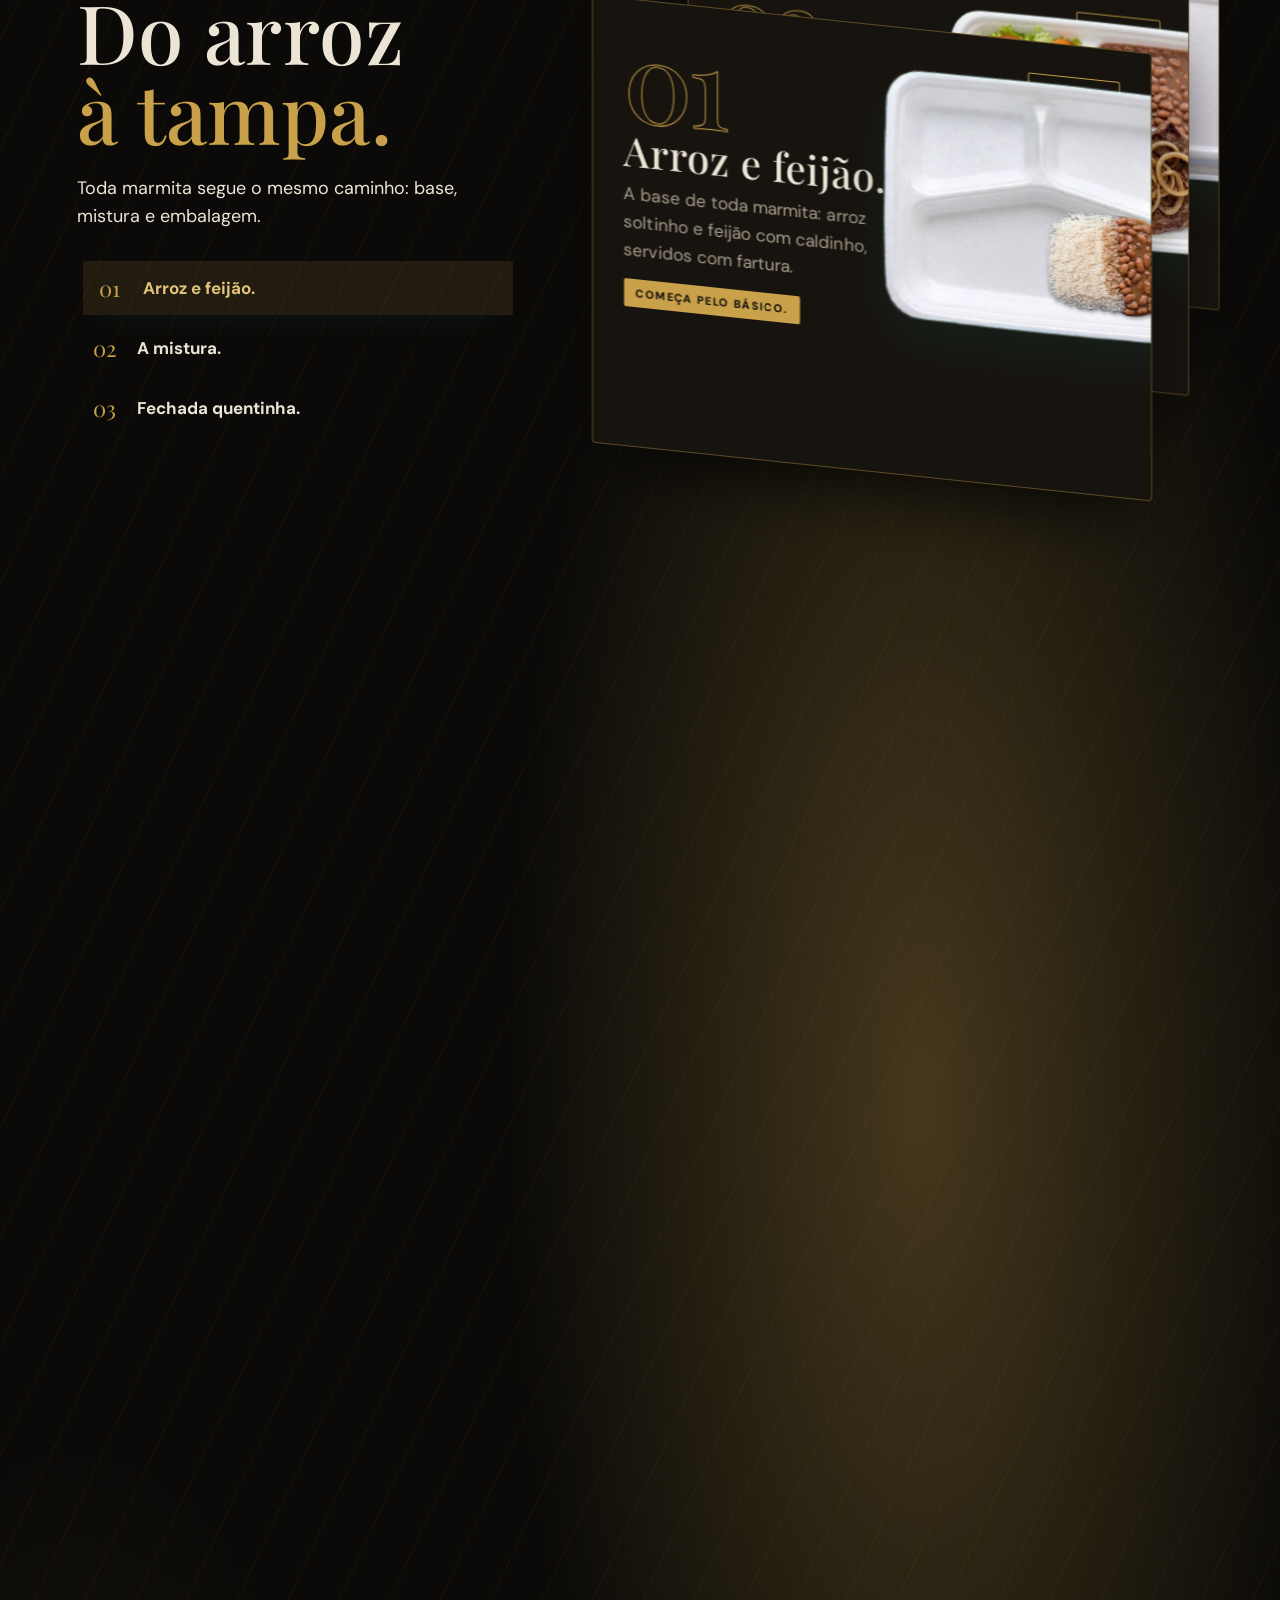
==== commit 869c442c: "Atualiza o endereco para dmm-chef.marisantsx.workers.dev Co-Authored-By: Claude Sonnet 5.5 <noreply@" ====
--- a/index.html
+++ b/index.html
@@ -626,23 +626,23 @@
 event.preventDefault();
 window.open(destination.href, '_blank', 'noopener,noreferrer');
 } catch { /* Leave invalid links to the browser. */ }
-}, true);</script><link rel="canonical" href="https://dmm-chef.mari-s-santosx.workers.dev/">
+}, true);</script><link rel="canonical" href="https://dmm-chef.marisantsx.workers.dev/">
 <link rel="apple-touch-icon" href="img/apple-touch-icon.png">
 <meta property="og:type" content="website">
 <meta property="og:locale" content="pt_BR">
 <meta property="og:site_name" content="DMM Chef">
 <meta property="og:title" content="DMM Chef: marmitas caseiras, de segunda a sábado">
 <meta property="og:description" content="Marmitex de 750 ml com arroz, feijão e a mistura que você escolher. De segunda a sábado, das 10h às 14h30.">
-<meta property="og:url" content="https://dmm-chef.mari-s-santosx.workers.dev/">
-<meta property="og:image" content="https://dmm-chef.mari-s-santosx.workers.dev/img/og.jpg">
+<meta property="og:url" content="https://dmm-chef.marisantsx.workers.dev/">
+<meta property="og:image" content="https://dmm-chef.marisantsx.workers.dev/img/og.jpg">
 <meta property="og:image:width" content="1200">
 <meta property="og:image:height" content="630">
 <meta property="og:image:alt" content="Marmita DMM Chef com arroz, feijão, contrafilé acebolado, batata frita e salada">
 <meta name="twitter:card" content="summary_large_image">
 <meta name="twitter:title" content="DMM Chef: marmitas caseiras, de segunda a sábado">
 <meta name="twitter:description" content="Marmitex de 750 ml com arroz, feijão e a mistura que você escolher. De segunda a sábado, das 10h às 14h30.">
-<meta name="twitter:image" content="https://dmm-chef.mari-s-santosx.workers.dev/img/og.jpg">
-<script type="application/ld+json">{"@context": "https://schema.org", "@type": "Restaurant", "name": "DMM Chef", "description": "Marmitaria caseira: marmitex de 750 ml com arroz, feijão e a mistura que você escolher.", "servesCuisine": ["Brasileira", "Marmita"], "priceRange": "R$ 23 a R$ 42", "sameAs": ["https://www.instagram.com/dmm.chef/"], "url": "https://dmm-chef.mari-s-santosx.workers.dev/", "image": "https://dmm-chef.mari-s-santosx.workers.dev/img/og.jpg", "openingHoursSpecification": [{"@type": "OpeningHoursSpecification", "dayOfWeek": ["Monday", "Tuesday", "Wednesday", "Thursday", "Friday", "Saturday"], "opens": "10:00", "closes": "14:30"}]}</script>
+<meta name="twitter:image" content="https://dmm-chef.marisantsx.workers.dev/img/og.jpg">
+<script type="application/ld+json">{"@context": "https://schema.org", "@type": "Restaurant", "name": "DMM Chef", "description": "Marmitaria caseira: marmitex de 750 ml com arroz, feijão e a mistura que você escolher.", "servesCuisine": ["Brasileira", "Marmita"], "priceRange": "R$ 23 a R$ 42", "sameAs": ["https://www.instagram.com/dmm.chef/"], "url": "https://dmm-chef.marisantsx.workers.dev/", "image": "https://dmm-chef.marisantsx.workers.dev/img/og.jpg", "openingHoursSpecification": [{"@type": "OpeningHoursSpecification", "dayOfWeek": ["Monday", "Tuesday", "Wednesday", "Thursday", "Friday", "Saturday"], "opens": "10:00", "closes": "14:30"}]}</script>
 <link rel="preload" as="image" href="img/feijoada/mesa.webp?v=20261126ze" type="image/webp" fetchpriority="high">
 <link rel="preload" as="image" href="img/feijoada/panela.webp?v=20261126ze" type="image/webp">
 <link rel="stylesheet" href="fonts/playfair.css?v=20261126ze">
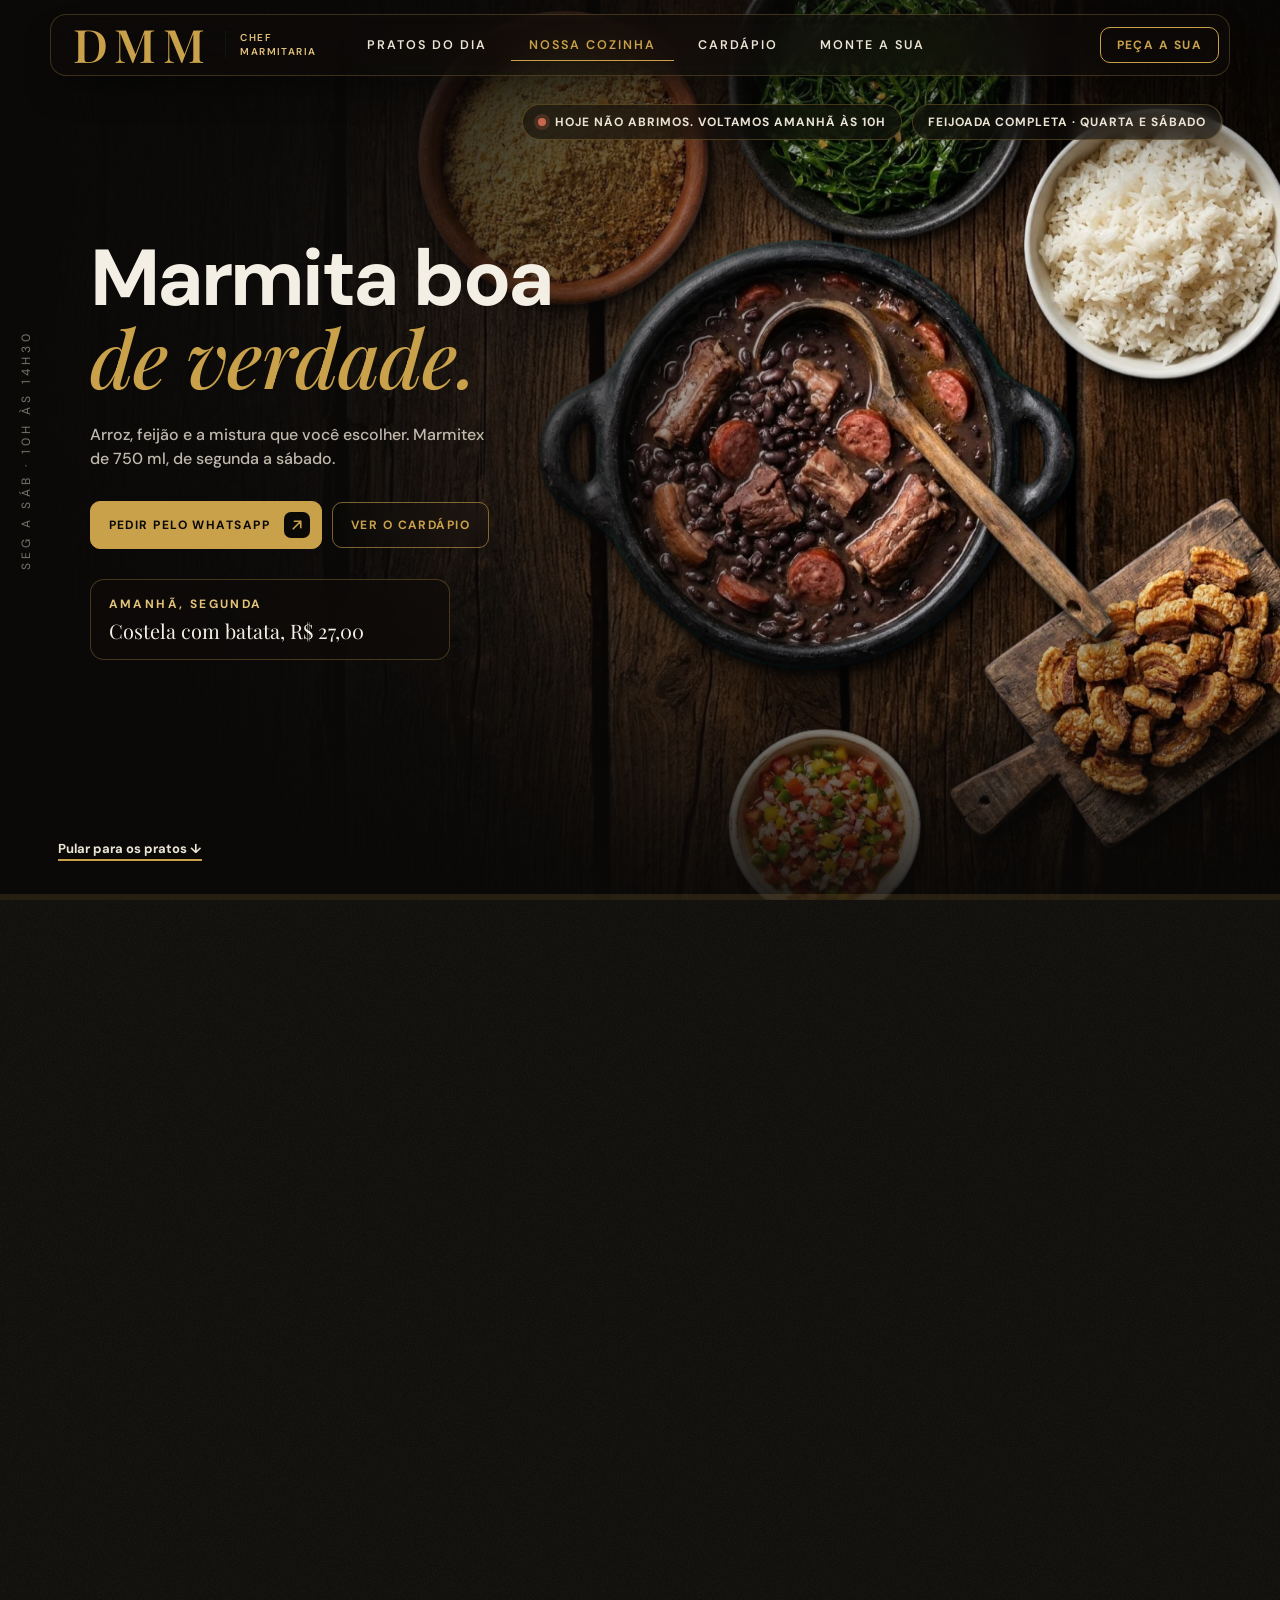
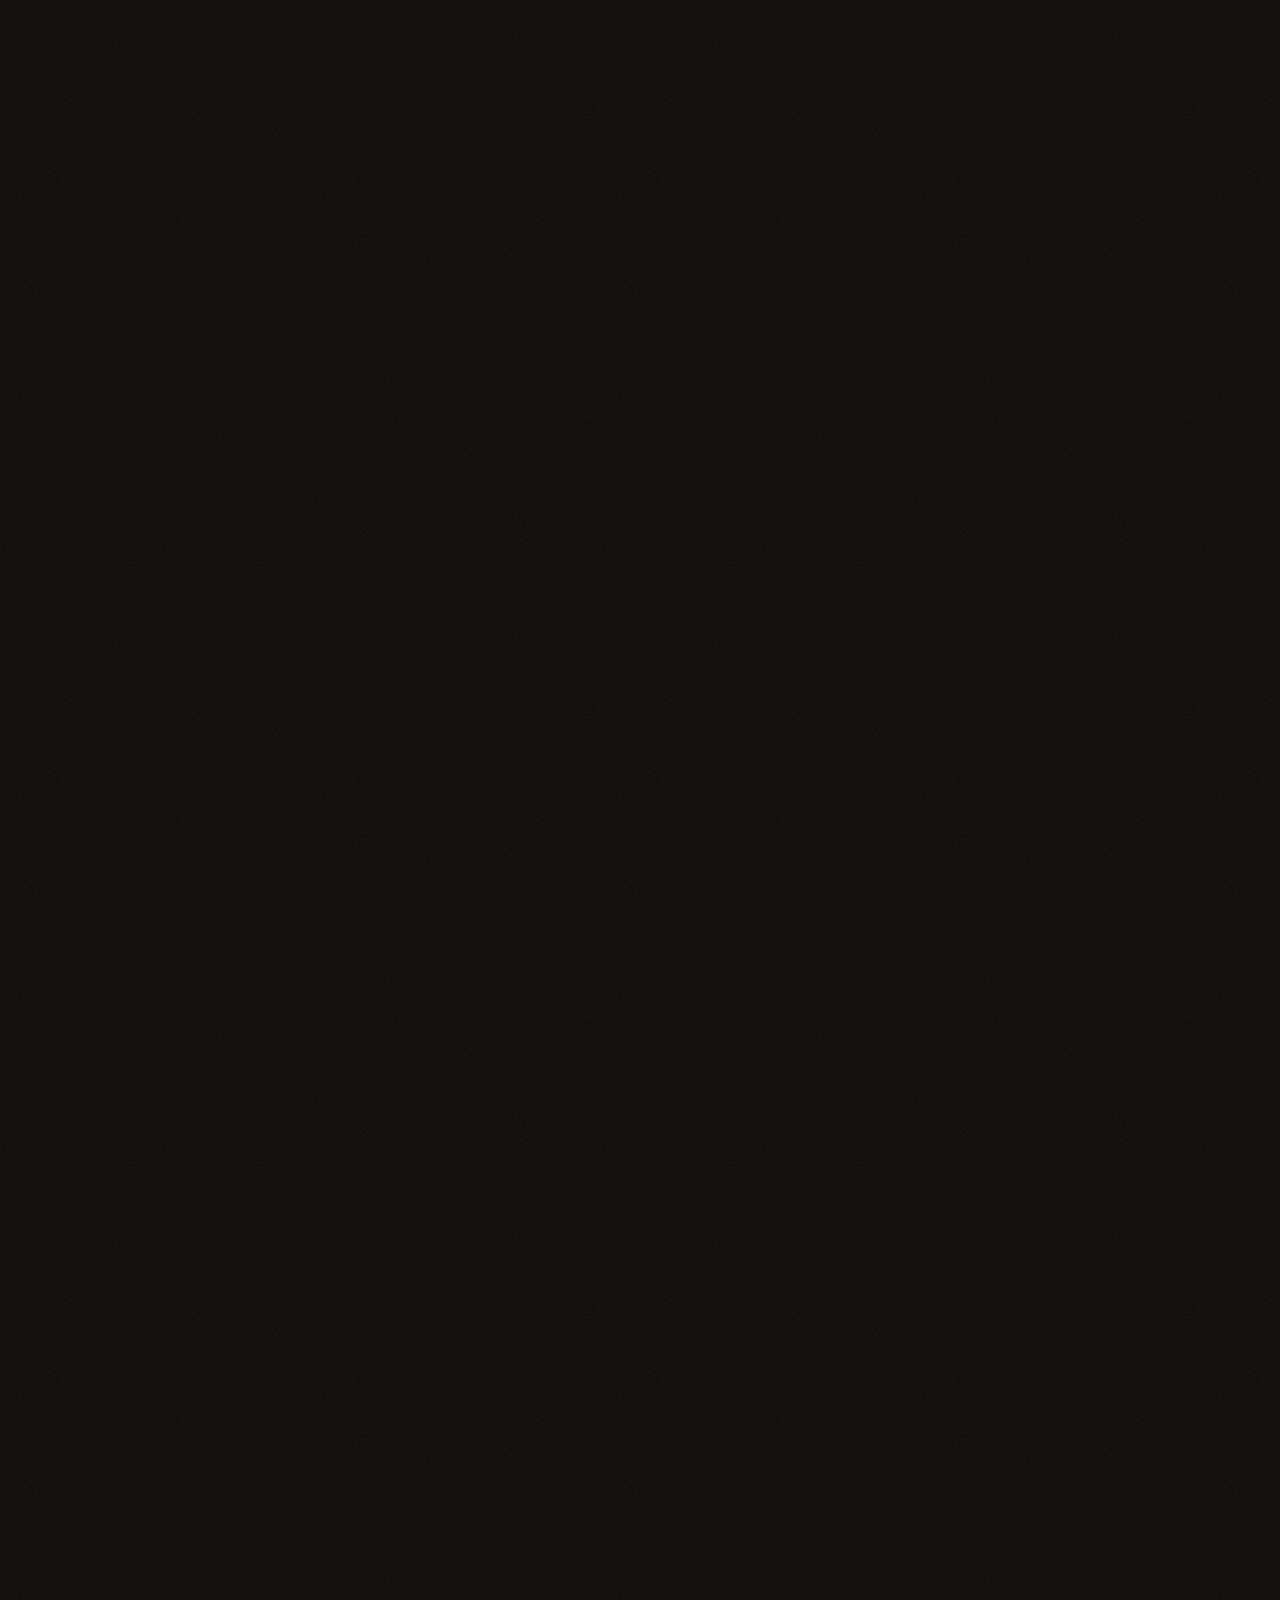
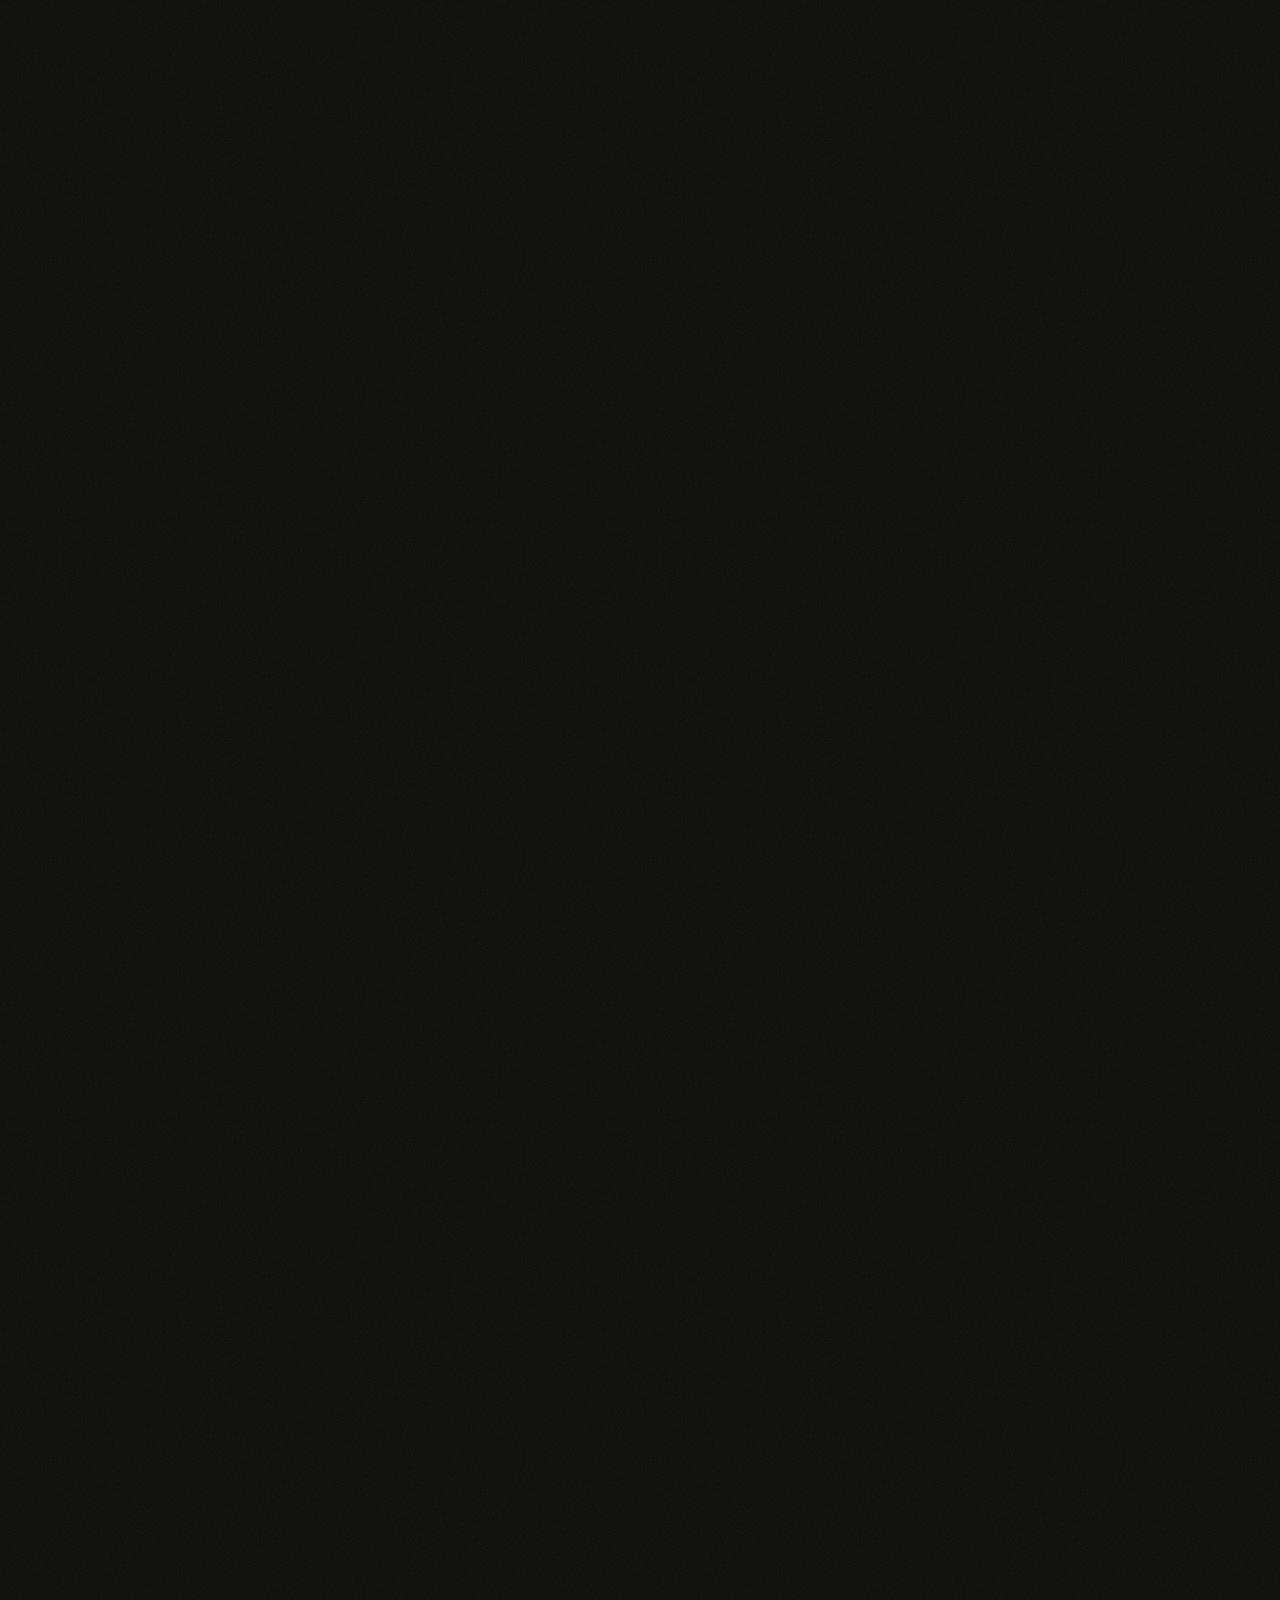
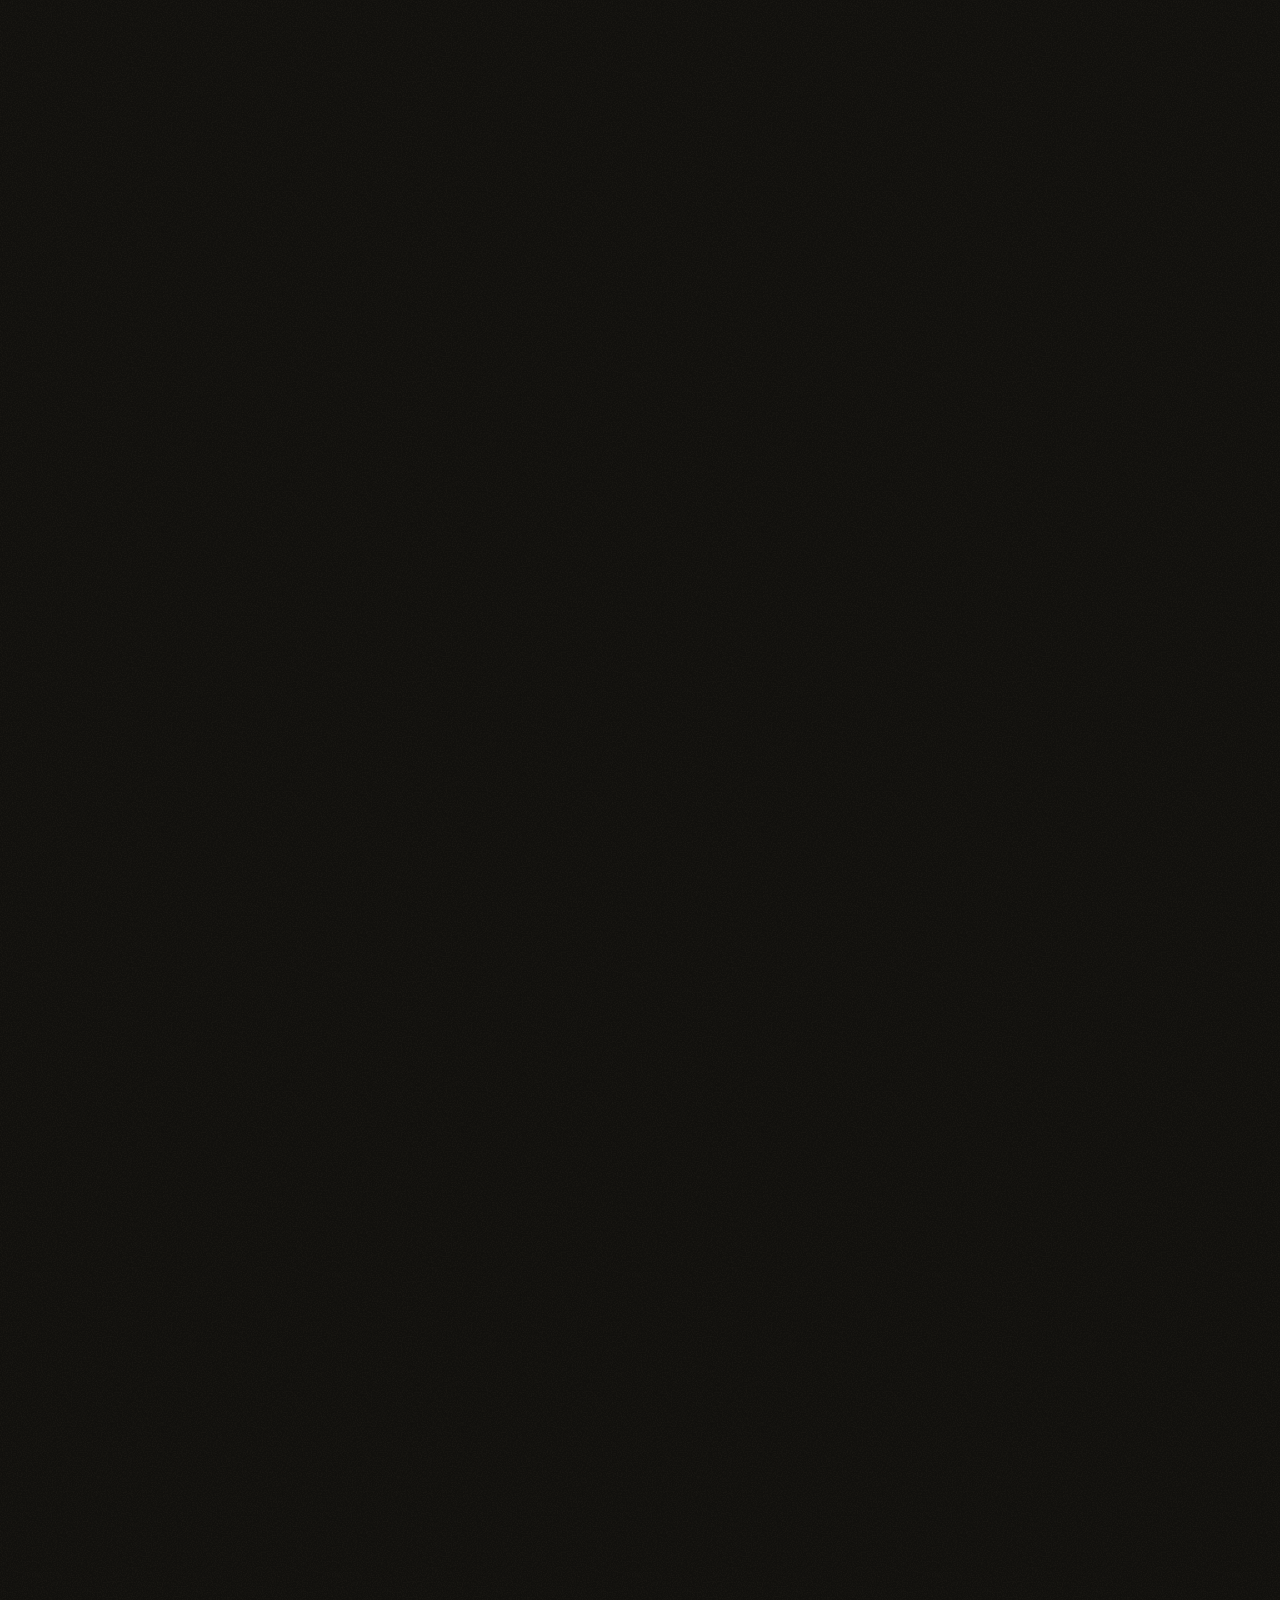
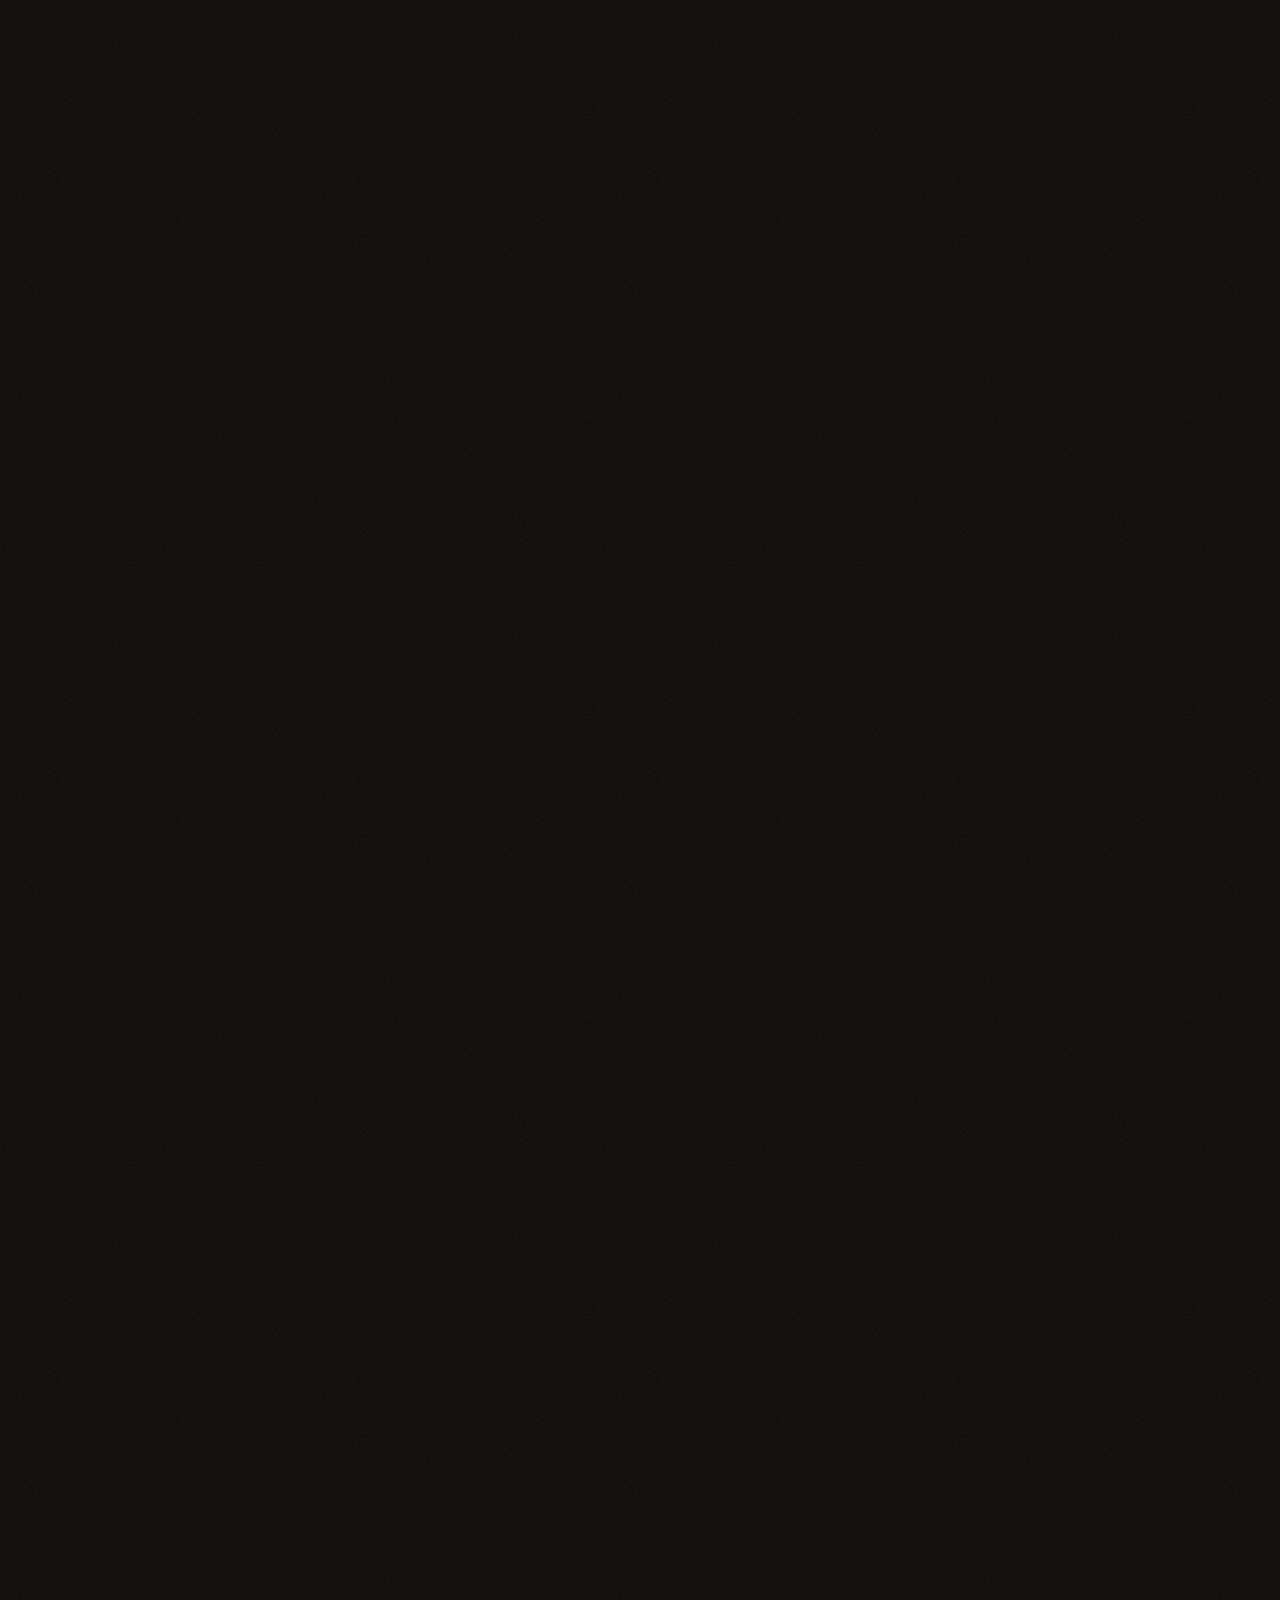
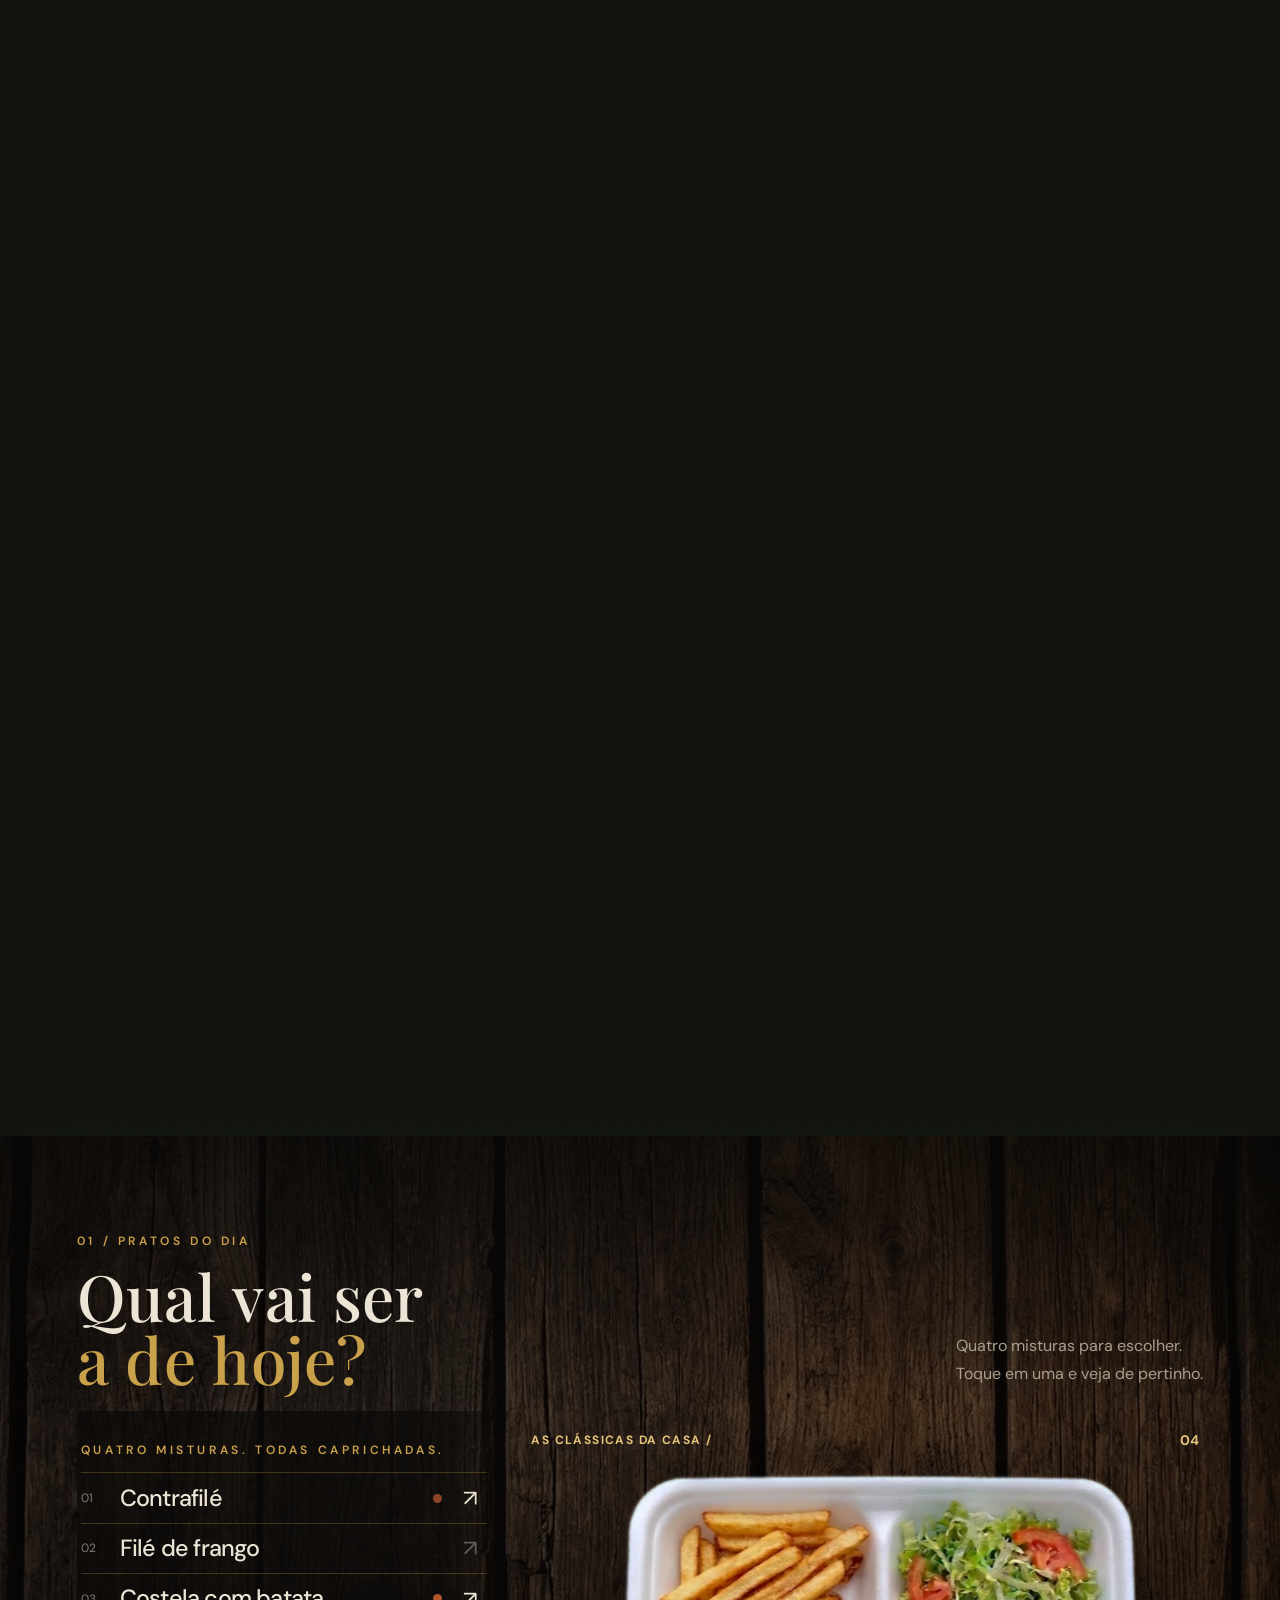
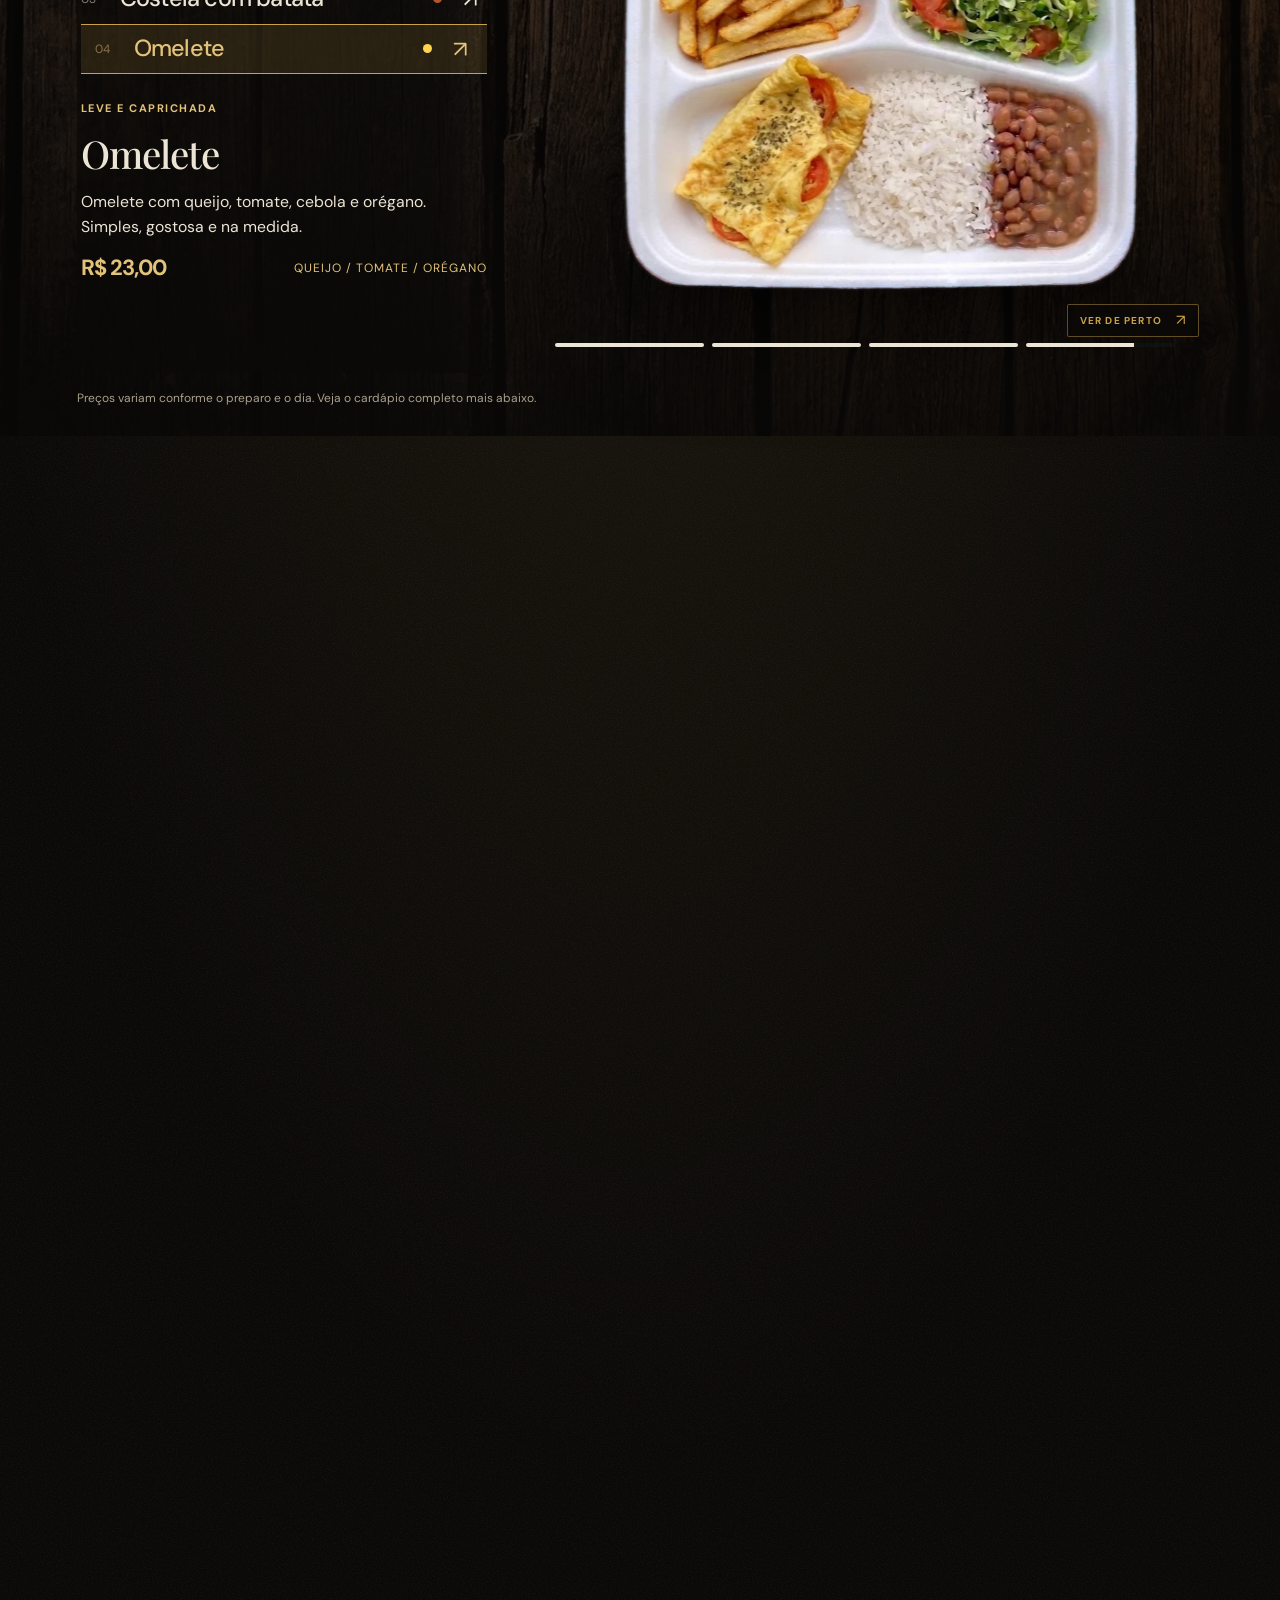
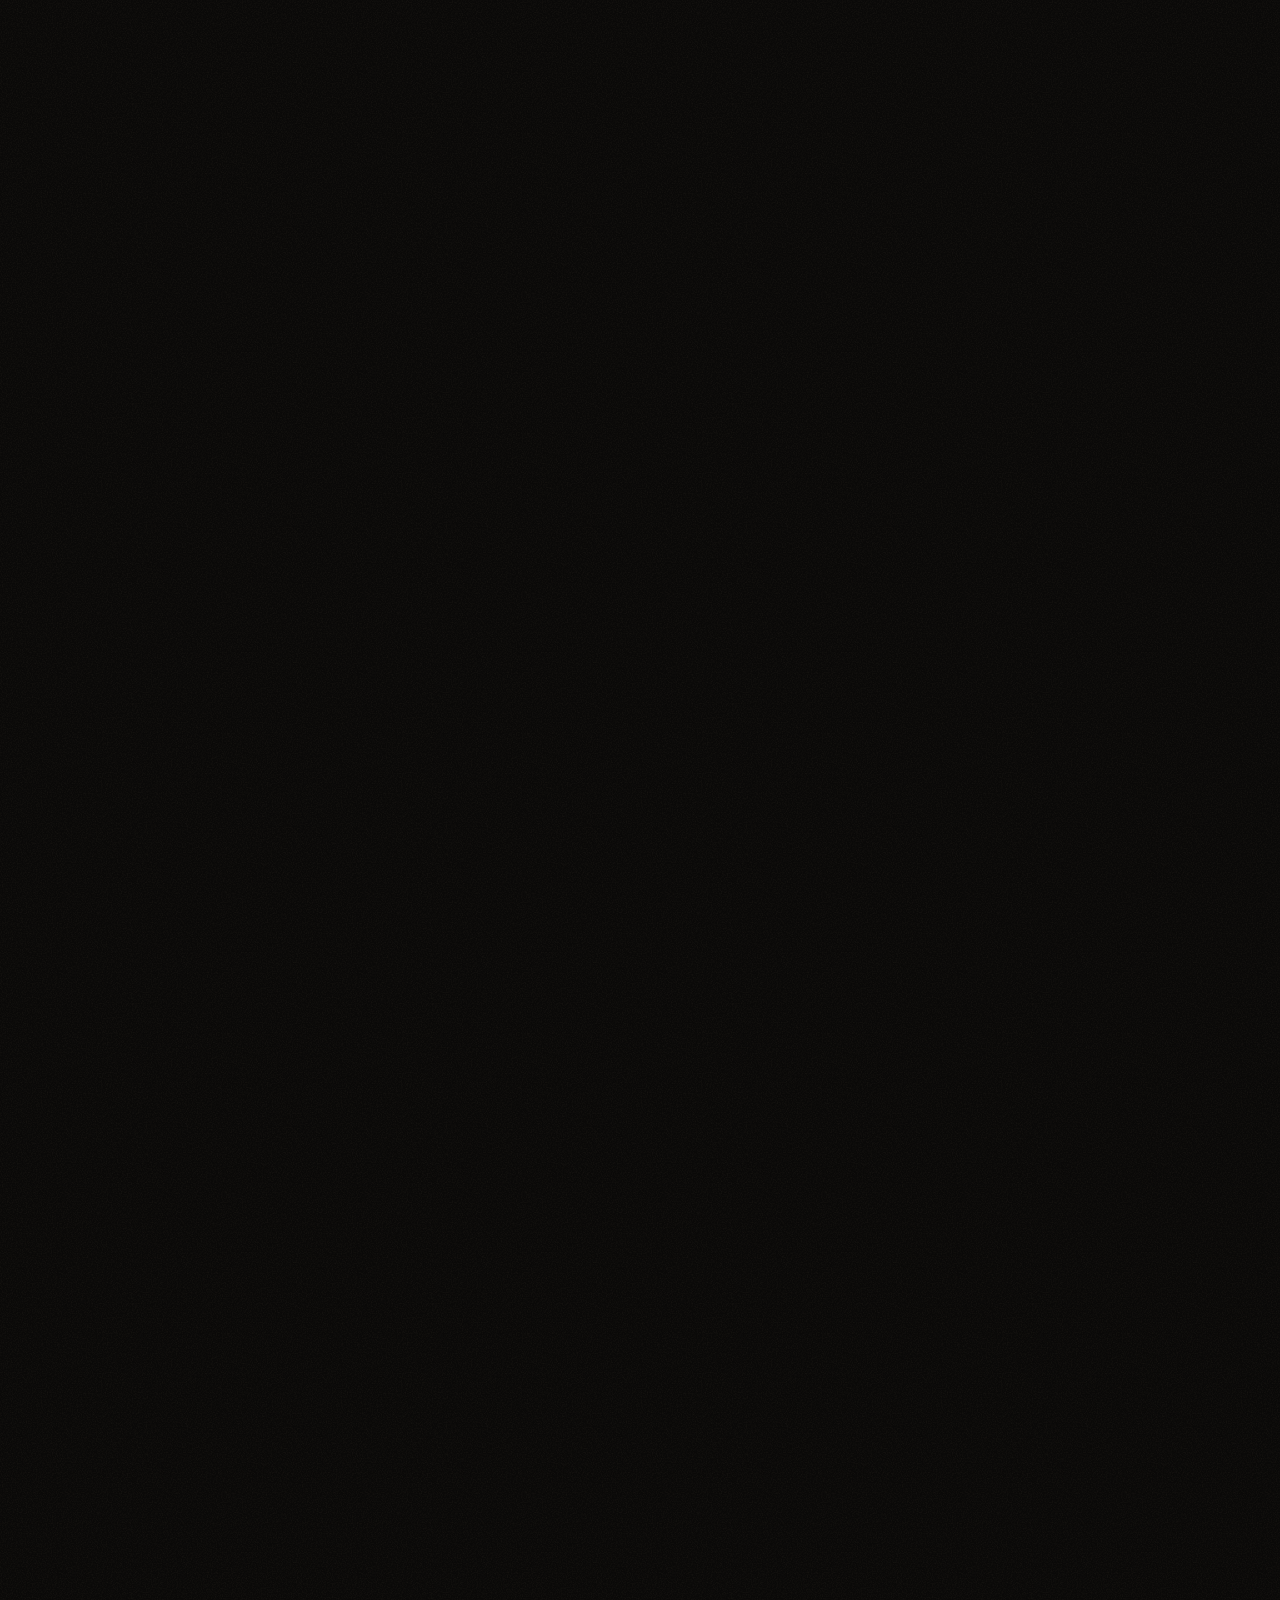
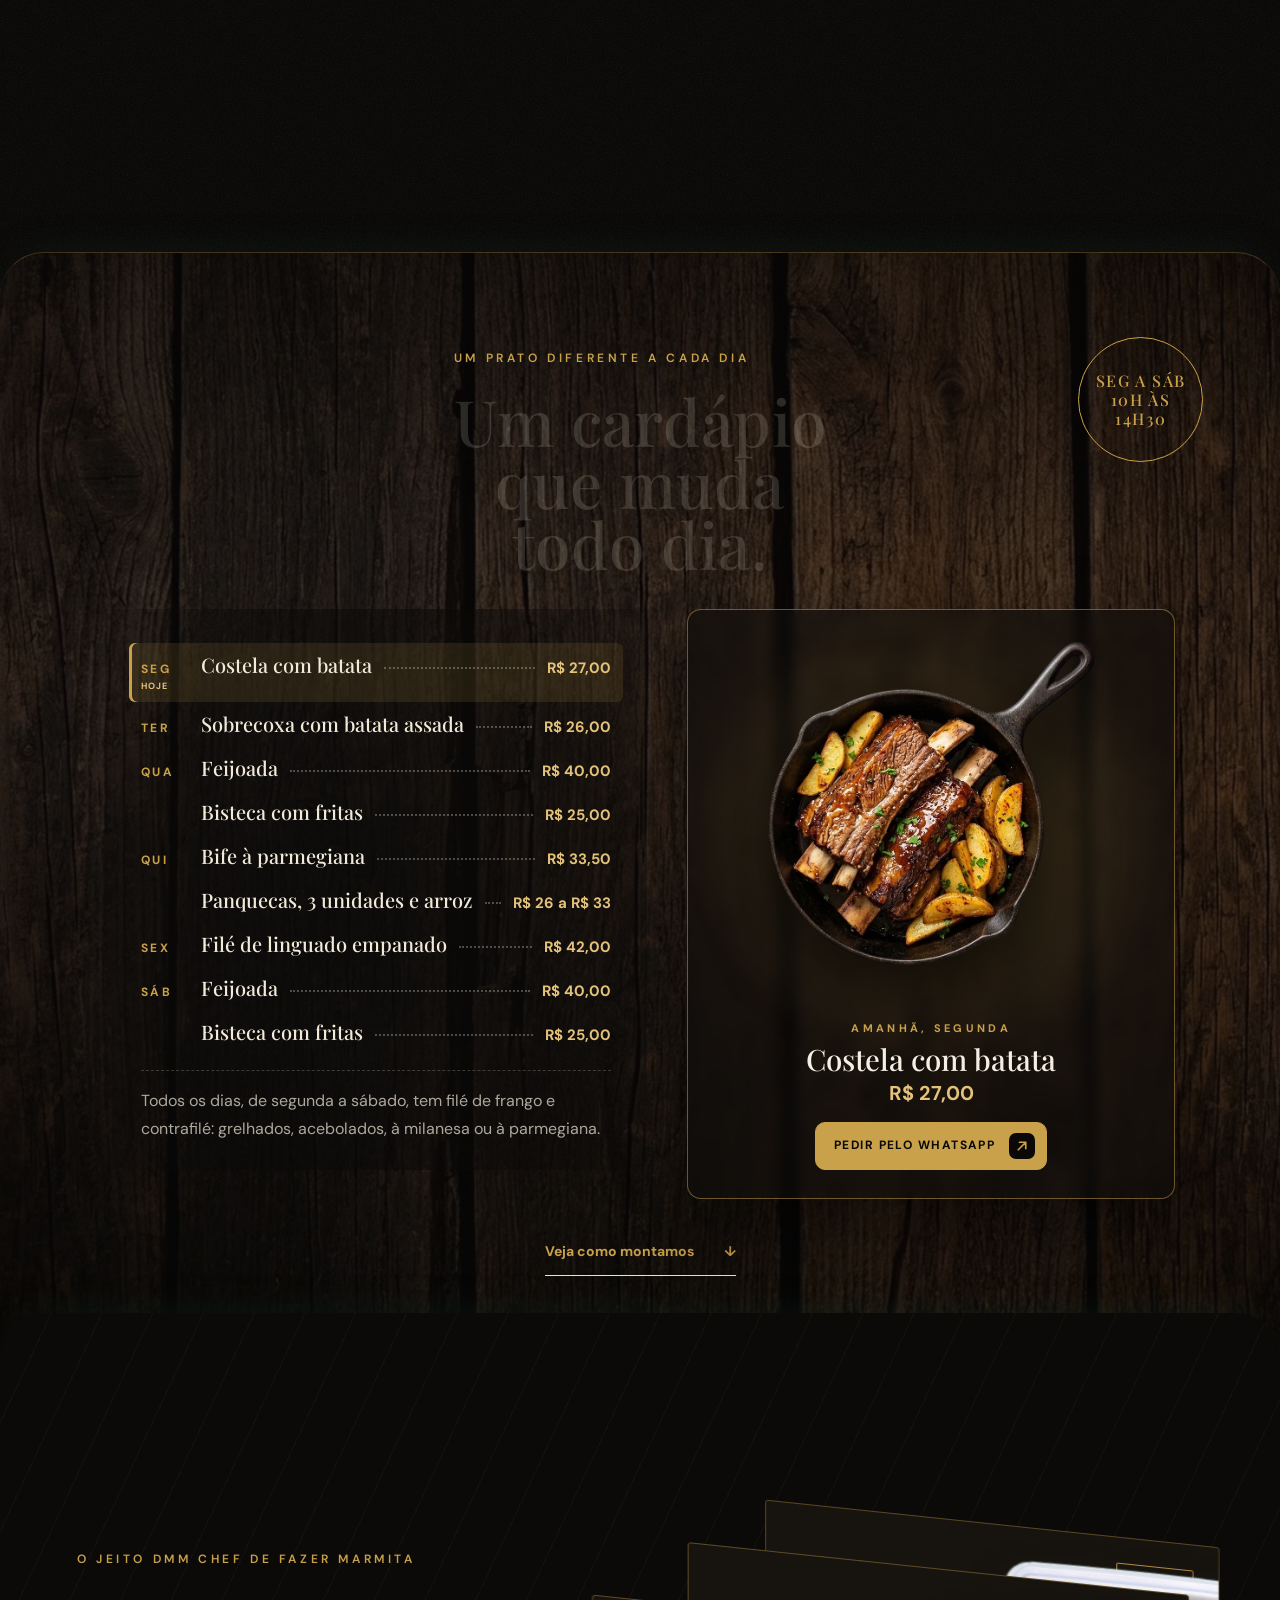
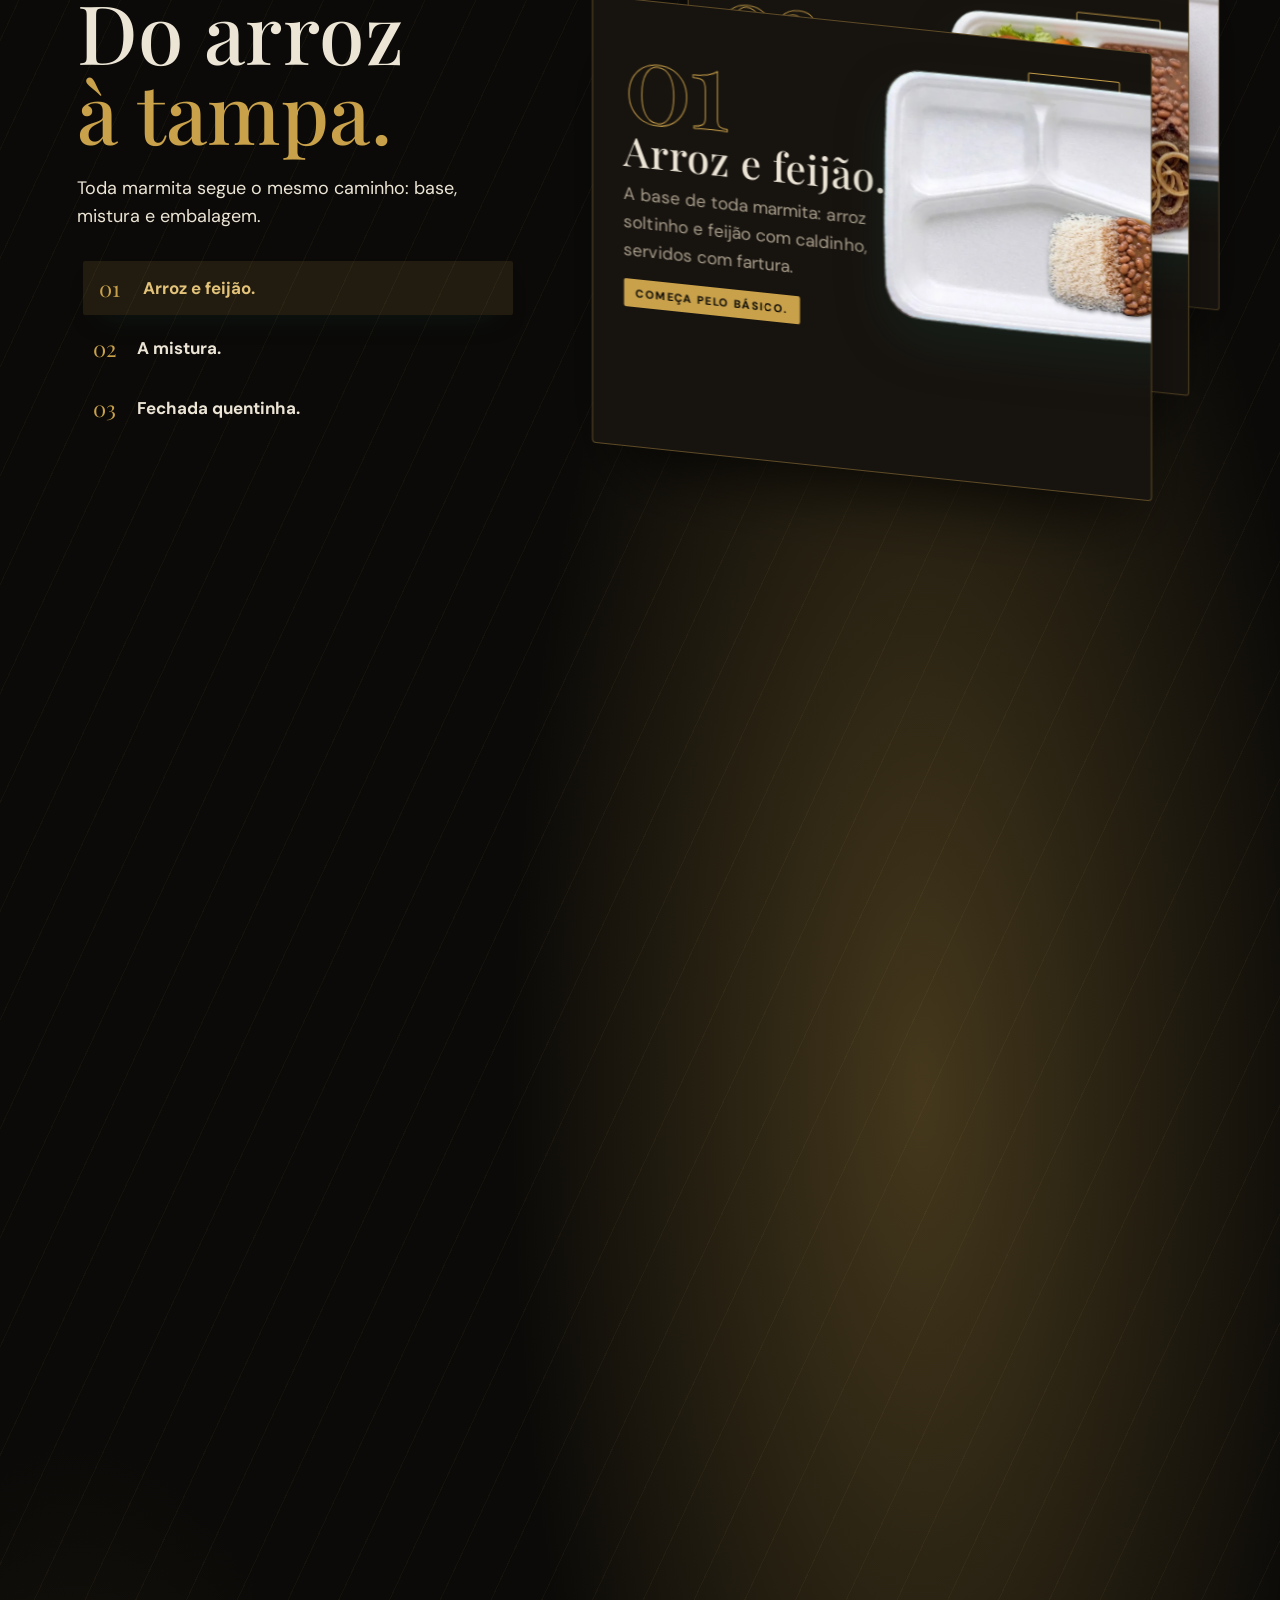
==== commit 24c93a77: "Celular: texto da historia nao cobre mais a marmita e etiqueta 'encerramos' menor Co-Authored-By: Cl" ====
--- a/index.html
+++ b/index.html
@@ -643,11 +643,11 @@
 <meta name="twitter:description" content="Marmitex de 750 ml com arroz, feijão e a mistura que você escolher. De segunda a sábado, das 10h às 14h30.">
 <meta name="twitter:image" content="https://dmm-chef.marisantsx.workers.dev/img/og.jpg">
 <script type="application/ld+json">{"@context": "https://schema.org", "@type": "Restaurant", "name": "DMM Chef", "description": "Marmitaria caseira: marmitex de 750 ml com arroz, feijão e a mistura que você escolher.", "servesCuisine": ["Brasileira", "Marmita"], "priceRange": "R$ 23 a R$ 42", "sameAs": ["https://www.instagram.com/dmm.chef/"], "url": "https://dmm-chef.marisantsx.workers.dev/", "image": "https://dmm-chef.marisantsx.workers.dev/img/og.jpg", "openingHoursSpecification": [{"@type": "OpeningHoursSpecification", "dayOfWeek": ["Monday", "Tuesday", "Wednesday", "Thursday", "Friday", "Saturday"], "opens": "10:00", "closes": "14:30"}]}</script>
-<link rel="preload" as="image" href="img/feijoada/mesa.webp?v=20261126ze" type="image/webp" fetchpriority="high">
-<link rel="preload" as="image" href="img/feijoada/panela.webp?v=20261126ze" type="image/webp">
-<link rel="stylesheet" href="fonts/playfair.css?v=20261126ze">
-<link rel="stylesheet" href="css/dmm.css?v=20261126ze">
-<link rel="stylesheet" href="css/tema-dourado.css?v=20261126ze">
+<link rel="preload" as="image" href="img/feijoada/mesa.webp?v=20261126zg" type="image/webp" fetchpriority="high">
+<link rel="preload" as="image" href="img/feijoada/panela.webp?v=20261126zg" type="image/webp">
+<link rel="stylesheet" href="fonts/playfair.css?v=20261126zg">
+<link rel="stylesheet" href="css/dmm.css?v=20261126zg">
+<link rel="stylesheet" href="css/tema-dourado.css?v=20261126zg">
 </head>
 <body>
 <a class="skip-link" href="#collection">Pular a animação e ver os pratos</a>
@@ -659,7 +659,7 @@
 <main>
   <section id="story" aria-label="Como a marmita DMM Chef é montada">
     <div id="stage">
-      <div class="dm-fj" id="dm-fj" aria-hidden="true"><div class="fj-stage"><img class="fj-mesa" src="img/feijoada/mesa.webp?v=20261126ze" alt="" width="2064" height="1152" fetchpriority="high" decoding="async"><div class="fj-layer" data-fj="torresmo" style="--i:4;left:78.828%;top:54.688%;width:21.172%;height:43.056%"><img class="fj-in" src="img/feijoada/torresmo.webp?v=20261126ze" alt="" width="437" height="496" decoding="async"></div><div class="fj-layer" data-fj="vinagrete" style="--i:5;left:64.826%;top:80.208%;width:15.504%;height:19.792%"><img class="fj-in" src="img/feijoada/vinagrete.webp?v=20261126ze" alt="" width="320" height="228" decoding="async"></div><div class="fj-layer" data-fj="farofa" style="--i:3;left:45.203%;top:0.26%;width:22.287%;height:40.104%"><img class="fj-in" src="img/feijoada/farofa.webp?v=20261126ze" alt="" width="460" height="462" decoding="async"></div><div class="fj-layer" data-fj="couve" style="--i:2;left:64.583%;top:0.0%;width:23.207%;height:33.073%"><img class="fj-in" src="img/feijoada/couve.webp?v=20261126ze" alt="" width="479" height="381" decoding="async"></div><div class="fj-layer" data-fj="arroz" style="--i:1;left:83.14%;top:11.111%;width:16.86%;height:37.413%"><img class="fj-in" src="img/feijoada/arroz.webp?v=20261126ze" alt="" width="348" height="431" decoding="async"></div><div class="fj-layer" data-fj="panela" style="--i:0;left:52.519%;top:25.434%;width:40.698%;height:57.465%"><img class="fj-in" src="img/feijoada/panela.webp?v=20261126ze" alt="" width="840" height="662" decoding="async"></div><canvas class="fj-steam"></canvas></div><div class="fj-shade"></div><div class="fj-dim"></div><div class="fj-shade2"></div></div>
+      <div class="dm-fj" id="dm-fj" aria-hidden="true"><div class="fj-stage"><img class="fj-mesa" src="img/feijoada/mesa.webp?v=20261126zg" alt="" width="2064" height="1152" fetchpriority="high" decoding="async"><div class="fj-layer" data-fj="torresmo" style="--i:4;left:78.828%;top:54.688%;width:21.172%;height:43.056%"><img class="fj-in" src="img/feijoada/torresmo.webp?v=20261126zg" alt="" width="437" height="496" decoding="async"></div><div class="fj-layer" data-fj="vinagrete" style="--i:5;left:64.826%;top:80.208%;width:15.504%;height:19.792%"><img class="fj-in" src="img/feijoada/vinagrete.webp?v=20261126zg" alt="" width="320" height="228" decoding="async"></div><div class="fj-layer" data-fj="farofa" style="--i:3;left:45.203%;top:0.26%;width:22.287%;height:40.104%"><img class="fj-in" src="img/feijoada/farofa.webp?v=20261126zg" alt="" width="460" height="462" decoding="async"></div><div class="fj-layer" data-fj="couve" style="--i:2;left:64.583%;top:0.0%;width:23.207%;height:33.073%"><img class="fj-in" src="img/feijoada/couve.webp?v=20261126zg" alt="" width="479" height="381" decoding="async"></div><div class="fj-layer" data-fj="arroz" style="--i:1;left:83.14%;top:11.111%;width:16.86%;height:37.413%"><img class="fj-in" src="img/feijoada/arroz.webp?v=20261126zg" alt="" width="348" height="431" decoding="async"></div><div class="fj-layer" data-fj="panela" style="--i:0;left:52.519%;top:25.434%;width:40.698%;height:57.465%"><img class="fj-in" src="img/feijoada/panela.webp?v=20261126zg" alt="" width="840" height="662" decoding="async"></div><canvas class="fj-steam"></canvas></div><div class="fj-shade"></div><div class="fj-dim"></div><div class="fj-shade2"></div></div>
       <div class="dm-chips" aria-hidden="false"><span class="dm-chip dm-chip-status"><i aria-hidden="true"></i><span data-cfg="status">Confira se estamos abertos</span></span><span class="dm-chip">Feijoada completa · quarta e sábado</span></div>
       <p class="dm-side" aria-hidden="true">Seg a Sáb · 10h às 14h30</p>
       <div class="dm-word" aria-hidden="true">DMM</div>
@@ -743,7 +743,7 @@
       <div class="section-heading"><div><p class="eyebrow">01 / PRATOS DO DIA</p><h2>Qual vai ser<br><em>a de hoje?</em></h2></div><p>Quatro misturas para escolher.<br>Toque em uma e veja de pertinho.</p></div>
       <div class="flavour-room" id="flavour-room" data-selected="0">
         <button class="room-photo" id="room-photo" aria-label="Ver de perto: Contrafilé">
-          <img class="room-image is-active" id="pink-image" src="img/marmita/prato-0.webp?v=20261126ze" loading="eager" decoding="async" width="842" height="686" alt="Marmita DMM Chef de cima, em bandeja de isopor, com arroz, feijão, contrafilé com cebola, batata frita e salada" data-room-image="0"><img class="room-image" id="choco-image" src="img/marmita/prato-1.webp?v=20261126ze" loading="eager" decoding="async" width="842" height="686" alt="Marmita DMM Chef de cima, em bandeja de isopor, com filé de frango à milanesa, batata frita, salada, arroz e feijão" data-room-image="1" aria-hidden="true"><img class="room-image" id="pistachio-image" src="img/marmita/prato-2.webp?v=20261126ze" loading="eager" decoding="async" width="842" height="686" alt="Marmita DMM Chef de cima, em bandeja de isopor, com costela e batatas assadas, batata frita, salada, arroz e feijão" data-room-image="2" aria-hidden="true"><img class="room-image" id="original-image" src="img/marmita/prato-3.webp?v=20261126ze" loading="eager" decoding="async" width="842" height="686" alt="Marmita DMM Chef de cima, em bandeja de isopor, com omelete com tomate e orégano, batata frita, salada, arroz e feijão" data-room-image="3" aria-hidden="true">
+          <img class="room-image is-active" id="pink-image" src="img/marmita/prato-0.webp?v=20261126zg" loading="eager" decoding="async" width="842" height="686" alt="Marmita DMM Chef de cima, em bandeja de isopor, com arroz, feijão, contrafilé com cebola, batata frita e salada" data-room-image="0"><img class="room-image" id="choco-image" src="img/marmita/prato-1.webp?v=20261126zg" loading="eager" decoding="async" width="842" height="686" alt="Marmita DMM Chef de cima, em bandeja de isopor, com filé de frango à milanesa, batata frita, salada, arroz e feijão" data-room-image="1" aria-hidden="true"><img class="room-image" id="pistachio-image" src="img/marmita/prato-2.webp?v=20261126zg" loading="eager" decoding="async" width="842" height="686" alt="Marmita DMM Chef de cima, em bandeja de isopor, com costela e batatas assadas, batata frita, salada, arroz e feijão" data-room-image="2" aria-hidden="true"><img class="room-image" id="original-image" src="img/marmita/prato-3.webp?v=20261126zg" loading="eager" decoding="async" width="842" height="686" alt="Marmita DMM Chef de cima, em bandeja de isopor, com omelete com tomate e orégano, batata frita, salada, arroz e feijão" data-room-image="3" aria-hidden="true">
           <span class="photo-edition" aria-hidden="true">AS CLÁSSICAS DA CASA / <span id="room-edition">01</span></span>
           <span class="photo-invitation">VER DE PERTO <b aria-hidden="true">↗</b></span><span class="room-steps" aria-hidden="true"><i></i><i></i><i></i><i></i></span>
         </button>
@@ -759,10 +759,10 @@
     <section class="section manifesto manifesto-lousa" id="atelier"><div class="ml-head"><p class="eyebrow">UM PRATO DIFERENTE A CADA DIA</p><h2>Um cardápio<br>que muda<br><em>todo dia.</em></h2></div><div class="round-note">SEG A SÁB<br>10H ÀS<br>14H30</div><div class="lw"><div class="lousa"><div class="lousa-in"><div class="ls" data-d="1"><span>SEG</span><i>Costela com batata</i><em aria-hidden="true"></em><u>R$ 27,00</u></div><div class="ls" data-d="2"><span>TER</span><i>Sobrecoxa com batata assada</i><em aria-hidden="true"></em><u>R$ 26,00</u></div><div class="ls" data-d="3"><span>QUA</span><i>Feijoada</i><em aria-hidden="true"></em><u>R$ 40,00</u></div><div class="ls" data-d="3"><span></span><i>Bisteca com fritas</i><em aria-hidden="true"></em><u>R$ 25,00</u></div><div class="ls" data-d="4"><span>QUI</span><i>Bife à parmegiana</i><em aria-hidden="true"></em><u>R$ 33,50</u></div><div class="ls" data-d="4"><span></span><i>Panquecas, 3 unidades e arroz</i><em aria-hidden="true"></em><u>R$ 26 a R$ 33</u></div><div class="ls" data-d="5"><span>SEX</span><i>Filé de linguado empanado</i><em aria-hidden="true"></em><u>R$ 42,00</u></div><div class="ls" data-d="6"><span>SÁB</span><i>Feijoada</i><em aria-hidden="true"></em><u>R$ 40,00</u></div><div class="ls" data-d="6"><span></span><i>Bisteca com fritas</i><em aria-hidden="true"></em><u>R$ 25,00</u></div><p class="lousa-nota">Todos os dias, de segunda a sábado, tem filé de frango e contrafilé: grelhados, acebolados, à milanesa ou à parmegiana.</p></div></div><aside class="hojecard" aria-live="polite"><button class="hc-troca" type="button" hidden>Ver outra opção <span aria-hidden="true">→</span><small class="hc-troca-n"></small></button><div class="hc-imgs"><img id="hc-img" src="img/dia/feijoada.webp" alt="" width="900" height="720"></div><small id="hc-label">HOJE, QUARTA</small><b id="hc-nome">Feijoada completa</b><span id="hc-preco">R$ 40,00</span><em id="hc-extra" hidden></em><button class="button hc-btn" data-order type="button">Pedir pelo WhatsApp <span class="arw" aria-hidden="true"><svg viewBox="0 0 24 24"><path d="M7 17 17 7M8.5 7H17v8.5"/></svg><svg viewBox="0 0 24 24"><path d="M7 17 17 7M8.5 7H17v8.5"/></svg></span></button></aside></div><a class="text-link" href="#methode">Veja como montamos <span aria-hidden="true">↓</span></a></section>
     <section class="section method-section" id="methode"><div class="swap-track"><div class="swap-pin"><div class="swap-layout">
 <div class="swap-copy"><p class="eyebrow">O JEITO DMM CHEF DE FAZER MARMITA</p><h2>Do arroz<br><em>à tampa.</em></h2><p class="swap-lede">Toda marmita segue o mesmo caminho: base, mistura e embalagem.</p><ol class="swap-legend" aria-label="Os três passos"><li data-step="0" class=is-on><span>01</span>Arroz e feijão.</li><li data-step="1"><span>02</span>A mistura.</li><li data-step="2"><span>03</span>Fechada quentinha.</li></ol></div>
-<div class="swap-stage" aria-label="Os três passos, em cartões"><div class="swap-stack"><article class="swap-card" data-step="0" style="--c:#fff1d6"><div class="swap-head"><span class="swap-num" aria-hidden="true">01</span><span class="swap-chip">Passo 01</span></div><h3>Arroz e feijão.</h3><p>A base de toda marmita: arroz soltinho e feijão com caldinho, servidos com fartura.</p><strong>Começa pelo básico.</strong><img src="img/marmita/passo-1.webp?v=20261126ze" alt="" width="842" height="686" loading="lazy"></article><article class="swap-card" data-step="1" style="--c:#ffcf7a"><div class="swap-head"><span class="swap-num" aria-hidden="true">02</span><span class="swap-chip">Passo 02</span></div><h3>A mistura.</h3><p>Contrafilé, filé de frango, costela ou omelete: grelhado, acebolado, à milanesa ou à parmegiana.</p><strong>Do jeito que você escolher.</strong><img src="img/marmita/prato-0.webp?v=20261126ze" alt="" width="842" height="686" loading="lazy"></article><article class="swap-card" data-step="2" style="--c:#ffd0a8"><div class="swap-head"><span class="swap-num" aria-hidden="true">03</span><span class="swap-chip">Passo 03</span></div><h3>Fechada quentinha.</h3><p>Tudo bem fechado no marmitex de 750 ml para chegar bom até você.</p><strong>Pronta para levar.</strong><img src="img/marmita/fechada.webp?v=20261126ze" alt="" width="842" height="686" loading="lazy"></article></div></div>
+<div class="swap-stage" aria-label="Os três passos, em cartões"><div class="swap-stack"><article class="swap-card" data-step="0" style="--c:#fff1d6"><div class="swap-head"><span class="swap-num" aria-hidden="true">01</span><span class="swap-chip">Passo 01</span></div><h3>Arroz e feijão.</h3><p>A base de toda marmita: arroz soltinho e feijão com caldinho, servidos com fartura.</p><strong>Começa pelo básico.</strong><img src="img/marmita/passo-1.webp?v=20261126zg" alt="" width="842" height="686" loading="lazy"></article><article class="swap-card" data-step="1" style="--c:#ffcf7a"><div class="swap-head"><span class="swap-num" aria-hidden="true">02</span><span class="swap-chip">Passo 02</span></div><h3>A mistura.</h3><p>Contrafilé, filé de frango, costela ou omelete: grelhado, acebolado, à milanesa ou à parmegiana.</p><strong>Do jeito que você escolher.</strong><img src="img/marmita/prato-0.webp?v=20261126zg" alt="" width="842" height="686" loading="lazy"></article><article class="swap-card" data-step="2" style="--c:#ffd0a8"><div class="swap-head"><span class="swap-num" aria-hidden="true">03</span><span class="swap-chip">Passo 03</span></div><h3>Fechada quentinha.</h3><p>Tudo bem fechado no marmitex de 750 ml para chegar bom até você.</p><strong>Pronta para levar.</strong><img src="img/marmita/fechada.webp?v=20261126zg" alt="" width="842" height="686" loading="lazy"></article></div></div>
 </div></div></div></section>
     <section class="menu-section" id="board"><div class="section"><div class="section-heading"><div><p class="eyebrow">PAUSA PARA O ALMOÇO.</p><h2>Um cardápio<br><em>que dá fome.</em></h2></div><span class="menu-stamp">MARMITEX<br>750 ML.</span></div><div class="menu"><div><div><h3>Pratos e porções</h3><p class="menu-sub">Marmitex de 750 ml com arroz, feijão e a mistura. A porção avulsa é só a mistura.</p><table class="menu-table"><thead><tr><th>Opção</th><th>Prato completo</th><th>Porção avulsa</th></tr></thead><tbody><tr><td>Bife à parmegiana</td><td>R$ 33,50</td><td>R$ 23,50</td></tr><tr><td>Bife à milanesa</td><td>R$ 28,00</td><td>R$ 18,90</td></tr><tr><td>Bife acebolado</td><td>R$ 27,00</td><td>R$ 17,90</td></tr><tr><td>Bife grelhado</td><td>R$ 26,00</td><td>R$ 16,90</td></tr><tr><td>Bife a rolê</td><td>R$ 28,00</td><td>R$ 18,90</td></tr><tr><td>Filé de frango à parmegiana</td><td>R$ 29,50</td><td>R$ 19,50</td></tr><tr><td>Filé de frango à milanesa</td><td>R$ 25,00</td><td>R$ 16,90</td></tr><tr><td>Filé de frango grelhado</td><td>R$ 24,00</td><td>R$ 15,90</td></tr><tr><td>Filé de frango acebolado</td><td>R$ 24,50</td><td>R$ 17,50</td></tr><tr><td>Sobrecoxa</td><td>R$ 26,00</td><td>R$ 16,90</td></tr><tr><td>Peixe</td><td>R$ 42,00</td><td>R$ 26,00</td></tr><tr><td>Costela com batatas</td><td>R$ 27,00</td><td>R$ 18,90</td></tr><tr><td>Omelete</td><td>R$ 23,00</td><td>R$ 13,90</td></tr><tr><td>Calabresa</td><td>R$ 24,00</td><td>R$ 15,90</td></tr><tr><td>Berinjela à parmegiana</td><td>R$ 25,00</td><td>R$ 18,90</td></tr><tr><td>Salada de berinjela</td><td>Só avulsa</td><td>R$ 15,00</td></tr></tbody></table></div><div><h3>Porções</h3><div class="menu-row"><span>Batata frita P</span><b>R$ 10,00</b></div><div class="menu-row"><span>Batata frita M</span><b>R$ 15,00</b></div><div class="menu-row"><span>Batata frita G</span><b>R$ 20,00</b></div><div class="menu-row"><span>Arroz</span><b>R$ 15,00</b></div><div class="menu-row"><span>Feijão</span><b>R$ 10,00</b></div><div class="menu-row"><span>Salada</span><b>R$ 3,50</b></div></div><p class="menu-eletrico">Tudo elétrico, nada a gás!</p></div><div><div><h3>Especiais da semana</h3><p class="menu-sub">Marmitex de 750 ml · Segunda a sábado, das 10h às 14h30</p><div class="menu-row"><span>Segunda<small>Costela com batata</small></span><b>R$ 27,00</b></div><div class="menu-row"><span>Terça<small>Sobrecoxa com batata assada</small></span><b>R$ 26,00</b></div><div class="menu-row"><span>Quarta<small>Feijoada</small></span><b>R$ 40,00</b></div><div class="menu-row"><span>Quarta<small>Bisteca com fritas</small></span><b>R$ 25,00</b></div><div class="menu-row"><span>Quinta<small>Bife à parmegiana</small></span><b>R$ 33,50</b></div><div class="menu-row"><span>Quinta<small>Panqueca de carne com queijo</small></span><b>R$ 33,00</b></div><div class="menu-row"><span>Quinta<small>Panqueca de carne</small></span><b>R$ 30,00</b></div><div class="menu-row"><span>Quinta<small>Panqueca de queijo</small></span><b>R$ 26,00</b></div><div class="menu-row"><span>Quinta<small>Panqueca de frango com Catupiry</small></span><b>R$ 28,00</b></div><div class="menu-row"><span>Sexta<small>Filé de linguado empanado</small></span><b>R$ 42,00</b></div><div class="menu-row"><span>Sábado<small>Feijoada</small></span><b>R$ 40,00</b></div><div class="menu-row"><span>Sábado<small>Bisteca com fritas</small></span><b>R$ 25,00</b></div></div></div></div><p class="menu-note">As marmitas de panqueca vêm com 3 unidades e arroz. A marmita com sabores misturados custa R$ 33,00, e cada panqueca extra custa R$ 10,00. Imagens ilustrativas.</p></div></section>
-    <section class="section ritual" id="rituel"><div class="ritual-visual"><img id="ritual-image" src="img/panqueca/panqueca.webp?v=20261126ze" loading="lazy" decoding="async" width="1000" height="882" alt="Marmita aberta com panquecas de carne gratinadas com queijo e salsinha"><span class="ritual-note">MARMITEX<br>750 ML.</span></div><div><p class="eyebrow">TODA QUINTA TEM PANQUECA.</p><h2>Panqueca<br><em>no marmitex.</em></h2><p>Carne com queijo, carne, queijo ou frango com Catupiry: as marmitas de panqueca vêm com 3 unidades e arroz.</p><p>Quer misturar sabores? A marmita com sabores misturados custa R$ 33,00, e cada panqueca extra custa R$ 10,00.</p><button class="button" data-order>Peça a sua <span class="arw" aria-hidden="true"><svg viewBox="0 0 24 24"><path d="M7 17 17 7M8.5 7H17v8.5"/></svg><svg viewBox="0 0 24 24"><path d="M7 17 17 7M8.5 7H17v8.5"/></svg></span></button></div></section>
+    <section class="section ritual" id="rituel"><div class="ritual-visual"><img id="ritual-image" src="img/panqueca/panqueca.webp?v=20261126zg" loading="lazy" decoding="async" width="1000" height="882" alt="Marmita aberta com panquecas de carne gratinadas com queijo e salsinha"><span class="ritual-note">MARMITEX<br>750 ML.</span></div><div><p class="eyebrow">TODA QUINTA TEM PANQUECA.</p><h2>Panqueca<br><em>no marmitex.</em></h2><p>Carne com queijo, carne, queijo ou frango com Catupiry: as marmitas de panqueca vêm com 3 unidades e arroz.</p><p>Quer misturar sabores? A marmita com sabores misturados custa R$ 33,00, e cada panqueca extra custa R$ 10,00.</p><button class="button" data-order>Peça a sua <span class="arw" aria-hidden="true"><svg viewBox="0 0 24 24"><path d="M7 17 17 7M8.5 7H17v8.5"/></svg><svg viewBox="0 0 24 24"><path d="M7 17 17 7M8.5 7H17v8.5"/></svg></span></button></div></section>
     <section class="section faq-section" id="faq"><div><p class="eyebrow">AS PERGUNTAS DE SEMPRE</p><h2>Ficou com<br><em>dúvida?</em></h2></div><div class="questions"><details><summary>Como faço o pedido?</summary><p>Pelo WhatsApp. Escolha a mistura aqui no site e toque em “Pedir pelo WhatsApp”: a mensagem já vai pronta.</p></details><details><summary>Quais são os horários?</summary><p>Atendemos de segunda a sábado, das 10h às 14h30.</p></details><details><summary>Qual o tamanho da marmita?</summary><p>Nossas marmitas são servidas em marmitex de 750 ml.</p></details><details><summary>Como funcionam as panquecas?</summary><p>Elas saem toda quinta. A marmita vem com 3 unidades e arroz. Misturar sabores custa R$ 33,00, e cada panqueca extra custa R$ 10,00.</p></details><details><summary>Posso pedir só a guarnição ou uma porção?</summary><p>Pode. Temos porções avulsas da mistura, de R$ 13,90 a R$ 26,00, e porções de batata frita, arroz, feijão e salada.</p></details><details><summary>Onde encontro vocês?</summary><p data-cfg="faq-endereco">Por enquanto atendemos somente por delivery. É só pedir pelo WhatsApp e a marmita chega até você.</p></details></div></section>
     <section class="closing" id="visit"><canvas class="px-pit" aria-hidden="true"></canvas><p class="eyebrow">BATEU A FOME?</p><h2>Pedir é rápido:<br><em>chame no WhatsApp.</em></h2><p>Marmita caprichada, de segunda a sábado.<br>Das 10h às 14h30.</p><button class="button" data-order>Pedir pelo WhatsApp <span class="arw" aria-hidden="true"><svg viewBox="0 0 24 24"><path d="M7 17 17 7M8.5 7H17v8.5"/></svg><svg viewBox="0 0 24 24"><path d="M7 17 17 7M8.5 7H17v8.5"/></svg></span></button><span class="px-hint">Psst. Brinque com a comida.</span></section>
     <footer><h3 class="f-sr">Contato e informações</h3><div class="footer-wordmark" aria-hidden="true">DMM</div><div class="footer-grid">
@@ -780,27 +780,27 @@
 <dialog id="taste-dialog" class="taste-dialog" aria-labelledby="closeup-title">
   <button class="close taste-close" aria-label="Fechar a imagem">×</button>
   <div class="closeup-layout">
-    <div class="closeup-photo" id="closeup-photo"><img id="closeup-image" src="img/marmita/prato-0.webp?v=20261126ze" loading="eager" decoding="async" width="842" height="686" alt="Marmita de contrafilé vista de perto"><button class="zoom-button" id="zoom-detail" aria-pressed="false">Mais zoom <span aria-hidden="true">＋</span></button></div>
+    <div class="closeup-photo" id="closeup-photo"><img id="closeup-image" src="img/marmita/prato-0.webp?v=20261126zg" loading="eager" decoding="async" width="842" height="686" alt="Marmita de contrafilé vista de perto"><button class="zoom-button" id="zoom-detail" aria-pressed="false">Mais zoom <span aria-hidden="true">＋</span></button></div>
     <div class="closeup-copy"><p class="eyebrow">DE PERTO, DÁ ÁGUA NA BOCA</p><span class="closeup-number" id="closeup-number">01 / 04</span><h2 id="closeup-title">Contrafilé</h2><p id="closeup-description">Contrafilé grelhado, acebolado, à milanesa, à parmegiana ou a rolê.</p><div class="tasting-notes"><span>PREPAROS</span><strong id="closeup-texture">Grelhado / acebolado / à milanesa</strong></div><p class="closeup-hint" id="closeup-hint">Um pouco mais perto. Muito mais vontade.</p><div class="closeup-pagination" role="group" aria-label="Ver outra mistura"><button data-closeup="0" aria-pressed="true" aria-label="Contrafilé">01</button><button data-closeup="1" aria-pressed="false" aria-label="Filé de frango">02</button><button data-closeup="2" aria-pressed="false" aria-label="Costela com batata">03</button><button data-closeup="3" aria-pressed="false" aria-label="Omelete">04</button></div></div>
   </div>
 </dialog>
 <script type="application/json" id="px-drinks">["img/items/ovo.webp", "img/items/tomate.webp", "img/items/limao.webp", "img/items/cenoura.webp"]</script>
-<script type="application/json" id="px-panquecas">["img/panqueca/item-1.webp?v=20261126ze", "img/panqueca/item-2.webp?v=20261126ze", "img/panqueca/item-3.webp?v=20261126ze", "img/panqueca/item-4.webp?v=20261126ze", "img/panqueca/item-5.webp?v=20261126ze", "img/panqueca/item-6.webp?v=20261126ze"]</script>
+<script type="application/json" id="px-panquecas">["img/panqueca/item-1.webp?v=20261126zg", "img/panqueca/item-2.webp?v=20261126zg", "img/panqueca/item-3.webp?v=20261126zg", "img/panqueca/item-4.webp?v=20261126zg", "img/panqueca/item-5.webp?v=20261126zg", "img/panqueca/item-6.webp?v=20261126zg"]</script>
 <script type="application/json" id="px-cutouts">["img/items/ovo.webp", "img/items/tomate.webp", "img/items/limao.webp", "img/items/cenoura.webp"]</script>
-<script src="js/02-page.js?v=20261126ze"></script>
-<script src="js/05-page.js?v=20261126ze"></script>
-<script src="js/07-page.js?v=20261126ze"></script>
-<script src="js/08-page.js?v=20261126ze"></script>
-<script src="js/09-page.js?v=20261126ze"></script>
-<script src="js/12-page.js?v=20261126ze"></script>
-<script src="js/13-page.js?v=20261126ze"></script>
-<script src="js/14-page.js?v=20261126ze"></script>
-<script src="js/15-page.js?v=20261126ze"></script>
-<script src="js/dm-story.js?v=20261126ze"></script>
-<script src="js/config.js?v=20261126ze"></script>
-<script src="js/pedido.js?v=20261126ze"></script>
-<script src="js/hero-feijoada.js?v=20261126ze"></script>
-<script src="js/transicoes.js?v=20261126ze"></script>
-<script src="js/queda-letras.js?v=20261126ze"></script>
+<script src="js/02-page.js?v=20261126zg"></script>
+<script src="js/05-page.js?v=20261126zg"></script>
+<script src="js/07-page.js?v=20261126zg"></script>
+<script src="js/08-page.js?v=20261126zg"></script>
+<script src="js/09-page.js?v=20261126zg"></script>
+<script src="js/12-page.js?v=20261126zg"></script>
+<script src="js/13-page.js?v=20261126zg"></script>
+<script src="js/14-page.js?v=20261126zg"></script>
+<script src="js/15-page.js?v=20261126zg"></script>
+<script src="js/dm-story.js?v=20261126zg"></script>
+<script src="js/config.js?v=20261126zg"></script>
+<script src="js/pedido.js?v=20261126zg"></script>
+<script src="js/hero-feijoada.js?v=20261126zg"></script>
+<script src="js/transicoes.js?v=20261126zg"></script>
+<script src="js/queda-letras.js?v=20261126zg"></script>
 </body>
 </html>
--- a/css/tema-dourado.css
+++ b/css/tema-dourado.css
@@ -335,7 +335,7 @@
 .dm-side { position: absolute; left: 18px; top: 50%; transform: translateY(-50%) rotate(180deg); writing-mode: vertical-rl; z-index: 4; margin: 0; font-size: 12px; letter-spacing: .34em; text-transform: uppercase; color: rgba(236, 229, 214, .5); transition: opacity .4s; }
 
 /* cartão de vidro: prato de hoje */
-.dm-hero .dm-hoje { position: absolute; left: 0; bottom: 96px; max-width: 360px; margin: 0; padding: 16px 18px; border: 1px solid rgba(201, 161, 74, .3); border-radius: 14px; background: rgba(14, 12, 10, .58); backdrop-filter: blur(12px); -webkit-backdrop-filter: blur(12px); }
+.dm-hero .dm-hoje { position: relative; left: auto; bottom: auto; max-width: 360px; margin: 30px 0 0; padding: 16px 18px; border: 1px solid rgba(201, 161, 74, .3); border-radius: 14px; background: rgba(14, 12, 10, .58); backdrop-filter: blur(12px); -webkit-backdrop-filter: blur(12px); }
 .dm-hoje-label { margin: 0; font-size: 12px; letter-spacing: .2em; text-transform: uppercase; color: var(--gold-2); font-weight: 700; }
 .dm-hero .dm-hoje-prato { margin-top: 6px !important; font-family: var(--display); font-size: 20px; line-height: 1.25; color: #f4efe4; }
 
@@ -705,3 +705,29 @@
 @media (max-width: 860px) {
   .f-col a { display: flex !important; }
 }
+
+/* ============================================================
+   CELULAR (ajuste): a bandeja não pode ficar por cima do texto
+   - bandeja menor e mais alta, texto compacto na parte de baixo
+   - fundo escuro suave atrás do texto, para ler em qualquer etapa
+   - etiqueta "Hoje já encerramos" menor
+   ============================================================ */
+@media (max-width: 860px) {
+  .dm-art { top: 5.5%; width: min(86vw, 44vh); width: min(86vw, 44svh); }
+  .dm-stamp { top: 9%; }
+  .dm-ch:not(.dm-hero) { bottom: 50px; }
+  .dm-ch:not(.dm-hero)::before {
+    content: ''; position: absolute; z-index: -1; left: -9vw; right: -9vw; top: -46px; bottom: -60px; pointer-events: none;
+    background: linear-gradient(0deg, #0a0908 0%, rgba(10, 9, 8, .97) 60%, rgba(10, 9, 8, 0) 100%);
+  }
+  .dm-ch:not(.dm-hero) .eyebrow { margin-bottom: 6px; }
+  .dm-ch:not(.dm-hero) h2 { font-size: clamp(24px, 7vw, 32px) !important; line-height: 1.06 !important; margin-bottom: 8px !important; }
+  .dm-ch:not(.dm-hero) .dm-lede { font-size: 14px; line-height: 1.45; margin-bottom: 12px; }
+  .dm-protein { gap: 8px; margin-bottom: 2px; }
+  .dm-protein button { font-size: 11px !important; padding: 8px 10px !important; letter-spacing: .06em !important; }
+  .dm-offer { padding: 12px 14px; margin-bottom: 12px; }
+  .dm-offer-top strong { font-size: 24px; }
+  .dm-offer p { font-size: 13px; margin-top: 6px; }
+  .dm-chips { top: 70px; }
+  .dm-chip { font-size: 11px; letter-spacing: .03em; text-transform: none; font-weight: 600; padding: 7px 12px; border-radius: 12px; line-height: 1.3; }
+}
